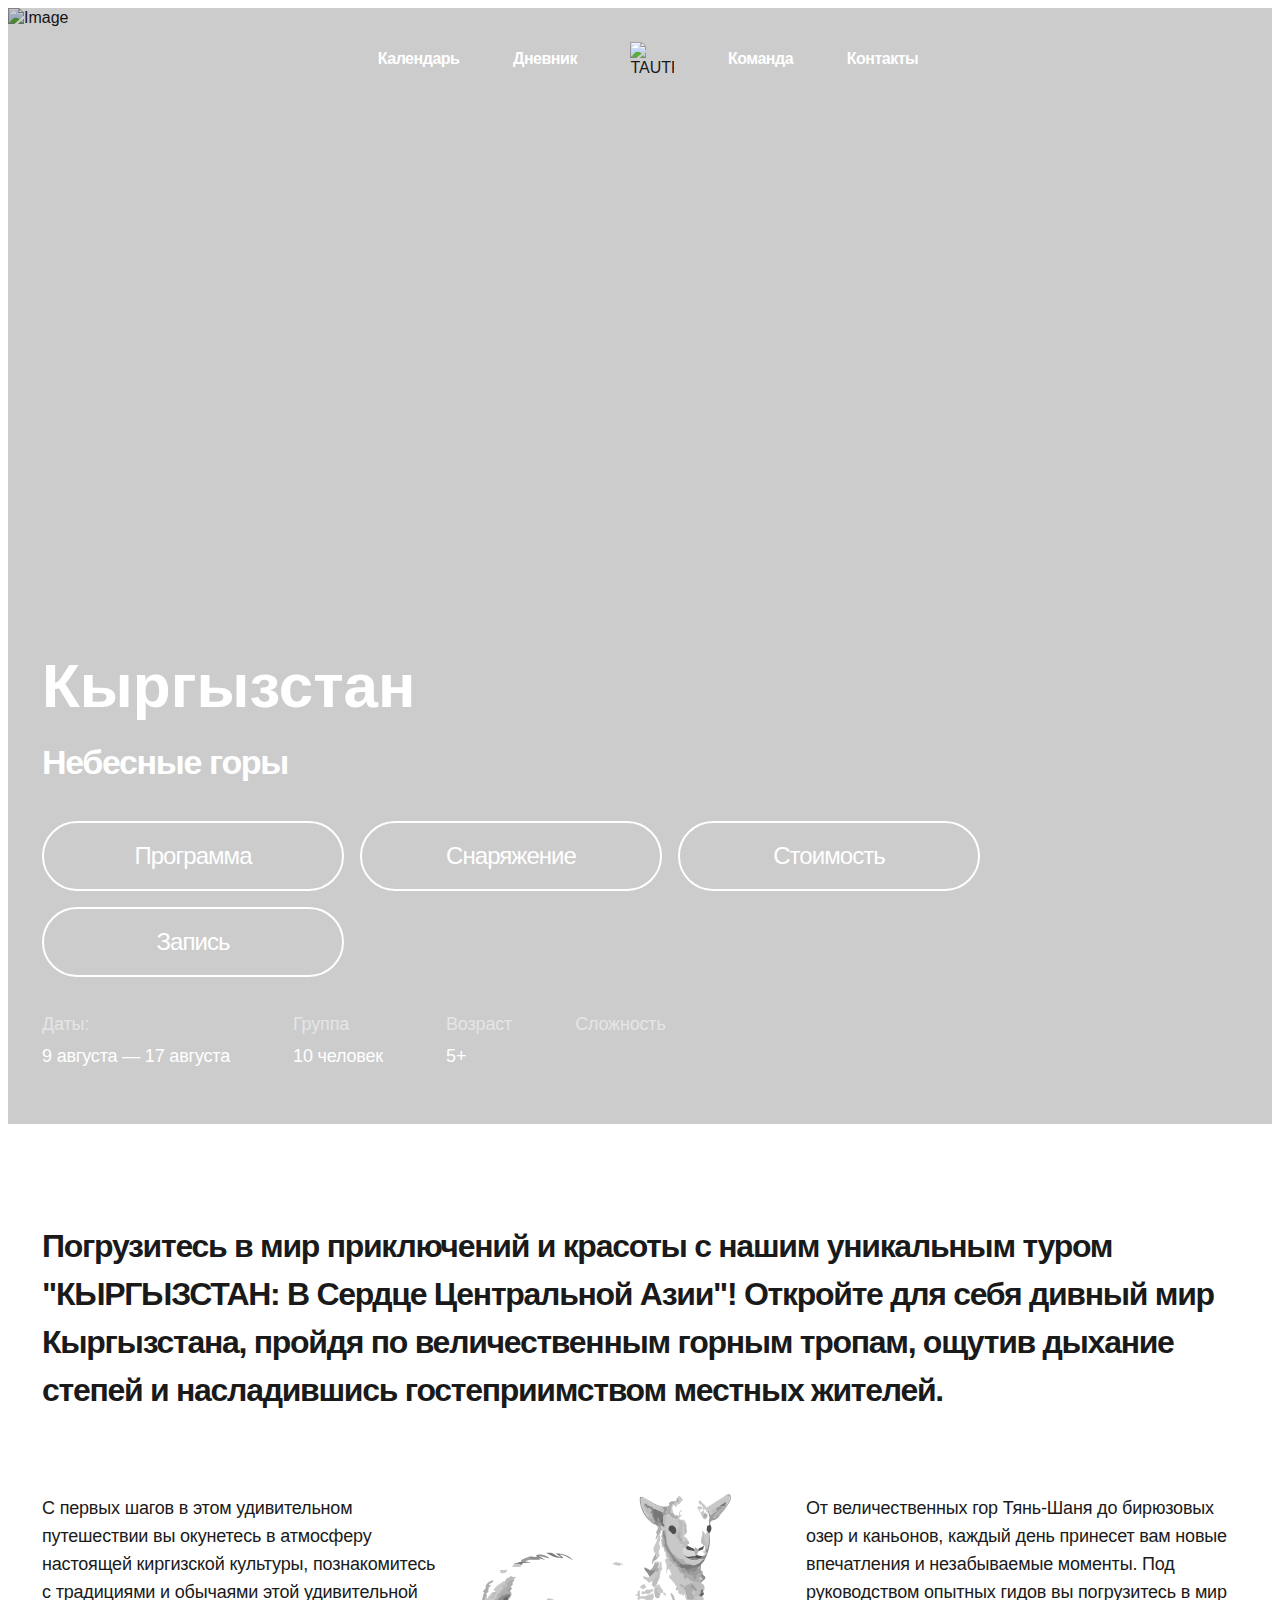
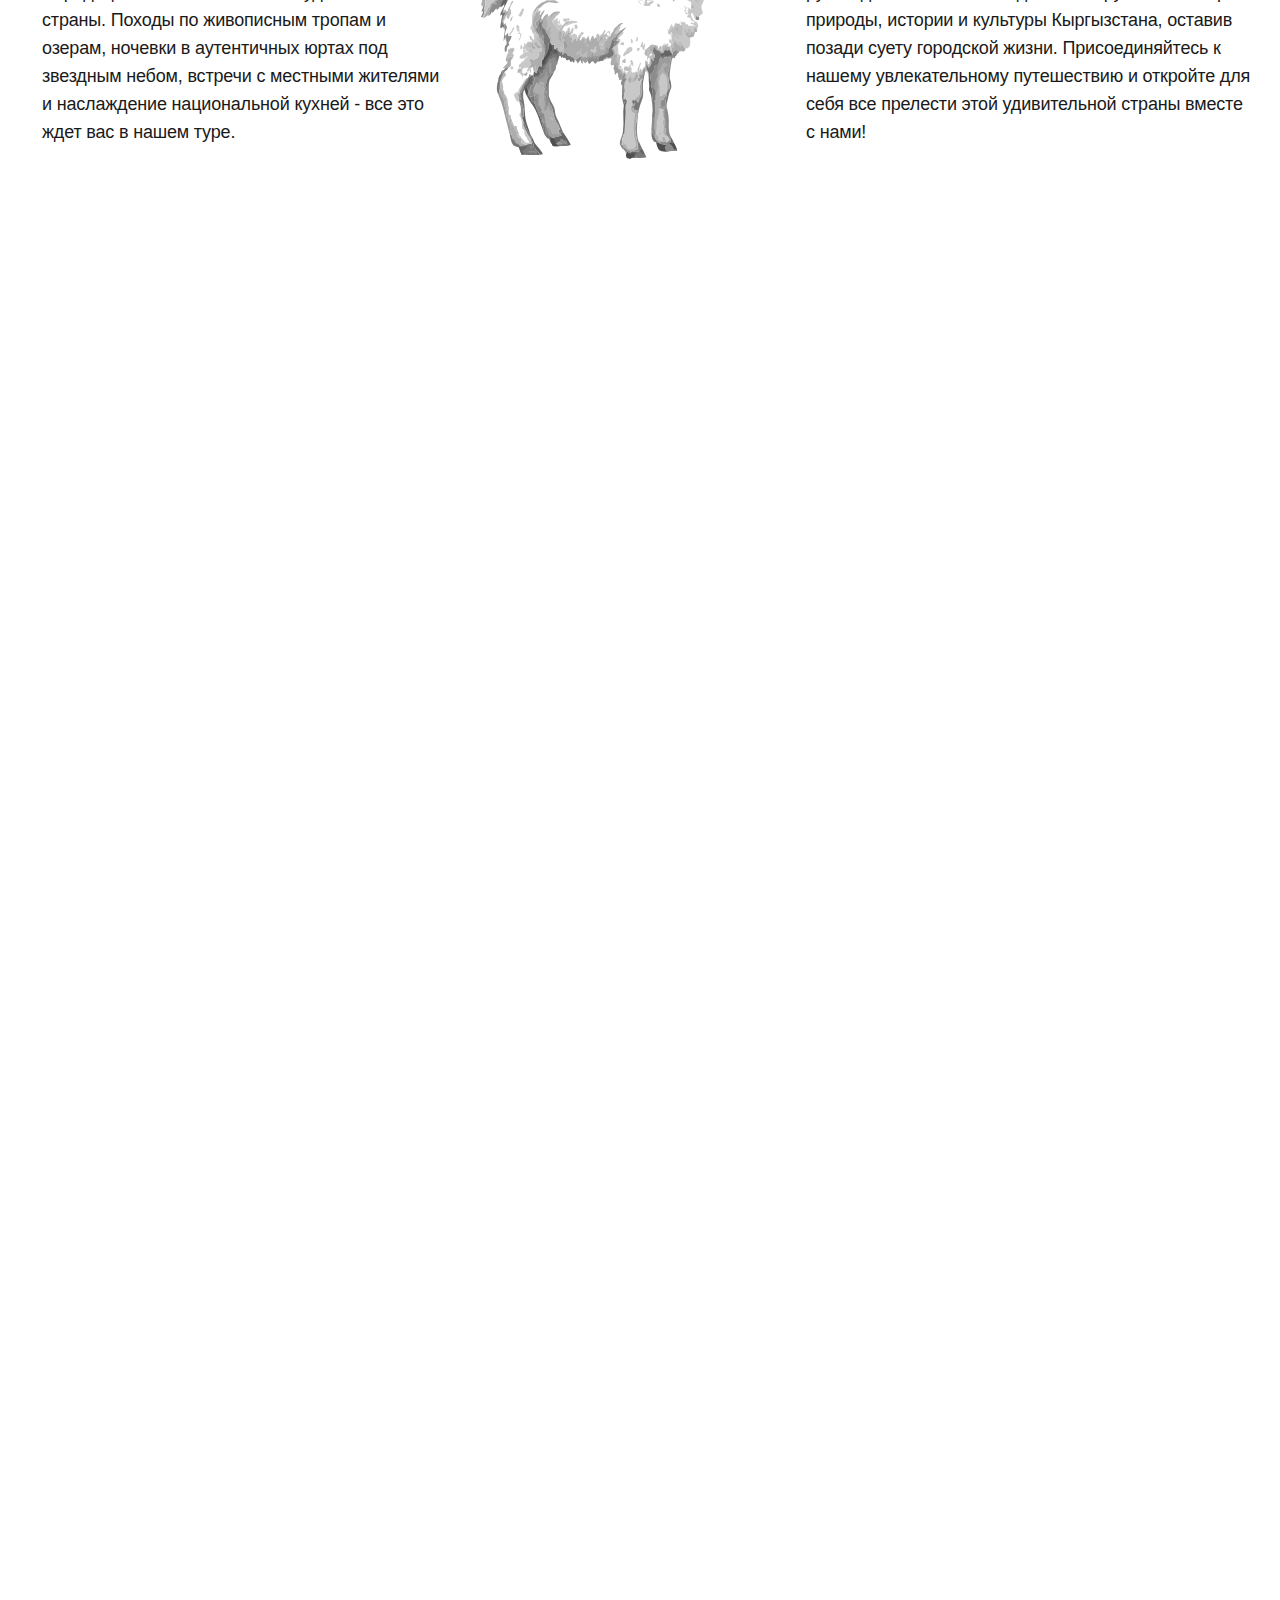
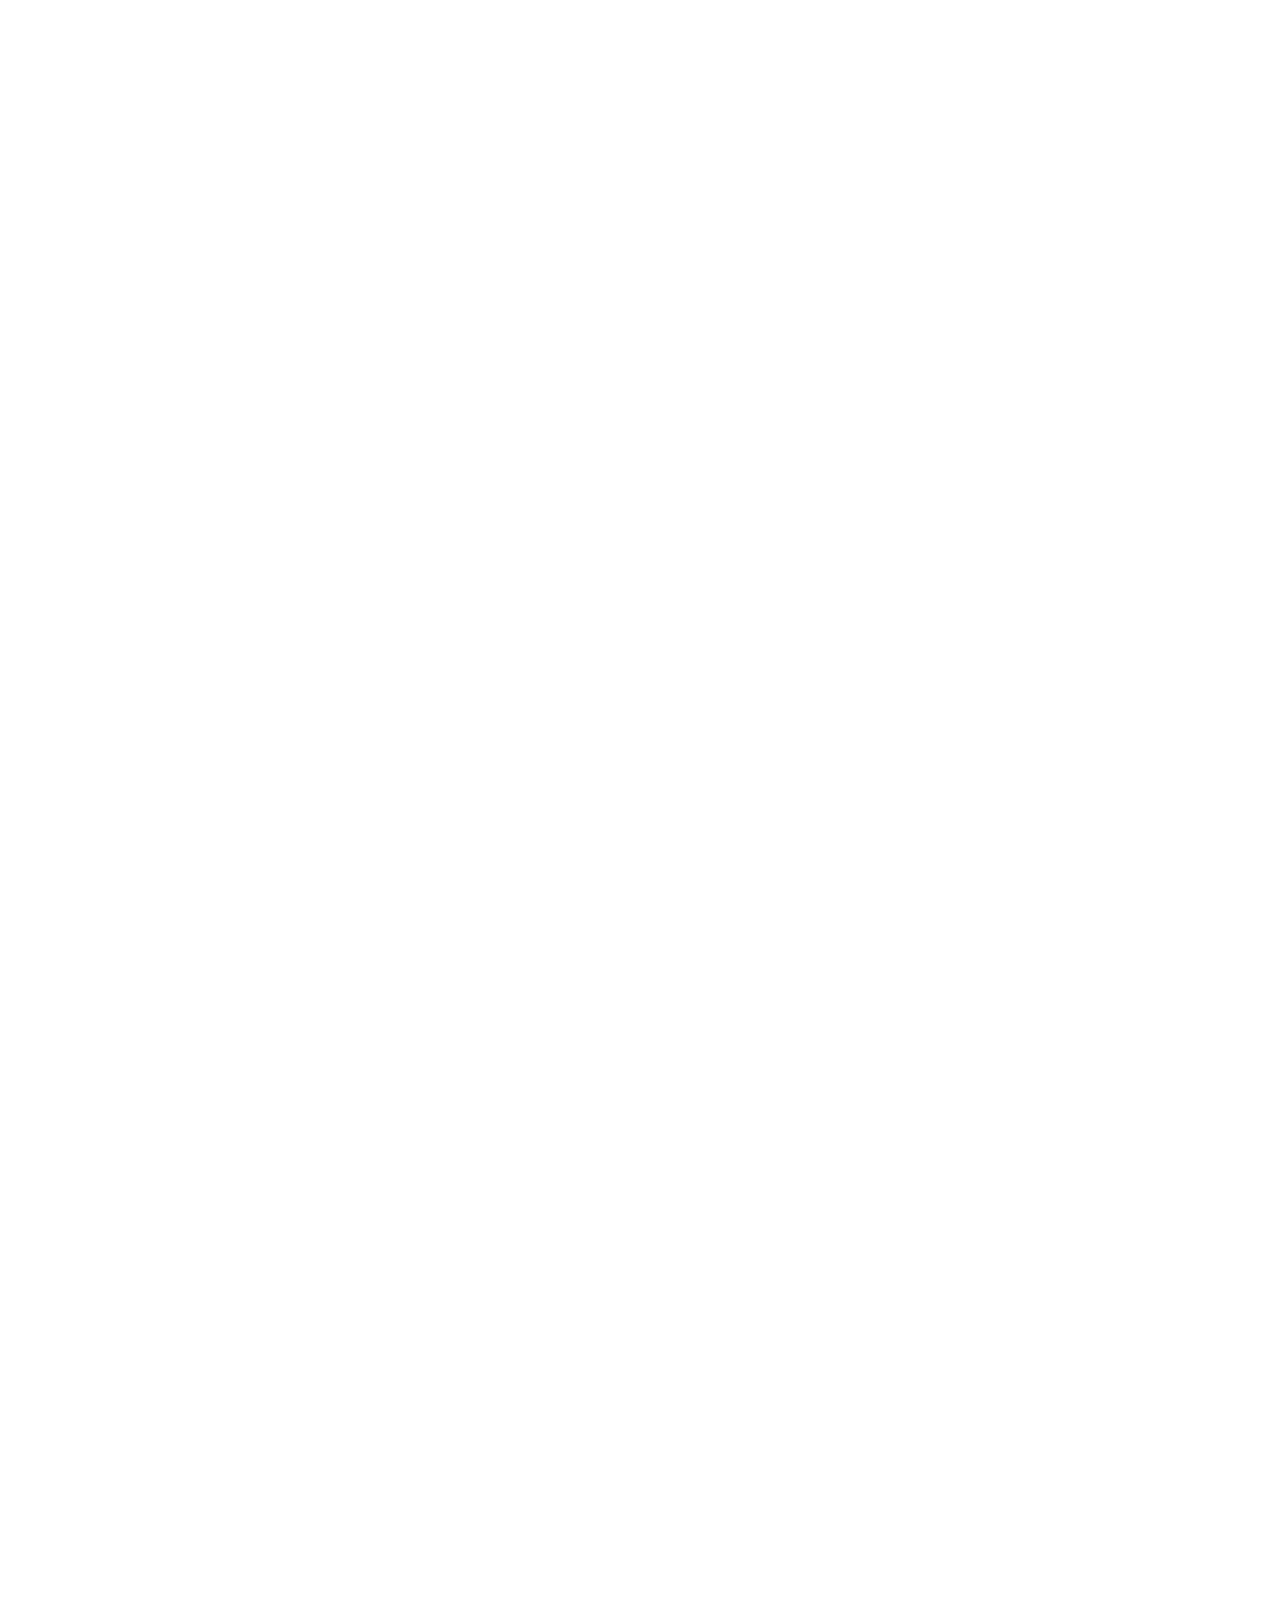
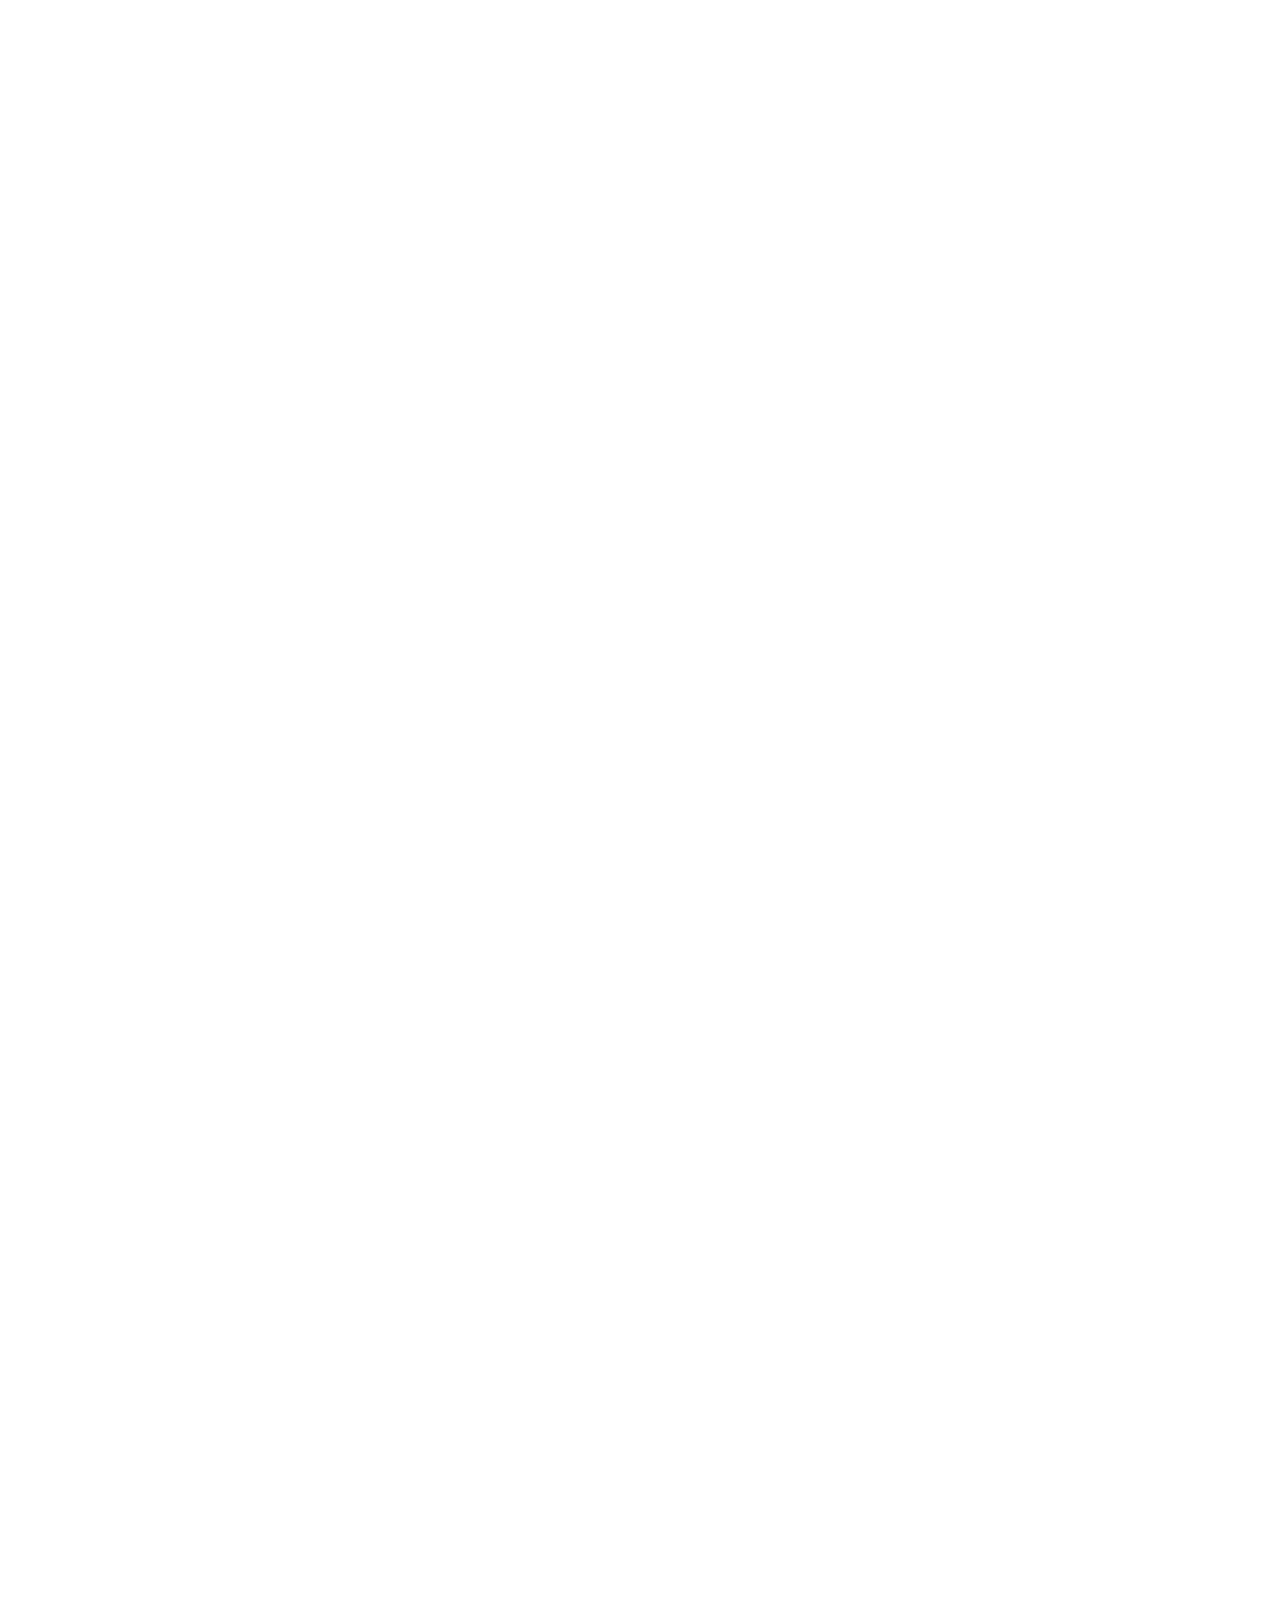
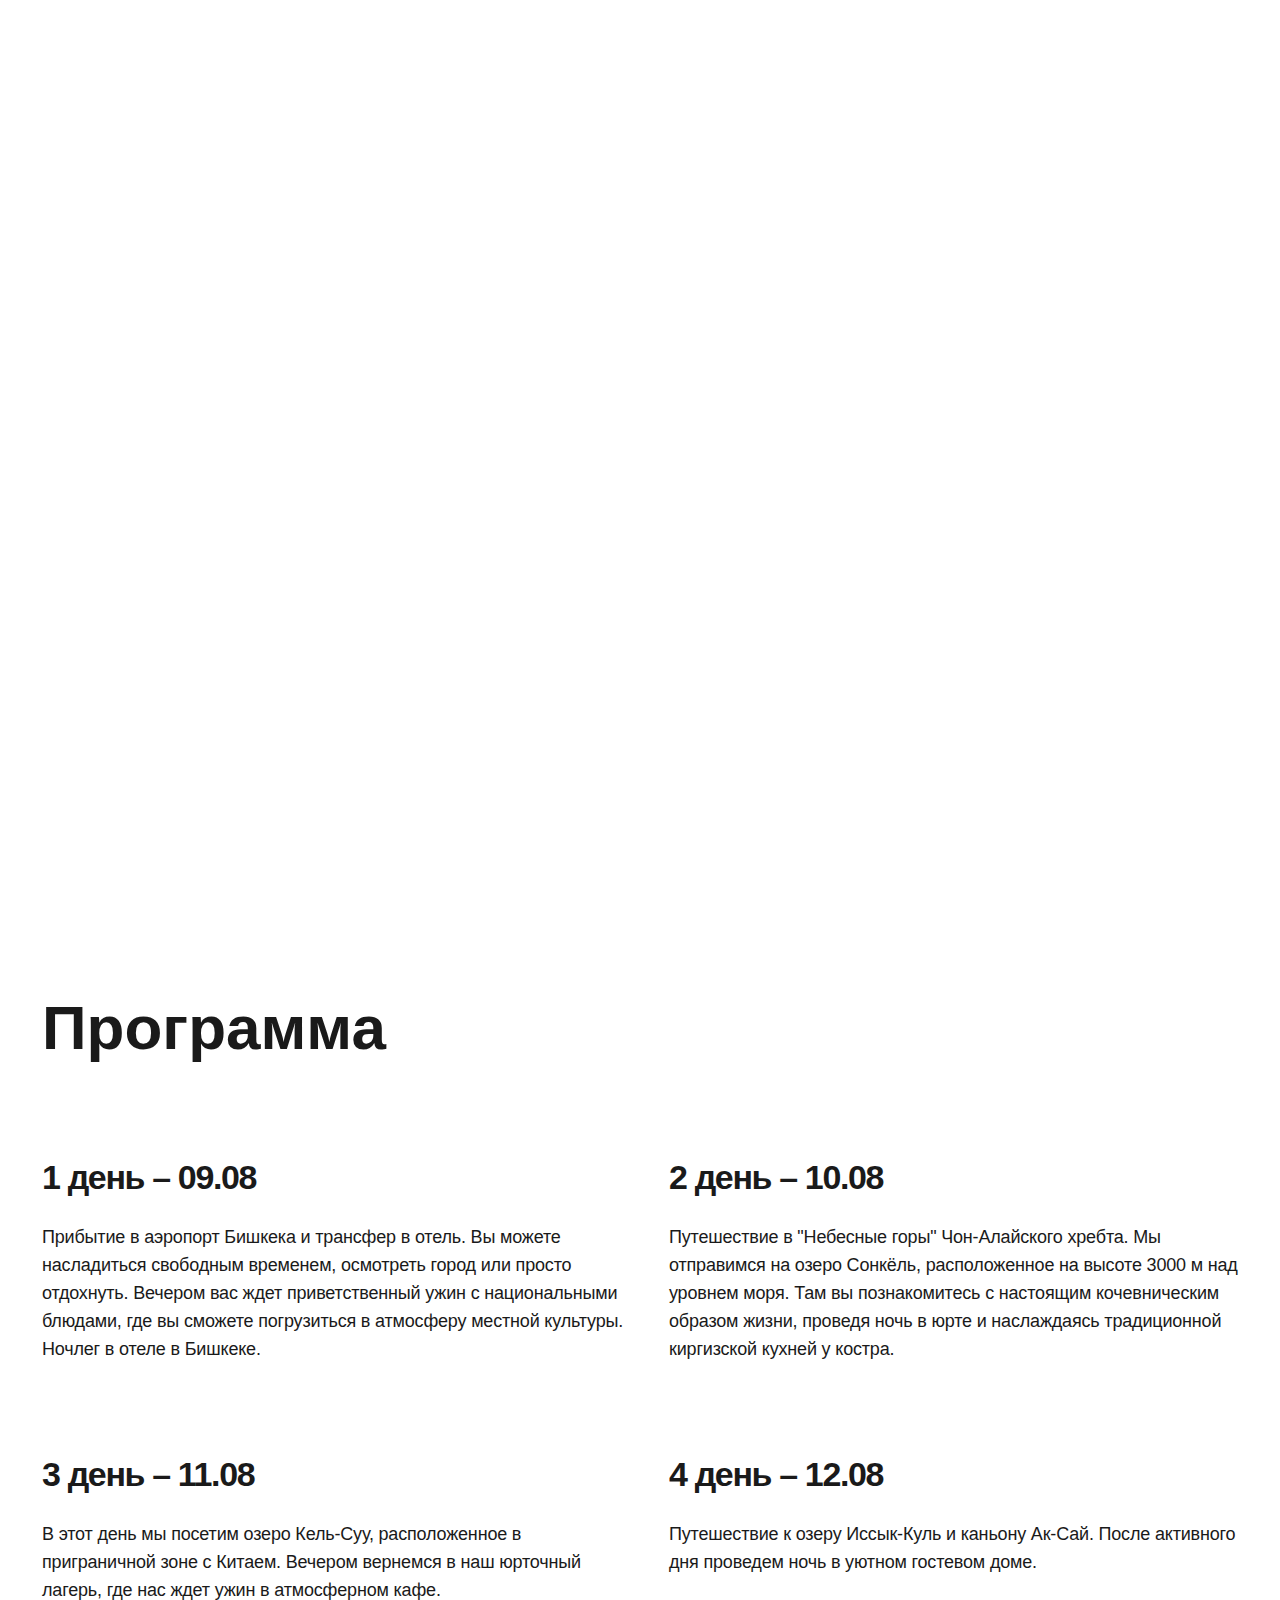
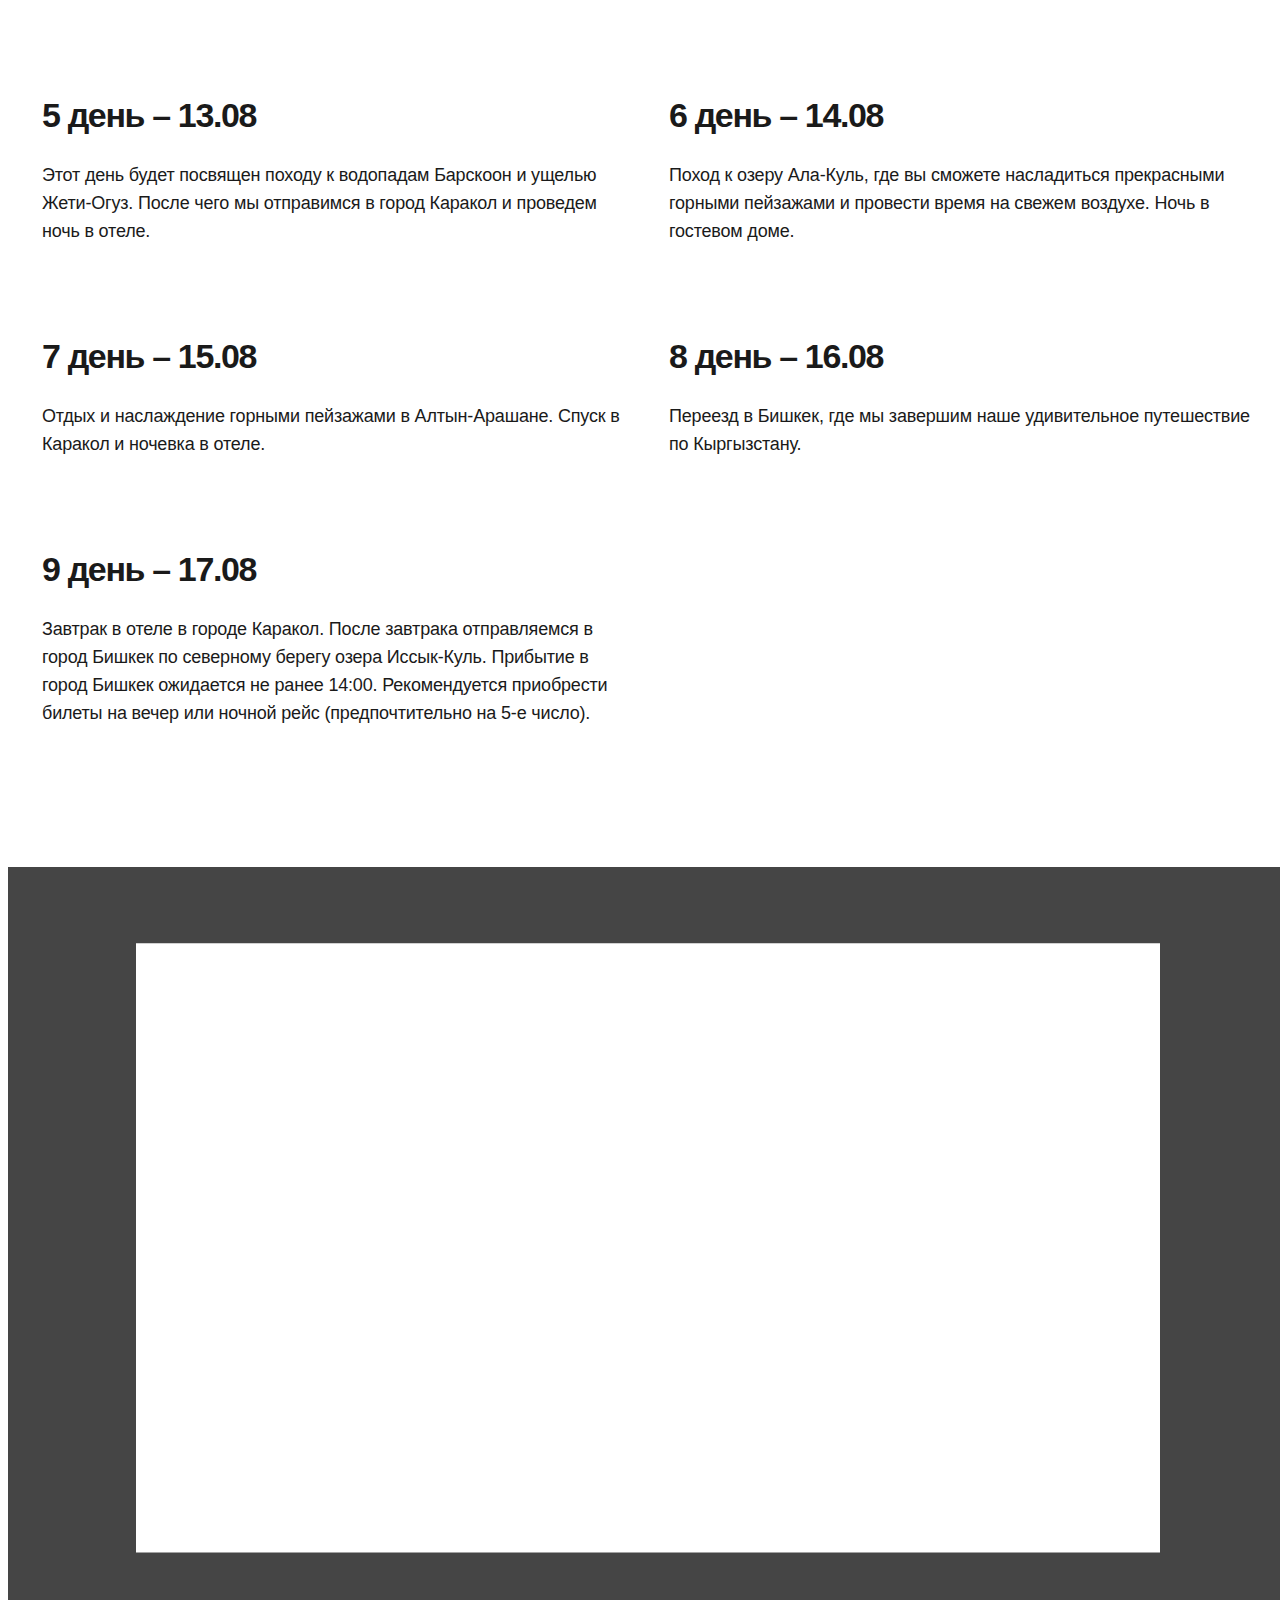
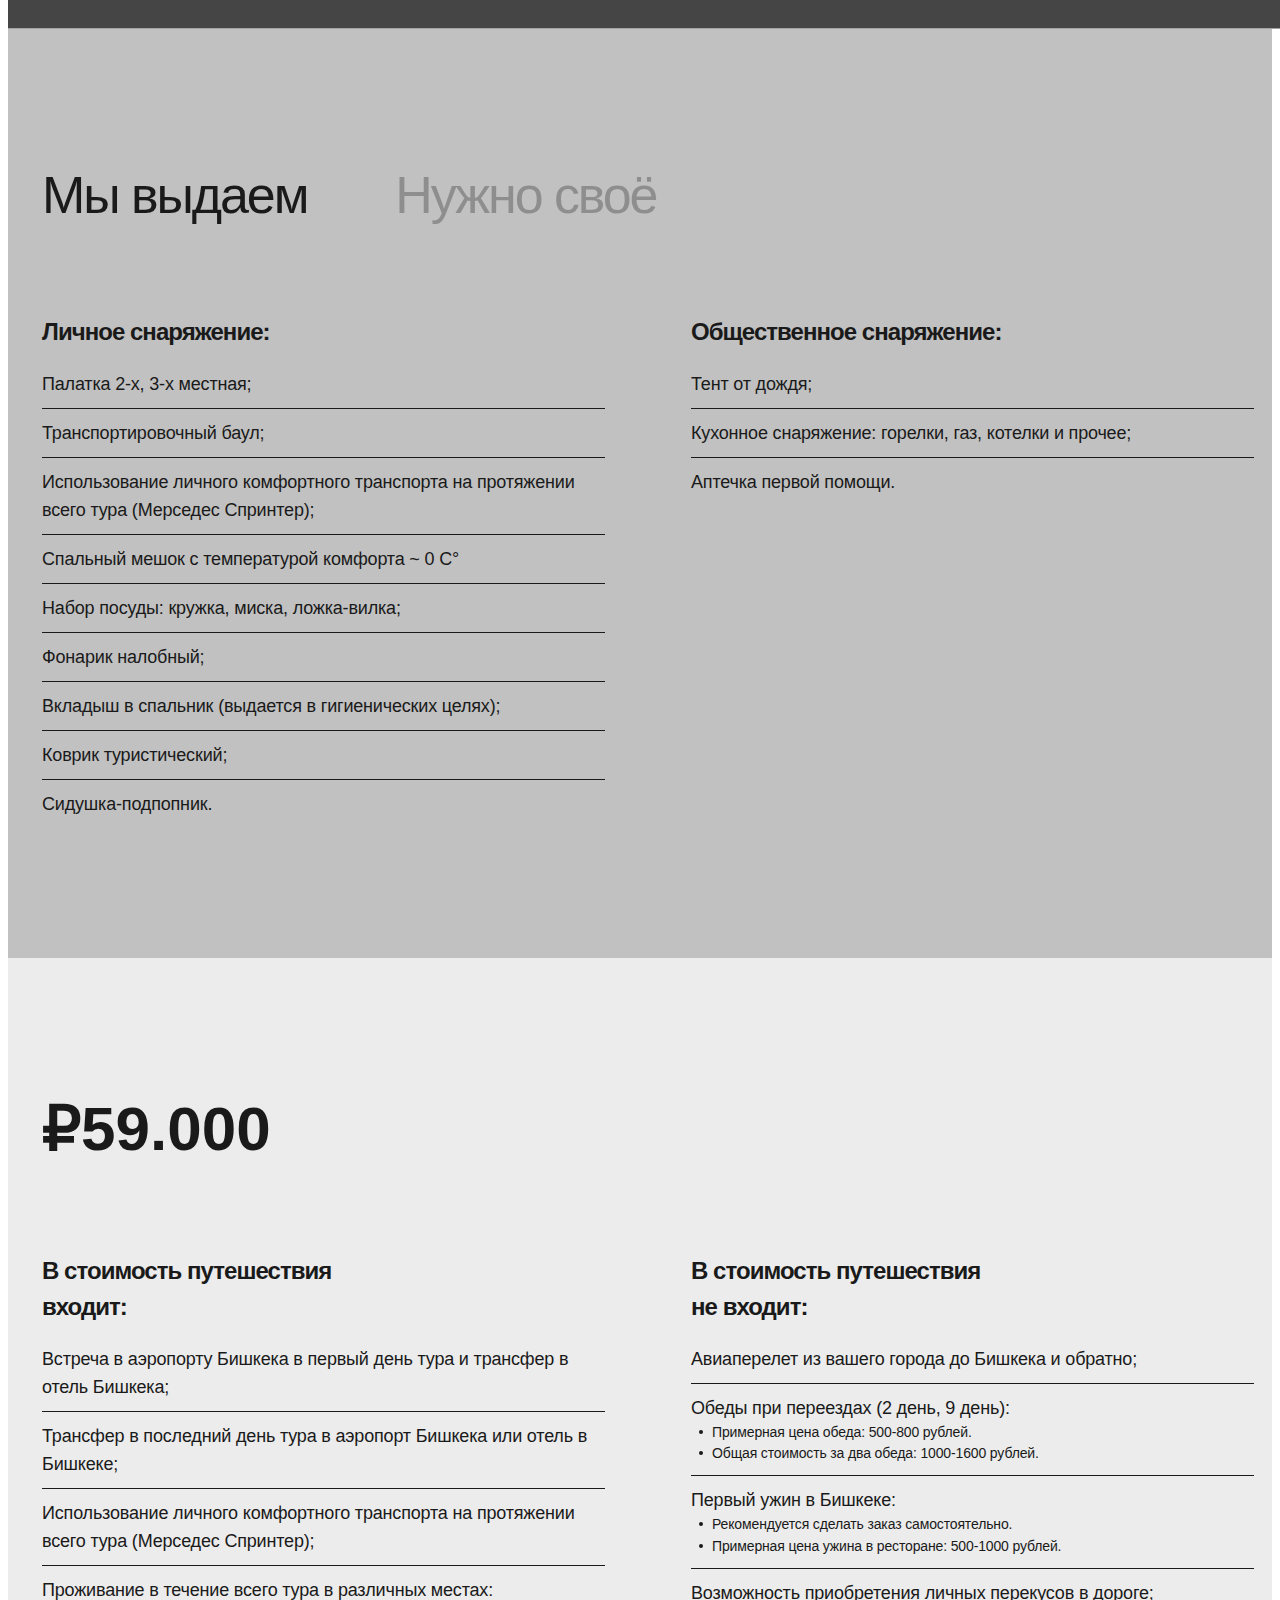
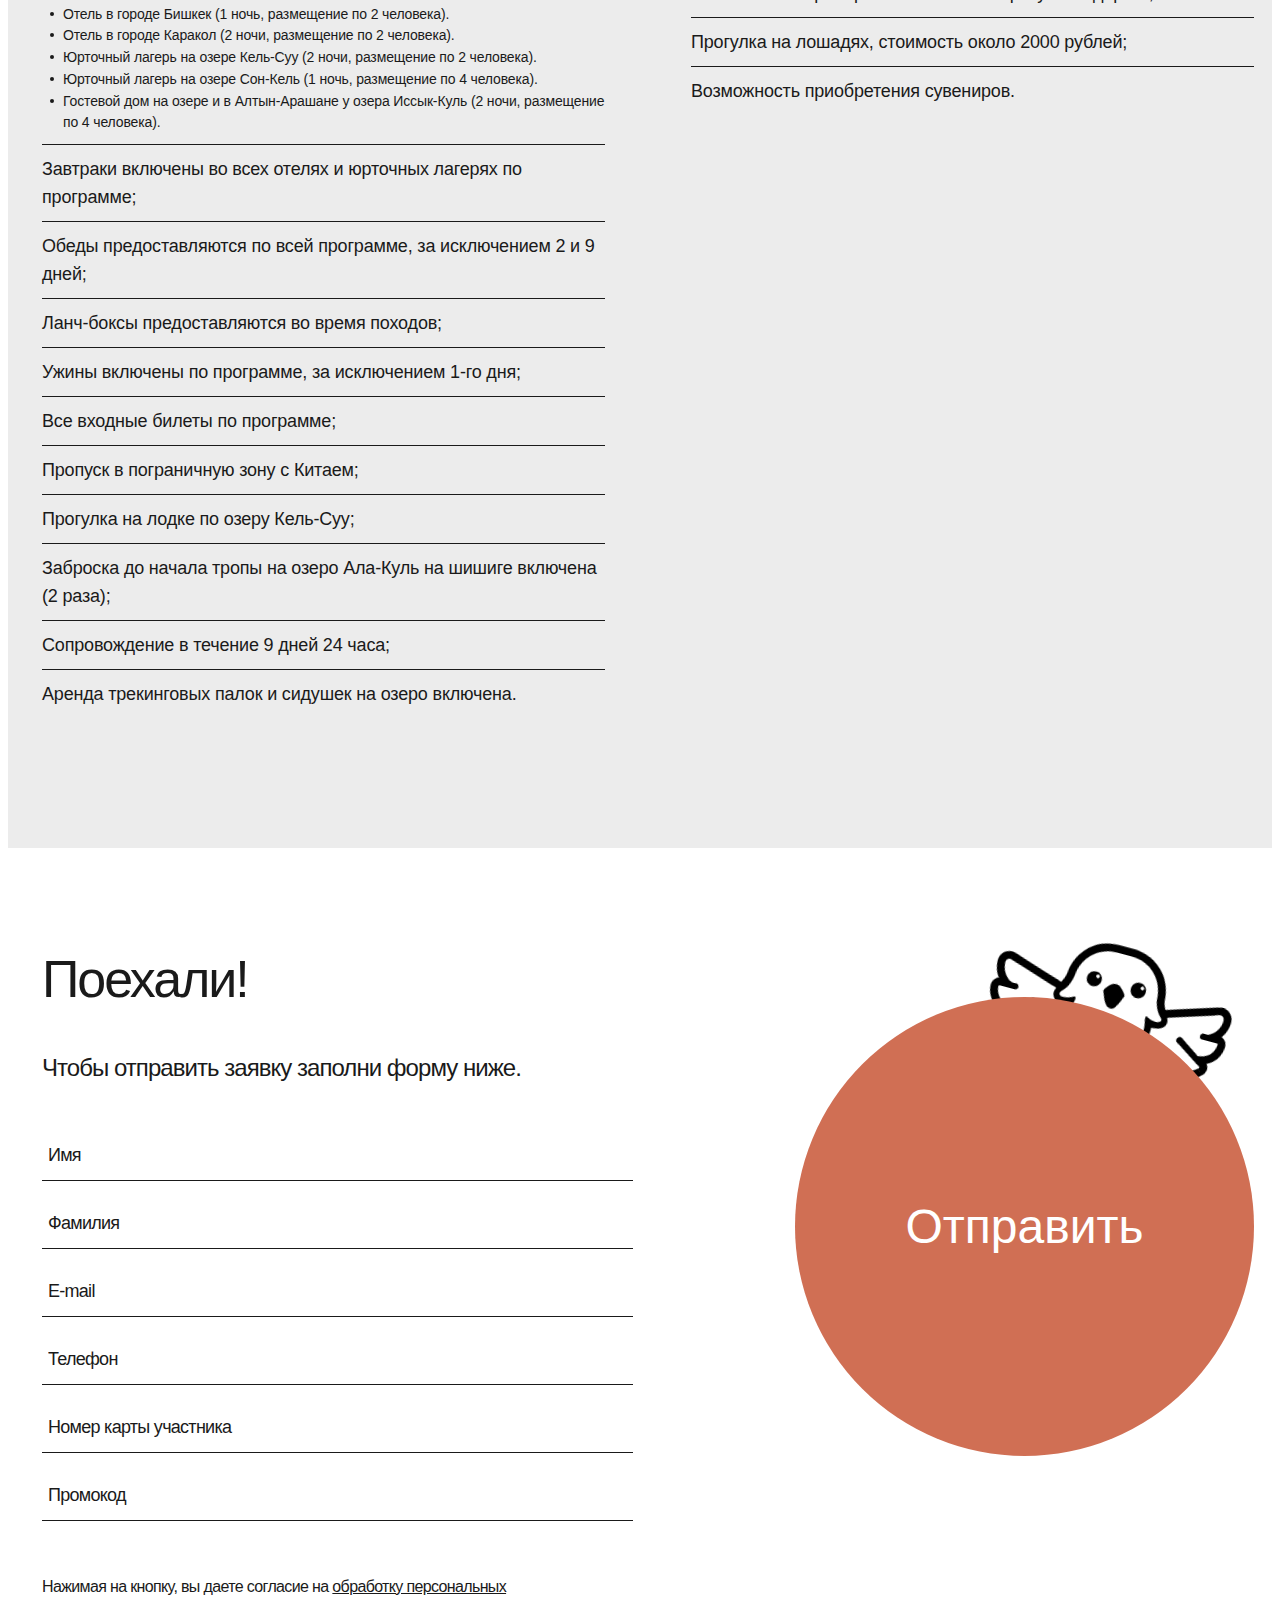
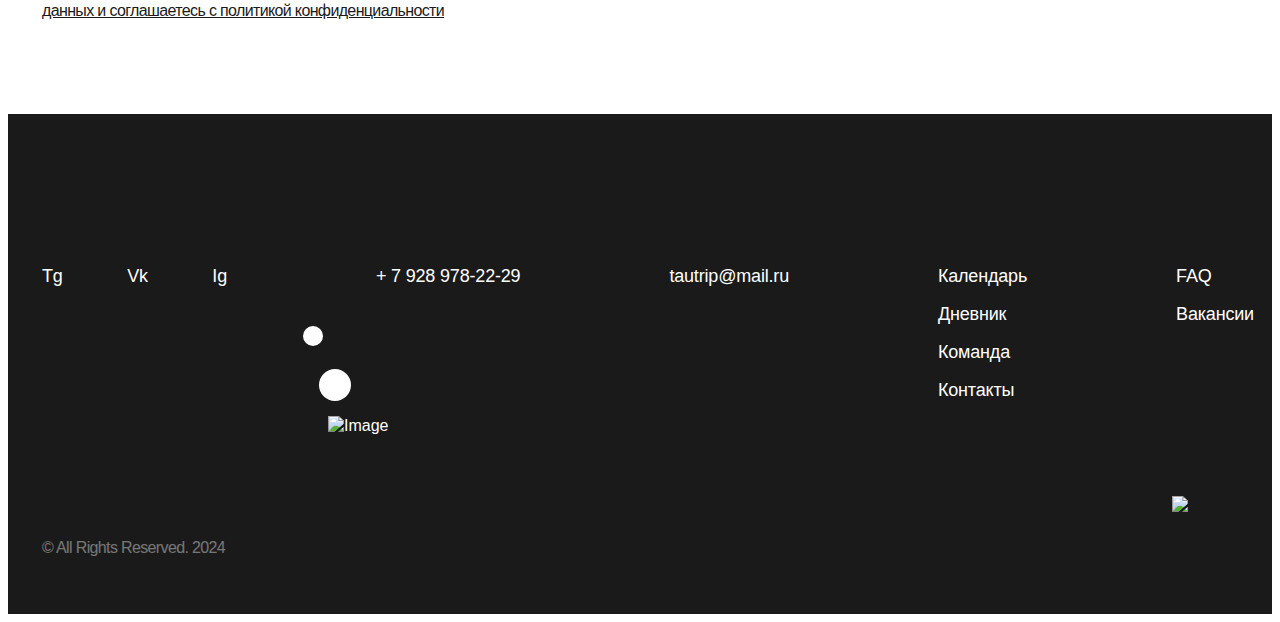
==== calendar-inner.html @ 5b8d2df4 "fix: Improvements" ====
<!DOCTYPE html>
<html lang="ru">

<head>
	<meta charset="UTF-8">
	<meta http-equiv="X-UA-Compatible" content="IE=edge">
	<meta name="viewport" content="width=device-width, initial-scale=1.0">
	<title>TAUTRIP - Календарь</title>
	<meta property="og:title" content="TAUTRIP - Календарь">
	<meta property="og:description" content="Описание">
	<meta property="og:url" content="/">
	<meta property="og:site_name" content="TAUTRIP - Календарь">
	<!-- favicon -->
	<link rel="apple-touch-icon" sizes="180x180" href="img/favicon/apple-touch-icon.png">
	<link rel="icon" type="image/png" sizes="32x32" href="img/favicon/favicon-32x32.png">
	<link rel="icon" type="image/png" sizes="16x16" href="img/favicon/favicon-16x16.png">
	<link rel="manifest" href="img/favicon/site.webmanifest">
	<link rel="mask-icon" href="img/favicon/safari-pinned-tab.svg" color="#5bbad5">
	<meta name="msapplication-TileColor" content="#ffffff">
	<meta name="theme-color" content="#ffffff">
	<!-- styles -->
	<link rel="stylesheet" href="css/vendor.min.css">
	<link rel="stylesheet" href="css/app.min.css">
</head>

<body>
	<!-- wrapper -->
	<div class="wrapper">
		<!-- header -->
		<header class="header header--white" id="header">
			<div class="container">
				<div class="header__wrapper">
					<nav class="nav header__nav">
						<ul class="nav__list">
							<li class="nav__item">
								<a href="calendar.html" class="nav__link">Календарь</a>
							</li>
							<li class="nav__item">
								<a href="diary.html" class="nav__link">Дневник</a>
							</li>
							<li class="nav__item nav__item--mobile">
								<a href="index.html" class="nav__logotype">
									<img src="img/logotype.svg" width="44" height="34" alt="TAUTRIP" class="default">
									<img src="img/logotype-white.svg" width="44" height="34" alt="TAUTRIP" class="white">
									<img src="img/logotype-gray.svg" width="44" height="34" alt="TAUTRIP" class="gray">
								</a>
							</li>
							<li class="nav__item">
								<a href="team.html" class="nav__link">Команда</a>
							</li>
							<li class="nav__item">
								<a href="contacts.html" class="nav__link">Контакты</a>
							</li>
						</ul>
					</nav>
					<button class="hamburger" id="hamburger-toggle" aria-label="Меню">
						<span class="hamburger__inner"></span>
						<span class="hamburger__inner"></span>
						<span class="hamburger__inner"></span>
					</button>
				</div>
			</div>
		</header>
		<!-- end of header -->
		<!-- content -->
		<div class="wrapper__content">
			<!-- calendar inner -->
			<section class="calendar-inner" id="calendar-inner">
				<div class="container">
					<div class="calendar-inner__wrap">
						<div class="calendar-inner__body">
							<h2 class="calendar-inner__heading">Кыргызстан</h2>
							<h3 class="calendar-inner__subtitle">Небесные горы</h3>
							<div class="calendar-inner__links">
								<a href="#programs" class="calendar-inner__link">Программа</a>
								<a href="#equipment" class="calendar-inner__link">Снаряжение</a>
								<a href="#cost" class="calendar-inner__link">Стоимость</a>
								<a href="#application" class="calendar-inner__link">Запись</a>
							</div>
							<div class="calendar-inner__info">
								<div class="calendar-inner__info-item">
									<span class="calendar-inner__label">Даты:</span>
									<span class="calendar-inner__value">9 августа — 17 августа</span>
								</div>
								<div class="calendar-inner__info-item">
									<span class="calendar-inner__label">Группа</span>
									<span class="calendar-inner__value">10 человек</span>
								</div>
								<div class="calendar-inner__info-item">
									<span class="calendar-inner__label">Возраст</span>
									<span class="calendar-inner__value">5+</span>
								</div>
								<div class="calendar-inner__info-item">
									<span class="calendar-inner__label">Сложность</span>
								</div>
							</div>
						</div>
					</div>
					<picture class="calendar-inner__bg">
						<img src="img/calendar-02.jpg" srcset="img/calendar-02@2x.jpg 2x" alt="Image">
					</picture>
				</div>
			</section>
			<!-- end of calendar inner -->
			<!-- about project -->
			<div class="about-project" id="about-project">
				<div class="container">
					<div class="about-project__wrap">
						<h3 class="about-project__title">
							Погрузитесь в мир приключений и красоты с нашим уникальным туром "КЫРГЫЗСТАН: В Сердце Центральной Азии"! Откройте для себя дивный мир Кыргызстана, пройдя по величественным горным тропам, ощутив дыхание степей и насладившись гостеприимством местных жителей.
						</h3>
						<div class="about-project__wrapper">
							<div class="about-project__item">
								<div class="about-project__content content">
									<p>С первых шагов в этом удивительном путешествии вы окунетесь в атмосферу настоящей киргизской культуры, познакомитесь с традициями и обычаями этой удивительной страны. Походы по живописным тропам и озерам, ночевки в аутентичных юртах под звездным небом, встречи с местными жителями и наслаждение национальной кухней - все это ждет вас в нашем туре.</p>
								</div>
							</div>
							<div class="about-project__item">
								<picture class="about-project__img">
									<img src="img/lamb.svg" alt="Image">
								</picture>
							</div>
							<div class="about-project__item">
								<div class="about-project__content content">
									<p>От величественных гор Тянь-Шаня до бирюзовых озер и каньонов, каждый день принесет вам новые впечатления и незабываемые моменты. Под руководством опытных гидов вы погрузитесь в мир природы, истории и культуры Кыргызстана, оставив позади суету городской жизни. Присоединяйтесь к нашему увлекательному путешествию и откройте для себя все прелести этой удивительной страны вместе с нами!</p>
								</div>
							</div>
						</div>
					</div>
				</div>
			</div>
			<!-- end of about project -->
			<!-- image slider -->
			<div class="image-slider" id="image-slider">
				<div class="image-slider__slider">
					<div class="swiper">
						<div class="swiper-wrapper">
							<div class="swiper-slide">
								<picture class="image-slider__slide" data-swiper-parallax-x="50%">
									<img src="img/reviews-bg.jpg" srcset="img/reviews-bg@2x.jpg 2x" alt="Image">
								</picture>
							</div>
							<div class="swiper-slide">
								<picture class="image-slider__slide" data-swiper-parallax-x="50%">
									<img src="img/image-slider-01.jpg" srcset="img/image-slider-02@2x.jpg 2x" alt="Image">
								</picture>
							</div>
							<div class="swiper-slide">
								<picture class="image-slider__slide" data-swiper-parallax-x="50%">
									<img src="img/image-slider-02.jpg" srcset="img/image-slider-01@2x.jpg 2x" alt="Image">
								</picture>
							</div>
							<div class="swiper-slide">
								<picture class="image-slider__slide" data-swiper-parallax-x="50%">
									<img src="img/image-slider-01.jpg" srcset="img/image-slider-02@2x.jpg 2x" alt="Image">
								</picture>
							</div>
							<div class="swiper-slide">
								<picture class="image-slider__slide" data-swiper-parallax-x="50%">
									<img src="img/image-slider-02.jpg" srcset="img/image-slider-01@2x.jpg 2x" alt="Image">
								</picture>
							</div>
							<div class="swiper-slide">
								<picture class="image-slider__slide" data-swiper-parallax-x="50%">
									<img src="img/image-slider-02.jpg" srcset="img/image-slider-02@2x.jpg 2x" alt="Image">
								</picture>
							</div>
						</div>
					</div>
					<div class="swiper-pagination"></div>
					<button class="swiper-button-prev" aria-label="Назад">
						<svg class="swiper-button-icon">
							<use xlink:href="img/sprite.svg#icon-arrow-prev"></use>
						</svg>
					</button>
					<button class="swiper-button-next" aria-label="Далее">
						<svg class="swiper-button-icon">
							<use xlink:href="img/sprite.svg#icon-arrow-next"></use>
						</svg>
					</button>
				</div>
			</div>
			<!-- end of image slider -->
			<!-- programs -->
			<section class="programs" id="programs">
				<div class="container">
					<h2 class="programs__heading">Программа</h2>
					<div class="programs__wrapper">
						<div class="programs__item">
							<h3 class="programs__title">1 день – 09.08</h3>
							<p class="programs__description">Прибытие в аэропорт Бишкека и трансфер в отель. Вы можете насладиться свободным временем, осмотреть город или просто отдохнуть. Вечером вас ждет приветственный ужин с национальными блюдами, где вы сможете погрузиться в атмосферу местной культуры. Ночлег в отеле в Бишкеке.</p>
						</div>
						<div class="programs__item">
							<h3 class="programs__title">2 день – 10.08</h3>
							<p class="programs__description">Путешествие в "Небесные горы" Чон-Алайского хребта. Мы отправимся на озеро Сонкёль, расположенное на высоте 3000 м над уровнем моря. Там вы познакомитесь с настоящим кочевническим образом жизни, проведя ночь в юрте и наслаждаясь традиционной киргизской кухней у костра.</p>
						</div>
						<div class="programs__item">
							<h3 class="programs__title">3 день – 11.08</h3>
							<p class="programs__description">В этот день мы посетим озеро Кель-Суу, расположенное в приграничной зоне с Китаем. Вечером вернемся в наш юрточный лагерь, где нас ждет ужин в атмосферном кафе.</p>
						</div>
						<div class="programs__item">
							<h3 class="programs__title">4 день – 12.08</h3>
							<p class="programs__description">Путешествие к озеру Иссык-Куль и каньону Ак-Сай. После активного дня проведем ночь в уютном гостевом доме.</p>
						</div>
						<div class="programs__item">
							<h3 class="programs__title">5 день – 13.08</h3>
							<p class="programs__description">Этот день будет посвящен походу к водопадам Барскоон и ущелью Жети-Огуз. После чего мы отправимся в город Каракол и проведем ночь в отеле.</p>
						</div>
						<div class="programs__item">
							<h3 class="programs__title">6 день – 14.08</h3>
							<p class="programs__description">Поход к озеру Ала-Куль, где вы сможете насладиться прекрасными горными пейзажами и провести время на свежем воздухе. Ночь в гостевом доме.</p>
						</div>
						<div class="programs__item">
							<h3 class="programs__title">7 день – 15.08</h3>
							<p class="programs__description">Отдых и наслаждение горными пейзажами в Алтын-Арашане. Спуск в Каракол и ночевка в отеле.</p>
						</div>
						<div class="programs__item">
							<h3 class="programs__title">8 день – 16.08</h3>
							<p class="programs__description">Переезд в Бишкек, где мы завершим наше удивительное путешествие по Кыргызстану.</p>
						</div>
						<div class="programs__item">
							<h3 class="programs__title">9 день – 17.08</h3>
							<p class="programs__description">Завтрак в отеле в городе Каракол. После завтрака отправляемся в город Бишкек по северному берегу озера Иссык-Куль. Прибытие в город Бишкек ожидается не ранее 14:00. Рекомендуется приобрести билеты на вечер или ночной рейс (предпочтительно на 5-е число).</p>
						</div>
					</div>
				</div>
			</section>
			<!-- end of programs -->
			<!-- content video -->
			<div class="content-video">
				<video playsinline poster="img/video-01.jpg" class="content-video__media">
					<source src="video/video-01.mp4" type="video/mp4">
				</video>
				<svg class="content-video__play">
					<use xlink:href="img/sprite.svg#icon-play"></use>
				</svg>
			</div>
			<!-- end of content video -->
			<!-- equipment -->
			<section class="equipment" id="equipment">
				<div class="container">
					<div class="equipment-tabs equipment__tabs">
						<ul class="equipment-tabs__list">
							<li class="equipment-tabs__item is--active">
								<button class="equipment-tabs__tab">Мы выдаем</button>
							</li>
							<li class="equipment-tabs__item">
								<button class="equipment-tabs__tab">Нужно своё</button>
							</li>
						</ul>
						<div class="equipment-tabs__wrapper is--active">
							<div class="equipment__wrapper">
								<div class="equipment__item">
									<button class="equipment__trigger">
										<span>Личное снаряжение:</span>
										<svg>
											<use xlink:href="img/sprite.svg#icon-caret"></use>
										</svg>
									</button>
									<div class="equipment__holder">
										<div class="equipment__content">
											<ul>
												<li>Палатка 2-х, 3-х местная;</li>
												<li>Транспортировочный баул;</li>
												<li>Использование личного комфортного транспорта на протяжении всего тура (Мерседес Спринтер);</li>
												<li>Спальный мешок с температурой комфорта ~ 0 C°</li>
												<li>Набор посуды: кружка, миска, ложка-вилка;</li>
												<li>Фонарик налобный;</li>
												<li>Вкладыш в спальник (выдается в гигиенических целях);</li>
												<li>Коврик туристический;</li>
												<li>Сидушка-подпопник.</li>
											</ul>
										</div>
									</div>
								</div>
								<div class="equipment__item">
									<button class="equipment__trigger">
										<span>Обществен&shy;ное снаряжение:</span>
										<svg>
											<use xlink:href="img/sprite.svg#icon-caret"></use>
										</svg>
									</button>
									<div class="equipment__holder">
										<div class="equipment__content">
											<ul>
												<li>Тент от дождя;</li>
												<li>Кухонное снаряжение: горелки, газ, котелки и прочее;</li>
												<li>Аптечка первой помощи.</li>
											</ul>
										</div>
									</div>
								</div>
							</div>
						</div>
						<div class="equipment-tabs__wrapper">
							<div class="equipment__wrapper">
								<div class="equipment__item">
									<button class="equipment__trigger">
										<span>Личное снаряжение:</span>
										<svg>
											<use xlink:href="img/sprite.svg#icon-caret"></use>
										</svg>
									</button>
									<div class="equipment__holder">
										<div class="equipment__content">
											<ul>
												<li>Палатка 2-х, 3-х местная;</li>
												<li>Транспортировочный баул;</li>
												<li>Использование личного комфортного транспорта на протяжении всего тура (Мерседес Спринтер);</li>
												<li>Спальный мешок с температурой комфорта ~ 0 C°</li>
												<li>Набор посуды: кружка, миска, ложка-вилка;</li>
												<li>Фонарик налобный;</li>
												<li>Вкладыш в спальник (выдается в гигиенических целях);</li>
												<li>Коврик туристический;</li>
												<li>Сидушка-подпопник.</li>
											</ul>
										</div>
									</div>
								</div>
								<div class="equipment__item">
									<button class="equipment__trigger">
										<span>Обществен&shy;ное снаряжение:</span>
										<svg>
											<use xlink:href="img/sprite.svg#icon-caret"></use>
										</svg>
									</button>
									<div class="equipment__holder">
										<div class="equipment__content">
											<ul>
												<li>Тент от дождя;</li>
												<li>Кухонное снаряжение: горелки, газ, котелки и прочее;</li>
												<li>Аптечка первой помощи.</li>
												<li>Сидушка-подпопник.</li>
											</ul>
										</div>
									</div>
								</div>
							</div>
						</div>
					</div>
				</div>
			</section>
			<!-- end of equipment -->
			<!-- cost -->
			<section class="cost" id="cost">
				<div class="container">
					<h2 class="cost__heading">₽59.000</h2>
					<div class="cost__wrapper">
						<div class="cost__item">
							<button class="cost__trigger">
								<span>В стоимость путешествия <br>входит:</span>
								<svg>
									<use xlink:href="img/sprite.svg#icon-caret"></use>
								</svg>
							</button>
							<div class="cost__holder">
								<div class="cost__content">
									<ul>
										<li>Встреча в аэропорту Бишкека в первый день тура и трансфер в отель Бишкека;</li>
										<li>Трансфер в последний день тура в аэропорт Бишкека или отель в Бишкеке;</li>
										<li>Использование личного комфортного транспорта на протяжении всего тура (Мерседес Спринтер);</li>
										<li>
											Проживание в течение всего тура в различных местах:
											<ul>
												<li>Отель в городе Бишкек (1 ночь, размещение по 2 человека).</li>
												<li>Отель в городе Каракол (2 ночи, размещение по 2 человека).</li>
												<li>Юрточный лагерь на озере Кель-Суу (2 ночи, размещение по 2 человека).</li>
												<li>Юрточный лагерь на озере Сон-Кель (1 ночь, размещение по 4 человека).</li>
												<li>Гостевой дом на озере и в Алтын-Арашане у озера Иссык-Куль (2 ночи, размещение по 4 человека).</li>
											</ul>
										</li>
										<li>Завтраки включены во всех отелях и юрточных лагерях по программе;</li>
										<li>Обеды предоставляются по всей программе, за исключением 2 и 9 дней;</li>
										<li>Ланч-боксы предоставляются во время походов;</li>
										<li>Ужины включены по программе, за исключением 1-го дня;</li>
										<li>Все входные билеты по программе;</li>
										<li>Пропуск в пограничную зону с Китаем;</li>
										<li>Прогулка на лодке по озеру Кель-Суу;</li>
										<li>Заброска до начала тропы на озеро Ала-Куль на шишиге включена (2 раза);</li>
										<li>Сопровождение в течение 9 дней 24 часа;</li>
										<li>Аренда трекинговых палок и сидушек на озеро включена.</li>
									</ul>
								</div>
							</div>
						</div>
						<div class="cost__item">
							<button class="cost__trigger">
								<span>В стоимость путешествия <br>не&nbsp;входит:</span>
								<svg>
									<use xlink:href="img/sprite.svg#icon-caret"></use>
								</svg>
							</button>
							<div class="cost__holder">
								<div class="cost__content">
									<ul>
										<li>Авиаперелет из вашего города до Бишкека и обратно;</li>
										<li>
											Обеды при переездах (2 день, 9 день):
											<ul>
												<li>Примерная цена обеда: 500-800 рублей.</li>
												<li>Общая стоимость за два обеда: 1000-1600 рублей.</li>
											</ul>
										</li>
										<li>
											Первый ужин в Бишкеке:
											<ul>
												<li>Рекомендуется сделать заказ самостоятельно.</li>
												<li>Примерная цена ужина в ресторане: 500-1000 рублей.</li>
											</ul>
										</li>
										<li>Возможность приобретения личных перекусов в дороге;</li>
										<li>Прогулка на лошадях, стоимость около 2000 рублей;</li>
										<li>Возможность приобретения сувениров.</li>
									</ul>
								</div>
							</div>
						</div>
					</div>
				</div>
			</section>
			<!-- end of cost -->
			<!-- application -->
			<section class="application application--white" id="application">
				<div class="container">
					<form action="#" class="application__wrapper">
						<div class="application__left">
							<h2 class="application__heading">Поехали!</h2>
							<p class="application__description">Чтобы отправить заявку заполни форму ниже.</p>
							<div class="application__inputs">
								<!-- add 'is--error' for visible error message -->
								<div class="input-field application__input">
									<div class="input-field__inner">
										<input type="text" class="input-field__input" placeholder="Имя">
										<span class="input-field__error">Введите имя пользователя</span>
									</div>
								</div>
								<!-- add 'is--error' for visible error message -->
								<div class="input-field application__input">
									<div class="input-field__inner">
										<input type="text" class="input-field__input" placeholder="Фамилия">
										<span class="input-field__error">Введите имя пользователя</span>
									</div>
								</div>
								<!-- add 'is--error' for visible error message -->
								<div class="input-field application__input">
									<div class="input-field__inner">
										<input type="email" class="input-field__input" placeholder="E-mail">
										<span class="input-field__error">Введите имя пользователя</span>
									</div>
								</div>
								<!-- add 'is--error' for visible error message -->
								<div class="input-field application__input">
									<div class="input-field__inner">
										<input type="text" class="input-field__input" placeholder="Телефон" data-inputmask="'mask': '+7 (999) 999-99-99'">
										<span class="input-field__error">Введите имя пользователя</span>
									</div>
								</div>
								<!-- add 'is--error' for visible error message -->
								<div class="input-field application__input">
									<div class="input-field__inner">
										<input type="text" class="input-field__input" placeholder="Номер карты участника">
										<span class="input-field__error">Введите имя пользователя</span>
									</div>
								</div>
								<!-- add 'is--error' for visible error message -->
								<div class="input-field application__input">
									<div class="input-field__inner">
										<input type="text" class="input-field__input" placeholder="Промокод">
										<span class="input-field__error">Введите имя пользователя</span>
									</div>
								</div>
							</div>
							<p class="application__help">Нажимая на кнопку, вы даете согласие на <a href="#">обработку персональных <br>данных и соглашаетесь с политикой конфиденциальности</a></p>
						</div>
						<div class="application__right">
							<div class="application__btn-wrap">
								<button class="application__btn">Отправить</button>
							</div>
						</div>
					</form>
				</div>
			</section>
			<!-- end of application -->
		</div>
		<!-- end of content -->
		<!-- footer -->
		<footer class="footer" id="footer">
			<div class="container">
				<div class="footer__wrapper">
					<div class="footer__block">
						<div class="c-socnav c-socnav--white footer__socnav">
							<ul class="c-socnav__list">
								<li class="c-socnav__item">
									<a href="#" class="c-socnav__link">Tg</a>
								</li>
								<li class="c-socnav__item">
									<a href="#" class="c-socnav__link">Vk</a>
								</li>
								<li class="c-socnav__item">
									<a href="#" class="c-socnav__link">Ig</a>
								</li>
							</ul>
						</div>
					</div>
					<div class="footer__block">
						<ul class="footer__list">
							<li class="footer__item">
								<a href="tel:79289782229" class="footer__link">+ 7 928 978-22-29</a>
							</li>
						</ul>
					</div>
					<div class="footer__block">
						<ul class="footer__list">
							<li class="footer__item">
								<a href="mailto:tautrip@mail.ru" class="footer__link">tautrip@mail.ru</a>
							</li>
						</ul>
					</div>
					<div class="footer__block">
						<ul class="footer__list">
							<li class="footer__item">
								<a href="#" class="footer__link">Календарь</a>
							</li>
							<li class="footer__item">
								<a href="#" class="footer__link">Дневник</a>
							</li>
							<li class="footer__item">
								<a href="#" class="footer__link">Команда</a>
							</li>
							<li class="footer__item">
								<a href="#" class="footer__link">Контакты</a>
							</li>
						</ul>
					</div>
					<div class="footer__block">
						<ul class="footer__list">
							<li class="footer__item">
								<a href="#" class="footer__link">FAQ</a>
							</li>
							<li class="footer__item">
								<a href="#" class="footer__link">Вакансии</a>
							</li>
						</ul>
					</div>
				</div>
				<div class="footer__wrapper footer__wrapper--bottom">
					<p class="footer__copyright">© All Rights Reserved. 2024</p>
					<a href="index.html" class="footer__logotype">
						<img src="img/logotype-white.svg" width="82" height="64" alt="TAUTRIP">
					</a>
				</div>
				<picture class="footer__img">
					<img src="img/sticker-lamb.svg" alt="Image">
				</picture>
			</div>
		</footer>
		<!-- end of footer -->
	</div>
	<!-- end of wrapper -->
	<!-- scripts -->
	<script src="js/vendor.min.js"></script>
	<script src="js/app.min.js"></script>
</body>

</html>
---- css/app.min.css ----
body {
  position: relative;
  overflow-x: hidden;
  font-family: "Inter", sans-serif;
  font-size: 16px;
  line-height: 1.25;
  color: #1A1A1A;
}

ul,
ol,
li {
  display: block;
  padding: 0;
  margin: 0;
  list-style: none;
}

h1, h2, h3, h4, h5, h6 {
  margin: 0;
  font-weight: normal;
  line-height: 1.25;
}

p {
  margin: 0;
}

a {
  display: inline-block;
  color: #1A1A1A;
  text-decoration: none;
  -webkit-transition: all 0.25s ease-in-out;
  transition: all 0.25s ease-in-out;
}
a:hover {
  text-decoration: none;
  color: #1A1A1A;
}
a:active {
  color: #1A1A1A;
}

input[type=number] {
  -moz-appearance: textfield;
}
input[type=number]::-webkit-outer-spin-button, input[type=number]::-webkit-inner-spin-button {
  display: none;
  -webkit-appearance: none;
          appearance: none;
  margin: 0;
}

picture {
  display: block;
}

img {
  max-width: 100%;
}

svg {
  -webkit-transition: all 0.25s ease-in-out;
  transition: all 0.25s ease-in-out;
}

.container {
  margin: 0 auto;
  padding: 0 34px;
  max-width: 1212px;
  width: 100%;
}
@media screen and (min-width: 430px) and (max-width: 743px) {
  .container {
    padding: 0 20px;
  }
}
@media screen and (max-width: 429px) {
  .container {
    padding: 0 16px;
  }
}

.c-socnav--white .c-socnav__link {
  color: #FFFFFF;
}
.c-socnav--white .c-socnav__link:hover {
  color: #FFFFFF;
}
@media screen and (hover: hover) {
  .c-socnav--white .c-socnav__link:hover {
    color: #D06F54;
  }
}
.c-socnav__list {
  display: -webkit-box;
  display: -ms-flexbox;
  display: flex;
  -webkit-box-align: center;
      -ms-flex-align: center;
          align-items: center;
  width: -webkit-fit-content;
  width: -moz-fit-content;
  width: fit-content;
}
.c-socnav__item + .c-socnav__item {
  margin-left: 64.5px;
}
@media screen and (max-width: 429px) {
  .c-socnav__item + .c-socnav__item {
    margin-left: 30px;
  }
}
.c-socnav__link {
  display: block;
  width: -webkit-fit-content;
  width: -moz-fit-content;
  width: fit-content;
  font-size: 18px;
  font-weight: 500;
  line-height: 1.5555555556;
  letter-spacing: -0.01em;
}
@media screen and (hover: hover) {
  .c-socnav__link:hover {
    color: #D06F54;
  }
}
@media screen and (min-width: 744px) and (max-width: 1023px) {
  .c-socnav__link {
    font-size: 52px;
    line-height: 1;
    letter-spacing: -0.04em;
  }
}
@media screen and (min-width: 430px) and (max-width: 743px) {
  .c-socnav__link {
    font-size: 33px;
    line-height: 1;
    letter-spacing: -0.04em;
  }
}
@media screen and (max-width: 429px) {
  .c-socnav__link {
    font-size: 25px;
    line-height: 1;
    letter-spacing: -0.04em;
  }
}

.c-rating.--1 .c-rating__icon:first-child {
  color: #1A1A1A;
}
.c-rating.--2 .c-rating__icon:first-child, .c-rating.--2 .c-rating__icon:nth-child(2) {
  color: #1A1A1A;
}
.c-rating.--3 .c-rating__icon:first-child, .c-rating.--3 .c-rating__icon:nth-child(2), .c-rating.--3 .c-rating__icon:nth-child(3) {
  color: #1A1A1A;
}
.c-rating.--4 .c-rating__icon:first-child, .c-rating.--4 .c-rating__icon:nth-child(2), .c-rating.--4 .c-rating__icon:nth-child(3), .c-rating.--4 .c-rating__icon:nth-child(4) {
  color: #1A1A1A;
}
.c-rating.--5 .c-rating__icon {
  color: #1A1A1A;
}
.c-rating__inner {
  display: -webkit-box;
  display: -ms-flexbox;
  display: flex;
  -webkit-box-align: center;
      -ms-flex-align: center;
          align-items: center;
  width: -webkit-fit-content;
  width: -moz-fit-content;
  width: fit-content;
}
.c-rating__icon {
  min-width: 28px;
  width: 28px;
  height: 28px;
  color: rgba(26, 26, 26, 0.3);
}
.c-rating__icon + .c-rating__icon {
  margin-left: 3px;
}

.input-field.is--error .input-field__input {
  padding-right: 256px;
}
.input-field.is--error .input-field__error {
  display: block;
}
.input-field__inner {
  position: relative;
  z-index: 1;
}
.input-field__input {
  -webkit-appearance: none;
     -moz-appearance: none;
          appearance: none;
  display: block;
  padding: 11px 6px;
  width: 100%;
  font-size: 18px;
  font-weight: normal;
  line-height: 1.5;
  letter-spacing: -0.04em;
  color: #1A1A1A;
  background: transparent;
  border: none;
  border-bottom: 1px solid #1A1A1A;
  border-radius: 0;
}
.input-field__input::-webkit-input-placeholder {
  opacity: 1;
  color: #1A1A1A;
}
.input-field__input::-moz-placeholder {
  opacity: 1;
  color: #1A1A1A;
}
.input-field__input:-ms-input-placeholder {
  opacity: 1;
  color: #1A1A1A;
}
.input-field__input::-ms-input-placeholder {
  opacity: 1;
  color: #1A1A1A;
}
.input-field__input::placeholder {
  opacity: 1;
  color: #1A1A1A;
}
.input-field__input:focus {
  outline: none;
}
.input-field__error {
  position: absolute;
  top: 50%;
  right: 6px;
  z-index: 1;
  -webkit-transform: translate(0, -50%);
      -ms-transform: translate(0, -50%);
          transform: translate(0, -50%);
  display: none;
  overflow: hidden;
  width: -webkit-fit-content;
  width: -moz-fit-content;
  width: fit-content;
  font-size: 18px;
  font-weight: normal;
  line-height: 1.5;
  letter-spacing: -0.04em;
  text-overflow: ellipsis;
  white-space: nowrap;
  color: #D06F54;
}

.header {
  position: relative;
  z-index: 500;
  padding: 34px 0;
}
.header--white .nav__link {
  color: #FFFFFF;
}
.header--white .nav__logotype .default {
  opacity: 0;
  pointer-events: none;
}
.header--white .nav__logotype .white {
  opacity: 1;
  pointer-events: auto;
}
.header--white .hamburger__inner {
  background: #FFFFFF;
}
.header--gray .nav__link {
  color: #444749;
}
.header--gray .nav__logotype .default {
  opacity: 0;
  pointer-events: none;
}
.header--gray .nav__logotype .gray {
  opacity: 1;
  pointer-events: auto;
}
.header--gray .hamburger__inner {
  background: #444749;
}
@media screen and (min-width: 744px) and (max-width: 1023px) {
  .header {
    padding: 18px 0;
  }
}
@media screen and (min-width: 430px) and (max-width: 743px) {
  .header {
    padding: 20px 0;
  }
}
@media screen and (max-width: 429px) {
  .header {
    padding: 15px 0;
  }
}
.header__wrapper {
  position: relative;
  z-index: 1;
  display: -webkit-box;
  display: -ms-flexbox;
  display: flex;
  -webkit-box-align: center;
      -ms-flex-align: center;
          align-items: center;
  -webkit-box-pack: center;
      -ms-flex-pack: center;
          justify-content: center;
  width: 100%;
}
@media screen and (min-width: 744px) and (max-width: 1023px) {
  .header__nav {
    width: 100%;
  }
}

.nav__list {
  display: -webkit-box;
  display: -ms-flexbox;
  display: flex;
  -webkit-box-align: center;
      -ms-flex-align: center;
          align-items: center;
  width: -webkit-fit-content;
  width: -moz-fit-content;
  width: fit-content;
}
@media screen and (min-width: 744px) and (max-width: 1023px) {
  .nav__list {
    -webkit-box-pack: justify;
        -ms-flex-pack: justify;
            justify-content: space-between;
    width: 100%;
  }
}
@media screen and (max-width: 743px) {
  .nav__item:not(.nav__item--mobile) {
    display: none;
  }
}
.nav__item + .nav__item {
  margin-left: 53.5px;
}
@media screen and (max-width: 743px) {
  .nav__item + .nav__item {
    margin-left: 0;
  }
}
.nav__link {
  display: block;
  width: -webkit-fit-content;
  width: -moz-fit-content;
  width: fit-content;
  font-size: 16px;
  font-weight: 600;
  line-height: 1.35;
  letter-spacing: -0.03em;
}
@media screen and (hover: hover) {
  .nav__link:hover {
    color: #D06F54;
  }
}
.nav__logotype {
  position: relative;
  z-index: 1;
  display: block;
  overflow: hidden;
  min-width: 44px;
  width: 44px;
  height: 34px;
}
.nav__logotype img {
  position: absolute;
  top: 0;
  left: 0;
  z-index: 1;
  display: block;
  width: 100%;
  height: 100%;
  -o-object-fit: contain;
     object-fit: contain;
}
.nav__logotype .white,
.nav__logotype .gray {
  opacity: 0;
  pointer-events: none;
}
@media screen and (min-width: 430px) and (max-width: 743px) {
  .nav__logotype {
    min-width: 61px;
    width: 61px;
    height: 47px;
  }
}

.hamburger {
  position: absolute;
  top: 0;
  right: 0;
  z-index: 1;
  display: block;
  overflow: hidden;
  margin-left: 20px;
  padding: 0;
  min-width: 36px;
  width: 36px;
  height: 36px;
  font-size: 0;
  background: transparent;
  border: none;
  border-radius: 0;
  -webkit-transition: all 0.25s ease-in-out;
  transition: all 0.25s ease-in-out;
}
.hamburger.is--active .hamburger__inner:first-child {
  top: 17px;
  -webkit-transform: rotate(-45deg);
      -ms-transform: rotate(-45deg);
          transform: rotate(-45deg);
  width: 26px;
}
.hamburger.is--active .hamburger__inner:nth-child(2) {
  opacity: 0;
}
.hamburger.is--active .hamburger__inner:last-child {
  top: 17px;
  -webkit-transform: rotate(45deg);
      -ms-transform: rotate(45deg);
          transform: rotate(45deg);
  width: 26px;
}
@media screen and (min-width: 744px) {
  .hamburger {
    display: none;
  }
}
@media screen and (max-width: 429px) {
  .hamburger {
    min-width: 34px;
    width: 34px;
    height: 34px;
  }
}
.hamburger__inner {
  position: absolute;
  right: 5px;
  z-index: 1;
  display: block;
  height: 2px;
  background: #1A1A1A;
  -webkit-transition: all 0.25s ease-in-out;
  transition: all 0.25s ease-in-out;
}
.hamburger__inner:first-child {
  top: 7px;
  width: 26px;
}
.hamburger__inner:nth-child(2) {
  top: 17px;
  width: 19px;
}
.hamburger__inner:last-child {
  top: 27px;
  width: 12px;
}
@media screen and (max-width: 429px) {
  .hamburger__inner {
    right: 4px;
  }
  .hamburger__inner:first-child {
    top: 5px;
    width: 19px;
  }
  .hamburger__inner:nth-child(2) {
    top: 12px;
    width: 14px;
  }
  .hamburger__inner:last-child {
    top: 19px;
    width: 9px;
  }
}

.menu {
  position: fixed;
  top: 0;
  right: 0;
  left: 0;
  z-index: 490;
  -webkit-transform: translate(0, -104%);
      -ms-transform: translate(0, -104%);
          transform: translate(0, -104%);
  display: block;
  overflow: hidden;
  width: 100%;
  visibility: hidden;
  pointer-events: none;
  -webkit-transition: all 0.5s ease-in-out;
  transition: all 0.5s ease-in-out;
}
.menu::before {
  content: "";
  position: absolute;
  top: 0;
  right: 0;
  left: 0;
  z-index: -1;
  display: block;
  width: 100%;
  height: calc(100dvh - 34px);
  background: #D9D9D9;
}
.menu.is--active {
  -webkit-transform: translate(0, 0);
      -ms-transform: translate(0, 0);
          transform: translate(0, 0);
  visibility: visible;
  pointer-events: auto;
}
.menu.is--active .menu__nav {
  -webkit-transform: translate(0, 0);
      -ms-transform: translate(0, 0);
          transform: translate(0, 0);
  opacity: 1;
  -webkit-transition: all 0.25s ease-in-out 0.45s;
  transition: all 0.25s ease-in-out 0.45s;
}
.menu.is--active .menu__img {
  -webkit-transform: rotate(165deg) translate(0, 0);
      -ms-transform: rotate(165deg) translate(0, 0);
          transform: rotate(165deg) translate(0, 0);
  opacity: 1;
  -webkit-transition: all 0.25s ease-in-out 0.45s;
  transition: all 0.25s ease-in-out 0.45s;
}
.menu__wrap {
  min-height: 100dvh;
  padding: 130px 20px 0;
}
@media screen and (max-width: 429px) {
  .menu__wrap {
    padding: 96px 16px 0;
  }
}
.menu__nav {
  -webkit-transform: translate(0, -20px);
      -ms-transform: translate(0, -20px);
          transform: translate(0, -20px);
  opacity: 0;
  -webkit-transition: all 0.25s ease-in-out;
  transition: all 0.25s ease-in-out;
}
.menu__item + .menu__item {
  margin-top: 36px;
}
@media screen and (max-width: 429px) {
  .menu__item + .menu__item {
    margin-top: 26px;
  }
}
.menu__link {
  display: block;
  width: -webkit-fit-content;
  width: -moz-fit-content;
  width: fit-content;
  font-size: 52px;
  font-weight: bold;
  line-height: 1;
  color: #444749;
}
.menu__link:hover {
  color: #444749;
}
@media screen and (max-width: 429px) {
  .menu__link {
    font-size: 36px;
  }
}
.menu__img {
  position: absolute;
  right: -151px;
  bottom: 87px;
  z-index: -1;
  -webkit-transform: rotate(165deg) translate(0, 20px);
      -ms-transform: rotate(165deg) translate(0, 20px);
          transform: rotate(165deg) translate(0, 20px);
  display: block;
  overflow: hidden;
  width: 548px;
  height: 445px;
  opacity: 0;
  -webkit-transition: all 0.25s ease-in-out;
  transition: all 0.25s ease-in-out;
}
.menu__img img {
  display: block;
  width: 100%;
  height: 100%;
  -o-object-fit: contain;
     object-fit: contain;
}
@media screen and (max-width: 429px) {
  .menu__img {
    right: -112px;
    bottom: 60px;
    width: 356px;
    height: 247px;
  }
}
.menu__tautrip {
  position: absolute;
  right: 0;
  bottom: 0;
  left: 0;
  z-index: 1;
  width: 100%;
  height: 34px;
}
.menu__tautrip > svg {
  width: 100%;
  height: 34px;
  color: #D9D9D9;
  -o-object-fit: cover;
     object-fit: cover;
}

@-webkit-keyframes changeBackgroundColor {
  0% {
    background-color: #BEBEBE;
  }
  33% {
    background-color: #BEBEBE;
  }
  66% {
    background-color: #312F2F;
  }
  100% {
    background-color: #1A1A1A;
  }
}

@keyframes changeBackgroundColor {
  0% {
    background-color: #BEBEBE;
  }
  33% {
    background-color: #BEBEBE;
  }
  66% {
    background-color: #312F2F;
  }
  100% {
    background-color: #1A1A1A;
  }
}
.footer {
  position: relative;
  z-index: 1;
  overflow: hidden;
  padding: 148px 0 54px;
  color: #FFFFFF;
  background: #1A1A1A;
}
.footer::before {
  content: "";
  position: absolute;
  bottom: 213px;
  left: calc(50% - 305px);
  z-index: -1;
  -webkit-transform: translate(-50%, 0);
      -ms-transform: translate(-50%, 0);
          transform: translate(-50%, 0);
  display: block;
  width: 32px;
  height: 32px;
  background: #FFFFFF;
  border-radius: 50%;
}
.footer::after {
  content: "";
  position: absolute;
  bottom: 268px;
  left: calc(50% - 327px);
  z-index: -1;
  -webkit-transform: translate(-50%, 0);
      -ms-transform: translate(-50%, 0);
          transform: translate(-50%, 0);
  display: block;
  width: 20px;
  height: 20px;
  background: #FFFFFF;
  border-radius: 50%;
}
@media screen and (min-width: 744px) and (max-width: 1023px) {
  .footer {
    padding: 90px 0 50px;
  }
  .footer::before {
    right: 83px;
    bottom: 324px;
    left: auto;
    -webkit-transform: none;
        -ms-transform: none;
            transform: none;
    width: 50px;
    height: 50px;
  }
  .footer::after {
    right: 67px;
    bottom: 410px;
    left: auto;
    -webkit-transform: none;
        -ms-transform: none;
            transform: none;
    width: 32px;
    height: 32px;
  }
}
@media screen and (min-width: 430px) and (max-width: 743px) {
  .footer {
    padding: 90px 0 325px;
  }
  .footer::before {
    right: 58px;
    bottom: 314px;
    left: auto;
    -webkit-transform: none;
        -ms-transform: none;
            transform: none;
    width: 50px;
    height: 50px;
  }
  .footer::after {
    right: 43px;
    bottom: 401px;
    left: auto;
    -webkit-transform: none;
        -ms-transform: none;
            transform: none;
    width: 32px;
    height: 32px;
  }
}
@media screen and (max-width: 429px) {
  .footer {
    padding: 67px 0 243px;
  }
  .footer::before {
    right: 44px;
    bottom: 234px;
    left: auto;
    -webkit-transform: none;
        -ms-transform: none;
            transform: none;
    width: 38px;
    height: 38px;
  }
  .footer::after {
    right: 32px;
    bottom: 298px;
    left: auto;
    -webkit-transform: none;
        -ms-transform: none;
            transform: none;
    width: 23.5px;
    height: 23.5px;
  }
}
.footer__wrapper {
  display: -webkit-box;
  display: -ms-flexbox;
  display: flex;
}
@media screen and (min-width: 1024px) {
  .footer__wrapper {
    -webkit-box-pack: justify;
        -ms-flex-pack: justify;
            justify-content: space-between;
  }
  .footer__wrapper--bottom {
    -webkit-box-align: end;
        -ms-flex-align: end;
            align-items: flex-end;
  }
}
@media screen and (max-width: 1023px) {
  .footer__wrapper {
    -ms-flex-wrap: wrap;
        flex-wrap: wrap;
  }
}
.footer__wrapper + .footer__wrapper {
  margin-top: 92px;
}
@media screen and (min-width: 744px) and (max-width: 1023px) {
  .footer__wrapper + .footer__wrapper {
    margin-top: 226px;
  }
}
@media screen and (min-width: 430px) and (max-width: 743px) {
  .footer__wrapper + .footer__wrapper {
    margin-top: 93px;
  }
}
@media screen and (max-width: 429px) {
  .footer__wrapper + .footer__wrapper {
    margin-top: 68px;
  }
}
@media screen and (max-width: 1023px) {
  .footer__block {
    width: 100%;
  }
  .footer__block:last-child, .footer__block:nth-last-child(2) {
    width: -webkit-fit-content;
    width: -moz-fit-content;
    width: fit-content;
  }
}
@media screen and (min-width: 744px) and (max-width: 1023px) {
  .footer__block:nth-child(n+2) {
    margin-top: 96px;
  }
}
@media screen and (min-width: 430px) and (max-width: 1023px) {
  .footer__block:last-child {
    margin-left: 51px;
  }
}
@media screen and (min-width: 430px) and (max-width: 743px) {
  .footer__block:nth-child(n+2) {
    margin-top: 93px;
  }
}
@media screen and (max-width: 429px) {
  .footer__block:nth-child(n+2) {
    margin-top: 68px;
  }
  .footer__block:last-child {
    margin-left: 38px;
  }
}
.footer__item + .footer__item {
  margin-top: 10px;
}
@media screen and (min-width: 430px) and (max-width: 1023px) {
  .footer__item + .footer__item {
    margin-top: 30px;
  }
}
@media screen and (max-width: 429px) {
  .footer__item + .footer__item {
    margin-top: 23px;
  }
}
.footer__link {
  display: block;
  width: -webkit-fit-content;
  width: -moz-fit-content;
  width: fit-content;
  font-size: 18px;
  font-weight: 500;
  line-height: 1.5555555556;
  letter-spacing: -0.01em;
  color: #FFFFFF;
}
.footer__link:hover {
  color: #FFFFFF;
}
@media screen and (hover: hover) {
  .footer__link:hover {
    color: #D06F54;
  }
}
@media screen and (min-width: 744px) and (max-width: 1023px) {
  .footer__link {
    font-size: 52px;
    line-height: 1;
    letter-spacing: -0.04em;
  }
}
@media screen and (min-width: 430px) and (max-width: 743px) {
  .footer__link {
    font-size: 33px;
    line-height: 1;
    letter-spacing: -0.04em;
  }
}
@media screen and (max-width: 429px) {
  .footer__link {
    font-size: 25px;
    line-height: 1;
    letter-spacing: -0.04em;
  }
}
@media screen and (max-width: 1023px) {
  .footer__socnav .c-socnav__list {
    -webkit-box-pack: justify;
        -ms-flex-pack: justify;
            justify-content: space-between;
    width: 100%;
  }
}
.footer__copyright {
  display: block;
  width: -webkit-fit-content;
  width: -moz-fit-content;
  width: fit-content;
  font-size: 16px;
  font-weight: 500;
  line-height: 1.5;
  letter-spacing: -0.04em;
  opacity: 0.4;
}
@media screen and (max-width: 429px) {
  .footer__copyright {
    font-size: 12px;
  }
}
.footer__logotype {
  display: block;
  overflow: hidden;
  min-width: 82px;
  width: 82px;
  height: 64px;
}
.footer__logotype img {
  display: block;
  width: 100%;
  height: 100%;
  -o-object-fit: contain;
     object-fit: contain;
}
@media screen and (max-width: 1023px) {
  .footer__logotype {
    display: none;
  }
}
.footer__img {
  position: absolute;
  bottom: -20px;
  left: calc(50% - 167px);
  z-index: -1;
  -webkit-transform: translate(-50%, 0);
      -ms-transform: translate(-50%, 0);
          transform: translate(-50%, 0);
  display: block;
  overflow: hidden;
  min-width: 290px;
  width: 290px;
  height: 218px;
}
.footer__img img {
  display: block;
  width: 100%;
  height: 100%;
  -o-object-fit: contain;
     object-fit: contain;
}
@media screen and (min-width: 744px) and (max-width: 1023px) {
  .footer__img {
    right: 29px;
    bottom: -44px;
    left: auto;
    -webkit-transform: none;
        -ms-transform: none;
            transform: none;
    min-width: 458px;
    width: 458px;
    height: 345px;
  }
}
@media screen and (min-width: 430px) and (max-width: 743px) {
  .footer__img {
    bottom: -27px;
    left: 50%;
    width: 394px;
    height: 300px;
  }
}
@media screen and (max-width: 429px) {
  .footer__img {
    bottom: -20px;
    left: 50%;
    width: 296px;
    height: 223px;
  }
}

.scroll-disabled {
  overflow: hidden;
}

.wrapper {
  display: -webkit-box;
  display: -ms-flexbox;
  display: flex;
  -webkit-box-orient: vertical;
  -webkit-box-direction: normal;
      -ms-flex-direction: column;
          flex-direction: column;
  min-height: 100vh;
}
.wrapper__content {
  -webkit-box-flex: 1;
      -ms-flex: 1 1 100%;
          flex: 1 1 100%;
}

.swiper {
  -webkit-transition: opacity 0.15s ease;
  transition: opacity 0.15s ease;
}
@media screen and (min-width: 744px) {
  .swiper:not(.swiper-only-mobile):not(.swiper-initialized) {
    opacity: 0;
  }
  .swiper:not(.swiper-only-mobile).swiper-initialized {
    opacity: 1;
  }
}
@media screen and (max-width: 743px) {
  .swiper:not(.swiper-only-desktop):not(.swiper-initialized) {
    opacity: 0;
  }
  .swiper:not(.swiper-only-desktop).swiper-initialized {
    opacity: 1;
  }
}

.content {
  font-size: 18px;
  font-weight: 500;
  line-height: 1.5555555556;
  letter-spacing: -0.01em;
}
.content > * {
  margin-bottom: 20px;
}
.content > *:last-child {
  margin-bottom: 0;
}
.content > * > *[class], .content > * > *[class] > * {
  margin-bottom: 0;
}
.content h1 {
  font-size: 62px;
  font-weight: bold;
  line-height: 1;
}
@media screen and (max-width: 743px) {
  .content h1 {
    font-size: 52px;
  }
}
.content h2 {
  font-size: 34px;
  font-weight: 600;
  line-height: 1.5;
  letter-spacing: -0.04em;
}
@media screen and (max-width: 429px) {
  .content h2 {
    font-size: 24px;
  }
}
.content h3 {
  font-size: 24px;
  font-weight: 600;
  line-height: 1.5;
  letter-spacing: -0.04em;
}
.content h4 {
  font-size: 20px;
  font-weight: 600;
  line-height: 1.5;
  letter-spacing: -0.04em;
}
.content h5 {
  font-size: 18px;
  font-weight: 600;
  line-height: 1.5;
  letter-spacing: -0.04em;
}
.content h6 {
  font-size: 16px;
  font-weight: 600;
  line-height: 1.5;
  letter-spacing: -0.04em;
}
.content ul:not([class]) {
  display: block;
}
.content ul:not([class]) li {
  position: relative;
  z-index: 1;
  margin: 0;
  padding-left: 27px;
  font-size: 18px;
  font-weight: 500;
  line-height: 1.5;
}
.content ul:not([class]) li::before {
  content: "";
  position: absolute;
  top: 13px;
  left: 11px;
  z-index: 1;
  display: block;
  min-width: 5px;
  width: 5px;
  height: 5px;
  background: #1A1A1A;
  border-radius: 50%;
}
.content ul:not([class]) li a {
  display: inline;
  text-decoration: underline;
}
.content ul:not([class]) ol, .content ul:not([class]) ul {
  margin-left: 27px;
}

.content-video {
  position: relative;
  z-index: 1;
  display: block;
  overflow: hidden;
  width: 100vw;
  height: auto;
}
.content-video::before {
  content: "";
  display: block;
  padding-top: 59.5%;
}
.content-video::after {
  content: "";
  position: absolute;
  top: 0;
  right: 0;
  bottom: 0;
  left: 0;
  z-index: 1;
  display: block;
  width: 100%;
  height: 100%;
  background: rgba(0, 0, 0, 0.73);
  -webkit-clip-path: polygon(0% 0%, 0% 100%, 10% 100%, 10% 10%, 90% 10%, 90% 90%, 10% 90%, 10% 100%, 100% 100%, 100% 0%);
          clip-path: polygon(0% 0%, 0% 100%, 10% 100%, 10% 10%, 90% 10%, 90% 90%, 10% 90%, 10% 100%, 100% 100%, 100% 0%);
  -webkit-backdrop-filter: blur(8px);
          backdrop-filter: blur(8px);
  pointer-events: none;
}
.content-video__play {
  position: absolute;
  top: 50%;
  left: 50%;
  z-index: 10;
  -webkit-transform: translate(-50%, -50%);
      -ms-transform: translate(-50%, -50%);
          transform: translate(-50%, -50%);
  min-width: 94px;
  width: 94px;
  height: 94px;
  color: #FFFFFF;
}
@media screen and (min-width: 744px) and (max-width: 1023px) {
  .content-video__play {
    min-width: 50px;
    width: 50px;
    height: 50px;
  }
}
@media screen and (min-width: 430px) and (max-width: 743px) {
  .content-video__play {
    min-width: 30px;
    width: 30px;
    height: 30px;
  }
}
@media screen and (max-width: 429px) {
  .content-video__play {
    min-width: 24px;
    width: 24px;
    height: 24px;
  }
}
.content-video__media {
  position: absolute;
  top: 0;
  right: 0;
  bottom: 0;
  left: 0;
  z-index: 1;
  display: block;
  width: 100%;
  height: 100%;
  -o-object-fit: cover;
     object-fit: cover;
}

.section-first {
  padding-top: 38px;
}
@media screen and (min-width: 744px) and (max-width: 1023px) {
  .section-first {
    padding-top: 70px;
  }
}
@media screen and (min-width: 430px) and (max-width: 743px) {
  .section-first {
    padding-top: 53px;
  }
}
@media screen and (max-width: 429px) {
  .section-first {
    padding-top: 33px;
  }
}

.main {
  position: relative;
  z-index: 1;
  overflow: hidden;
  margin-top: -102px;
  padding-top: 102px;
}
@media screen and (min-width: 744px) and (max-width: 1023px) {
  .main {
    margin-top: -70px;
    padding-top: 70px;
  }
}
@media screen and (min-width: 430px) and (max-width: 743px) {
  .main {
    margin-top: -87px;
    padding-top: 87px;
  }
}
@media screen and (max-width: 429px) {
  .main {
    margin-top: -64px;
    padding-top: 64px;
  }
}
.main__top {
  position: absolute;
  top: 0;
  right: 0;
  left: 0;
  z-index: 1;
  display: block;
  overflow: hidden;
  width: 100%;
  height: 252px;
}
.main__top img {
  position: absolute;
  top: 0;
  right: 0;
  bottom: 0;
  left: 0;
  z-index: 1;
  display: block;
  width: 100%;
  height: 100%;
  -o-object-fit: cover;
     object-fit: cover;
  -o-object-position: bottom center;
     object-position: bottom center;
}
@media screen and (min-width: 1024px) and (max-width: 1199px) {
  .main__top {
    height: 222px;
  }
}
@media screen and (min-width: 744px) and (max-width: 1023px) {
  .main__top {
    height: 162px;
  }
}
@media screen and (min-width: 430px) and (max-width: 743px) {
  .main__top {
    height: 158px;
  }
}
@media screen and (max-width: 429px) {
  .main__top {
    height: 118px;
  }
}
.main__wrap {
  display: -webkit-box;
  display: -ms-flexbox;
  display: flex;
  -webkit-box-orient: vertical;
  -webkit-box-direction: normal;
      -ms-flex-direction: column;
          flex-direction: column;
  padding-top: 210px;
  padding-bottom: 60px;
  min-height: calc(100dvh - 102px);
  color: #FFFFFF;
}
@media screen and (min-width: 744px) and (max-width: 1023px) {
  .main__wrap {
    padding-top: 146px;
    min-height: calc(100dvh - 70px);
  }
}
@media screen and (min-width: 430px) and (max-width: 743px) {
  .main__wrap {
    padding-top: 144px;
    min-height: calc(100dvh - 87px);
  }
}
@media screen and (max-width: 429px) {
  .main__wrap {
    padding-top: 106px;
    padding-bottom: 38px;
    min-height: 568px;
  }
}
.main__icon {
  display: block;
  margin: 0 auto;
  overflow: hidden;
  min-width: 46px;
  width: 46px;
  height: 46px;
}
.main__icon img {
  display: block;
  width: 100%;
  height: 100%;
  -o-object-fit: contain;
     object-fit: contain;
}
.main__icon + .main__title, .main__title + .main__icon {
  margin-top: 7px;
}
.main__title {
  display: block;
  margin: 0 auto;
  font-size: 20px;
  font-weight: normal;
  font-style: italic;
  line-height: 1.2;
  letter-spacing: -0.04em;
  text-align: center;
}
@media screen and (max-width: 429px) {
  .main__title {
    font-size: 24px;
  }
}
.main__inner {
  display: -webkit-box;
  display: -ms-flexbox;
  display: flex;
  -webkit-box-align: center;
      -ms-flex-align: center;
          align-items: center;
  -webkit-box-pack: center;
      -ms-flex-pack: center;
          justify-content: center;
  margin-top: 50px;
}
@media screen and (min-width: 744px) and (max-width: 1023px) {
  .main__inner {
    margin-top: 201px;
  }
}
@media screen and (max-width: 743px) {
  .main__inner {
    -webkit-box-orient: vertical;
    -webkit-box-direction: reverse;
        -ms-flex-direction: column-reverse;
            flex-direction: column-reverse;
    margin-top: auto;
    padding-top: 134px;
  }
}
.main__btn {
  display: -webkit-box;
  display: -ms-flexbox;
  display: flex;
  -webkit-box-align: center;
      -ms-flex-align: center;
          align-items: center;
  -webkit-box-pack: center;
      -ms-flex-pack: center;
          justify-content: center;
  padding: 10px 30px;
  min-height: 70px;
  font-size: 24px;
  font-weight: normal;
  line-height: 1.5;
  letter-spacing: -0.04em;
  color: #FFFFFF;
  background: transparent;
  border: 2px solid #FFFFFF;
  border-radius: 131px;
  -webkit-transition: all 0.25s ease-in-out;
  transition: all 0.25s ease-in-out;
}
.main__btn > img {
  display: block;
  min-width: 46px;
  width: 46px;
  height: 46px;
  -o-object-fit: contain;
     object-fit: contain;
}
.main__btn:focus {
  outline: none;
}
.main__btn:hover {
  color: #FFFFFF;
}
.main__btn--white {
  color: #1A1A1A;
  background: #FFFFFF;
}
.main__btn--wide {
  min-width: 321px;
}
@media screen and (hover: hover) {
  .main__btn:hover {
    color: #1A1A1A;
    background: #FFFFFF;
  }
}
@media screen and (max-width: 743px) {
  .main__btn--wide {
    min-width: auto;
    width: 100%;
  }
}
@media screen and (min-width: 430px) and (max-width: 743px) {
  .main__btn {
    min-height: 85px;
    font-size: 29px;
  }
  .main__btn > img {
    min-width: 56px;
    width: 56px;
    height: 56px;
  }
}
@media screen and (max-width: 429px) {
  .main__btn {
    padding: 9px 30px;
    min-height: 64px;
    font-size: 22px;
  }
  .main__btn > img {
    min-width: 42px;
    width: 42px;
    height: 42px;
  }
}
@media screen and (max-width: 743px) {
  .main__btn + .main__btn {
    margin-left: auto;
  }
}
.main__bg {
  position: absolute;
  right: 0;
  bottom: 0;
  left: 0;
  z-index: -1;
  display: block;
  width: 100%;
  height: calc(100% - 102px);
}
.main__bg::before {
  content: "";
  position: absolute;
  top: 0;
  right: 0;
  bottom: 0;
  left: 0;
  z-index: 1;
  display: block;
  width: 100%;
  height: 100%;
  background: rgba(0, 0, 0, 0.1);
}
.main__bg img {
  display: block;
  width: 100%;
  height: 100%;
  -o-object-fit: cover;
     object-fit: cover;
}
@media screen and (min-width: 744px) and (max-width: 1023px) {
  .main__bg {
    height: calc(100% - 70px);
  }
}
@media screen and (min-width: 430px) and (max-width: 743px) {
  .main__bg {
    height: calc(100% - 87px);
  }
}
@media screen and (max-width: 429px) {
  .main__bg {
    height: calc(100% - 64px);
  }
}

.about-project__wrap {
  padding: 98px 0;
}
@media screen and (min-width: 744px) and (max-width: 1023px) {
  .about-project__wrap {
    padding: 105px 0;
  }
}
@media screen and (max-width: 743px) {
  .about-project__wrap {
    padding: 46px 0;
  }
}
.about-project__title {
  font-size: 32px;
  font-weight: 600;
  line-height: 1.5;
  letter-spacing: -0.04em;
}
@media screen and (min-width: 430px) and (max-width: 743px) {
  .about-project__title {
    font-size: 24px;
  }
  .about-project__title br {
    display: none;
  }
}
@media screen and (max-width: 429px) {
  .about-project__title {
    font-size: 20px;
  }
  .about-project__title br {
    display: none;
  }
}
.about-project__title + .about-project__wrapper, .about-project__wrapper + .about-project__title {
  margin-top: 80px;
}
@media screen and (min-width: 744px) and (max-width: 1023px) {
  .about-project__title + .about-project__wrapper, .about-project__wrapper + .about-project__title {
    margin-top: 8px;
  }
}
@media screen and (max-width: 743px) {
  .about-project__title + .about-project__wrapper, .about-project__wrapper + .about-project__title {
    margin-top: 58px;
  }
}
.about-project__wrapper {
  display: -webkit-box;
  display: -ms-flexbox;
  display: flex;
  -webkit-box-pack: justify;
      -ms-flex-pack: justify;
          justify-content: space-between;
}
@media screen and (max-width: 1023px) {
  .about-project__wrapper {
    -ms-flex-wrap: wrap;
        flex-wrap: wrap;
  }
}
@media screen and (min-width: 1024px) {
  .about-project__item:first-child {
    max-width: 406px;
    width: 100%;
  }
  .about-project__item:nth-child(2) {
    margin: 0 60px 0 17px;
  }
  .about-project__item:last-child {
    max-width: 448px;
    width: 100%;
  }
}
@media screen and (min-width: 744px) and (max-width: 1023px) {
  .about-project__item:first-child {
    padding-top: 50px;
    max-width: calc(100% - 250px - 17px);
    width: 100%;
  }
  .about-project__item:nth-child(2) {
    margin-left: 17px;
  }
  .about-project__item:last-child {
    margin-top: 58px;
    width: 100%;
  }
}
@media screen and (max-width: 743px) {
  .about-project__item {
    width: 100%;
  }
  .about-project__item:nth-child(n+2) {
    margin-top: 58px;
  }
}
.about-project__img {
  position: relative;
  z-index: 1;
  display: block;
  overflow: hidden;
  min-width: 250px;
  width: 250px;
  height: 265px;
}
.about-project__img img {
  display: block;
  width: 100%;
  height: 100%;
  -o-object-fit: contain;
     object-fit: contain;
}
@media screen and (max-width: 743px) {
  .about-project__img {
    min-width: auto;
    width: 100%;
    height: auto;
  }
  .about-project__img::before {
    content: "";
    display: block;
    padding-top: 106%;
  }
  .about-project__img img {
    position: absolute;
    top: 0;
    right: 0;
    bottom: 0;
    left: 0;
    z-index: 1;
  }
}

.statistics {
  position: relative;
  z-index: 1;
  overflow: hidden;
  background: #ECECEC;
}
.statistics__wrap {
  display: -webkit-box;
  display: -ms-flexbox;
  display: flex;
}
@media screen and (max-width: 1023px) {
  .statistics__wrap {
    -webkit-box-orient: vertical;
    -webkit-box-direction: normal;
        -ms-flex-direction: column;
            flex-direction: column;
  }
}
.statistics__left {
  display: -webkit-box;
  display: -ms-flexbox;
  display: flex;
  -webkit-box-orient: vertical;
  -webkit-box-direction: normal;
      -ms-flex-direction: column;
          flex-direction: column;
  -webkit-box-pack: center;
      -ms-flex-pack: center;
          justify-content: center;
  padding: 105px 0;
  min-width: 316px;
  width: 316px;
}
@media screen and (max-width: 1023px) {
  .statistics__left {
    min-width: auto;
    width: 100%;
  }
}
@media screen and (min-width: 744px) and (max-width: 1023px) {
  .statistics__left {
    -webkit-box-orient: horizontal;
    -webkit-box-direction: normal;
        -ms-flex-direction: row;
            flex-direction: row;
    -webkit-box-pack: justify;
        -ms-flex-pack: justify;
            justify-content: space-between;
    padding: 105px 54px;
  }
}
@media screen and (min-width: 430px) and (max-width: 743px) {
  .statistics__left {
    padding: 79px 29px 79px 59px;
  }
}
@media screen and (max-width: 429px) {
  .statistics__left {
    padding: 43px 6px;
  }
}
.statistics__right {
  margin-left: 20px;
  max-width: calc(100% - 316px - 24px);
  width: 100%;
}
@media screen and (max-width: 1023px) {
  .statistics__right {
    margin-left: 0;
    max-width: none;
  }
}
.statistics__info + .statistics__info {
  margin-top: 69px;
}
@media screen and (min-width: 744px) and (max-width: 1023px) {
  .statistics__info + .statistics__info {
    margin-top: 0;
    margin-left: 30px;
  }
}
@media screen and (max-width: 743px) {
  .statistics__info + .statistics__info {
    margin-top: 55px;
  }
}
.statistics__value {
  display: block;
  width: -webkit-fit-content;
  width: -moz-fit-content;
  width: fit-content;
  font-size: 90px;
  font-weight: bold;
  line-height: 1;
}
.statistics__description {
  display: block;
  margin-top: 24px;
  width: -webkit-fit-content;
  width: -moz-fit-content;
  width: fit-content;
  font-size: 18px;
  font-weight: normal;
  line-height: 1.5;
  letter-spacing: -0.04em;
}
.statistics__btn {
  display: block;
  margin-top: 24px;
  padding: 17px 25px;
  width: -webkit-fit-content;
  width: -moz-fit-content;
  width: fit-content;
  font-size: 20px;
  font-weight: normal;
  letter-spacing: -0.04em;
  text-align: center;
  color: #1A1A1A;
  background: transparent;
  border: 2px solid #1A1A1A;
  border-radius: 98px;
  -webkit-transition: all 0.25s ease-in-out;
  transition: all 0.25s ease-in-out;
}
.statistics__btn:focus {
  outline: none;
}
@media screen and (hover: hover) {
  .statistics__btn:hover {
    color: #FFFFFF;
    background: #1A1A1A;
  }
}
.statistics__img {
  position: relative;
  z-index: 1;
  display: block;
  overflow: hidden;
  margin-right: calc(50% - 50vw);
  height: 100%;
}
.statistics__img img {
  display: block;
  width: 100%;
  height: 100%;
  -o-object-fit: cover;
     object-fit: cover;
}
@media screen and (min-width: 744px) and (max-width: 1023px) {
  .statistics__img {
    margin: 0 -34px;
    height: 700px;
  }
}
@media screen and (min-width: 430px) and (max-width: 743px) {
  .statistics__img {
    margin: 0 -20px;
    height: 932px;
  }
}
@media screen and (max-width: 429px) {
  .statistics__img {
    margin: 0 -16px;
    height: 568px;
  }
}

.what-is {
  position: relative;
  z-index: 1;
  overflow: hidden;
  padding: 140px 0 420px;
}
@media screen and (min-width: 744px) and (max-width: 1023px) {
  .what-is {
    padding: 140px 0 440px;
  }
}
@media screen and (min-width: 430px) and (max-width: 743px) {
  .what-is {
    padding: 60px 0 460px;
  }
}
@media screen and (max-width: 429px) {
  .what-is {
    padding: 60px 0 436px;
  }
}
.what-is__top {
  display: -webkit-box;
  display: -ms-flexbox;
  display: flex;
  -webkit-box-align: start;
      -ms-flex-align: start;
          align-items: flex-start;
  -webkit-box-pack: justify;
      -ms-flex-pack: justify;
          justify-content: space-between;
}
@media screen and (max-width: 1199px) {
  .what-is__top {
    -webkit-box-orient: vertical;
    -webkit-box-direction: normal;
        -ms-flex-direction: column;
            flex-direction: column;
  }
}
.what-is__heading {
  display: block;
  width: -webkit-fit-content;
  width: -moz-fit-content;
  width: fit-content;
  font-size: 62px;
  font-weight: bold;
  line-height: 1;
}
@media screen and (min-width: 430px) and (max-width: 743px) {
  .what-is__heading {
    font-size: 52px;
  }
}
@media screen and (max-width: 429px) {
  .what-is__heading {
    font-size: 36px;
  }
}
.what-is__description {
  display: block;
  margin-left: 60px;
  max-width: 708px;
  width: 100%;
  font-size: 18px;
  font-weight: 500;
  line-height: 1.5555555556;
  letter-spacing: -0.01em;
}
@media screen and (max-width: 1199px) {
  .what-is__description {
    margin-left: 0;
  }
}
@media screen and (min-width: 430px) and (max-width: 1199px) {
  .what-is__description {
    margin-top: 56px;
  }
}
@media screen and (max-width: 429px) {
  .what-is__description {
    margin-top: 25px;
  }
}
.what-is__img {
  position: absolute;
  bottom: -114px;
  left: 50%;
  z-index: -1;
  -webkit-transform: translate(-50%, 0);
      -ms-transform: translate(-50%, 0);
          transform: translate(-50%, 0);
  display: block;
  overflow: hidden;
  width: 1121px;
  height: 437px;
}
.what-is__img img {
  display: block;
  width: 100%;
  height: 100%;
  -o-object-fit: contain;
     object-fit: contain;
}
@media screen and (min-width: 744px) and (max-width: 1023px) {
  .what-is__img {
    bottom: -6px;
    left: calc(50% - 42px);
    width: 1032px;
    height: 403px;
  }
}
@media screen and (min-width: 430px) and (max-width: 743px) {
  .what-is__img {
    bottom: 22px;
    left: calc(50% - 147px);
    width: 1032px;
    height: 403px;
  }
}
@media screen and (max-width: 429px) {
  .what-is__img {
    bottom: 36px;
    left: calc(50% - 113.5px);
    width: 870px;
    height: 339px;
  }
}

.search-adventure {
  overflow: hidden;
  padding: 140px 0;
}
@media screen and (min-width: 430px) and (max-width: 743px) {
  .search-adventure {
    padding: 60px 0 38px;
  }
}
@media screen and (max-width: 429px) {
  .search-adventure {
    padding: 60px 0 46px;
  }
}
.search-adventure__wrapper {
  display: -webkit-box;
  display: -ms-flexbox;
  display: flex;
  -webkit-box-pack: justify;
      -ms-flex-pack: justify;
          justify-content: space-between;
}
@media screen and (max-width: 1023px) {
  .search-adventure__wrapper {
    -webkit-box-orient: vertical;
    -webkit-box-direction: normal;
        -ms-flex-direction: column;
            flex-direction: column;
  }
  .search-adventure__wrapper--reverse {
    -webkit-box-orient: vertical;
    -webkit-box-direction: reverse;
        -ms-flex-direction: column-reverse;
            flex-direction: column-reverse;
  }
  .search-adventure__wrapper--reverse .search-adventure__right {
    margin-top: 0;
  }
}
@media screen and (min-width: 430px) and (max-width: 743px) {
  .search-adventure__wrapper--reverse .search-adventure__right {
    margin-bottom: 39px;
  }
}
@media screen and (max-width: 429px) {
  .search-adventure__wrapper--reverse .search-adventure__right {
    margin-bottom: 22px;
  }
}
.search-adventure__wrapper + .search-adventure__wrapper {
  margin-top: 15px;
}
@media screen and (min-width: 1024px) and (max-width: 1199px) {
  .search-adventure__wrapper + .search-adventure__wrapper {
    margin-top: 65px;
  }
}
@media screen and (min-width: 744px) and (max-width: 1023px) {
  .search-adventure__wrapper + .search-adventure__wrapper {
    margin-top: 46px;
  }
}
@media screen and (min-width: 430px) and (max-width: 743px) {
  .search-adventure__wrapper + .search-adventure__wrapper {
    margin-top: 73px;
  }
}
@media screen and (max-width: 429px) {
  .search-adventure__wrapper + .search-adventure__wrapper {
    margin-top: 55px;
  }
}
.search-adventure__left {
  position: relative;
  z-index: 1;
  max-width: calc(100% - 481px - 76px);
  width: 100%;
}
@media screen and (min-width: 1024px) and (max-width: 1199px) {
  .search-adventure__left {
    max-width: calc(100% - 391px - 36px);
  }
}
@media screen and (max-width: 1023px) {
  .search-adventure__left {
    max-width: none;
  }
}
.search-adventure__right {
  margin-left: 76px;
  min-width: 481px;
  width: 481px;
}
@media screen and (min-width: 1024px) and (max-width: 1199px) {
  .search-adventure__right {
    margin-left: 36px;
    min-width: 391px;
    width: 391px;
  }
}
@media screen and (max-width: 1023px) {
  .search-adventure__right {
    margin-top: 48px;
    margin-left: 0;
    min-width: auto;
    width: 100%;
  }
}
@media screen and (max-width: 429px) {
  .search-adventure__right {
    margin-top: 25px;
  }
}
.search-adventure__heading {
  display: block;
  width: -webkit-fit-content;
  width: -moz-fit-content;
  width: fit-content;
  font-size: 62px;
  font-weight: bold;
  line-height: 1;
}
@media screen and (min-width: 430px) and (max-width: 743px) {
  .search-adventure__heading {
    font-size: 52px;
  }
}
@media screen and (max-width: 429px) {
  .search-adventure__heading {
    font-size: 36px;
  }
}
.search-adventure__img-wrap {
  position: relative;
  z-index: 1;
  margin-top: 53px;
  height: 508px;
}
@media screen and (min-width: 1024px) {
  .search-adventure__img-wrap--mobile {
    display: none;
  }
}
@media screen and (max-width: 1023px) {
  .search-adventure__img-wrap {
    height: 385px;
  }
  .search-adventure__img-wrap--desktop {
    display: none;
  }
}
@media screen and (min-width: 430px) and (max-width: 743px) {
  .search-adventure__img-wrap {
    height: 347px;
  }
}
@media screen and (max-width: 429px) {
  .search-adventure__img-wrap {
    height: 280px;
  }
}
.search-adventure__img {
  display: block;
  overflow: hidden;
  margin-right: 0;
  min-width: 1024px;
  width: 1024px;
  height: 508px;
}
.search-adventure__img img {
  display: block;
  width: 100%;
  height: 100%;
  -o-object-fit: contain;
     object-fit: contain;
}
@media screen and (min-width: 1024px) {
  .search-adventure__img {
    position: absolute;
    top: 0;
    right: 0;
    z-index: 1;
  }
}
@media screen and (min-width: 744px) and (max-width: 1023px) {
  .search-adventure__img {
    position: absolute;
    top: 0;
    left: 50%;
    z-index: 1;
    -webkit-transform: translate(-50%, 0);
        -ms-transform: translate(-50%, 0);
            transform: translate(-50%, 0);
    min-width: 776px;
    width: 776px;
    height: 385px;
  }
}
@media screen and (min-width: 430px) and (max-width: 743px) {
  .search-adventure__img {
    position: absolute;
    top: 0;
    left: calc(50% - 94.5px);
    z-index: 1;
    -webkit-transform: translate(-50%, 0);
        -ms-transform: translate(-50%, 0);
            transform: translate(-50%, 0);
    min-width: 700px;
    width: 700px;
    height: 347px;
  }
}
@media screen and (max-width: 429px) {
  .search-adventure__img {
    position: absolute;
    top: 0;
    left: calc(50% - 39.5px);
    z-index: 1;
    -webkit-transform: translate(-50%, 0);
        -ms-transform: translate(-50%, 0);
            transform: translate(-50%, 0);
    min-width: 565px;
    width: 565px;
    height: 280px;
  }
}
.search-adventure__decor {
  display: block;
  overflow: hidden;
  margin-left: auto;
  min-width: 207px;
  width: 207px;
  height: 191px;
}
.search-adventure__decor img {
  display: block;
  width: 100%;
  height: 100%;
  -o-object-fit: contain;
     object-fit: contain;
}
@media screen and (max-width: 429px) {
  .search-adventure__decor {
    min-width: 128px;
    width: 128px;
    height: 118px;
  }
}

.moments {
  position: relative;
  z-index: 1;
  overflow: hidden;
  padding: 140px 0 592px;
}
@media screen and (min-width: 744px) and (max-width: 1023px) {
  .moments {
    padding: 140px 0 645px;
  }
}
@media screen and (min-width: 430px) and (max-width: 743px) {
  .moments {
    padding: 60px 0 436px;
  }
}
@media screen and (max-width: 429px) {
  .moments {
    padding: 60px 0 280px;
  }
}
.moments__wrapper {
  display: -webkit-box;
  display: -ms-flexbox;
  display: flex;
  -webkit-box-pack: justify;
      -ms-flex-pack: justify;
          justify-content: space-between;
}
@media screen and (max-width: 1023px) {
  .moments__wrapper {
    -webkit-box-orient: vertical;
    -webkit-box-direction: normal;
        -ms-flex-direction: column;
            flex-direction: column;
  }
}
.moments__left, .moments__right {
  max-width: 462px;
  width: 100%;
}
.moments__right {
  margin-left: 80px;
}
@media screen and (max-width: 1023px) {
  .moments__right {
    margin-left: 0;
  }
}
@media screen and (min-width: 430px) and (max-width: 1023px) {
  .moments__right {
    margin-top: 55px;
  }
}
@media screen and (max-width: 429px) {
  .moments__right {
    margin-top: 25px;
  }
}
.moments__heading {
  display: block;
  width: -webkit-fit-content;
  width: -moz-fit-content;
  width: fit-content;
  font-size: 62px;
  font-weight: bold;
  line-height: 1;
  -webkit-hyphens: none;
      -ms-hyphens: none;
          hyphens: none;
}
@media screen and (max-width: 743px) {
  .moments__heading {
    -webkit-hyphens: manual;
        -ms-hyphens: manual;
            hyphens: manual;
  }
}
@media screen and (min-width: 430px) and (max-width: 743px) {
  .moments__heading {
    font-size: 52px;
  }
}
@media screen and (max-width: 429px) {
  .moments__heading {
    font-size: 36px;
  }
}
.moments__bg {
  position: absolute;
  left: calc(50% + 171px);
  bottom: -4px;
  z-index: -1;
  -webkit-transform: translate(-50%, 0);
      -ms-transform: translate(-50%, 0);
          transform: translate(-50%, 0);
  display: block;
  width: 1681px;
  height: 564px;
}
.moments__bg img {
  display: block;
  width: 100%;
  height: 100%;
  -o-object-fit: contain;
     object-fit: contain;
}
@media screen and (min-width: 744px) and (max-width: 1023px) {
  .moments__bg {
    left: calc(50% + 199px);
    -webkit-transform: translate(-50%, 0);
        -ms-transform: translate(-50%, 0);
            transform: translate(-50%, 0);
    width: 1931px;
    height: 648px;
  }
}
@media screen and (min-width: 430px) and (max-width: 743px) {
  .moments__bg {
    left: calc(50% + 116px);
    -webkit-transform: translate(-50%, 0);
        -ms-transform: translate(-50%, 0);
            transform: translate(-50%, 0);
    width: 1146px;
    height: 384px;
  }
}
@media screen and (max-width: 429px) {
  .moments__bg {
    left: calc(50% + 82px);
    -webkit-transform: translate(-50%, 0);
        -ms-transform: translate(-50%, 0);
            transform: translate(-50%, 0);
    width: 816px;
    height: 274px;
  }
}

.application {
  position: relative;
  z-index: 1;
  overflow: hidden;
  padding: 105px 0 91px;
}
.application:not(.application--white) {
  color: #FFFFFF;
  background: #1A1A1A;
}
.application:not(.application--white) .application__help a {
  color: #FFFFFF;
}
.application:not(.application--white) .application__help a:hover {
  color: #FFFFFF;
}
.application:not(.application--white) .input-field__input {
  color: #FFFFFF;
  border-color: #FFFFFF;
}
.application:not(.application--white) .input-field__input::-webkit-input-placeholder {
  color: #FFFFFF;
}
.application:not(.application--white) .input-field__input::-moz-placeholder {
  color: #FFFFFF;
}
.application:not(.application--white) .input-field__input:-ms-input-placeholder {
  color: #FFFFFF;
}
.application:not(.application--white) .input-field__input::-ms-input-placeholder {
  color: #FFFFFF;
}
.application:not(.application--white) .input-field__input::placeholder {
  color: #FFFFFF;
}
@media screen and (min-width: 744px) and (max-width: 1023px) {
  .application {
    padding: 105px 0 0;
  }
}
@media screen and (max-width: 743px) {
  .application {
    padding: 60px 0 0;
  }
}
.application__wrapper {
  display: -webkit-box;
  display: -ms-flexbox;
  display: flex;
  -webkit-box-pack: justify;
      -ms-flex-pack: justify;
          justify-content: space-between;
}
@media screen and (max-width: 1023px) {
  .application__wrapper {
    -webkit-box-orient: vertical;
    -webkit-box-direction: normal;
        -ms-flex-direction: column;
            flex-direction: column;
  }
}
.application__left {
  max-width: 579px;
  width: 100%;
}
@media screen and (max-width: 1023px) {
  .application__left {
    max-width: none;
  }
}
.application__right {
  margin-left: 20px;
  padding-top: 44px;
  min-width: 459px;
  width: 459px;
}
@media screen and (min-width: 1024px) and (max-width: 1199px) {
  .application__right {
    min-width: 429px;
    width: 429px;
  }
}
@media screen and (max-width: 1023px) {
  .application__right {
    margin-left: 0;
    padding-top: 0;
    min-width: auto;
    width: 100%;
  }
}
@media screen and (min-width: 744px) and (max-width: 1023px) {
  .application__right {
    margin-top: 162px;
  }
}
@media screen and (min-width: 430px) and (max-width: 743px) {
  .application__right {
    margin-top: 90px;
  }
}
@media screen and (max-width: 429px) {
  .application__right {
    margin-top: 58px;
  }
}
.application__heading {
  display: block;
  width: -webkit-fit-content;
  width: -moz-fit-content;
  width: fit-content;
  font-size: 52px;
  font-weight: 500;
  line-height: 1;
  letter-spacing: -0.04em;
}
@media screen and (max-width: 429px) {
  .application__heading {
    font-size: 36px;
  }
}
.application__description {
  display: block;
  margin-top: 46px;
  width: -webkit-fit-content;
  width: -moz-fit-content;
  width: fit-content;
  font-size: 24px;
  font-weight: normal;
  line-height: 1.4;
  letter-spacing: -0.04em;
}
@media screen and (max-width: 429px) {
  .application__description {
    margin-top: 25px;
    font-size: 18px;
  }
  .application__description br {
    display: none;
  }
}
.application__inputs {
  margin-top: 46px;
  width: 100%;
}
@media screen and (max-width: 429px) {
  .application__inputs {
    margin-top: 25px;
  }
}
.application__input + .application__input {
  margin-top: 18px;
}
.application__help {
  display: block;
  margin-top: 54px;
  width: -webkit-fit-content;
  width: -moz-fit-content;
  width: fit-content;
  font-size: 16px;
  font-weight: normal;
  line-height: 1.5;
  letter-spacing: -0.04em;
}
.application__help a {
  display: inline;
  text-decoration: underline;
  color: #1A1A1A;
}
.application__help a:hover {
  text-decoration: none;
  color: #1A1A1A;
}
@media screen and (max-width: 429px) {
  .application__help {
    margin-top: 27px;
  }
}
.application__btn-wrap {
  position: relative;
  z-index: 1;
  width: 100%;
}
.application__btn-wrap::before {
  content: "";
  position: absolute;
  top: -65px;
  right: 15px;
  z-index: -1;
  -webkit-transform: rotate(-165deg);
      -ms-transform: rotate(-165deg);
          transform: rotate(-165deg);
  display: block;
  width: 267px;
  height: 185px;
  background-image: url(../img/sticker-eaglet.svg);
  background-repeat: no-repeat;
  background-size: contain;
  background-position: center center;
  -webkit-transition: -webkit-transform 0.25s ease-in-out;
  transition: -webkit-transform 0.25s ease-in-out;
  transition: transform 0.25s ease-in-out;
  transition: transform 0.25s ease-in-out, -webkit-transform 0.25s ease-in-out;
  will-change: transform;
}
@media screen and (hover: hover) {
  .application__btn-wrap:hover::before {
    -webkit-transform: translate(20px, -20px) rotate(-165deg);
        -ms-transform: translate(20px, -20px) rotate(-165deg);
            transform: translate(20px, -20px) rotate(-165deg);
  }
}
@media screen and (max-width: 1023px) {
  .application__btn-wrap {
    width: -webkit-fit-content;
    width: -moz-fit-content;
    width: fit-content;
  }
}
@media screen and (min-width: 744px) and (max-width: 1023px) {
  .application__btn-wrap {
    margin: 0 auto -99px;
  }
  .application__btn-wrap::before {
    top: -70px;
    width: 290px;
    height: 201px;
  }
}
@media screen and (min-width: 430px) and (max-width: 743px) {
  .application__btn-wrap {
    margin: 0 auto -58px;
  }
  .application__btn-wrap::before {
    top: -42px;
    right: 10px;
    width: 174px;
    height: 121px;
  }
}
@media screen and (max-width: 429px) {
  .application__btn-wrap {
    margin: 0 auto -62px;
  }
  .application__btn-wrap::before {
    top: -33px;
    right: 7px;
    width: 137px;
    height: 95px;
  }
}
.application__btn {
  position: relative;
  z-index: 1;
  display: -webkit-box;
  display: -ms-flexbox;
  display: flex;
  -webkit-box-align: center;
      -ms-flex-align: center;
          align-items: center;
  -webkit-box-pack: center;
      -ms-flex-pack: center;
          justify-content: center;
  padding: 0;
  width: 100%;
  font-size: 48px;
  font-weight: 500;
  text-align: center;
  color: #FFFFFF;
  background: #D06F54;
  border: none;
  border-radius: 50%;
  -webkit-transition: all 0.25s ease-in-out;
  transition: all 0.25s ease-in-out;
}
.application__btn::before {
  content: "";
  display: block;
  padding-top: 100%;
}
.application__btn:focus {
  outline: none;
}
.application__btn:hover {
  color: #FFFFFF;
}
@media screen and (min-width: 744px) and (max-width: 1023px) {
  .application__btn {
    min-width: 499px;
    width: 499px;
    font-size: 52px;
  }
}
@media screen and (min-width: 430px) and (max-width: 743px) {
  .application__btn {
    min-width: 299px;
    width: 299px;
    font-size: 32px;
  }
}
@media screen and (max-width: 429px) {
  .application__btn {
    min-width: 236px;
    width: 236px;
    font-size: 24px;
  }
}

.about-us {
  position: relative;
  z-index: 1;
  overflow: hidden;
  padding: 95px 0 0;
}
@media screen and (max-width: 429px) {
  .about-us {
    padding: 48px 0 0;
  }
}
.about-us__heading {
  display: block;
  width: -webkit-fit-content;
  width: -moz-fit-content;
  width: fit-content;
  font-family: "Pacifico", sans-serif;
  font-size: 62px;
  font-weight: normal;
  line-height: 1;
  color: #C9C9C9;
}
@media screen and (min-width: 430px) and (max-width: 743px) {
  .about-us__heading {
    font-size: 52px;
  }
}
@media screen and (max-width: 429px) {
  .about-us__heading {
    font-size: 42px;
  }
}
.about-us__wrapper {
  display: -webkit-box;
  display: -ms-flexbox;
  display: flex;
  -ms-flex-wrap: wrap;
      flex-wrap: wrap;
  margin-top: 71px;
  max-width: 633px;
  width: 100%;
}
@media screen and (max-width: 1023px) {
  .about-us__wrapper {
    position: static;
    padding: 0;
    max-width: none;
    background: transparent;
  }
}
@media screen and (min-width: 744px) and (max-width: 1023px) {
  .about-us__wrapper {
    margin-top: 101px;
  }
}
@media screen and (min-width: 430px) and (max-width: 743px) {
  .about-us__wrapper {
    margin-top: 66px;
  }
}
@media screen and (max-width: 429px) {
  .about-us__wrapper {
    margin-top: 51px;
  }
}
@media screen and (min-width: 744px) {
  .about-us__item {
    width: 25%;
  }
  .about-us__item:nth-child(4n) .about-us__img {
    margin-right: auto;
    margin-left: auto;
  }
  .about-us__item:nth-child(n+5) {
    margin-top: 24px;
  }
}
@media screen and (max-width: 743px) {
  .about-us__item {
    -webkit-box-flex: 1;
        -ms-flex: 1 1 auto;
            flex: 1 1 auto;
    width: 33.333333333%;
  }
  .about-us__item:nth-child(n+4) {
    margin-top: 30px;
  }
  .about-us__item:last-child .about-us__img {
    margin-right: auto;
    margin-left: auto;
  }
}
.about-us__img {
  display: block;
  overflow: hidden;
  width: -webkit-fit-content;
  width: -moz-fit-content;
  width: fit-content;
  height: auto;
}
.about-us__img img {
  display: block;
  -o-object-fit: contain;
     object-fit: contain;
}
.about-us__bg {
  position: relative;
  z-index: -1;
  display: block;
  margin: -34px calc(50% - 50vw) 0;
  width: 100vw;
}
.about-us__bg::before {
  content: "";
  display: block;
  padding-top: 40%;
}
.about-us__bg img {
  position: absolute;
  top: 0;
  right: 0;
  bottom: 0;
  left: 0;
  z-index: 1;
  display: block;
  width: 100%;
  height: 100%;
  -o-object-fit: cover;
     object-fit: cover;
}
@media screen and (min-width: 744px) and (max-width: 1023px) {
  .about-us__bg {
    margin: 0 0 0 -547px;
    width: 1839px;
  }
}
@media screen and (min-width: 430px) and (max-width: 743px) {
  .about-us__bg {
    margin: -54px 0 0 -447px;
    width: 1324px;
  }
}
@media screen and (max-width: 429px) {
  .about-us__bg {
    margin: -20px 0 0 -151px;
    width: 622px;
  }
}

.contacts {
  position: relative;
  z-index: 1;
  overflow: hidden;
  min-height: 798px;
}
@media screen and (min-width: 744px) and (max-width: 1023px) {
  .contacts {
    min-height: 1063px;
  }
}
@media screen and (min-width: 430px) and (max-width: 743px) {
  .contacts {
    min-height: calc(100dvh - 87px);
  }
}
@media screen and (max-width: 429px) {
  .contacts {
    min-height: calc(100dvh - 64px);
  }
}
.contacts__heading {
  margin-bottom: 32px;
  font-size: 62px;
  font-weight: bold;
  line-height: 1;
}
@media screen and (min-width: 744px) and (max-width: 1023px) {
  .contacts__heading {
    margin-bottom: 62px;
  }
}
@media screen and (min-width: 430px) and (max-width: 743px) {
  .contacts__heading {
    margin-bottom: 81px;
  }
}
@media screen and (max-width: 743px) {
  .contacts__heading {
    font-size: 36px;
  }
}
@media screen and (max-width: 429px) and (max-height: 699px) {
  .contacts__heading {
    display: none;
  }
}
.contacts__list {
  width: 100%;
}
.contacts__item {
  width: -webkit-fit-content;
  width: -moz-fit-content;
  width: fit-content;
}
@media screen and (min-width: 1024px) {
  .contacts__item:first-child {
    margin-left: calc(50% + 63.5px);
  }
  .contacts__item:nth-child(2) {
    margin-top: -7px;
    margin-left: auto;
  }
  .contacts__item:nth-child(3) {
    margin-top: -7px;
    margin-left: calc(50% - 219.5px);
  }
  .contacts__item:nth-child(4) {
    margin-top: 2px;
    margin-left: calc(50% + 263.5px);
  }
  .contacts__item:nth-child(5) {
    margin-top: -18px;
  }
}
@media screen and (min-width: 744px) and (max-width: 1023px) {
  .contacts__item:first-child {
    margin-left: calc(50% + 56.5px);
  }
  .contacts__item:nth-child(2) {
    margin-top: 20px;
    margin-left: auto;
  }
  .contacts__item:nth-child(3) {
    margin-top: -8px;
    margin-left: calc(50% - 112.5px);
  }
  .contacts__item:nth-child(4) {
    margin-top: 36px;
    margin-left: calc(50% + 151.5px);
  }
  .contacts__item:nth-child(5) {
    margin-top: -1px;
  }
}
@media screen and (min-width: 430px) and (max-width: 743px) {
  .contacts__item:first-child {
    margin-left: calc(50% - 20.5px);
  }
  .contacts__item:nth-child(2) {
    margin-top: 47px;
    margin-left: auto;
  }
  .contacts__item:nth-child(3) {
    margin-top: 17px;
    margin-left: 42px;
  }
  .contacts__item:nth-child(4) {
    margin-top: 49px;
    margin-right: 46px;
    margin-left: auto;
  }
  .contacts__item:nth-child(5) {
    margin-top: 14px;
  }
}
@media screen and (max-width: 429px) {
  .contacts__item:first-child {
    margin-left: 36px;
  }
  .contacts__item:nth-child(2) {
    margin-top: 31px;
    margin-left: auto;
  }
  .contacts__item:nth-child(3) {
    margin-top: 14px;
    margin-left: 10px;
  }
  .contacts__item:nth-child(4) {
    margin-top: 38px;
    margin-right: 3px;
    margin-left: auto;
  }
  .contacts__item:nth-child(5) {
    margin-top: 7px;
  }
}
.contacts__link {
  position: relative;
  z-index: 1;
  display: block;
  padding: 20px 0 0 28px;
  width: -webkit-fit-content;
  width: -moz-fit-content;
  width: fit-content;
  font-size: 18px;
  font-weight: 500;
  line-height: 1.5555555556;
  letter-spacing: -0.01em;
}
.contacts__link > svg {
  position: absolute;
  top: 0;
  left: 0;
  z-index: 1;
  -webkit-transform-origin: center center;
      -ms-transform-origin: center center;
          transform-origin: center center;
  min-width: 28px;
  width: 28px;
  height: 28px;
  color: #1A1A1A;
}
@media screen and (hover: hover) {
  .contacts__link:hover {
    color: #D06F54;
  }
  .contacts__link:hover > svg {
    -webkit-transform: scale(1.25);
        -ms-transform: scale(1.25);
            transform: scale(1.25);
    color: #D06F54;
  }
}
.contacts__bg {
  position: absolute;
  bottom: -45px;
  left: 50%;
  z-index: -1;
  -webkit-transform: translate(-50%, 0);
      -ms-transform: translate(-50%, 0);
          transform: translate(-50%, 0);
  display: block;
  min-width: 1298px;
  width: 1298px;
  height: 469px;
}
.contacts__bg img {
  display: block;
  width: 100%;
  height: 100%;
  -o-object-fit: contain;
     object-fit: contain;
}
@media screen and (min-width: 744px) and (max-width: 1023px) {
  .contacts__bg {
    bottom: 39px;
  }
}
@media screen and (min-width: 430px) and (max-width: 743px) {
  .contacts__bg {
    bottom: 0;
    min-width: 686px;
    width: 686px;
    height: 248px;
  }
}
@media screen and (max-width: 429px) {
  .contacts__bg {
    bottom: -36px;
    left: calc(50% + 19.5px);
    min-width: 451px;
    width: 451px;
    height: 163px;
  }
}

.diary {
  padding-bottom: 160px;
}
@media screen and (max-width: 743px) {
  .diary {
    padding-bottom: 105px;
  }
}
.diary__heading {
  display: block;
  margin: 0 auto;
  width: -webkit-fit-content;
  width: -moz-fit-content;
  width: fit-content;
  font-size: 62px;
  font-weight: bold;
  line-height: 1;
  text-align: center;
}
@media screen and (max-width: 743px) {
  .diary__heading {
    font-size: 36px;
  }
}
.diary__content {
  margin-top: 72px;
}
@media screen and (max-width: 743px) {
  .diary__content {
    margin-top: 30px;
  }
}
.diary__wrapper {
  display: -webkit-box;
  display: -ms-flexbox;
  display: flex;
  -webkit-box-align: start;
      -ms-flex-align: start;
          align-items: flex-start;
  -ms-flex-wrap: wrap;
      flex-wrap: wrap;
  margin-top: 72px;
}
@media screen and (max-width: 743px) {
  .diary__wrapper {
    margin-top: 30px;
  }
}
@media screen and (min-width: 1024px) {
  .diary__item {
    width: 33.333333333%;
  }
}
@media screen and (min-width: 744px) {
  .diary__item:nth-child(3n) {
    -webkit-box-orient: vertical;
    -webkit-box-direction: reverse;
        -ms-flex-direction: column-reverse;
            flex-direction: column-reverse;
  }
}
@media screen and (min-width: 744px) and (max-width: 1023px) {
  .diary__item {
    width: 50%;
  }
}
@media screen and (min-width: 430px) and (max-width: 743px) {
  .diary__item {
    margin: 0 -20px;
    width: calc(100% + 40px);
  }
}
@media screen and (max-width: 429px) {
  .diary__item {
    margin: 0 -16px;
    width: calc(100% + 32px);
  }
}

.diary-content__wrap {
  position: relative;
  z-index: 1;
}
@media screen and (min-width: 1024px) {
  .diary-content__wrap {
    padding: 80px;
  }
}
@media screen and (min-width: 744px) {
  .diary-content__wrap {
    overflow: hidden;
    display: -webkit-box;
    display: -ms-flexbox;
    display: flex;
    -webkit-box-orient: vertical;
    -webkit-box-direction: normal;
        -ms-flex-direction: column;
            flex-direction: column;
    -webkit-box-pack: center;
        -ms-flex-pack: center;
            justify-content: center;
    height: 655px;
  }
}
@media screen and (min-width: 744px) and (max-width: 1023px) {
  .diary-content__wrap {
    margin: 0 -34px;
    padding: 32px 34px;
  }
}
.diary-content__img {
  position: absolute;
  top: 0;
  right: 0;
  bottom: 0;
  left: 0;
  z-index: -1;
  display: block;
  overflow: hidden;
  width: 100%;
  height: 655px;
}
.diary-content__img img {
  display: block;
  width: 100%;
  height: 100%;
  -o-object-fit: cover;
     object-fit: cover;
}
@media screen and (max-width: 743px) {
  .diary-content__img {
    position: static;
  }
}
@media screen and (min-width: 430px) and (max-width: 743px) {
  .diary-content__img {
    margin: 0 -20px;
    width: calc(100% + 40px);
    height: 280px;
  }
}
@media screen and (max-width: 429px) {
  .diary-content__img {
    margin: 0 -16px;
    width: calc(100% + 32px);
    height: 280px;
  }
}
.diary-content__body {
  max-width: 553px;
  width: 100%;
}
@media screen and (max-width: 743px) {
  .diary-content__body {
    padding: 25px 0 17px;
    max-width: none;
  }
}
.diary-content__title {
  display: block;
  width: -webkit-fit-content;
  width: -moz-fit-content;
  width: fit-content;
  font-size: 34px;
  font-weight: 600;
  line-height: 1.1;
  letter-spacing: -0.04em;
}
.diary-content__description {
  display: block;
  margin-top: 10px;
  max-width: 367px;
  width: -webkit-fit-content;
  width: -moz-fit-content;
  width: fit-content;
  font-size: 18px;
  font-weight: 500;
  line-height: 1.5555555556;
  letter-spacing: -0.01em;
}

.diary-card {
  display: -webkit-box;
  display: -ms-flexbox;
  display: flex;
  -webkit-box-orient: vertical;
  -webkit-box-direction: normal;
      -ms-flex-direction: column;
          flex-direction: column;
}
@media screen and (max-width: 743px) {
  .diary-card {
    -webkit-box-orient: vertical;
    -webkit-box-direction: reverse;
        -ms-flex-direction: column-reverse;
            flex-direction: column-reverse;
  }
}
.diary-card__body {
  padding: 20px 25px;
}
.diary-card__title {
  display: block;
  width: -webkit-fit-content;
  width: -moz-fit-content;
  width: fit-content;
  font-size: 24px;
  font-weight: 600;
  line-height: 1.5;
  letter-spacing: -0.04em;
}
@media screen and (hover: hover) {
  .diary-card__title:hover {
    color: #D06F54;
  }
}
@media screen and (max-width: 743px) {
  .diary-card__title br {
    display: none;
  }
}
.diary-card__description {
  display: -webkit-box;
  overflow: hidden;
  margin-top: 10px;
  width: -webkit-fit-content;
  width: -moz-fit-content;
  width: fit-content;
  font-size: 18px;
  font-weight: 500;
  line-height: 1.5555555556;
  letter-spacing: -0.01em;
  text-overflow: ellipsis;
  -webkit-box-orient: vertical;
  -webkit-line-clamp: 5;
}
.diary-card__img {
  display: block;
  overflow: hidden;
  width: 100%;
  height: auto;
}
.diary-card__img img {
  display: block;
  width: 100%;
  height: auto;
  -o-object-fit: cover;
     object-fit: cover;
  -webkit-transform: translateZ(0);
          transform: translateZ(0);
  will-change: transform;
  -webkit-transition: all 0.25s ease-in-out;
  transition: all 0.25s ease-in-out;
}
@media screen and (hover: hover) {
  .diary-card__img:hover img {
    -webkit-transform: scale(1.1) translateZ(0);
            transform: scale(1.1) translateZ(0);
    -webkit-transition: all 0.45s ease;
    transition: all 0.45s ease;
  }
}

.diary-inner {
  padding-bottom: 98px;
}
@media screen and (max-width: 1023px) {
  .diary-inner {
    padding-bottom: 105px;
  }
}
.diary-inner__heading {
  display: block;
  margin: 0 auto 72px;
  width: -webkit-fit-content;
  width: -moz-fit-content;
  width: fit-content;
  font-size: 62px;
  font-weight: bold;
  line-height: 1;
  text-align: center;
}
@media screen and (min-width: 430px) and (max-width: 743px) {
  .diary-inner__heading {
    margin-bottom: 55px;
    font-size: 52px;
  }
}
@media screen and (max-width: 429px) {
  .diary-inner__heading {
    margin-bottom: 70px;
    font-size: 26px;
  }
}
.diary-inner__img {
  position: relative;
  z-index: 1;
  display: block;
  overflow: hidden;
  margin: 0 calc(50% - 50vw);
  width: 100vw;
}
.diary-inner__img::before {
  content: "";
  display: block;
  padding-top: 59.5%;
}
.diary-inner__img img {
  position: absolute;
  top: 0;
  right: 0;
  bottom: 0;
  left: 0;
  z-index: 1;
  display: block;
  width: 100%;
  height: 100%;
  -o-object-fit: cover;
     object-fit: cover;
}
@media screen and (min-width: 430px) and (max-width: 743px) {
  .diary-inner__img {
    margin: 0 -20px;
  }
}
@media screen and (max-width: 429px) {
  .diary-inner__img {
    margin: 0 -16px;
  }
}
.diary-inner__content {
  margin: 98px auto 0;
  max-width: 916px;
  width: 100%;
}
@media screen and (max-width: 1023px) {
  .diary-inner__content {
    margin-top: 105px;
  }
}
.diary-inner__video {
  margin: 126px calc(50% - 50vw) 0;
}
@media screen and (min-width: 744px) and (max-width: 1023px) {
  .diary-inner__video {
    margin-top: 105px;
  }
}
@media screen and (min-width: 430px) and (max-width: 743px) {
  .diary-inner__video {
    margin: 105px -20px 0;
  }
}
@media screen and (max-width: 429px) {
  .diary-inner__video {
    margin: 105px -16px 0;
  }
}

.read-also {
  padding: 140px 0;
}
@media screen and (max-width: 429px) {
  .read-also {
    padding: 105px 0;
  }
}
.read-also__heading {
  display: block;
  margin: 0 auto 60px;
  width: -webkit-fit-content;
  width: -moz-fit-content;
  width: fit-content;
  font-size: 62px;
  font-weight: bold;
  line-height: 1;
  text-align: center;
}
@media screen and (min-width: 430px) and (max-width: 743px) {
  .read-also__heading {
    margin-bottom: 70px;
    font-size: 52px;
  }
}
@media screen and (max-width: 429px) {
  .read-also__heading {
    margin-bottom: 48px;
    font-size: 36px;
  }
}
@media screen and (min-width: 430px) and (max-width: 743px) {
  .read-also__slider .swiper {
    margin: 0 -20px;
    padding: 0 20px;
  }
}
@media screen and (max-width: 429px) {
  .read-also__slider .swiper {
    margin: 0 -16px;
    padding: 0 16px;
  }
}
@media screen and (max-width: 1023px) {
  .read-also__slider .swiper-slide {
    width: -webkit-fit-content;
    width: -moz-fit-content;
    width: fit-content;
  }
}
.read-also__slide {
  width: 100%;
}
@media screen and (max-width: 1023px) {
  .read-also__slide {
    min-width: 381px;
    width: 381px;
  }
}
@media screen and (min-width: 430px) and (max-width: 743px) {
  .read-also__slide {
    min-width: 381px;
    width: 381px;
  }
}
@media screen and (max-width: 429px) {
  .read-also__slide {
    min-width: 284px;
    width: 284px;
  }
}

@media screen and (hover: hover) {
  .read-also-card:hover .read-also-card__img img {
    -webkit-transform: scale(1.1) translateZ(0);
            transform: scale(1.1) translateZ(0);
    -webkit-transition: all 0.45s ease;
    transition: all 0.45s ease;
  }
  .read-also-card:hover .read-also-card__title {
    color: #D06F54;
  }
}
.read-also-card__img {
  position: relative;
  z-index: 1;
  display: block;
  overflow: hidden;
  margin: 0 auto;
  width: calc(100% - 46px);
}
.read-also-card__img::before {
  content: "";
  display: block;
  padding-top: 64%;
}
.read-also-card__img img {
  position: absolute;
  top: 0;
  right: 0;
  bottom: 0;
  left: 0;
  z-index: 1;
  display: block;
  width: 100%;
  height: 100%;
  -o-object-fit: cover;
     object-fit: cover;
  -webkit-transform: translateZ(0);
          transform: translateZ(0);
  will-change: transform;
  -webkit-transition: all 0.25s ease-in-out;
  transition: all 0.25s ease-in-out;
}
@media screen and (max-width: 1023px) {
  .read-also-card__img {
    width: 100%;
  }
}
.read-also-card__img + .read-also-card__body {
  margin-top: 20px;
}
.read-also-card__body {
  padding: 0 25px;
}
.read-also-card__title {
  display: block;
  width: -webkit-fit-content;
  width: -moz-fit-content;
  width: fit-content;
  font-size: 24px;
  font-weight: 600;
  line-height: 1.5;
  letter-spacing: -0.04em;
  -webkit-transition: all 0.25s ease-in-out;
  transition: all 0.25s ease-in-out;
}
.read-also-card__description {
  display: -webkit-box;
  margin-top: 10px;
  width: -webkit-fit-content;
  width: -moz-fit-content;
  width: fit-content;
  font-size: 18px;
  font-weight: 500;
  line-height: 1.5555555556;
  letter-spacing: -0.01em;
  text-overflow: ellipsis;
  -webkit-box-orient: vertical;
  -webkit-line-clamp: 3;
}

.image-slider__slider {
  position: relative;
  z-index: 1;
  overflow: hidden;
}
.image-slider__slider .swiper-slide {
  overflow: hidden;
}
.image-slider__slider .swiper-pagination {
  position: absolute;
  bottom: 20px;
  left: 50%;
  z-index: 10;
  -webkit-transform: translate(-50%, 0);
      -ms-transform: translate(-50%, 0);
          transform: translate(-50%, 0);
  display: -webkit-box;
  display: -ms-flexbox;
  display: flex;
  -webkit-box-align: center;
      -ms-flex-align: center;
          align-items: center;
  -webkit-box-pack: center;
      -ms-flex-pack: center;
          justify-content: center;
  margin: 0;
}
@media screen and (min-width: 430px) and (max-width: 1023px) {
  .image-slider__slider .swiper-pagination {
    bottom: 40px;
  }
}
.image-slider__slider .swiper-pagination-bullet {
  display: block;
  overflow: hidden;
  min-width: 11px;
  width: 11px;
  height: 11px;
  opacity: 1;
  background: transparent;
  border: 1px solid #FFFFFF;
  border-radius: 50%;
  -webkit-transition: all 0.25s ease-in-out;
  transition: all 0.25s ease-in-out;
}
.image-slider__slider .swiper-pagination-bullet + .swiper-pagination-bullet {
  margin-left: 22px;
}
.image-slider__slider .swiper-pagination-bullet-active {
  background: #FFFFFF;
}
.image-slider__slider .swiper-button-prev,
.image-slider__slider .swiper-button-next {
  position: absolute;
  top: auto;
  bottom: 196px;
  z-index: 10;
  -webkit-transform: none;
      -ms-transform: none;
          transform: none;
  display: -webkit-box;
  display: -ms-flexbox;
  display: flex;
  -webkit-box-align: center;
      -ms-flex-align: center;
          align-items: center;
  -webkit-box-pack: center;
      -ms-flex-pack: center;
          justify-content: center;
  padding: 0;
  min-width: 51px;
  width: 51px;
  height: 51px;
  font-size: 0;
  opacity: 1;
  background: transparent;
  border: none;
  border-radius: 0;
  -webkit-transition: all 0.25s ease-in-out;
  transition: all 0.25s ease-in-out;
}
.image-slider__slider .swiper-button-prev::before, .image-slider__slider .swiper-button-prev::after,
.image-slider__slider .swiper-button-next::before,
.image-slider__slider .swiper-button-next::after {
  display: none;
}
.image-slider__slider .swiper-button-prev:focus,
.image-slider__slider .swiper-button-next:focus {
  outline: none;
}
@media screen and (max-width: 743px) {
  .image-slider__slider .swiper-button-prev,
  .image-slider__slider .swiper-button-next {
    display: none;
  }
}
.image-slider__slider .swiper-button-prev {
  left: 82px;
}
@media screen and (min-width: 744px) and (max-width: 1023px) {
  .image-slider__slider .swiper-button-prev {
    left: 39px;
  }
}
.image-slider__slider .swiper-button-next {
  right: 82px;
}
@media screen and (min-width: 744px) and (max-width: 1023px) {
  .image-slider__slider .swiper-button-next {
    right: 39px;
  }
}
.image-slider__slider .swiper-button-disabled,
.image-slider__slider .swiper-button-lock {
  opacity: 0;
  visibility: hidden;
  pointer-events: none;
}
.image-slider__slider .swiper-button-icon {
  min-width: 51px;
  width: 51px;
  height: 51px;
  color: #FFFFFF;
}
.image-slider__slide {
  position: relative;
  z-index: 1;
  display: block;
  overflow: hidden;
  width: 100%;
  height: 100dvh;
}
.image-slider__slide::after {
  content: "";
  position: absolute;
  top: 0;
  right: 0;
  bottom: 0;
  left: 0;
  z-index: 1;
  display: block;
  width: 100%;
  height: 100%;
  background: rgba(0, 0, 0, 0.1);
}
.image-slider__slide img {
  display: block;
  width: 100%;
  height: 100%;
  -o-object-fit: cover;
     object-fit: cover;
}
@media screen and (max-width: 429px) {
  .image-slider__slide {
    max-height: 568px;
  }
}

.team {
  margin-top: -102px;
}
@media screen and (min-width: 744px) and (max-width: 1023px) {
  .team {
    margin-top: -70px;
  }
}
@media screen and (min-width: 430px) and (max-width: 743px) {
  .team {
    margin-top: -87px;
  }
}
@media screen and (max-width: 429px) {
  .team {
    margin-top: -64px;
  }
}
.team__slider {
  position: relative;
  z-index: 1;
  overflow: hidden;
}
.team__slider .swiper-slide {
  overflow: hidden;
}
.team__slider .swiper-pagination {
  position: absolute;
  bottom: 20px;
  left: 50%;
  z-index: 11;
  -webkit-transform: translate(-50%, 0);
      -ms-transform: translate(-50%, 0);
          transform: translate(-50%, 0);
  display: -webkit-box;
  display: -ms-flexbox;
  display: flex;
  -webkit-box-align: center;
      -ms-flex-align: center;
          align-items: center;
  -webkit-box-pack: center;
      -ms-flex-pack: center;
          justify-content: center;
  margin: 0;
}
@media screen and (min-width: 430px) and (max-width: 1023px) {
  .team__slider .swiper-pagination {
    bottom: 40px;
  }
}
.team__slider .swiper-pagination-bullet {
  display: block;
  overflow: hidden;
  min-width: 11px;
  width: 11px;
  height: 11px;
  opacity: 1;
  background: transparent;
  border: 1px solid #FFFFFF;
  border-radius: 50%;
  -webkit-transition: all 0.25s ease-in-out;
  transition: all 0.25s ease-in-out;
}
.team__slider .swiper-pagination-bullet + .swiper-pagination-bullet {
  margin-left: 22px;
}
.team__slider .swiper-pagination-bullet-active {
  background: #FFFFFF;
}
.team__slider .swiper-button-prev,
.team__slider .swiper-button-next {
  position: absolute;
  top: auto;
  bottom: 196px;
  z-index: 11;
  -webkit-transform: none;
      -ms-transform: none;
          transform: none;
  display: -webkit-box;
  display: -ms-flexbox;
  display: flex;
  -webkit-box-align: center;
      -ms-flex-align: center;
          align-items: center;
  -webkit-box-pack: center;
      -ms-flex-pack: center;
          justify-content: center;
  padding: 0;
  min-width: 51px;
  width: 51px;
  height: 51px;
  font-size: 0;
  opacity: 1;
  background: transparent;
  border: none;
  border-radius: 0;
  -webkit-transition: all 0.25s ease-in-out;
  transition: all 0.25s ease-in-out;
}
.team__slider .swiper-button-prev::before, .team__slider .swiper-button-prev::after,
.team__slider .swiper-button-next::before,
.team__slider .swiper-button-next::after {
  display: none;
}
.team__slider .swiper-button-prev:focus,
.team__slider .swiper-button-next:focus {
  outline: none;
}
@media screen and (min-width: 1024px) and (max-width: 1399px) {
  .team__slider .swiper-button-prev,
  .team__slider .swiper-button-next {
    bottom: 56px;
  }
}
@media screen and (max-width: 1023px) {
  .team__slider .swiper-button-prev,
  .team__slider .swiper-button-next {
    display: none;
  }
}
.team__slider .swiper-button-prev {
  left: 82px;
}
@media screen and (min-width: 1024px) and (max-width: 1399px) {
  .team__slider .swiper-button-prev {
    left: 40px;
  }
}
.team__slider .swiper-button-next {
  right: 82px;
}
@media screen and (min-width: 1024px) and (max-width: 1399px) {
  .team__slider .swiper-button-next {
    right: 40px;
  }
}
.team__slider .swiper-button-disabled,
.team__slider .swiper-button-lock {
  opacity: 0;
  visibility: hidden;
  pointer-events: none;
}
.team__slider .swiper-button-icon {
  min-width: 51px;
  width: 51px;
  height: 51px;
  color: #FFFFFF;
}
.team__content {
  position: absolute;
  bottom: 168px;
  left: 0;
  z-index: 10;
  width: 100%;
  color: #FFFFFF;
}
@media screen and (min-width: 744px) and (max-width: 1023px) {
  .team__content {
    bottom: 270px;
  }
}
@media screen and (min-width: 430px) and (max-width: 743px) {
  .team__content {
    bottom: 180px;
  }
}
@media screen and (max-width: 429px) {
  .team__content {
    bottom: 67px;
  }
}
.team__title {
  display: block;
  width: -webkit-fit-content;
  width: -moz-fit-content;
  width: fit-content;
  font-size: 62px;
  font-weight: bold;
  line-height: 1;
}
@media screen and (min-width: 430px) and (max-width: 743px) {
  .team__title {
    font-size: 52px;
  }
}
@media screen and (max-width: 429px) {
  .team__title {
    font-size: 36px;
  }
}
.team__tags {
  display: block;
  margin-top: 20px;
  width: -webkit-fit-content;
  width: -moz-fit-content;
  width: fit-content;
  font-size: 20px;
  font-weight: 500;
  line-height: 1.5;
  letter-spacing: -0.04em;
}
.team__controls {
  display: -webkit-box;
  display: -ms-flexbox;
  display: flex;
  -webkit-box-align: center;
      -ms-flex-align: center;
          align-items: center;
  margin-top: 33px;
}
.team__control {
  display: -webkit-box;
  display: -ms-flexbox;
  display: flex;
  -webkit-box-align: center;
      -ms-flex-align: center;
          align-items: center;
  -webkit-box-pack: center;
      -ms-flex-pack: center;
          justify-content: center;
  padding: 15px;
  min-width: 159px;
  width: 159px;
  font-size: 24px;
  font-weight: normal;
  line-height: 1.5;
  letter-spacing: -0.04em;
  text-align: center;
  color: #FFFFFF;
  background: transparent;
  border: 2px solid #FFFFFF;
  border-radius: 98px;
  -webkit-transition: all 0.25s ease-in-out;
  transition: all 0.25s ease-in-out;
}
.team__control:focus {
  outline: none;
}
.team__control:hover {
  color: #FFFFFF;
}
@media screen and (hover: hover) {
  .team__control:hover {
    color: #1A1A1A;
    background: #FFFFFF;
  }
}
@media screen and (min-width: 430px) and (max-width: 743px) {
  .team__control {
    min-width: 119px;
    width: 119px;
  }
}
@media screen and (max-width: 429px) {
  .team__control {
    min-width: 86px;
    width: 86px;
  }
}
.team__control + .team__control {
  margin-left: 16px;
}
.team__bg {
  position: relative;
  z-index: -1;
  display: block;
  overflow: hidden;
  width: 100%;
  height: 100dvh;
}
.team__bg::after {
  content: "";
  position: absolute;
  top: 0;
  right: 0;
  bottom: 0;
  left: 0;
  z-index: 1;
  display: block;
  width: 100%;
  height: 100%;
  background: rgba(0, 0, 0, 0.2);
}
.team__bg img {
  display: block;
  width: 100%;
  height: 100%;
  -o-object-fit: cover;
     object-fit: cover;
}

.checklist__slider {
  position: relative;
  z-index: 1;
  overflow: hidden;
}
.checklist__slider .swiper-slide {
  overflow: hidden;
}
.checklist__slider .swiper-pagination {
  position: absolute;
  bottom: 20px;
  left: 50%;
  z-index: 10;
  -webkit-transform: translate(-50%, 0);
      -ms-transform: translate(-50%, 0);
          transform: translate(-50%, 0);
  display: -webkit-box;
  display: -ms-flexbox;
  display: flex;
  -webkit-box-align: center;
      -ms-flex-align: center;
          align-items: center;
  -webkit-box-pack: center;
      -ms-flex-pack: center;
          justify-content: center;
  margin: 0;
}
@media screen and (min-width: 430px) and (max-width: 1023px) {
  .checklist__slider .swiper-pagination {
    bottom: 40px;
  }
}
.checklist__slider .swiper-pagination-bullet {
  display: block;
  overflow: hidden;
  min-width: 11px;
  width: 11px;
  height: 11px;
  opacity: 1;
  background: transparent;
  border: 1px solid #FFFFFF;
  border-radius: 50%;
  -webkit-transition: all 0.25s ease-in-out;
  transition: all 0.25s ease-in-out;
}
.checklist__slider .swiper-pagination-bullet + .swiper-pagination-bullet {
  margin-left: 22px;
}
.checklist__slider .swiper-pagination-bullet-active {
  background: #FFFFFF;
}
.checklist__slider .swiper-button-prev,
.checklist__slider .swiper-button-next {
  position: absolute;
  top: auto;
  bottom: 196px;
  z-index: 10;
  -webkit-transform: none;
      -ms-transform: none;
          transform: none;
  display: -webkit-box;
  display: -ms-flexbox;
  display: flex;
  -webkit-box-align: center;
      -ms-flex-align: center;
          align-items: center;
  -webkit-box-pack: center;
      -ms-flex-pack: center;
          justify-content: center;
  padding: 0;
  min-width: 51px;
  width: 51px;
  height: 51px;
  font-size: 0;
  opacity: 1;
  background: transparent;
  border: none;
  border-radius: 0;
  -webkit-transition: all 0.25s ease-in-out;
  transition: all 0.25s ease-in-out;
}
.checklist__slider .swiper-button-prev::before, .checklist__slider .swiper-button-prev::after,
.checklist__slider .swiper-button-next::before,
.checklist__slider .swiper-button-next::after {
  display: none;
}
.checklist__slider .swiper-button-prev:focus,
.checklist__slider .swiper-button-next:focus {
  outline: none;
}
@media screen and (min-width: 1024px) and (max-width: 1399px) {
  .checklist__slider .swiper-button-prev,
  .checklist__slider .swiper-button-next {
    bottom: 56px;
  }
}
@media screen and (max-width: 1023px) {
  .checklist__slider .swiper-button-prev,
  .checklist__slider .swiper-button-next {
    display: none;
  }
}
.checklist__slider .swiper-button-prev {
  left: 82px;
}
@media screen and (min-width: 1024px) and (max-width: 1399px) {
  .checklist__slider .swiper-button-prev {
    left: 40px;
  }
}
.checklist__slider .swiper-button-next {
  right: 82px;
}
@media screen and (min-width: 1024px) and (max-width: 1399px) {
  .checklist__slider .swiper-button-next {
    right: 40px;
  }
}
.checklist__slider .swiper-button-disabled,
.checklist__slider .swiper-button-lock {
  opacity: 0;
  visibility: hidden;
  pointer-events: none;
}
.checklist__slider .swiper-button-icon {
  min-width: 51px;
  width: 51px;
  height: 51px;
  color: #FFFFFF;
}
.checklist__buttons {
  position: absolute;
  top: 50%;
  left: 50%;
  z-index: 10;
  -webkit-transform: translate(-50%, -50%);
      -ms-transform: translate(-50%, -50%);
          transform: translate(-50%, -50%);
  display: -webkit-box;
  display: -ms-flexbox;
  display: flex;
  -webkit-box-align: center;
      -ms-flex-align: center;
          align-items: center;
  -webkit-box-pack: center;
      -ms-flex-pack: center;
          justify-content: center;
}
@media screen and (max-width: 1023px) {
  .checklist__buttons {
    -webkit-box-orient: vertical;
    -webkit-box-direction: reverse;
        -ms-flex-direction: column-reverse;
            flex-direction: column-reverse;
    -webkit-box-align: end;
        -ms-flex-align: end;
            align-items: flex-end;
  }
}
.checklist__btn {
  display: -webkit-box;
  display: -ms-flexbox;
  display: flex;
  -webkit-box-align: center;
      -ms-flex-align: center;
          align-items: center;
  -webkit-box-pack: center;
      -ms-flex-pack: center;
          justify-content: center;
  min-width: 168px;
  min-height: 132px;
}
.checklist__btn > img {
  display: block;
  min-width: 666px;
  width: 666px;
  height: 132px;
  -o-object-fit: contain;
     object-fit: contain;
}
.checklist__btn > svg {
  min-width: 51px;
  width: 51px;
  height: 39px;
  color: #FFFFFF;
}
.checklist__btn--border {
  border: 5px solid #FFFFFF;
  border-radius: 98px;
}
@media screen and (min-width: 430px) and (max-width: 743px) {
  .checklist__btn {
    min-width: 98px;
    min-height: 77px;
  }
  .checklist__btn > img {
    min-width: 390px;
    width: 390px;
    height: 77px;
  }
  .checklist__btn > svg {
    min-width: 23px;
    width: 23px;
    height: 17px;
  }
  .checklist__btn--border {
    border: 3px solid #FFFFFF;
    border-radius: 57px;
  }
}
@media screen and (max-width: 429px) {
  .checklist__btn {
    min-width: 73px;
    min-height: 57px;
  }
  .checklist__btn > img {
    min-width: 290px;
    width: 290px;
    height: 57px;
  }
  .checklist__btn > svg {
    min-width: 17px;
    width: 17px;
    height: 12px;
  }
  .checklist__btn--border {
    border: 2px solid #FFFFFF;
    border-radius: 42px;
  }
}
.checklist__bg {
  position: relative;
  z-index: -1;
  display: block;
  overflow: hidden;
  width: 100%;
  height: 100dvh;
}
.checklist__bg::after {
  content: "";
  position: absolute;
  top: 0;
  right: 0;
  bottom: 0;
  left: 0;
  z-index: 1;
  display: block;
  width: 100%;
  height: 100%;
  background: rgba(0, 0, 0, 0.2);
}
.checklist__bg img {
  display: block;
  width: 100%;
  height: 100%;
  -o-object-fit: cover;
     object-fit: cover;
}

.reviews {
  position: relative;
  z-index: 1;
}
.reviews__wrap {
  display: -webkit-box;
  display: -ms-flexbox;
  display: flex;
  -webkit-box-orient: vertical;
  -webkit-box-direction: normal;
      -ms-flex-direction: column;
          flex-direction: column;
  -webkit-box-pack: justify;
      -ms-flex-pack: justify;
          justify-content: space-between;
  padding: 140px 0 66px;
  min-height: 100dvh;
  color: #FFFFFF;
}
@media screen and (min-width: 1024px) and (max-width: 1399px) {
  .reviews__wrap {
    padding: 140px 0 140px;
  }
}
@media screen and (min-width: 744px) and (max-width: 1023px) {
  .reviews__wrap {
    padding: 72px 0 240px;
  }
}
@media screen and (min-width: 430px) and (max-width: 743px) {
  .reviews__wrap {
    padding: 60px 0 86px;
  }
}
@media screen and (max-width: 429px) {
  .reviews__wrap {
    padding: 60px 0 89px;
  }
}
.reviews__top {
  display: -webkit-box;
  display: -ms-flexbox;
  display: flex;
  -webkit-box-align: center;
      -ms-flex-align: center;
          align-items: center;
  -webkit-box-pack: justify;
      -ms-flex-pack: justify;
          justify-content: space-between;
  padding-bottom: 60px;
}
@media screen and (max-width: 743px) {
  .reviews__top {
    -webkit-box-orient: vertical;
    -webkit-box-direction: normal;
        -ms-flex-direction: column;
            flex-direction: column;
    -webkit-box-align: start;
        -ms-flex-align: start;
            align-items: flex-start;
  }
}
@media screen and (min-width: 430px) and (max-width: 743px) {
  .reviews__top {
    padding-bottom: 36px;
  }
}
@media screen and (max-width: 429px) {
  .reviews__top {
    padding-bottom: 0;
  }
}
.reviews__heading {
  display: block;
  width: -webkit-fit-content;
  width: -moz-fit-content;
  width: fit-content;
  font-size: 62px;
  font-weight: bold;
  line-height: 1;
}
@media screen and (min-width: 430px) and (max-width: 743px) {
  .reviews__heading {
    font-size: 52px;
  }
}
@media screen and (max-width: 429px) {
  .reviews__heading {
    font-size: 36px;
  }
}
.reviews__link {
  display: block;
  margin-left: 60px;
  font-size: 30px;
  font-weight: normal;
  font-style: italic;
  line-height: 1.2;
  letter-spacing: -0.04em;
  color: #FFFFFF;
}
.reviews__link:hover {
  color: #FFFFFF;
}
@media screen and (hover: hover) {
  .reviews__link:hover {
    color: #D06F54;
  }
}
@media screen and (max-width: 743px) {
  .reviews__link {
    margin-left: 0;
  }
}
@media screen and (min-width: 430px) and (max-width: 743px) {
  .reviews__link {
    margin-top: 30px;
  }
}
@media screen and (max-width: 429px) {
  .reviews__link {
    margin-top: 23px;
    font-size: 20px;
  }
}
@media screen and (max-width: 429px) {
  .reviews__slider {
    margin-top: -10px;
  }
}
@media screen and (min-width: 430px) and (max-width: 743px) {
  .reviews__slider .swiper {
    margin: 0 -20px;
    padding: 0 20px;
  }
}
@media screen and (max-width: 429px) {
  .reviews__slider .swiper {
    margin: 0 -16px;
    padding: 0 20px;
  }
}
.reviews__slider .swiper-pagination {
  position: absolute;
  bottom: 20px;
  left: 50%;
  z-index: 10;
  -webkit-transform: translate(-50%, 0);
      -ms-transform: translate(-50%, 0);
          transform: translate(-50%, 0);
  display: -webkit-box;
  display: -ms-flexbox;
  display: flex;
  -webkit-box-align: center;
      -ms-flex-align: center;
          align-items: center;
  -webkit-box-pack: center;
      -ms-flex-pack: center;
          justify-content: center;
  margin: 0;
}
@media screen and (min-width: 430px) and (max-width: 1023px) {
  .reviews__slider .swiper-pagination {
    bottom: 40px;
  }
}
.reviews__slider .swiper-pagination-bullet {
  display: block;
  overflow: hidden;
  min-width: 11px;
  width: 11px;
  height: 11px;
  opacity: 1;
  background: transparent;
  border: 1px solid #FFFFFF;
  border-radius: 50%;
  -webkit-transition: all 0.25s ease-in-out;
  transition: all 0.25s ease-in-out;
}
.reviews__slider .swiper-pagination-bullet + .swiper-pagination-bullet {
  margin-left: 22px;
}
.reviews__slider .swiper-pagination-bullet-active {
  background: #FFFFFF;
}
.reviews__slider .swiper-button-prev,
.reviews__slider .swiper-button-next {
  position: absolute;
  top: auto;
  bottom: 196px;
  z-index: 10;
  -webkit-transform: none;
      -ms-transform: none;
          transform: none;
  display: -webkit-box;
  display: -ms-flexbox;
  display: flex;
  -webkit-box-align: center;
      -ms-flex-align: center;
          align-items: center;
  -webkit-box-pack: center;
      -ms-flex-pack: center;
          justify-content: center;
  padding: 0;
  min-width: 51px;
  width: 51px;
  height: 51px;
  font-size: 0;
  opacity: 1;
  background: transparent;
  border: none;
  border-radius: 0;
  -webkit-transition: all 0.25s ease-in-out;
  transition: all 0.25s ease-in-out;
}
.reviews__slider .swiper-button-prev::before, .reviews__slider .swiper-button-prev::after,
.reviews__slider .swiper-button-next::before,
.reviews__slider .swiper-button-next::after {
  display: none;
}
.reviews__slider .swiper-button-prev:focus,
.reviews__slider .swiper-button-next:focus {
  outline: none;
}
@media screen and (min-width: 1024px) and (max-width: 1399px) {
  .reviews__slider .swiper-button-prev,
  .reviews__slider .swiper-button-next {
    bottom: 56px;
  }
}
@media screen and (min-width: 744px) and (max-width: 1023px) {
  .reviews__slider .swiper-button-prev,
  .reviews__slider .swiper-button-next {
    bottom: 135px;
  }
}
@media screen and (max-width: 743px) {
  .reviews__slider .swiper-button-prev,
  .reviews__slider .swiper-button-next {
    display: none;
  }
}
.reviews__slider .swiper-button-prev {
  left: 82px;
}
@media screen and (min-width: 744px) and (max-width: 1399px) {
  .reviews__slider .swiper-button-prev {
    left: 40px;
  }
}
.reviews__slider .swiper-button-next {
  right: 82px;
}
@media screen and (min-width: 744px) and (max-width: 1399px) {
  .reviews__slider .swiper-button-next {
    right: 40px;
  }
}
.reviews__slider .swiper-button-disabled,
.reviews__slider .swiper-button-lock {
  opacity: 0;
  visibility: hidden;
  pointer-events: none;
}
.reviews__slider .swiper-button-icon {
  min-width: 51px;
  width: 51px;
  height: 51px;
  color: #FFFFFF;
}
@media screen and (max-width: 429px) {
  .reviews__item:nth-child(n+2) {
    display: none;
  }
}
.reviews__item + .reviews__item {
  margin-top: 10px;
}
.reviews__bg {
  position: absolute;
  top: 0;
  right: 0;
  bottom: 0;
  left: 0;
  z-index: -1;
  display: block;
  overflow: hidden;
  width: 100%;
  height: 100%;
  pointer-events: none;
}
.reviews__bg::before {
  content: "";
  position: absolute;
  top: 0;
  right: 0;
  bottom: 0;
  left: 0;
  z-index: 1;
  display: block;
  width: 100%;
  height: 100%;
  background: rgba(224, 233, 248, 0.03);
  -webkit-backdrop-filter: blur(5px);
          backdrop-filter: blur(5px);
}
.reviews__bg::after {
  content: "";
  position: absolute;
  top: 0;
  right: 0;
  bottom: 0;
  left: 0;
  z-index: 1;
  display: block;
  width: 100%;
  height: 100%;
  background: rgba(0, 0, 0, 0.1);
}
.reviews__bg img {
  display: block;
  width: 100%;
  height: 100%;
  -o-object-fit: cover;
     object-fit: cover;
}

.reviews-card {
  display: -webkit-box;
  display: -ms-flexbox;
  display: flex;
  -webkit-box-align: end;
      -ms-flex-align: end;
          align-items: flex-end;
}
.reviews-card--reverse {
  -webkit-box-orient: horizontal;
  -webkit-box-direction: reverse;
      -ms-flex-direction: row-reverse;
          flex-direction: row-reverse;
}
.reviews-card--reverse .reviews-card__img {
  margin-right: 0;
  margin-left: 20px;
}
.reviews-card--reverse .reviews-card__body {
  border-radius: 34px 34px 0 34px;
}
.reviews-card--reverse .reviews-card__body::before {
  right: 0;
  left: auto;
  -webkit-transform: translate(100%, 0);
      -ms-transform: translate(100%, 0);
          transform: translate(100%, 0);
  border-bottom: 20px solid #1A1A1A;
  border-right: 20px solid transparent;
  border-left: none;
}
@media screen and (max-width: 743px) {
  .reviews-card {
    -webkit-box-orient: vertical;
    -webkit-box-direction: normal;
        -ms-flex-direction: column;
            flex-direction: column;
    -webkit-box-align: start;
        -ms-flex-align: start;
            align-items: flex-start;
  }
  .reviews-card--reverse {
    -webkit-box-orient: vertical;
    -webkit-box-direction: reverse;
        -ms-flex-direction: column-reverse;
            flex-direction: column-reverse;
  }
  .reviews-card--reverse .reviews-card__img {
    margin-top: 10px;
    margin-bottom: 0;
    margin-left: auto;
  }
}
.reviews-card__img {
  position: relative;
  z-index: 1;
  display: block;
  overflow: hidden;
  margin-right: 20px;
  min-width: 90px;
  width: 90px;
  height: 90px;
  background: #1A1A1A;
  border-radius: 50%;
}
.reviews-card__img::before {
  content: "";
  position: absolute;
  top: 50%;
  left: 50%;
  z-index: -1;
  -webkit-transform: translate(-50%, -50%);
      -ms-transform: translate(-50%, -50%);
          transform: translate(-50%, -50%);
  display: block;
  min-width: 54px;
  width: 54px;
  height: 42px;
  background-image: url(../img/logotype-white.svg);
  background-repeat: no-repeat;
  background-size: contain;
  background-position: center center;
}
.reviews-card__img img {
  display: block;
  width: 100%;
  height: 100%;
  -o-object-fit: cover;
     object-fit: cover;
}
@media screen and (max-width: 743px) {
  .reviews-card__img {
    margin-right: 0;
    margin-bottom: 10px;
    min-width: 58px;
    width: 58px;
    height: 58px;
  }
  .reviews-card__img::before {
    min-width: 35x;
    width: 35px;
    height: 27px;
  }
}
@media screen and (max-width: 429px) {
  .reviews-card__img {
    margin-left: auto;
  }
}
.reviews-card__body {
  position: relative;
  z-index: 1;
  padding: 33px 55px;
  max-width: 843px;
  width: -webkit-fit-content;
  width: -moz-fit-content;
  width: fit-content;
  color: #FFFFFF;
  background: #1A1A1A;
  border-radius: 34px 34px 34px 0;
}
.reviews-card__body::before {
  content: "";
  position: absolute;
  left: 0;
  bottom: 0;
  z-index: 1;
  -webkit-transform: translate(-100%, 0);
      -ms-transform: translate(-100%, 0);
          transform: translate(-100%, 0);
  display: block;
  width: 0;
  height: 0;
  border-bottom: 20px solid #1A1A1A;
  border-left: 20px solid transparent;
}
@media screen and (min-width: 744px) and (max-width: 1399px) {
  .reviews-card__body {
    max-width: calc(100% - 180px - 40px);
  }
}
@media screen and (min-width: 744px) and (max-width: 1023px) {
  .reviews-card__body {
    padding: 33px 36px;
  }
}
@media screen and (max-width: 743px) {
  .reviews-card__body {
    max-width: none;
    width: 100%;
  }
}
@media screen and (min-width: 430px) and (max-width: 743px) {
  .reviews-card__body {
    padding: 33px 20px;
  }
}
@media screen and (max-width: 429px) {
  .reviews-card__body {
    padding: 24px 20px;
  }
}
.reviews-card__description {
  display: block;
  width: -webkit-fit-content;
  width: -moz-fit-content;
  width: fit-content;
  font-size: 20px;
  font-weight: 500;
  line-height: 1.5;
  letter-spacing: -0.04em;
}
.reviews-card__description a {
  color: #D06F54;
}
.reviews-card__description a:hover {
  color: #D06F54;
}
@media screen and (min-width: 430px) and (max-width: 743px) {
  .reviews-card__description {
    font-size: 18px;
  }
}
@media screen and (max-width: 429px) {
  .reviews-card__description {
    font-size: 14px;
    letter-spacing: -0.01em;
  }
}

.calendar__filter {
  margin-top: -102px;
  padding-top: 102px;
  color: #FFFFFF;
  background: #000000;
}
@media screen and (min-width: 744px) and (max-width: 1023px) {
  .calendar__filter {
    margin-top: -70px;
    padding-top: 70px;
  }
}
@media screen and (min-width: 430px) and (max-width: 743px) {
  .calendar__filter {
    margin-top: -87px;
    padding-top: 158px;
  }
}
@media screen and (max-width: 429px) {
  .calendar__filter {
    margin-top: -64px;
    padding-top: 117px;
  }
}
.calendar__header {
  position: relative;
  z-index: 1;
  display: -webkit-box;
  display: -ms-flexbox;
  display: flex;
  -webkit-box-orient: vertical;
  -webkit-box-direction: normal;
      -ms-flex-direction: column;
          flex-direction: column;
  -webkit-box-pack: end;
      -ms-flex-pack: end;
          justify-content: flex-end;
  padding: 60px 0;
  min-height: 500px;
  color: #FFFFFF;
}
@media screen and (max-width: 1023px) {
  .calendar__header {
    padding: 45px 0;
    min-height: 258px;
  }
}
.calendar__heading {
  display: block;
  width: -webkit-fit-content;
  width: -moz-fit-content;
  width: fit-content;
  font-size: 62px;
  font-weight: bold;
  line-height: 1;
}
@media screen and (min-width: 430px) and (max-width: 743px) {
  .calendar__heading {
    font-size: 52px;
  }
}
@media screen and (max-width: 429px) {
  .calendar__heading {
    font-size: 36px;
  }
}
.calendar__bg {
  position: absolute;
  top: 0;
  bottom: 0;
  left: calc(50% - 50vw);
  z-index: -1;
  display: block;
  overflow: hidden;
  width: 100vw;
  height: 100%;
}
.calendar__bg::after {
  content: "";
  position: absolute;
  top: 0;
  right: 0;
  bottom: 0;
  left: 0;
  z-index: 1;
  display: block;
  width: 100%;
  height: 100%;
  background: rgba(0, 0, 0, 0.2);
}
.calendar__bg img {
  display: block;
  width: 100%;
  height: 100%;
  -o-object-fit: cover;
     object-fit: cover;
}
.calendar__main {
  display: -webkit-box;
  display: -ms-flexbox;
  display: flex;
  -webkit-box-pack: justify;
      -ms-flex-pack: justify;
          justify-content: space-between;
  padding: 65px 0 115px;
}
@media screen and (max-width: 1023px) {
  .calendar__main {
    -webkit-box-orient: vertical;
    -webkit-box-direction: normal;
        -ms-flex-direction: column;
            flex-direction: column;
    padding: 35px 0 45px;
  }
}
.calendar__left {
  max-width: 343px;
  width: 100%;
}
@media screen and (max-width: 1023px) {
  .calendar__left {
    max-width: none;
  }
}
.calendar__right {
  margin-left: 50px;
  max-width: 686px;
  min-width: 686px;
  width: 100%;
}
@media screen and (min-width: 1024px) and (max-width: 1199px) {
  .calendar__right {
    max-width: 626px;
    min-width: 626px;
  }
}
@media screen and (max-width: 1023px) {
  .calendar__right {
    margin-left: 0;
    max-width: none;
    min-width: auto;
  }
}
@media screen and (min-width: 744px) and (max-width: 1023px) {
  .calendar__right {
    margin-top: 60px;
  }
}
@media screen and (max-width: 743px) {
  .calendar__right {
    margin-top: 45px;
  }
}

.calendar-filter__wrapper {
  display: -webkit-box;
  display: -ms-flexbox;
  display: flex;
  -webkit-box-pack: center;
      -ms-flex-pack: center;
          justify-content: center;
  padding-top: 8px;
  padding-bottom: 110px;
}
@media screen and (min-width: 744px) and (max-width: 1023px) {
  .calendar-filter__wrapper {
    padding-top: 11px;
    padding-bottom: 46px;
  }
}
@media screen and (max-width: 743px) {
  .calendar-filter__wrapper {
    position: fixed;
    top: 0;
    right: 0;
    bottom: 0;
    left: 0;
    z-index: 90;
    display: none;
    -webkit-box-orient: vertical;
    -webkit-box-direction: normal;
        -ms-flex-direction: column;
            flex-direction: column;
    background: #1A1A1A;
  }
}
@media screen and (min-width: 430px) and (max-width: 743px) {
  .calendar-filter__wrapper {
    padding: 127px 20px 60px;
  }
}
@media screen and (max-width: 429px) {
  .calendar-filter__wrapper {
    padding: 95px 16px 60px;
  }
}
@media screen and (min-width: 744px) {
  .calendar-filter__item {
    width: calc(20% - 9.6px);
  }
  .calendar-filter__item:nth-child(5n), .calendar-filter__item:nth-child(5n-1), .calendar-filter__item:nth-child(5n-2), .calendar-filter__item:nth-child(5n-3) {
    margin-left: 12px;
  }
}
@media screen and (min-width: 430px) and (max-width: 743px) {
  .calendar-filter__item + .calendar-filter__item {
    margin-top: 18px;
  }
}
@media screen and (max-width: 429px) {
  .calendar-filter__item + .calendar-filter__item {
    margin-top: 14px;
  }
}
.calendar-filter__btn {
  display: -webkit-box;
  display: -ms-flexbox;
  display: flex;
  -webkit-box-align: center;
      -ms-flex-align: center;
          align-items: center;
  -webkit-box-pack: center;
      -ms-flex-pack: center;
          justify-content: center;
  padding: 11px 20px;
  font-size: 18px;
  font-weight: normal;
  line-height: 1.5;
  letter-spacing: -0.04em;
  text-align: center;
  color: #FFFFFF;
  background: transparent;
  border: 2px solid #FFFFFF;
  border-radius: 98px;
  -webkit-transition: all 0.25s ease-in-out;
  transition: all 0.25s ease-in-out;
}
.calendar-filter__btn:focus {
  outline: none;
}
.calendar-filter__btn:hover {
  color: #FFFFFF;
}
@media screen and (hover: hover) {
  .calendar-filter__btn:hover {
    color: #1A1A1A;
    background: #FFFFFF;
  }
}
@media screen and (min-width: 744px) and (max-width: 1023px) {
  .calendar-filter__btn {
    padding: 2px 10px;
  }
}

@media screen and (max-width: 743px) {
  .calendar-list__wrapper {
    overflow: hidden;
    max-height: var(--height);
    -webkit-transition: all 0.25s ease-in-out;
    transition: all 0.25s ease-in-out;
  }
  .calendar-list__wrapper.is--open {
    max-height: var(--maxHeight);
  }
}
.calendar-list__item {
  display: -webkit-box;
  display: -ms-flexbox;
  display: flex;
  -webkit-box-align: center;
      -ms-flex-align: center;
          align-items: center;
  -webkit-box-pack: justify;
      -ms-flex-pack: justify;
          justify-content: space-between;
  width: 100%;
}
@media screen and (max-width: 743px) {
  .calendar-list__item {
    -webkit-box-orient: vertical;
    -webkit-box-direction: normal;
        -ms-flex-direction: column;
            flex-direction: column;
  }
}
.calendar-list__item + .calendar-list__item {
  margin-top: 17px;
  padding-top: 17px;
  border-top: 1px solid #1A1A1A;
}
@media screen and (min-width: 744px) {
  .calendar-list__block:first-child {
    max-width: 152px;
    width: 100%;
  }
  .calendar-list__block:nth-child(2) {
    max-width: 114px;
    width: 100%;
    text-align: right;
  }
  .calendar-list__block:nth-child(3) {
    max-width: 320px;
    width: 100%;
  }
}
@media screen and (max-width: 743px) {
  .calendar-list__block {
    width: 100%;
    text-align: center;
  }
  .calendar-list__block:nth-child(2) {
    -webkit-box-ordinal-group: 0;
        -ms-flex-order: -1;
            order: -1;
  }
  .calendar-list__block:nth-child(n+3), .calendar-list__block:first-child {
    margin-top: 20px;
  }
}
.calendar-list__block + .calendar-list__block {
  margin-left: 40px;
}
@media screen and (max-width: 743px) {
  .calendar-list__block + .calendar-list__block {
    margin-left: 0;
  }
}
.calendar-list__rating {
  display: block;
  overflow: hidden;
  min-width: 152px;
  width: 152px;
  height: 28px;
}
.calendar-list__rating img {
  display: block;
  width: 100%;
  height: 100%;
  -o-object-fit: contain;
     object-fit: contain;
}
@media screen and (max-width: 743px) {
  .calendar-list__rating {
    margin-right: auto;
    margin-left: auto;
  }
}
.calendar-list__date {
  display: block;
  margin-left: auto;
  width: -webkit-fit-content;
  width: -moz-fit-content;
  width: fit-content;
  font-size: 34px;
  font-weight: bold;
  line-height: 1;
  letter-spacing: -0.04em;
}
@media screen and (max-width: 743px) {
  .calendar-list__date {
    margin-right: auto;
  }
}
.calendar-list__help {
  display: block;
  margin-left: auto;
  width: -webkit-fit-content;
  width: -moz-fit-content;
  width: fit-content;
  font-size: 16px;
  font-weight: 500;
  line-height: 1;
  letter-spacing: -0.04em;
  color: rgba(26, 26, 26, 0.5);
}
@media screen and (max-width: 743px) {
  .calendar-list__help {
    margin-right: auto;
  }
}
.calendar-list__description {
  display: block;
  width: -webkit-fit-content;
  width: -moz-fit-content;
  width: fit-content;
  font-size: 18px;
  font-weight: 500;
  line-height: 1.5555555556;
  letter-spacing: -0.04em;
}
@media screen and (max-width: 743px) {
  .calendar-list__description {
    margin-right: auto;
    margin-left: auto;
  }
}
.calendar-list__more {
  display: block;
  margin: 17px auto 0;
  width: -webkit-fit-content;
  width: -moz-fit-content;
  width: fit-content;
  font-size: 34px;
  font-weight: 600;
  line-height: 1.5;
  letter-spacing: -0.04em;
}
@media screen and (min-width: 744px) {
  .calendar-list__more {
    display: none;
  }
}

.calendar-inner {
  position: relative;
  z-index: 1;
  overflow: hidden;
  margin-top: -102px;
}
@media screen and (min-width: 744px) and (max-width: 1023px) {
  .calendar-inner {
    margin-top: -70px;
  }
}
@media screen and (min-width: 430px) and (max-width: 743px) {
  .calendar-inner {
    margin-top: -87px;
  }
}
@media screen and (max-width: 429px) {
  .calendar-inner {
    margin-top: -64px;
  }
}
.calendar-inner__wrap {
  display: -webkit-box;
  display: -ms-flexbox;
  display: flex;
  -webkit-box-orient: vertical;
  -webkit-box-direction: normal;
      -ms-flex-direction: column;
          flex-direction: column;
  -webkit-box-pack: end;
      -ms-flex-pack: end;
          justify-content: flex-end;
  padding: 162px 0 54px;
  min-height: 100dvh;
  color: #FFFFFF;
}
@media screen and (max-width: 429px) {
  .calendar-inner__wrap {
    padding: 60px 0 30px;
    min-height: 568px;
  }
}
.calendar-inner__heading {
  display: block;
  width: -webkit-fit-content;
  width: -moz-fit-content;
  width: fit-content;
  font-size: 62px;
  font-weight: bold;
  line-height: 1;
}
@media screen and (min-width: 430px) and (max-width: 743px) {
  .calendar-inner__heading {
    font-size: 52px;
  }
}
@media screen and (max-width: 429px) {
  .calendar-inner__heading {
    font-size: 36px;
  }
}
.calendar-inner__subtitle {
  display: block;
  margin-top: 20px;
  width: -webkit-fit-content;
  width: -moz-fit-content;
  width: fit-content;
  font-size: 34px;
  font-weight: 600;
  line-height: 1.5;
  letter-spacing: -0.04em;
}
@media screen and (min-width: 430px) and (max-width: 743px) {
  .calendar-inner__subtitle {
    font-size: 24px;
  }
}
@media screen and (max-width: 429px) {
  .calendar-inner__subtitle {
    font-size: 20px;
  }
}
.calendar-inner__links {
  display: -webkit-box;
  display: -ms-flexbox;
  display: flex;
  -webkit-box-align: start;
      -ms-flex-align: start;
          align-items: flex-start;
  -ms-flex-wrap: wrap;
      flex-wrap: wrap;
  margin-top: 33px;
}
@media screen and (min-width: 744px) {
  .calendar-inner__links {
    margin-right: -16px;
    margin-bottom: -16px;
  }
}
@media screen and (max-width: 743px) {
  .calendar-inner__links {
    -ms-flex-wrap: nowrap;
        flex-wrap: nowrap;
    overflow-x: auto;
    overflow-y: hidden;
    -webkit-clip-path: inset(0 0 30px 0);
            clip-path: inset(0 0 30px 0);
  }
}
@media screen and (min-width: 430px) and (max-width: 743px) {
  .calendar-inner__links {
    margin-right: -20px;
    margin-left: -20px;
    margin-bottom: -30px;
    padding-right: 20px;
    padding-left: 20px;
    padding-bottom: 30px;
    max-width: calc(100% + 40px);
  }
}
@media screen and (max-width: 429px) {
  .calendar-inner__links {
    margin-top: 24px;
    margin-right: -16px;
    margin-left: -16px;
    margin-bottom: -30px;
    padding-right: 16px;
    padding-left: 16px;
    padding-bottom: 30px;
    max-width: calc(100% + 32px);
  }
}
.calendar-inner__link {
  display: block;
  padding: 15px 20px;
  min-width: 258px;
  width: -webkit-fit-content;
  width: -moz-fit-content;
  width: fit-content;
  font-size: 24px;
  font-weight: normal;
  line-height: 1.5;
  text-align: center;
  letter-spacing: -0.04em;
  color: #FFFFFF;
  border: 2px solid #FFFFFF;
  border-radius: 98px;
}
.calendar-inner__link:hover {
  color: #FFFFFF;
}
@media screen and (hover: hover) {
  .calendar-inner__link:hover {
    color: #1A1A1A;
    background: #FFFFFF;
  }
}
@media screen and (min-width: 744px) {
  .calendar-inner__link {
    margin-right: 16px;
    margin-bottom: 16px;
  }
}
@media screen and (max-width: 743px) {
  .calendar-inner__link + .calendar-inner__link {
    margin-left: 16px;
  }
}
.calendar-inner__info {
  display: -webkit-box;
  display: -ms-flexbox;
  display: flex;
  margin-top: 33px;
}
@media screen and (max-width: 743px) {
  .calendar-inner__info {
    -ms-flex-wrap: wrap;
        flex-wrap: wrap;
  }
}
@media screen and (min-width: 430px) and (max-width: 743px) {
  .calendar-inner__info {
    margin-right: -73px;
    margin-bottom: -23px;
  }
}
@media screen and (max-width: 429px) {
  .calendar-inner__info {
    margin-right: -73px;
    margin-bottom: -11px;
  }
}
@media screen and (min-width: 430px) and (max-width: 743px) {
  .calendar-inner__info-item {
    margin-right: 73px;
    margin-bottom: 23px;
  }
}
@media screen and (max-width: 429px) {
  .calendar-inner__info-item {
    margin-right: 73px;
    margin-bottom: 11px;
  }
}
@media screen and (min-width: 744px) {
  .calendar-inner__info-item + .calendar-inner__info-item {
    margin-left: 63px;
  }
}
.calendar-inner__label {
  display: block;
  width: -webkit-fit-content;
  width: -moz-fit-content;
  width: fit-content;
  font-size: 18px;
  font-weight: 500;
  line-height: 1.5555555556;
  letter-spacing: -0.01em;
  opacity: 0.5;
}
.calendar-inner__label + .calendar-inner__value, .calendar-inner__value + .calendar-inner__label {
  margin-top: 5px;
}
.calendar-inner__value {
  display: block;
  width: -webkit-fit-content;
  width: -moz-fit-content;
  width: fit-content;
  font-size: 18px;
  font-weight: normal;
  line-height: 1.5;
  letter-spacing: -0.01em;
}
.calendar-inner__bg {
  position: absolute;
  top: 0;
  right: 0;
  bottom: 0;
  left: 0;
  z-index: -1;
  display: block;
  overflow: hidden;
  width: 100%;
  height: 100%;
}
.calendar-inner__bg::after {
  content: "";
  position: absolute;
  top: 0;
  right: 0;
  bottom: 0;
  left: 0;
  z-index: 1;
  display: block;
  width: 100%;
  height: 100%;
  background: rgba(0, 0, 0, 0.2);
}
.calendar-inner__bg img {
  display: block;
  width: 100%;
  height: 100%;
  -o-object-fit: cover;
     object-fit: cover;
}

.programs {
  padding: 140px 0;
}
@media screen and (max-width: 1023px) {
  .programs {
    padding: 105px 0;
  }
}
.programs__heading {
  display: block;
  margin-bottom: 93px;
  width: -webkit-fit-content;
  width: -moz-fit-content;
  width: fit-content;
  font-size: 62px;
  font-weight: bold;
  line-height: 1;
}
@media screen and (max-width: 1023px) {
  .programs__heading {
    margin-bottom: 55px;
  }
}
@media screen and (min-width: 430px) and (max-width: 743px) {
  .programs__heading {
    font-size: 52px;
  }
}
@media screen and (max-width: 429px) {
  .programs__heading {
    font-size: 36px;
  }
}
.programs__wrapper {
  display: -webkit-box;
  display: -ms-flexbox;
  display: flex;
  -ms-flex-wrap: wrap;
      flex-wrap: wrap;
}
@media screen and (min-width: 1024px) {
  .programs__item {
    width: calc(50% - 21px);
  }
  .programs__item:nth-child(2n) {
    margin-left: 42px;
  }
  .programs__item:nth-child(n+3) {
    margin-top: 86px;
  }
}
@media screen and (max-width: 1023px) {
  .programs__item {
    width: 100%;
  }
  .programs__item:nth-child(n+2) {
    margin-top: 86px;
  }
}
.programs__title {
  display: block;
  width: -webkit-fit-content;
  width: -moz-fit-content;
  width: fit-content;
  font-size: 34px;
  font-weight: 600;
  line-height: 1.5;
  letter-spacing: -0.04em;
}
.programs__description {
  display: block;
  margin-top: 20px;
  width: -webkit-fit-content;
  width: -moz-fit-content;
  width: fit-content;
  font-size: 18px;
  font-weight: 500;
  line-height: 1.5555555556;
  letter-spacing: -0.01em;
}

.equipment {
  padding: 140px 0;
  background: #C1C1C1;
}
@media screen and (max-width: 1023px) {
  .equipment {
    padding: 105px 0;
  }
}
.equipment__heading {
  display: block;
  margin-bottom: 93px;
  width: -webkit-fit-content;
  width: -moz-fit-content;
  width: fit-content;
  font-size: 62px;
  font-weight: bold;
  line-height: 1;
}
@media screen and (max-width: 429px) {
  .equipment__heading {
    font-size: 52px;
  }
}
.equipment__wrapper {
  display: -webkit-box;
  display: -ms-flexbox;
  display: flex;
  -ms-flex-wrap: wrap;
      flex-wrap: wrap;
}
@media screen and (min-width: 1024px) {
  .equipment__item {
    width: calc(50% - 43px);
  }
  .equipment__item:nth-child(2n) {
    margin-left: 86px;
  }
  .equipment__item:nth-child(n+3) {
    margin-top: 41px;
  }
}
@media screen and (max-width: 1023px) {
  .equipment__item {
    width: 100%;
  }
  .equipment__item:nth-child(n+2) {
    margin-top: 20px;
    padding-top: 20px;
    border-top: 1px solid #1A1A1A;
  }
  .equipment__item.is--open .equipment__trigger > svg {
    -webkit-transform: rotate(180deg) translate(0, -19px);
        -ms-transform: rotate(180deg) translate(0, -19px);
            transform: rotate(180deg) translate(0, -19px);
  }
}
.equipment__trigger {
  display: -webkit-box;
  display: -ms-flexbox;
  display: flex;
  -webkit-box-align: start;
      -ms-flex-align: start;
          align-items: flex-start;
  padding: 0;
  width: -webkit-fit-content;
  width: -moz-fit-content;
  width: fit-content;
  font-size: 24px;
  font-weight: 600;
  line-height: 1.5;
  letter-spacing: -0.04em;
  text-align: left;
  color: #1A1A1A;
  background: transparent;
  border: none;
  border-radius: 0;
  -webkit-transition: all 0.25s ease-in-out;
  transition: all 0.25s ease-in-out;
}
.equipment__trigger > svg {
  min-width: 41px;
  width: 41px;
  height: 41px;
  color: #1A1A1A;
}
.equipment__trigger > * + * {
  margin-left: 24px;
}
.equipment__trigger:focus {
  outline: none;
}
@media screen and (min-width: 1024px) {
  .equipment__trigger > svg {
    display: none;
  }
}
@media screen and (max-width: 1023px) {
  .equipment__trigger {
    -webkit-box-pack: justify;
        -ms-flex-pack: justify;
            justify-content: space-between;
    width: 100%;
    font-size: 34px;
  }
  .equipment__trigger br {
    display: none;
  }
}
@media screen and (max-width: 429px) {
  .equipment__trigger {
    -webkit-hyphens: manual;
        -ms-hyphens: manual;
            hyphens: manual;
  }
}
.equipment__holder {
  margin-top: 20px;
}
@media screen and (max-width: 1023px) {
  .equipment__holder {
    display: none;
  }
}
.equipment__content {
  width: 100%;
}
.equipment__content ul > li {
  display: block;
  width: 100%;
  font-size: 18px;
  font-weight: 500;
  line-height: 1.5555555556;
  letter-spacing: -0.01em;
}
.equipment__content ul > li ul li {
  position: relative;
  z-index: 1;
  display: block;
  padding-left: 21px;
  width: -webkit-fit-content;
  width: -moz-fit-content;
  width: fit-content;
  font-size: 14px;
  font-weight: 500;
  line-height: 1.5555555556;
  letter-spacing: -0.01em;
}
.equipment__content ul > li ul li::before {
  content: "";
  position: absolute;
  top: 8px;
  left: 8px;
  z-index: 1;
  display: block;
  min-width: 4px;
  width: 4px;
  height: 4px;
  background: #1A1A1A;
  border-radius: 50%;
}
.equipment__content ul > li ul li + li {
  margin-top: 0;
  padding-top: 0;
  border-top: none;
}
.equipment__content ul > li + li {
  margin-top: 10px;
  padding-top: 10px;
  border-top: 1px solid #1A1A1A;
}

.equipment-tabs__list {
  display: -webkit-box;
  display: -ms-flexbox;
  display: flex;
  -webkit-box-align: center;
      -ms-flex-align: center;
          align-items: center;
}
@media screen and (max-width: 743px) {
  .equipment-tabs__list {
    -webkit-box-orient: vertical;
    -webkit-box-direction: normal;
        -ms-flex-direction: column;
            flex-direction: column;
    -webkit-box-align: start;
        -ms-flex-align: start;
            align-items: flex-start;
  }
}
.equipment-tabs__item.is--active .equipment-tabs__tab {
  color: #1A1A1A;
}
.equipment-tabs__item + .equipment-tabs__item {
  margin-left: 88px;
}
@media screen and (max-width: 743px) {
  .equipment-tabs__item + .equipment-tabs__item {
    margin-top: 48px;
    margin-left: 0;
  }
}
.equipment-tabs__tab {
  display: block;
  padding: 0;
  width: -webkit-fit-content;
  width: -moz-fit-content;
  width: fit-content;
  font-size: 52px;
  font-weight: 500;
  line-height: 1;
  letter-spacing: -0.04em;
  color: rgba(26, 26, 26, 0.3);
  background: transparent;
  border: none;
  border-radius: 0;
  -webkit-transition: all 0.25s ease-in-out;
  transition: all 0.25s ease-in-out;
}
.equipment-tabs__tab:focus {
  outline: none;
}
@media screen and (max-width: 429px) {
  .equipment-tabs__tab {
    font-size: 36px;
  }
}
.equipment-tabs__wrapper {
  display: none;
  margin-top: 93px;
}
.equipment-tabs__wrapper.is--active {
  display: block;
}
@media screen and (max-width: 743px) {
  .equipment-tabs__wrapper {
    margin-top: 60px;
  }
}

.cost {
  padding: 140px 0;
  background: #ECECEC;
}
@media screen and (max-width: 1023px) {
  .cost {
    padding: 105px 0;
  }
}
.cost__heading {
  display: block;
  margin-bottom: 93px;
  width: -webkit-fit-content;
  width: -moz-fit-content;
  width: fit-content;
  font-size: 62px;
  font-weight: bold;
  line-height: 1;
}
@media screen and (max-width: 429px) {
  .cost__heading {
    font-size: 52px;
  }
}
.cost__wrapper {
  display: -webkit-box;
  display: -ms-flexbox;
  display: flex;
  -ms-flex-wrap: wrap;
      flex-wrap: wrap;
}
@media screen and (min-width: 1024px) {
  .cost__item {
    width: calc(50% - 43px);
  }
  .cost__item:nth-child(2n) {
    margin-left: 86px;
  }
  .cost__item:nth-child(n+3) {
    margin-top: 41px;
  }
}
@media screen and (max-width: 1023px) {
  .cost__item {
    width: 100%;
  }
  .cost__item:nth-child(n+2) {
    margin-top: 20px;
    padding-top: 20px;
    border-top: 1px solid #1A1A1A;
  }
  .cost__item.is--open .cost__trigger > svg {
    -webkit-transform: rotate(180deg) translate(0, -19px);
        -ms-transform: rotate(180deg) translate(0, -19px);
            transform: rotate(180deg) translate(0, -19px);
  }
}
.cost__trigger {
  display: -webkit-box;
  display: -ms-flexbox;
  display: flex;
  -webkit-box-align: start;
      -ms-flex-align: start;
          align-items: flex-start;
  padding: 0;
  width: -webkit-fit-content;
  width: -moz-fit-content;
  width: fit-content;
  font-size: 24px;
  font-weight: 600;
  line-height: 1.5;
  letter-spacing: -0.04em;
  text-align: left;
  color: #1A1A1A;
  background: transparent;
  border: none;
  border-radius: 0;
  -webkit-transition: all 0.25s ease-in-out;
  transition: all 0.25s ease-in-out;
}
.cost__trigger > svg {
  min-width: 41px;
  width: 41px;
  height: 41px;
  color: #1A1A1A;
}
.cost__trigger > * + * {
  margin-left: 24px;
}
.cost__trigger:focus {
  outline: none;
}
@media screen and (min-width: 1024px) {
  .cost__trigger > svg {
    display: none;
  }
}
@media screen and (max-width: 1023px) {
  .cost__trigger {
    -webkit-box-pack: justify;
        -ms-flex-pack: justify;
            justify-content: space-between;
    width: 100%;
    font-size: 34px;
  }
  .cost__trigger br {
    display: none;
  }
}
.cost__holder {
  margin-top: 20px;
}
@media screen and (max-width: 1023px) {
  .cost__holder {
    display: none;
  }
}
.cost__content {
  width: 100%;
}
.cost__content ul > li {
  display: block;
  width: 100%;
  font-size: 18px;
  font-weight: 500;
  line-height: 1.5555555556;
  letter-spacing: -0.01em;
}
.cost__content ul > li ul li {
  position: relative;
  z-index: 1;
  display: block;
  padding-left: 21px;
  width: -webkit-fit-content;
  width: -moz-fit-content;
  width: fit-content;
  font-size: 14px;
  font-weight: 500;
  line-height: 1.5555555556;
  letter-spacing: -0.01em;
}
.cost__content ul > li ul li::before {
  content: "";
  position: absolute;
  top: 8px;
  left: 8px;
  z-index: 1;
  display: block;
  min-width: 4px;
  width: 4px;
  height: 4px;
  background: #1A1A1A;
  border-radius: 50%;
}
.cost__content ul > li ul li + li {
  margin-top: 0;
  padding-top: 0;
  border-top: none;
}
.cost__content ul > li + li {
  margin-top: 10px;
  padding-top: 10px;
  border-top: 1px solid #1A1A1A;
}
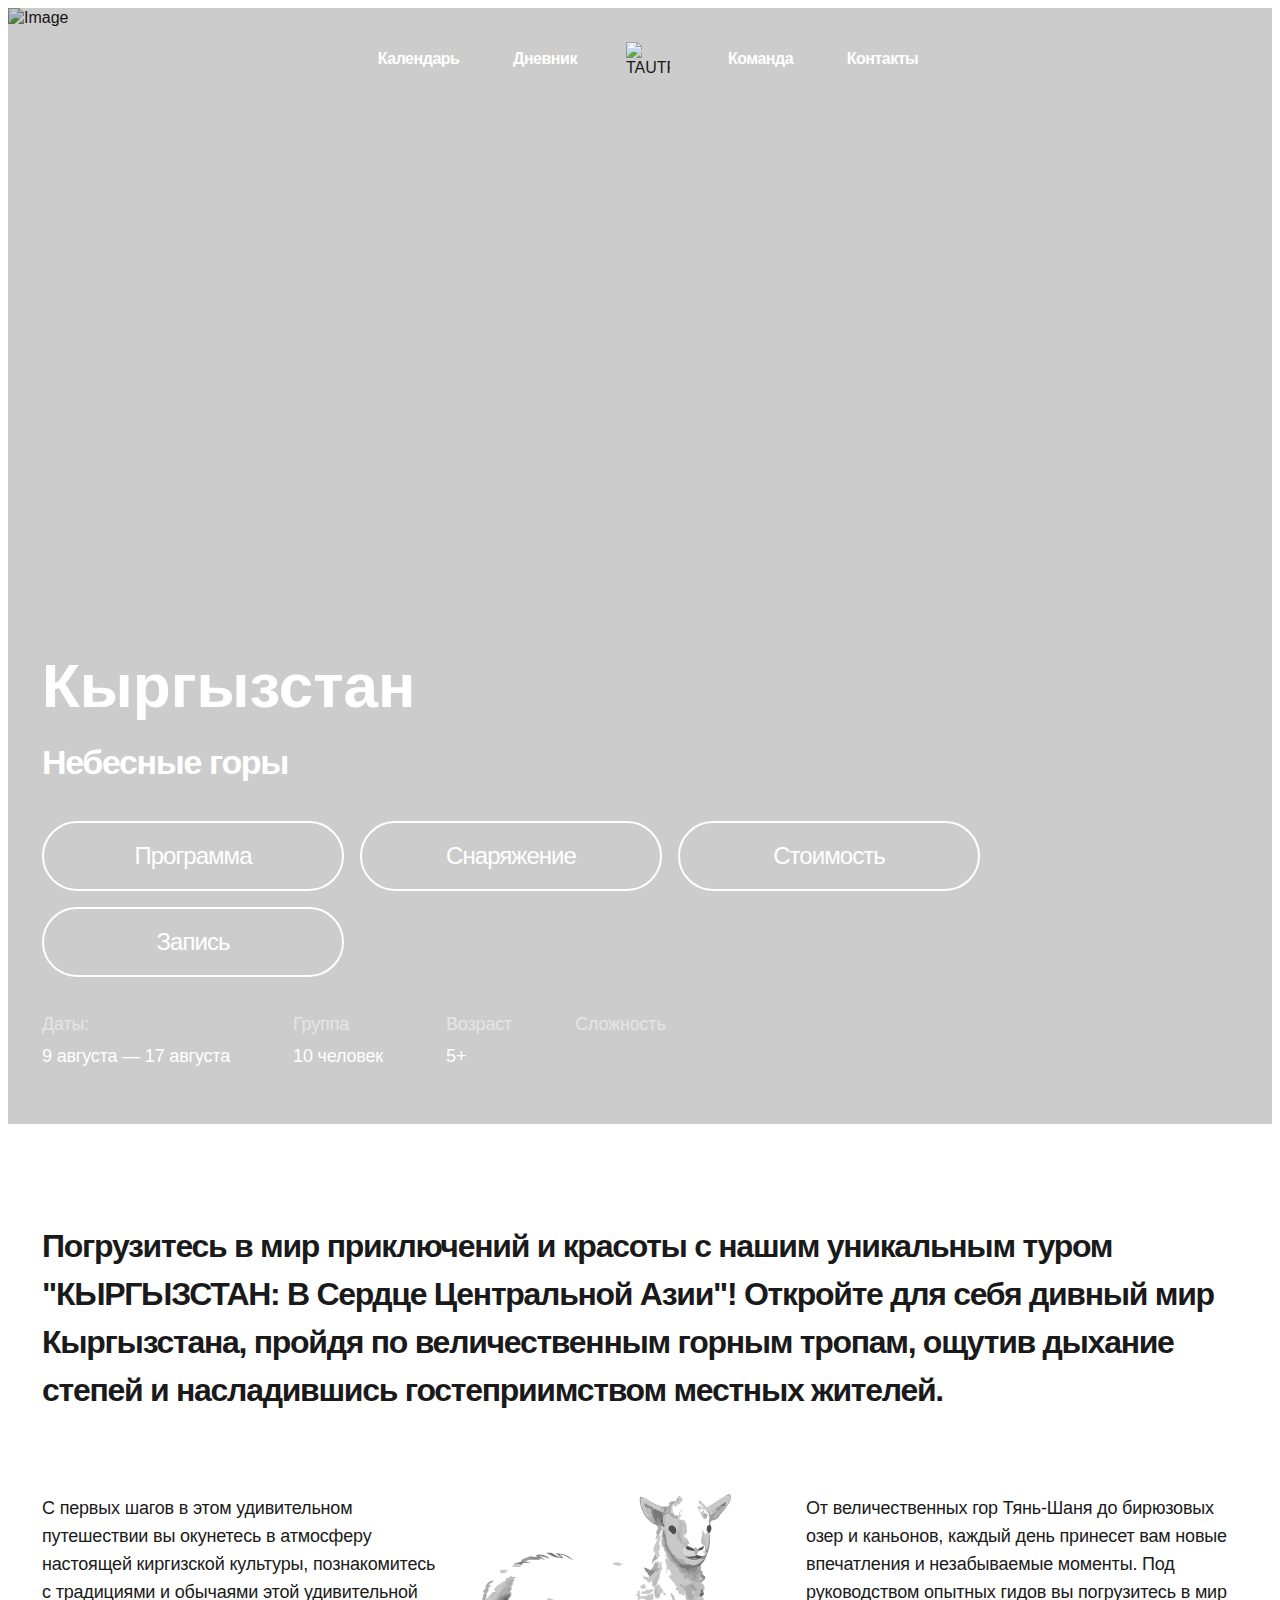
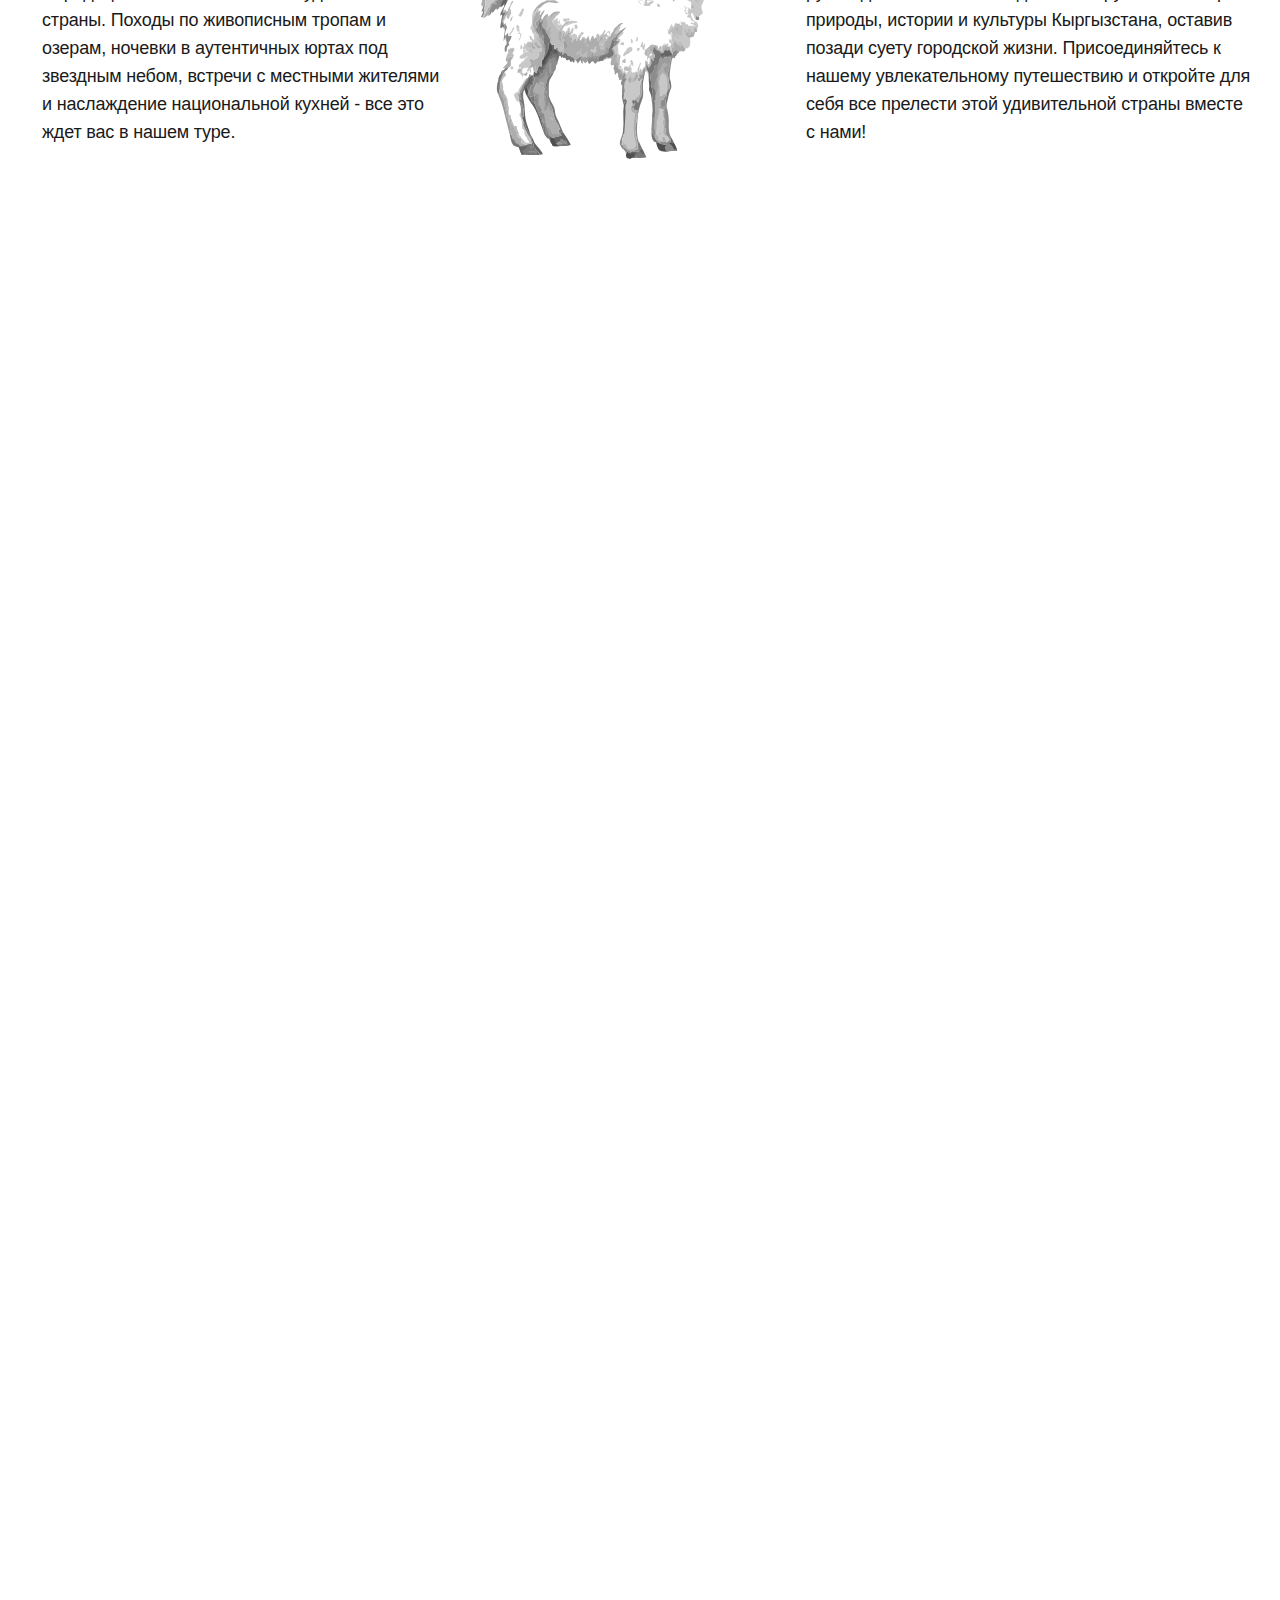
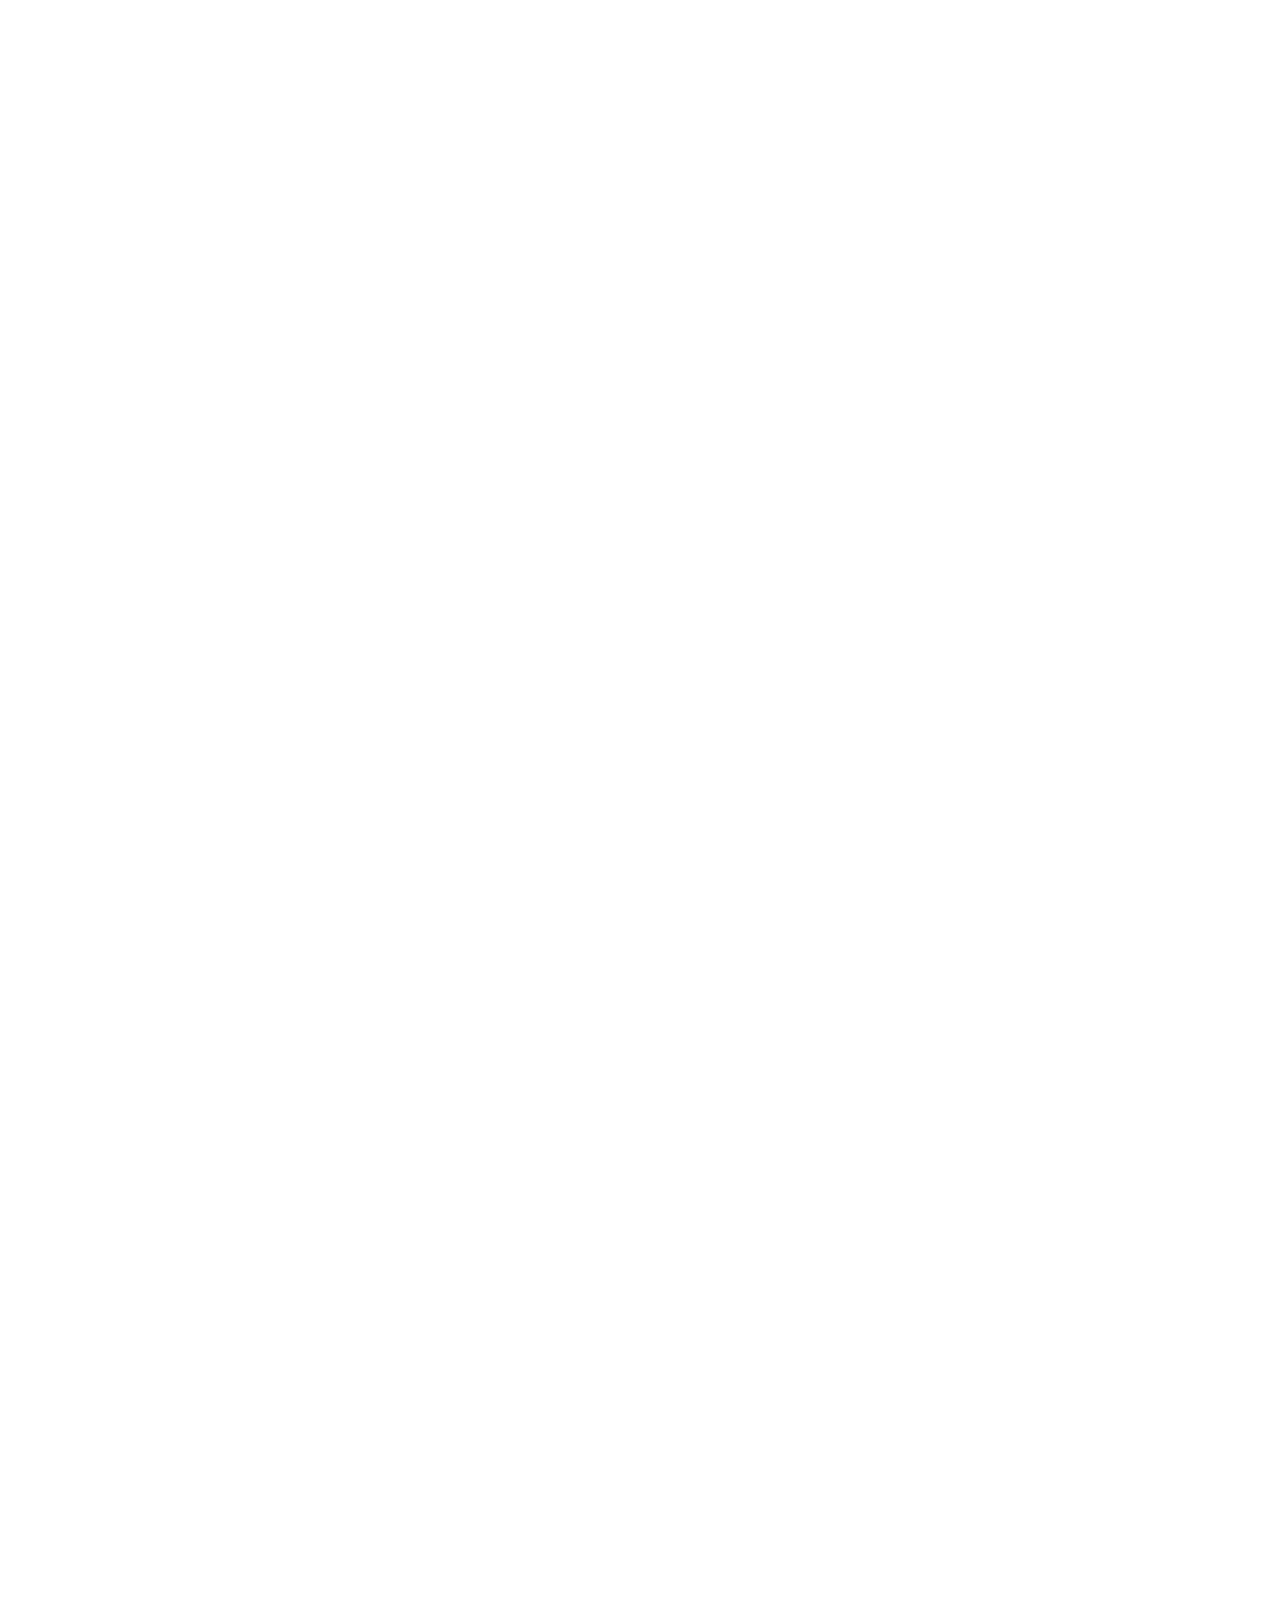
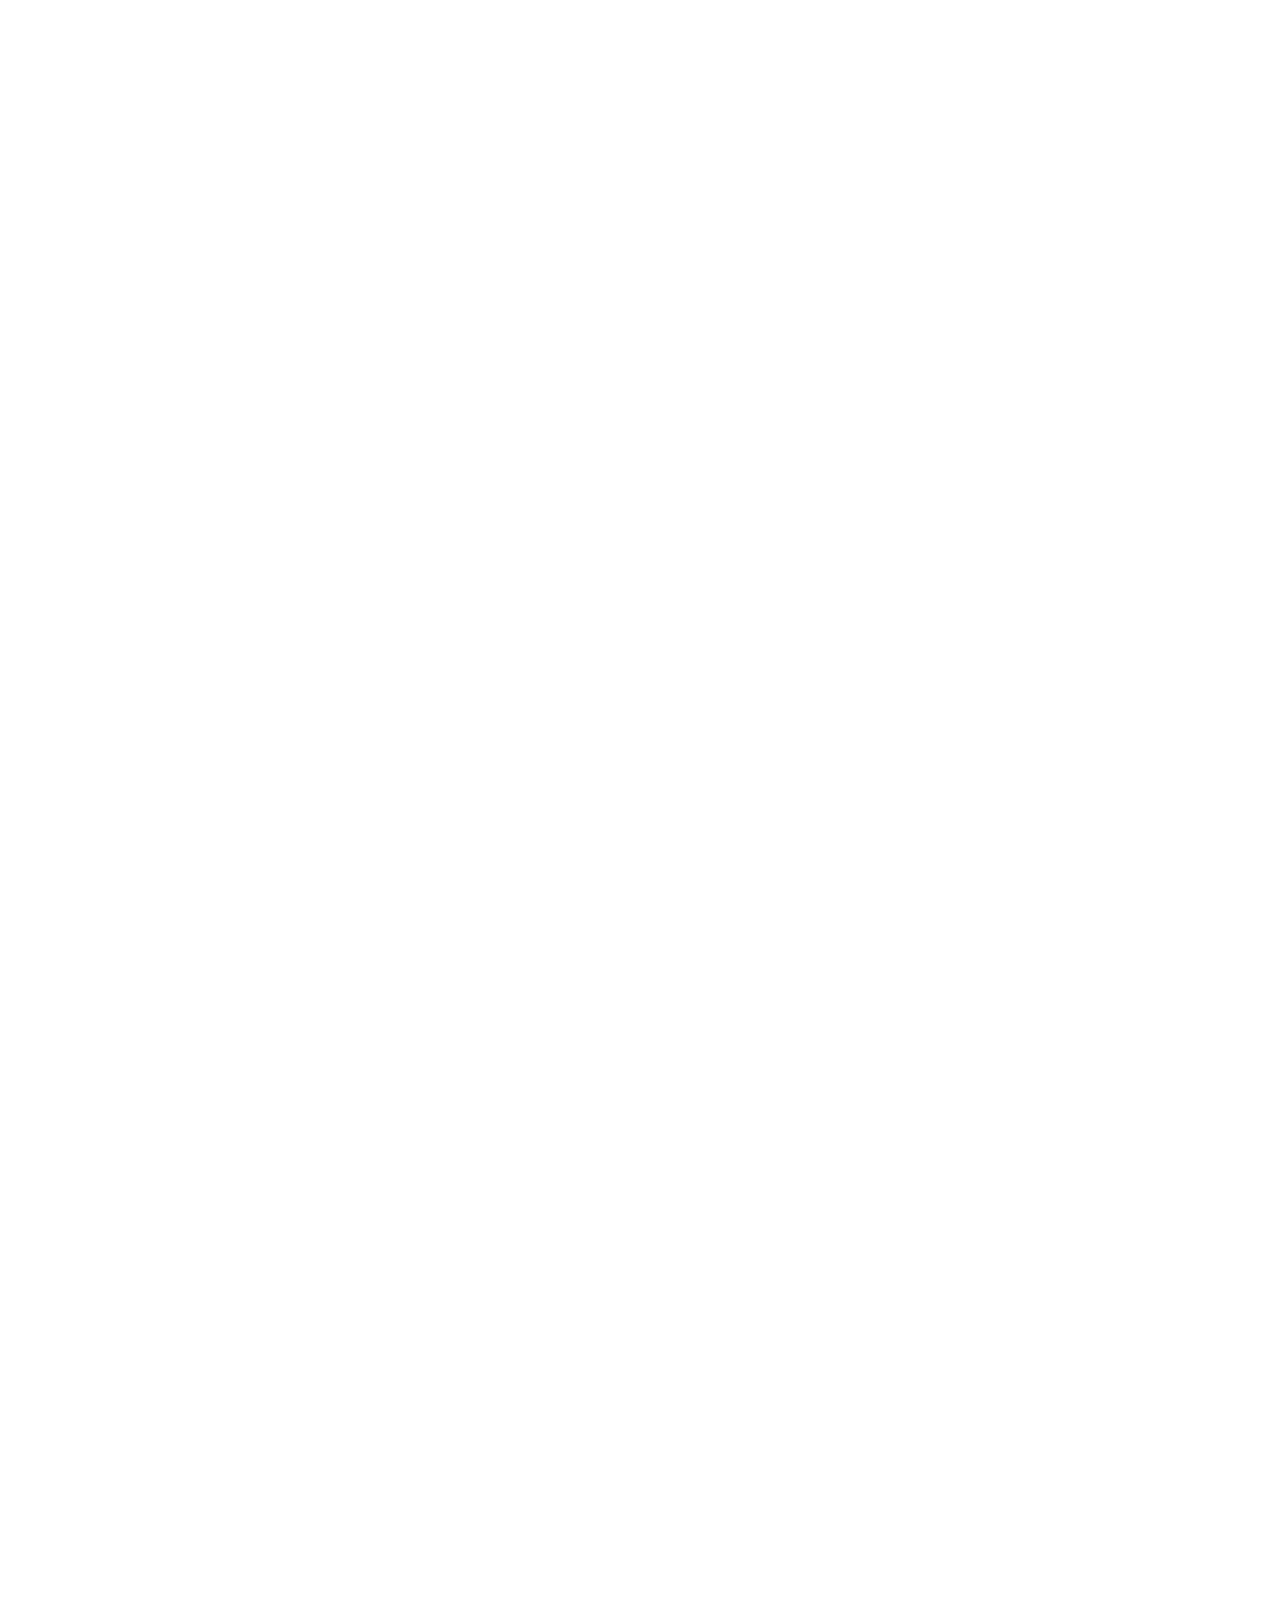
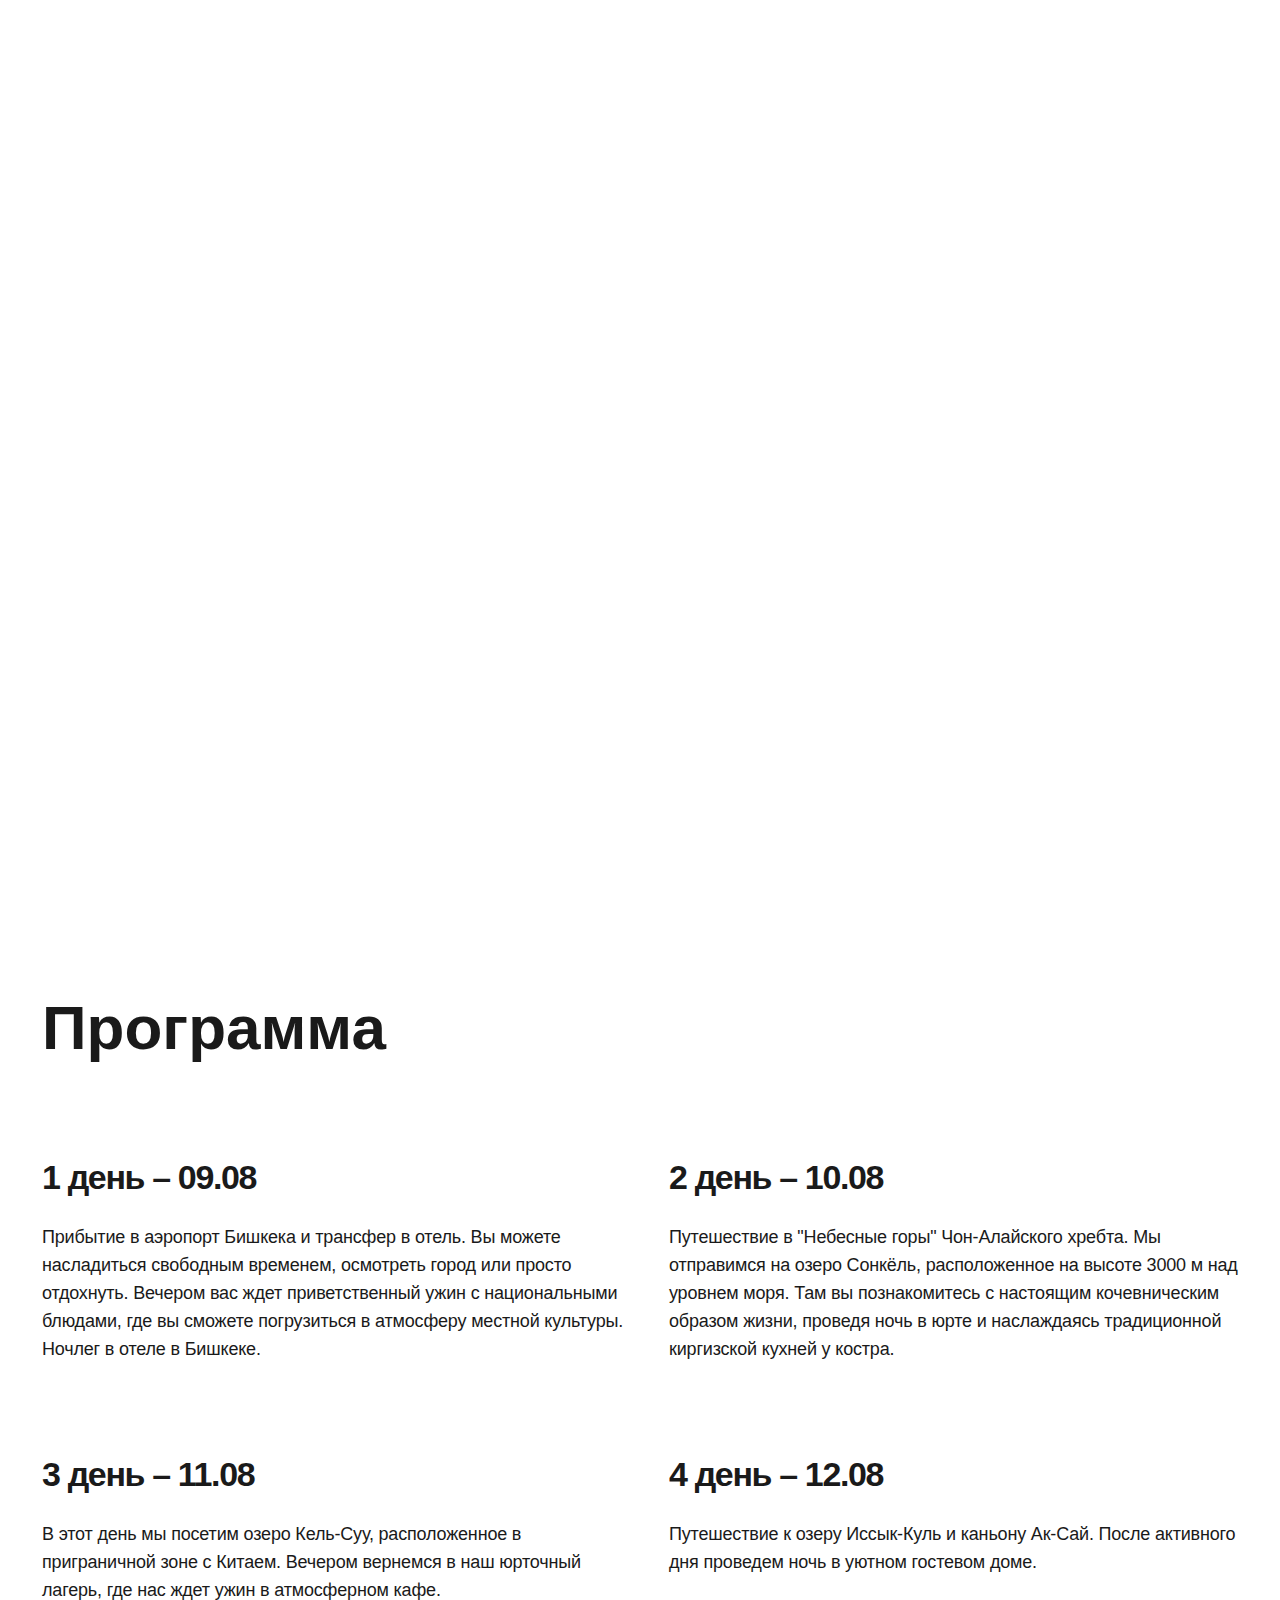
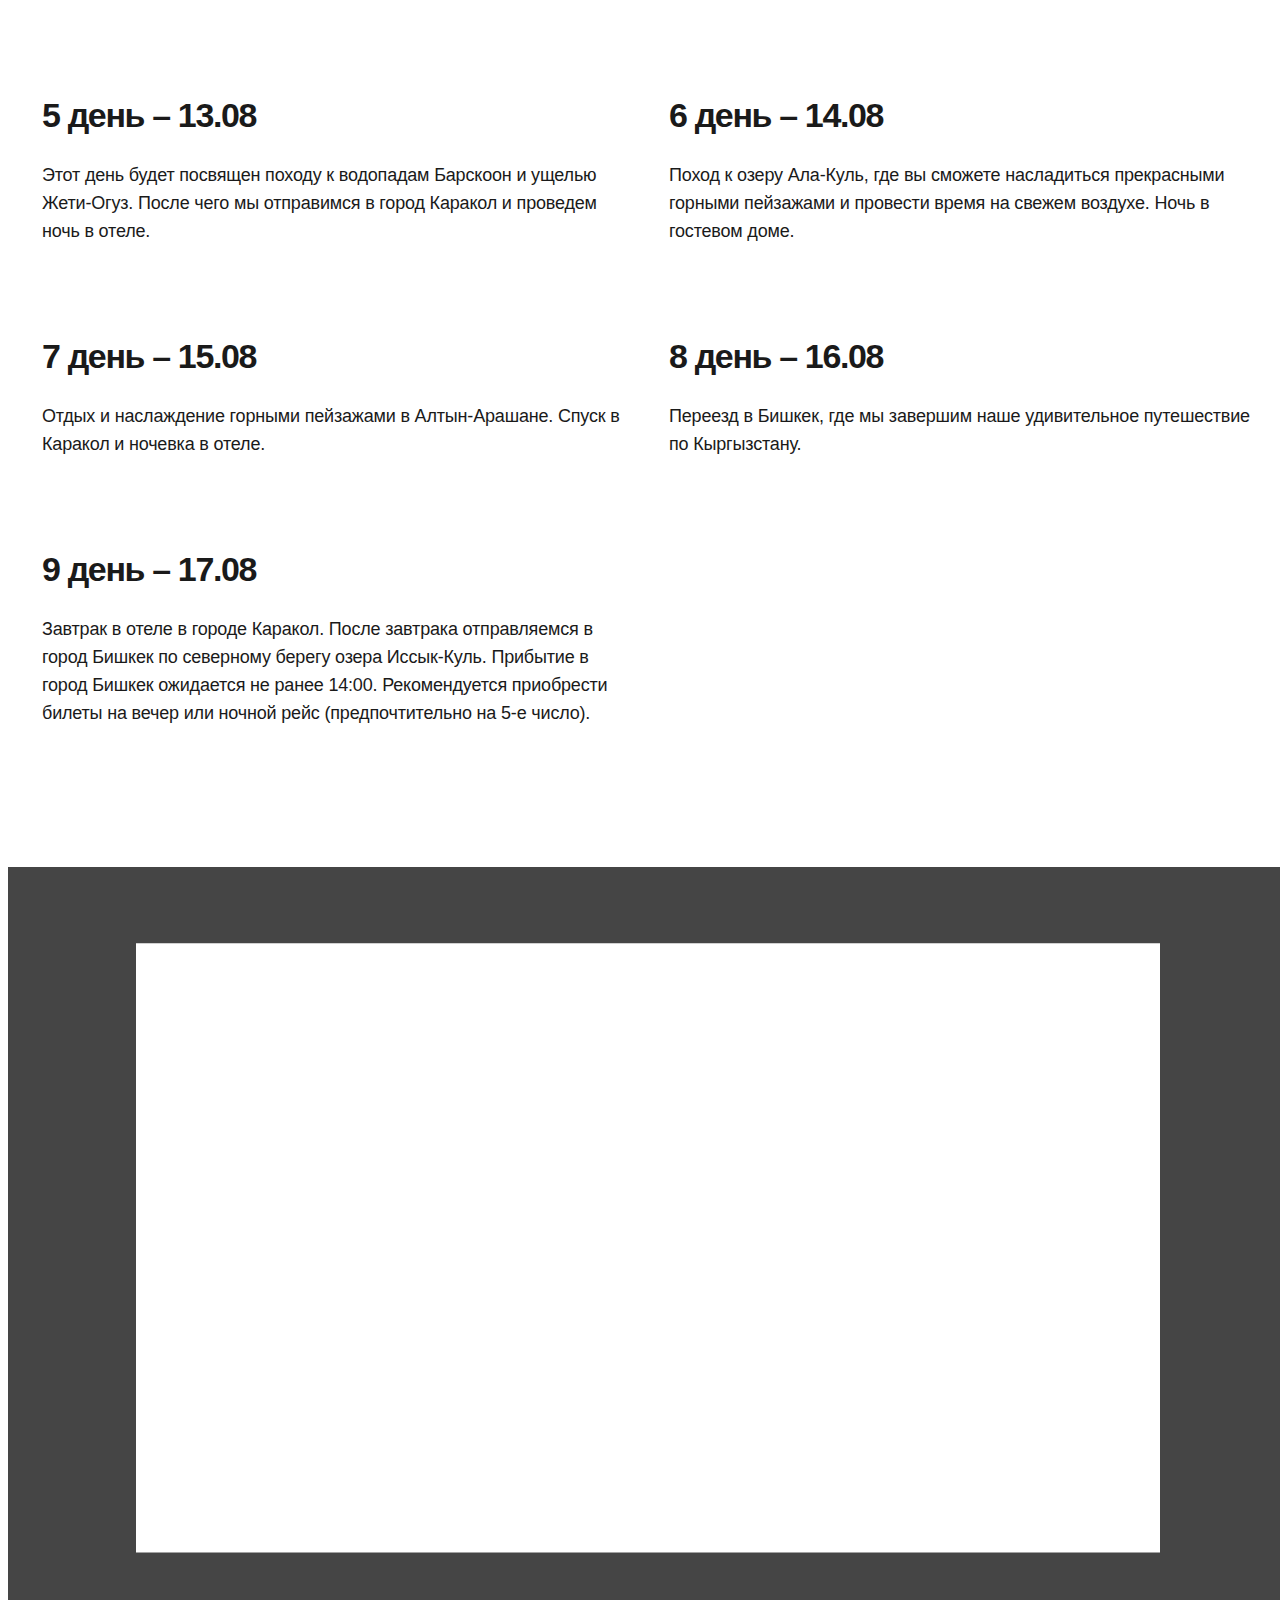
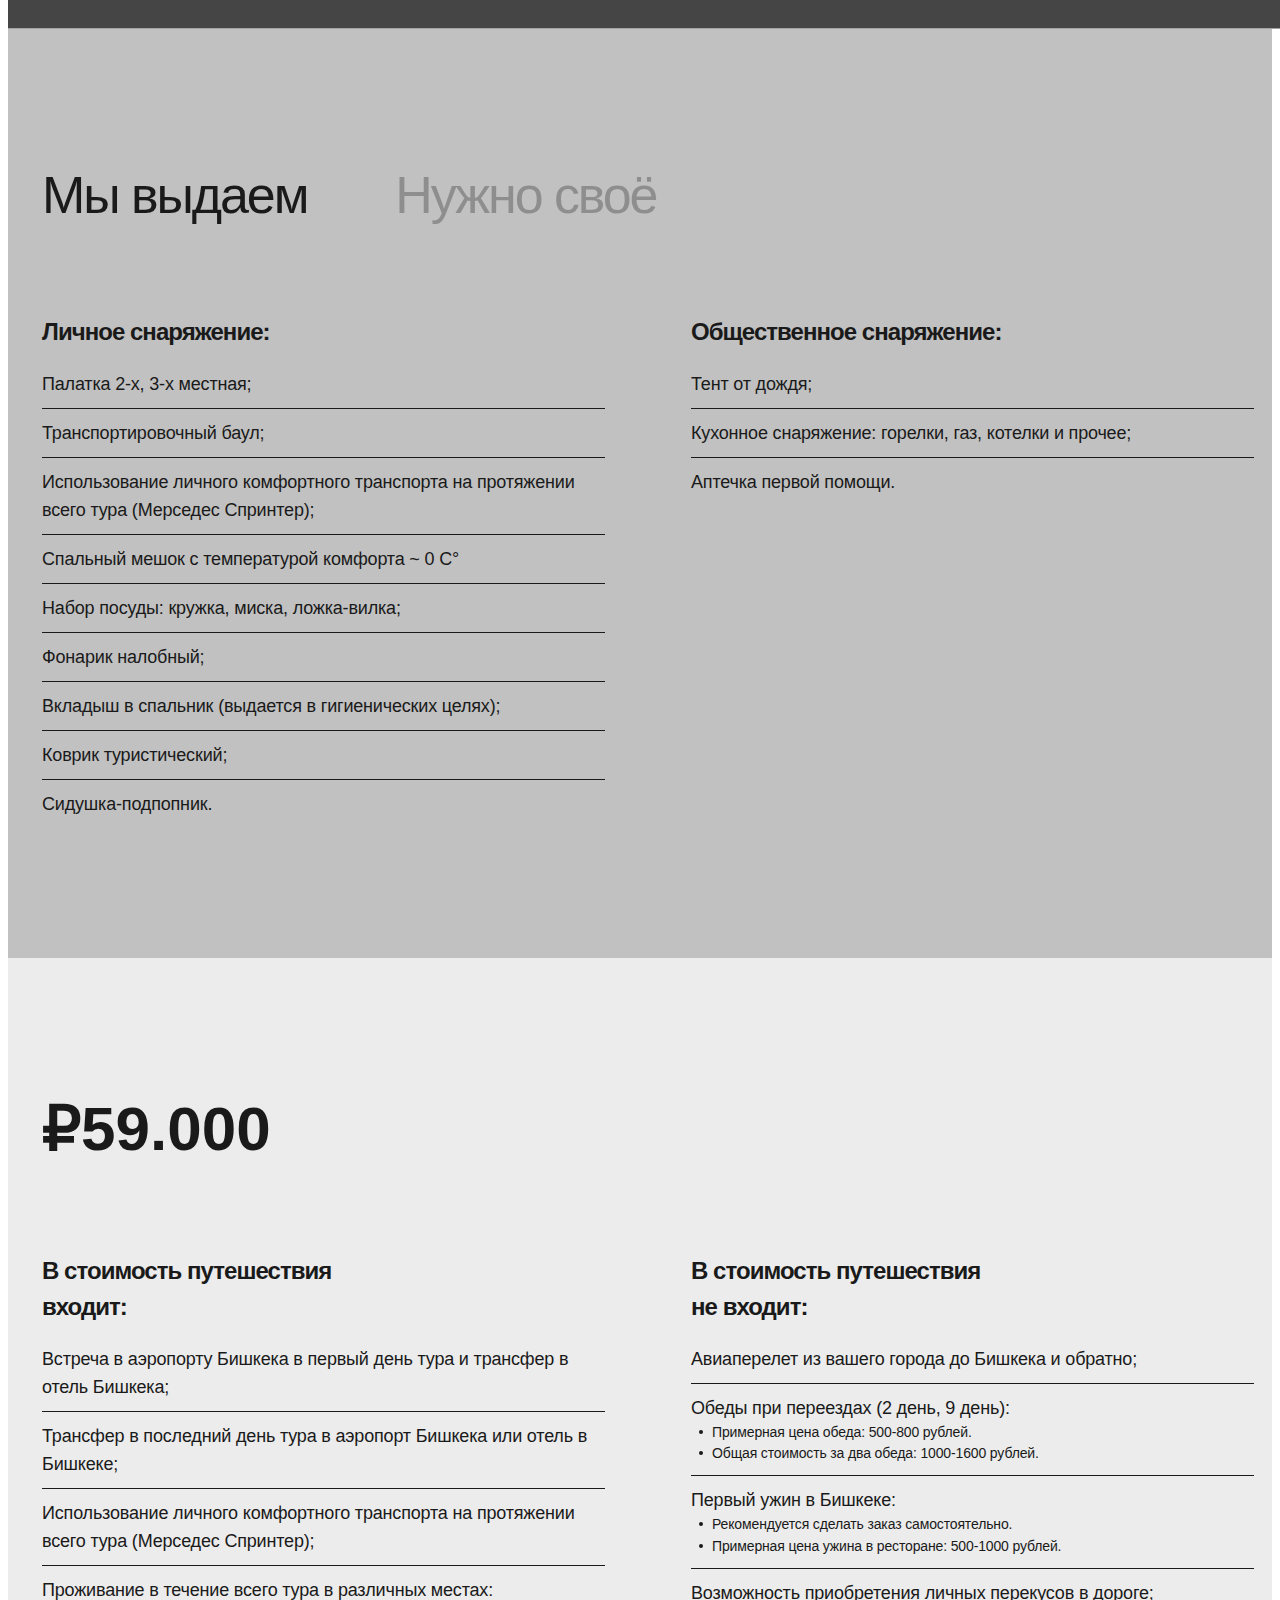
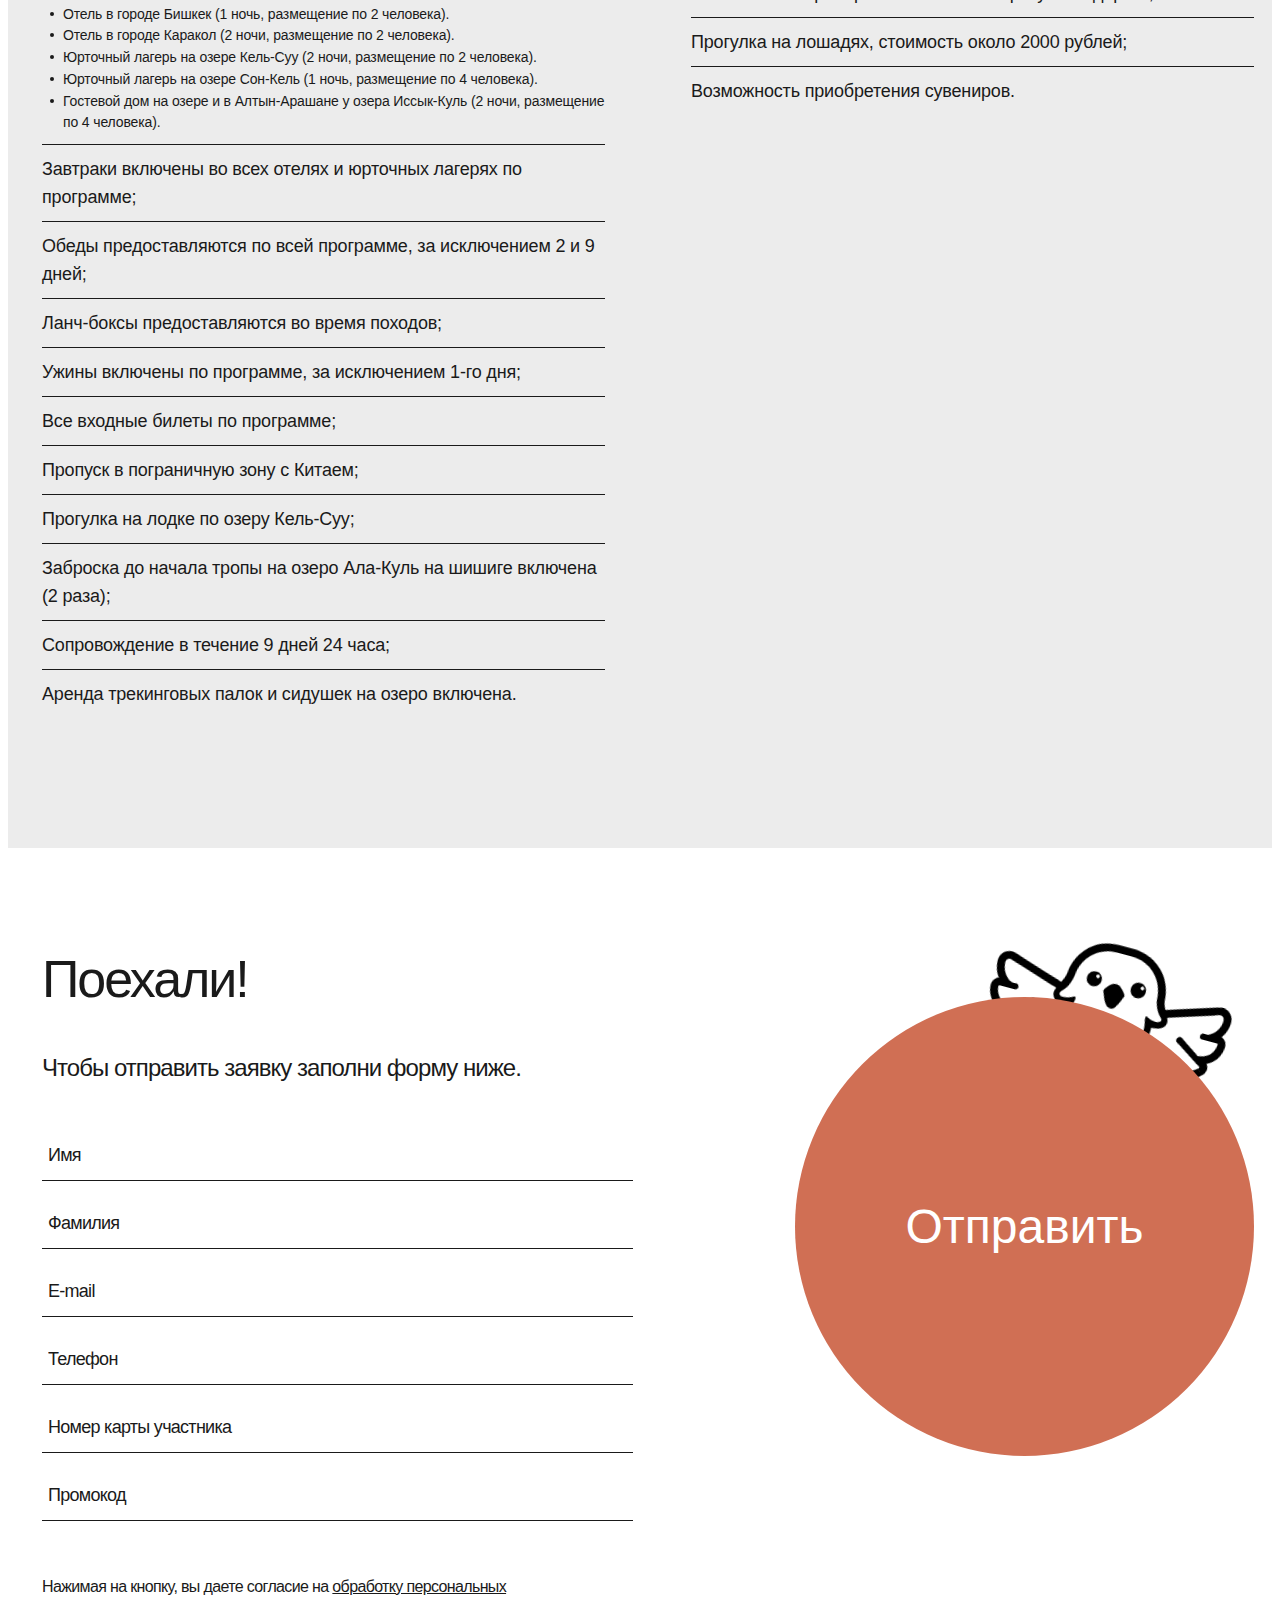
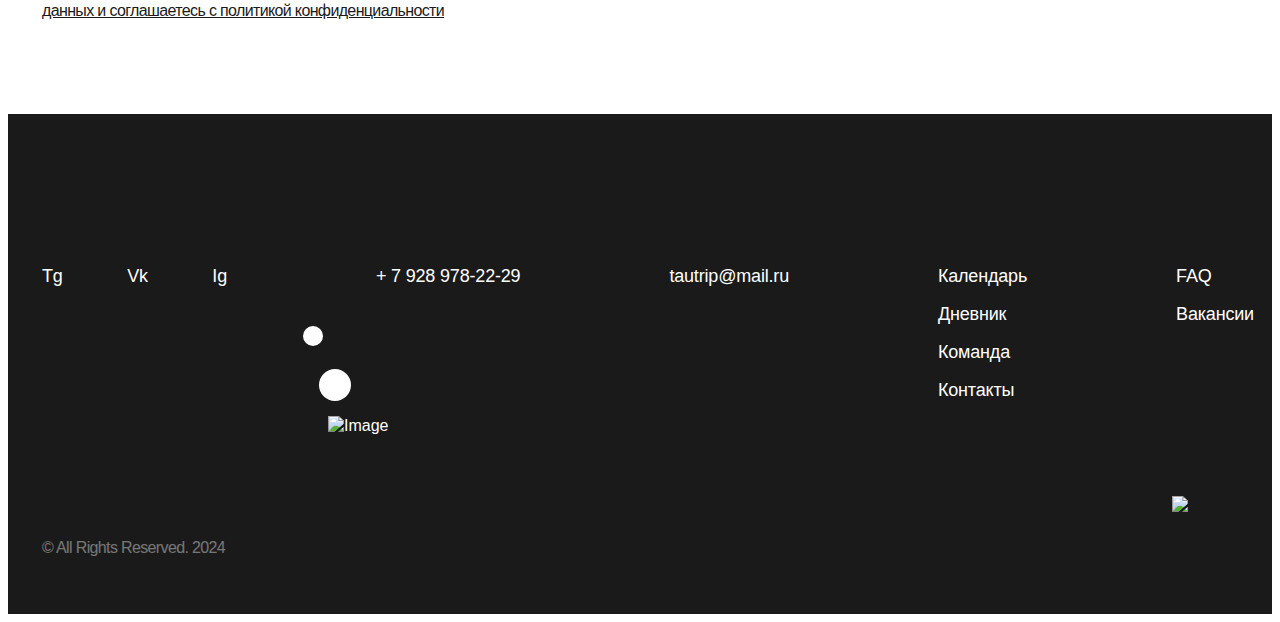
==== commit f7644ece: "fix: Improvements" ====
--- a/calendar-inner.html
+++ b/calendar-inner.html
@@ -38,13 +38,6 @@
 							<li class="nav__item">
 								<a href="diary.html" class="nav__link">Дневник</a>
 							</li>
-							<li class="nav__item nav__item--mobile">
-								<a href="index.html" class="nav__logotype">
-									<img src="img/logotype.svg" width="44" height="34" alt="TAUTRIP" class="default">
-									<img src="img/logotype-white.svg" width="44" height="34" alt="TAUTRIP" class="white">
-									<img src="img/logotype-gray.svg" width="44" height="34" alt="TAUTRIP" class="gray">
-								</a>
-							</li>
 							<li class="nav__item">
 								<a href="team.html" class="nav__link">Команда</a>
 							</li>
@@ -53,6 +46,11 @@
 							</li>
 						</ul>
 					</nav>
+					<a href="index.html" class="header__logotype">
+						<img src="img/logotype.svg" width="44" height="34" alt="TAUTRIP" class="default">
+						<img src="img/logotype-white.svg" width="44" height="34" alt="TAUTRIP" class="white">
+						<img src="img/logotype-gray.svg" width="44" height="34" alt="TAUTRIP" class="gray">
+					</a>
 					<button class="hamburger" id="hamburger-toggle" aria-label="Меню">
 						<span class="hamburger__inner"></span>
 						<span class="hamburger__inner"></span>
@@ -557,6 +555,35 @@
 		<!-- end of footer -->
 	</div>
 	<!-- end of wrapper -->
+	<!-- menu -->
+	<div class="menu" id="menu">
+		<div class="menu__wrap">
+			<nav class="menu__nav">
+				<ul class="menu__list">
+					<li class="menu__item">
+						<a href="calendar.html" class="menu__link">Календарь</a>
+					</li>
+					<li class="menu__item">
+						<a href="diary.html" class="menu__link">Дневник</a>
+					</li>
+					<li class="menu__item">
+						<a href="team.html" class="menu__link">Команда</a>
+					</li>
+					<li class="menu__item">
+						<a href="contacts.html" class="menu__link">Контакты</a>
+					</li>
+				</ul>
+			</nav>
+			<picture class="menu__img">
+				<img src="img/sticker-eaglet.svg" alt="Image">
+			</picture>
+			<div class="menu__decor">
+				<img src="img/tautrip-transparent.svg" alt="Image" class="default">
+				<img src="img/tautrip-white.svg" alt="Image" class="white">
+			</div>
+		</div>
+	</div>
+	<!-- end of menu -->
 	<!-- scripts -->
 	<script src="js/vendor.min.js"></script>
 	<script src="js/app.min.js"></script>
--- a/css/app.min.css
+++ b/css/app.min.css
@@ -261,33 +261,42 @@
   z-index: 500;
   padding: 34px 0;
 }
+.header--white .header__logotype .default {
+  opacity: 0;
+  pointer-events: none;
+}
+.header--white .header__logotype .white {
+  opacity: 1;
+  pointer-events: auto;
+}
 .header--white .nav__link {
   color: #FFFFFF;
 }
-.header--white .nav__logotype .default {
+.header--white .hamburger__inner {
+  background: #FFFFFF;
+}
+.header--gray .header__logotype .default {
   opacity: 0;
   pointer-events: none;
 }
-.header--white .nav__logotype .white {
+.header--gray .header__logotype .gray {
   opacity: 1;
   pointer-events: auto;
 }
-.header--white .hamburger__inner {
-  background: #FFFFFF;
-}
 .header--gray .nav__link {
   color: #444749;
 }
-.header--gray .nav__logotype .default {
+.header--gray .hamburger__inner {
+  background: #444749;
+}
+.header.is--menu .header__logotype .default,
+.header.is--menu .header__logotype .gray {
   opacity: 0;
   pointer-events: none;
 }
-.header--gray .nav__logotype .gray {
+.header.is--menu .header__logotype .white {
   opacity: 1;
   pointer-events: auto;
-}
-.header--gray .hamburger__inner {
-  background: #444749;
 }
 @media screen and (min-width: 744px) and (max-width: 1023px) {
   .header {
@@ -316,11 +325,60 @@
   -webkit-box-pack: center;
       -ms-flex-pack: center;
           justify-content: center;
-  width: 100%;
+  min-height: 34px;
+  width: 100%;
+}
+@media screen and (min-width: 430px) and (max-width: 743px) {
+  .header__wrapper {
+    min-height: 47px;
+  }
 }
 @media screen and (min-width: 744px) and (max-width: 1023px) {
   .header__nav {
     width: 100%;
+  }
+}
+@media screen and (max-width: 743px) {
+  .header__nav {
+    display: none;
+  }
+}
+.header__logotype {
+  position: absolute;
+  left: 50%;
+  z-index: 1;
+  -webkit-transform: translate(-50%, 0);
+      -ms-transform: translate(-50%, 0);
+          transform: translate(-50%, 0);
+  display: block;
+  overflow: hidden;
+  min-width: 44px;
+  width: 44px;
+  height: 34px;
+}
+.header__logotype img {
+  position: absolute;
+  top: 0;
+  left: 0;
+  z-index: 1;
+  display: block;
+  width: 100%;
+  height: 100%;
+  -o-object-fit: contain;
+     object-fit: contain;
+  -webkit-transition: all 0.25s ease-in-out;
+  transition: all 0.25s ease-in-out;
+}
+.header__logotype .white,
+.header__logotype .gray {
+  opacity: 0;
+  pointer-events: none;
+}
+@media screen and (min-width: 430px) and (max-width: 743px) {
+  .header__logotype {
+    min-width: 61px;
+    width: 61px;
+    height: 47px;
   }
 }
 
@@ -343,13 +401,16 @@
     width: 100%;
   }
 }
-@media screen and (max-width: 743px) {
-  .nav__item:not(.nav__item--mobile) {
-    display: none;
-  }
-}
 .nav__item + .nav__item {
   margin-left: 53.5px;
+}
+.nav__item + .nav__item:nth-child(3) {
+  margin-left: 151px;
+}
+@media screen and (min-width: 744px) and (max-width: 1023px) {
+  .nav__item + .nav__item:nth-child(3) {
+    margin-left: 200px;
+  }
 }
 @media screen and (max-width: 743px) {
   .nav__item + .nav__item {
@@ -369,38 +430,6 @@
 @media screen and (hover: hover) {
   .nav__link:hover {
     color: #D06F54;
-  }
-}
-.nav__logotype {
-  position: relative;
-  z-index: 1;
-  display: block;
-  overflow: hidden;
-  min-width: 44px;
-  width: 44px;
-  height: 34px;
-}
-.nav__logotype img {
-  position: absolute;
-  top: 0;
-  left: 0;
-  z-index: 1;
-  display: block;
-  width: 100%;
-  height: 100%;
-  -o-object-fit: contain;
-     object-fit: contain;
-}
-.nav__logotype .white,
-.nav__logotype .gray {
-  opacity: 0;
-  pointer-events: none;
-}
-@media screen and (min-width: 430px) and (max-width: 743px) {
-  .nav__logotype {
-    min-width: 61px;
-    width: 61px;
-    height: 47px;
   }
 }
 
@@ -423,6 +452,9 @@
   -webkit-transition: all 0.25s ease-in-out;
   transition: all 0.25s ease-in-out;
 }
+.hamburger.is--active .hamburger__inner {
+  background: #FFFFFF;
+}
 .hamburger.is--active .hamburger__inner:first-child {
   top: 17px;
   -webkit-transform: rotate(-45deg);
@@ -506,8 +538,8 @@
   width: 100%;
   visibility: hidden;
   pointer-events: none;
-  -webkit-transition: all 0.5s ease-in-out;
-  transition: all 0.5s ease-in-out;
+  -webkit-transition: all 0.45s ease-in-out;
+  transition: all 0.45s ease-in-out;
 }
 .menu::before {
   content: "";
@@ -518,8 +550,8 @@
   z-index: -1;
   display: block;
   width: 100%;
-  height: calc(100dvh - 34px);
-  background: #D9D9D9;
+  height: calc(100dvh - 158px);
+  background: #1A1A1A;
 }
 .menu.is--active {
   -webkit-transform: translate(0, 0);
@@ -533,16 +565,32 @@
       -ms-transform: translate(0, 0);
           transform: translate(0, 0);
   opacity: 1;
-  -webkit-transition: all 0.25s ease-in-out 0.45s;
-  transition: all 0.25s ease-in-out 0.45s;
+  -webkit-transition: all 0.25s ease-in-out 0.4s;
+  transition: all 0.25s ease-in-out 0.4s;
 }
 .menu.is--active .menu__img {
   -webkit-transform: rotate(165deg) translate(0, 0);
       -ms-transform: rotate(165deg) translate(0, 0);
           transform: rotate(165deg) translate(0, 0);
   opacity: 1;
-  -webkit-transition: all 0.25s ease-in-out 0.45s;
-  transition: all 0.25s ease-in-out 0.45s;
+  -webkit-transition: all 0.25s ease-in-out 0.4s;
+  transition: all 0.25s ease-in-out 0.4s;
+}
+.menu.is--active .menu__decor .white {
+  opacity: 1;
+  pointer-events: auto;
+  -webkit-transition: all 0.25s ease-in-out 0.4s;
+  transition: all 0.25s ease-in-out 0.4s;
+}
+@media screen and (min-width: 768px) {
+  .menu {
+    display: none;
+  }
+}
+@media screen and (max-width: 429px) {
+  .menu::before {
+    height: calc(100dvh - 118px);
+  }
 }
 .menu__wrap {
   min-height: 100dvh;
@@ -618,52 +666,42 @@
     height: 247px;
   }
 }
-.menu__tautrip {
+.menu__decor {
+  position: absolute;
+  right: 0;
+  bottom: 0;
+  left: 0;
+  z-index: -1;
+  width: 100%;
+  height: 158px;
+}
+.menu__decor img {
   position: absolute;
   right: 0;
   bottom: 0;
   left: 0;
   z-index: 1;
-  width: 100%;
-  height: 34px;
-}
-.menu__tautrip > svg {
-  width: 100%;
-  height: 34px;
-  color: #D9D9D9;
+  display: block;
+  width: 100%;
+  height: 100%;
   -o-object-fit: cover;
      object-fit: cover;
+  -o-object-position: bottom center;
+     object-position: bottom center;
+  -webkit-transition: all 0.25s ease-in-out;
+  transition: all 0.25s ease-in-out;
+}
+.menu__decor .white {
+  z-index: 5;
+  opacity: 0;
+  pointer-events: none;
+}
+@media screen and (max-width: 429px) {
+  .menu__decor {
+    height: 118px;
+  }
 }
 
-@-webkit-keyframes changeBackgroundColor {
-  0% {
-    background-color: #BEBEBE;
-  }
-  33% {
-    background-color: #BEBEBE;
-  }
-  66% {
-    background-color: #312F2F;
-  }
-  100% {
-    background-color: #1A1A1A;
-  }
-}
-
-@keyframes changeBackgroundColor {
-  0% {
-    background-color: #BEBEBE;
-  }
-  33% {
-    background-color: #BEBEBE;
-  }
-  66% {
-    background-color: #312F2F;
-  }
-  100% {
-    background-color: #1A1A1A;
-  }
-}
 .footer {
   position: relative;
   z-index: 1;
@@ -1264,7 +1302,7 @@
   display: block;
   overflow: hidden;
   width: 100%;
-  height: 252px;
+  height: 292px;
 }
 .main__top img {
   position: absolute;
@@ -1280,6 +1318,11 @@
      object-fit: cover;
   -o-object-position: bottom center;
      object-position: bottom center;
+}
+@media screen and (min-width: 1200px) and (max-width: 1919px) {
+  .main__top {
+    height: 252px;
+  }
 }
 @media screen and (min-width: 1024px) and (max-width: 1199px) {
   .main__top {
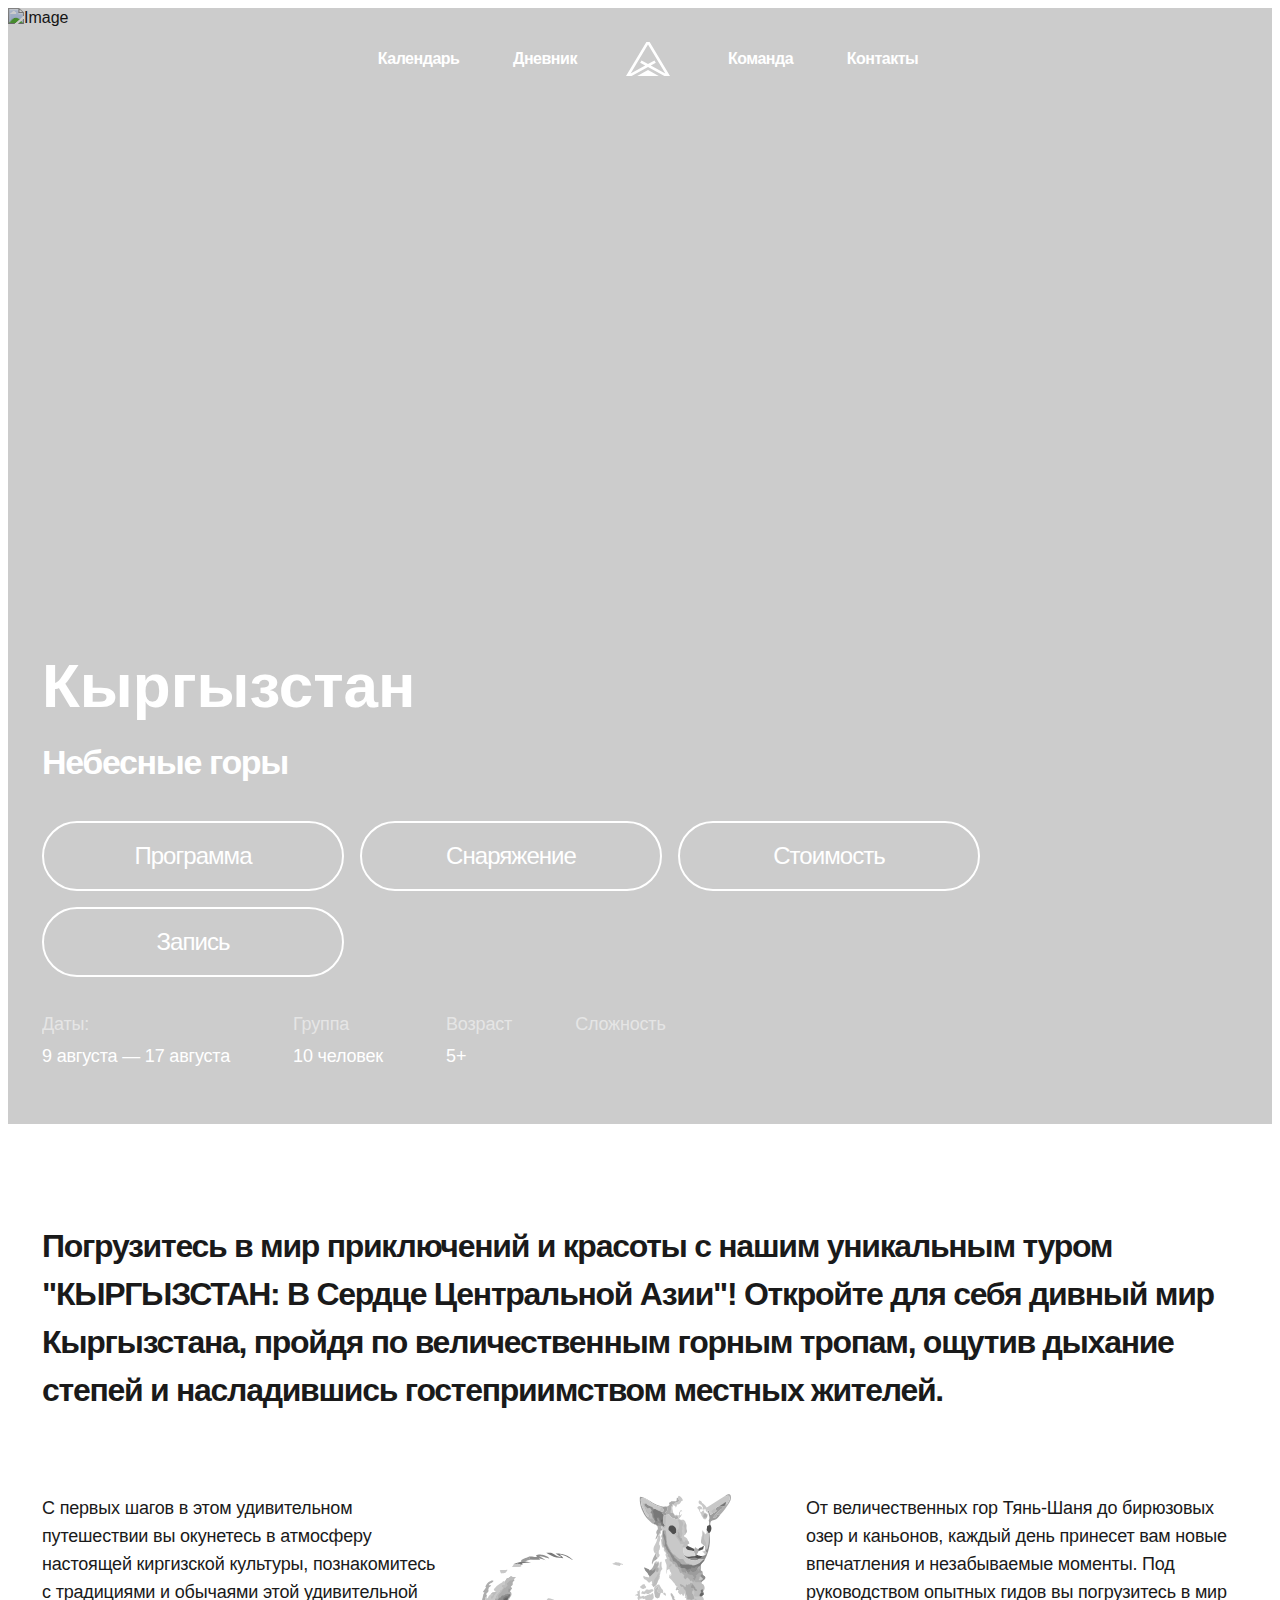
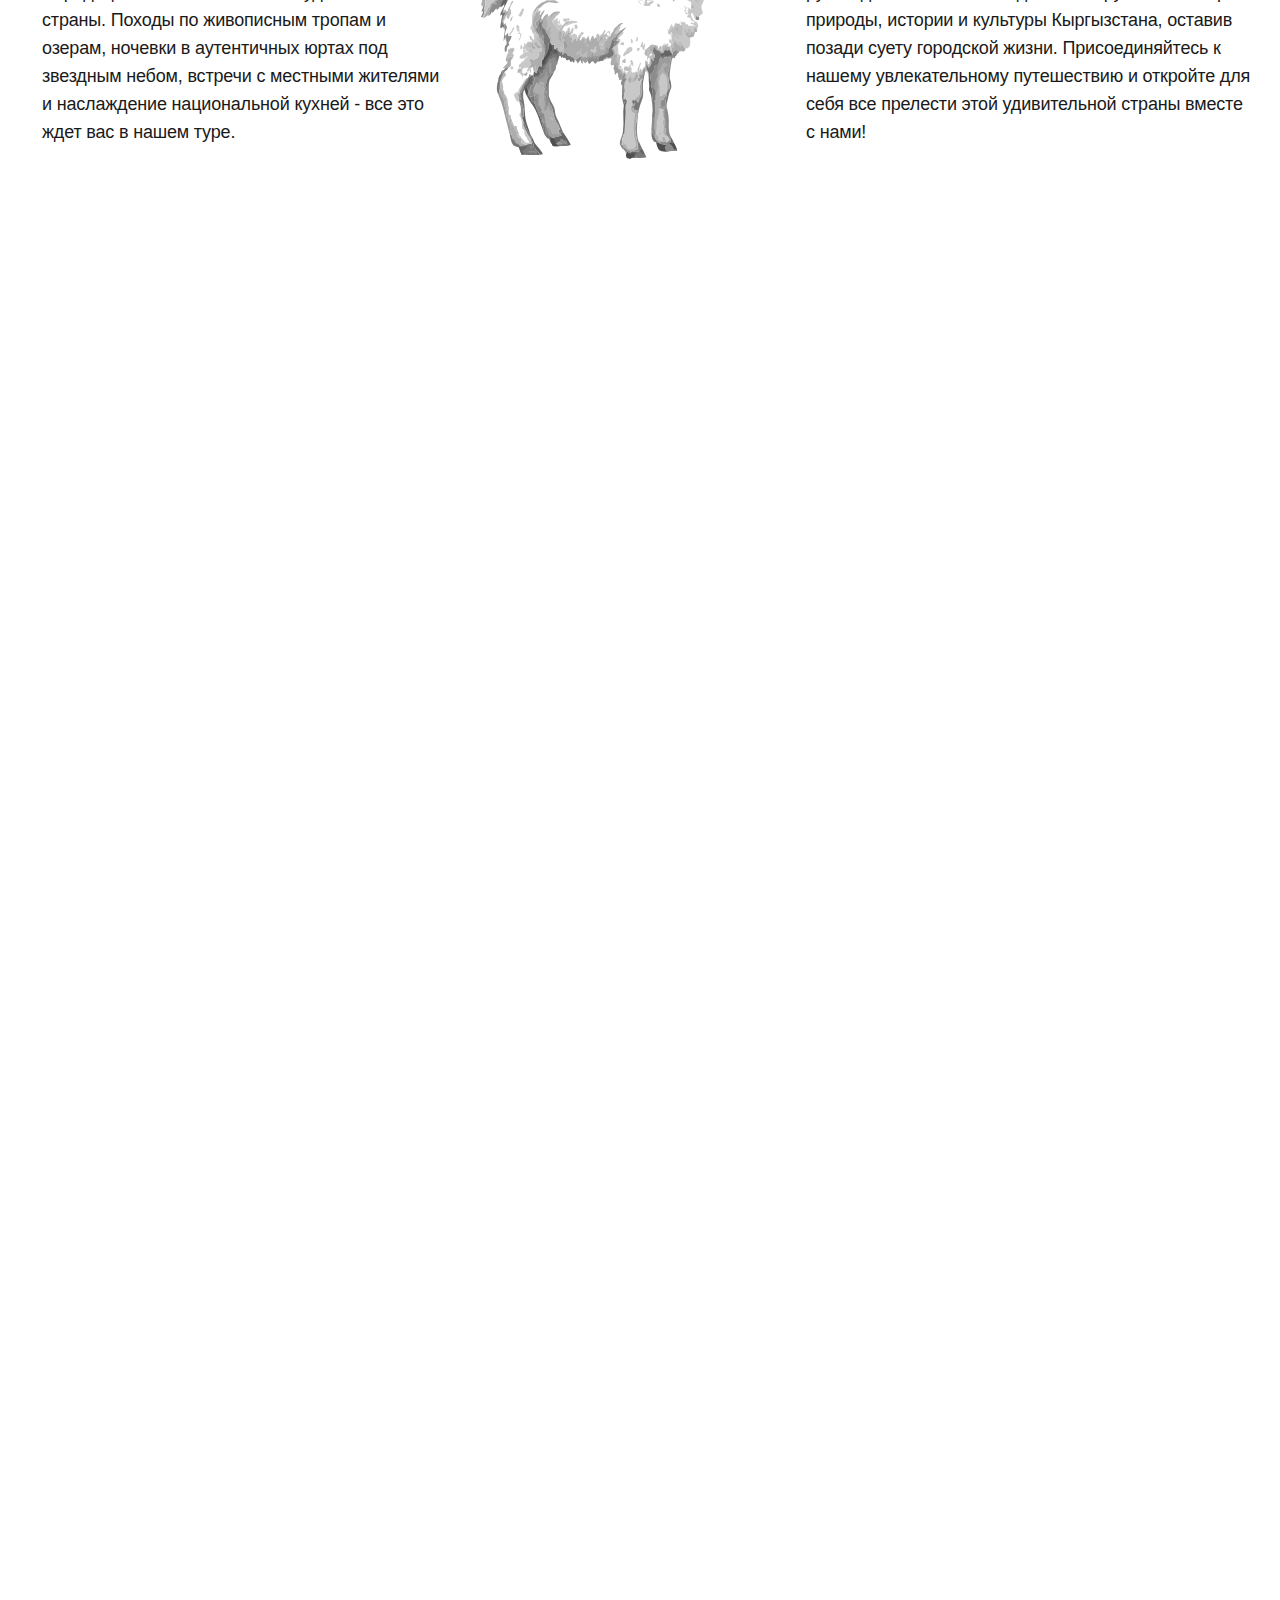
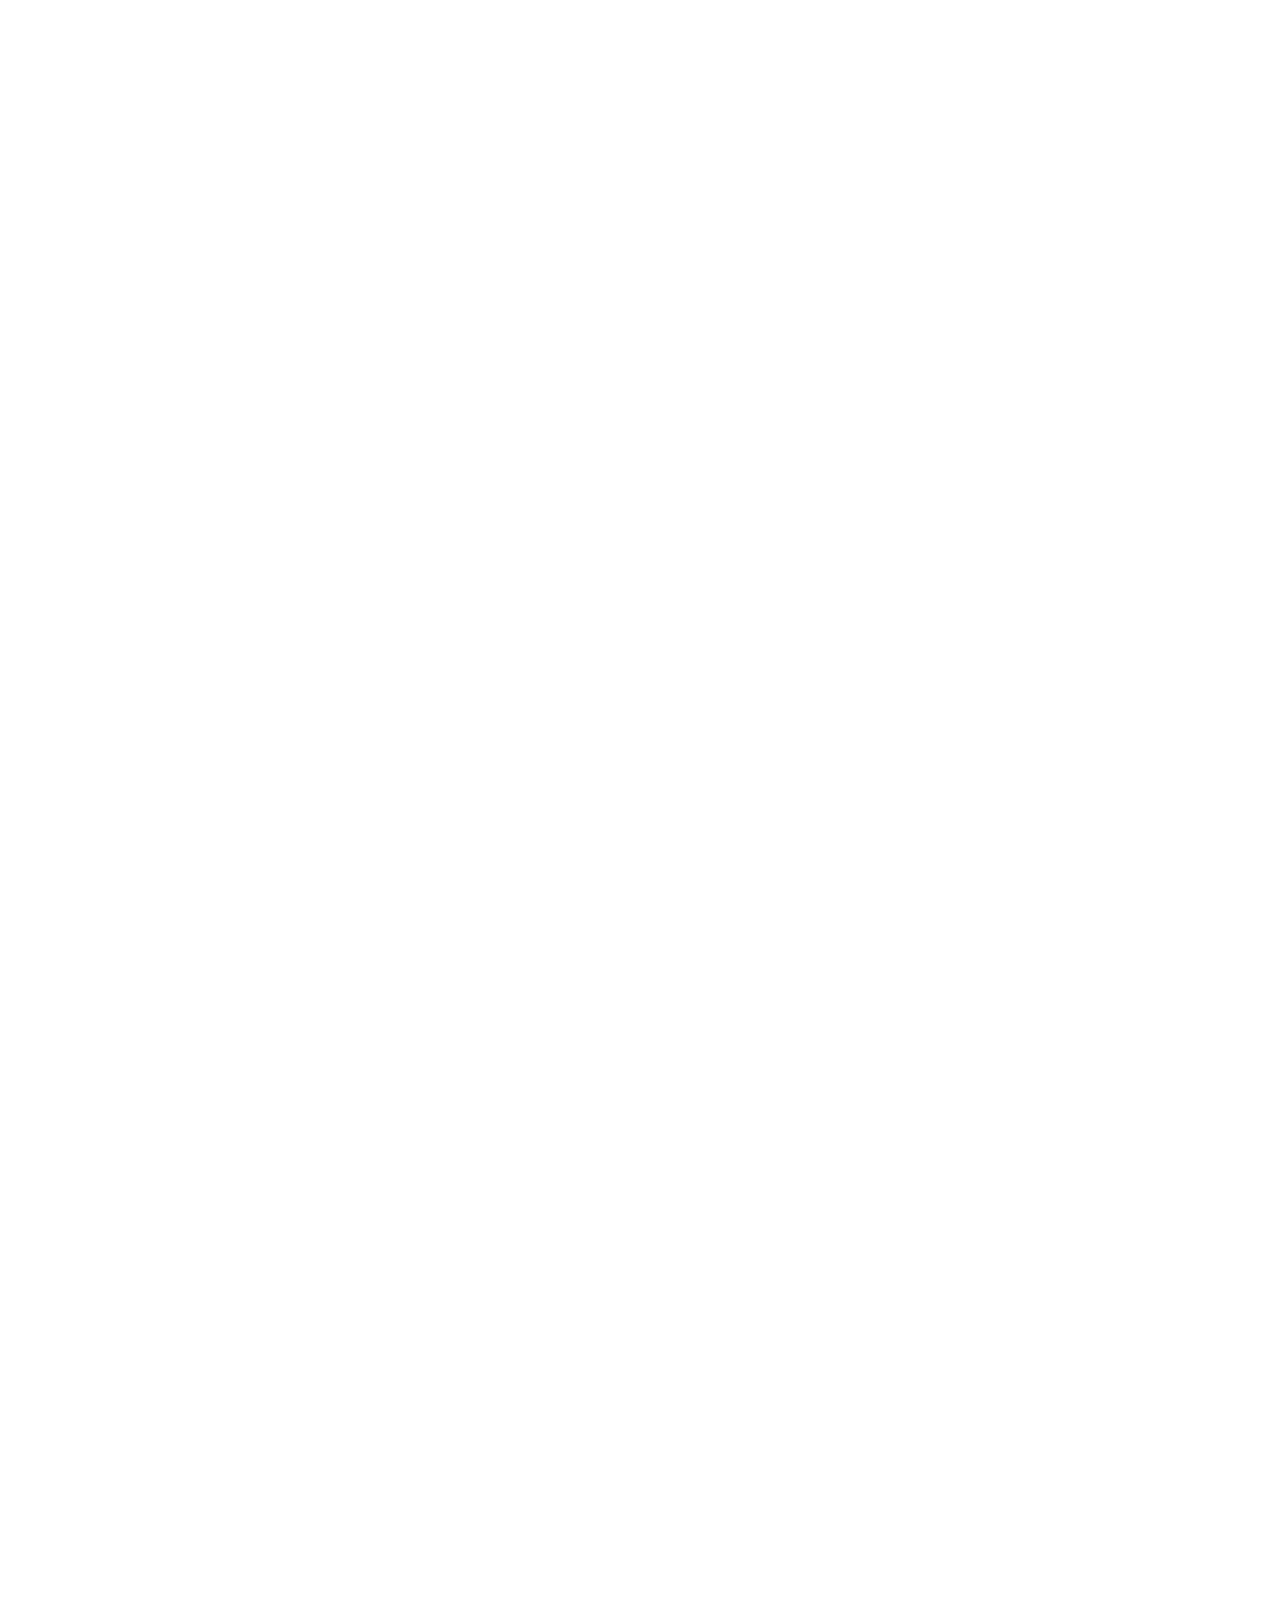
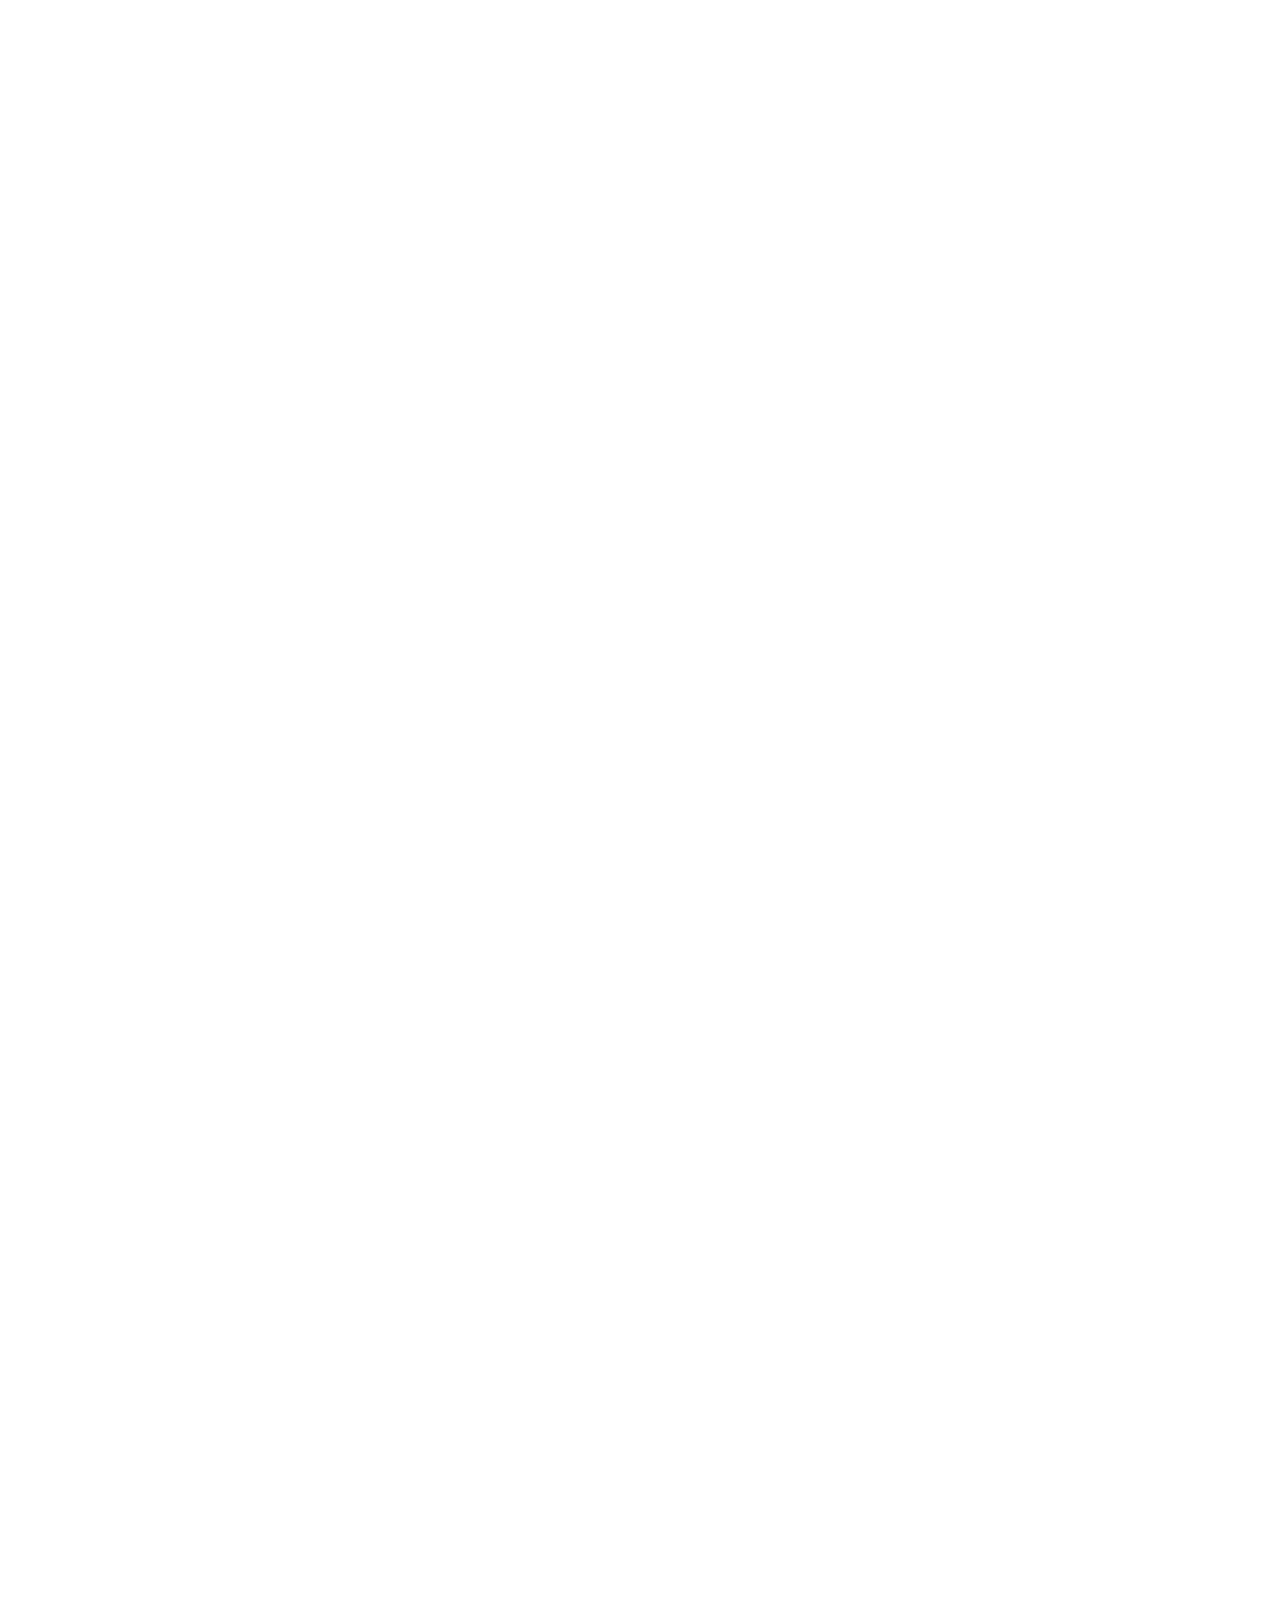
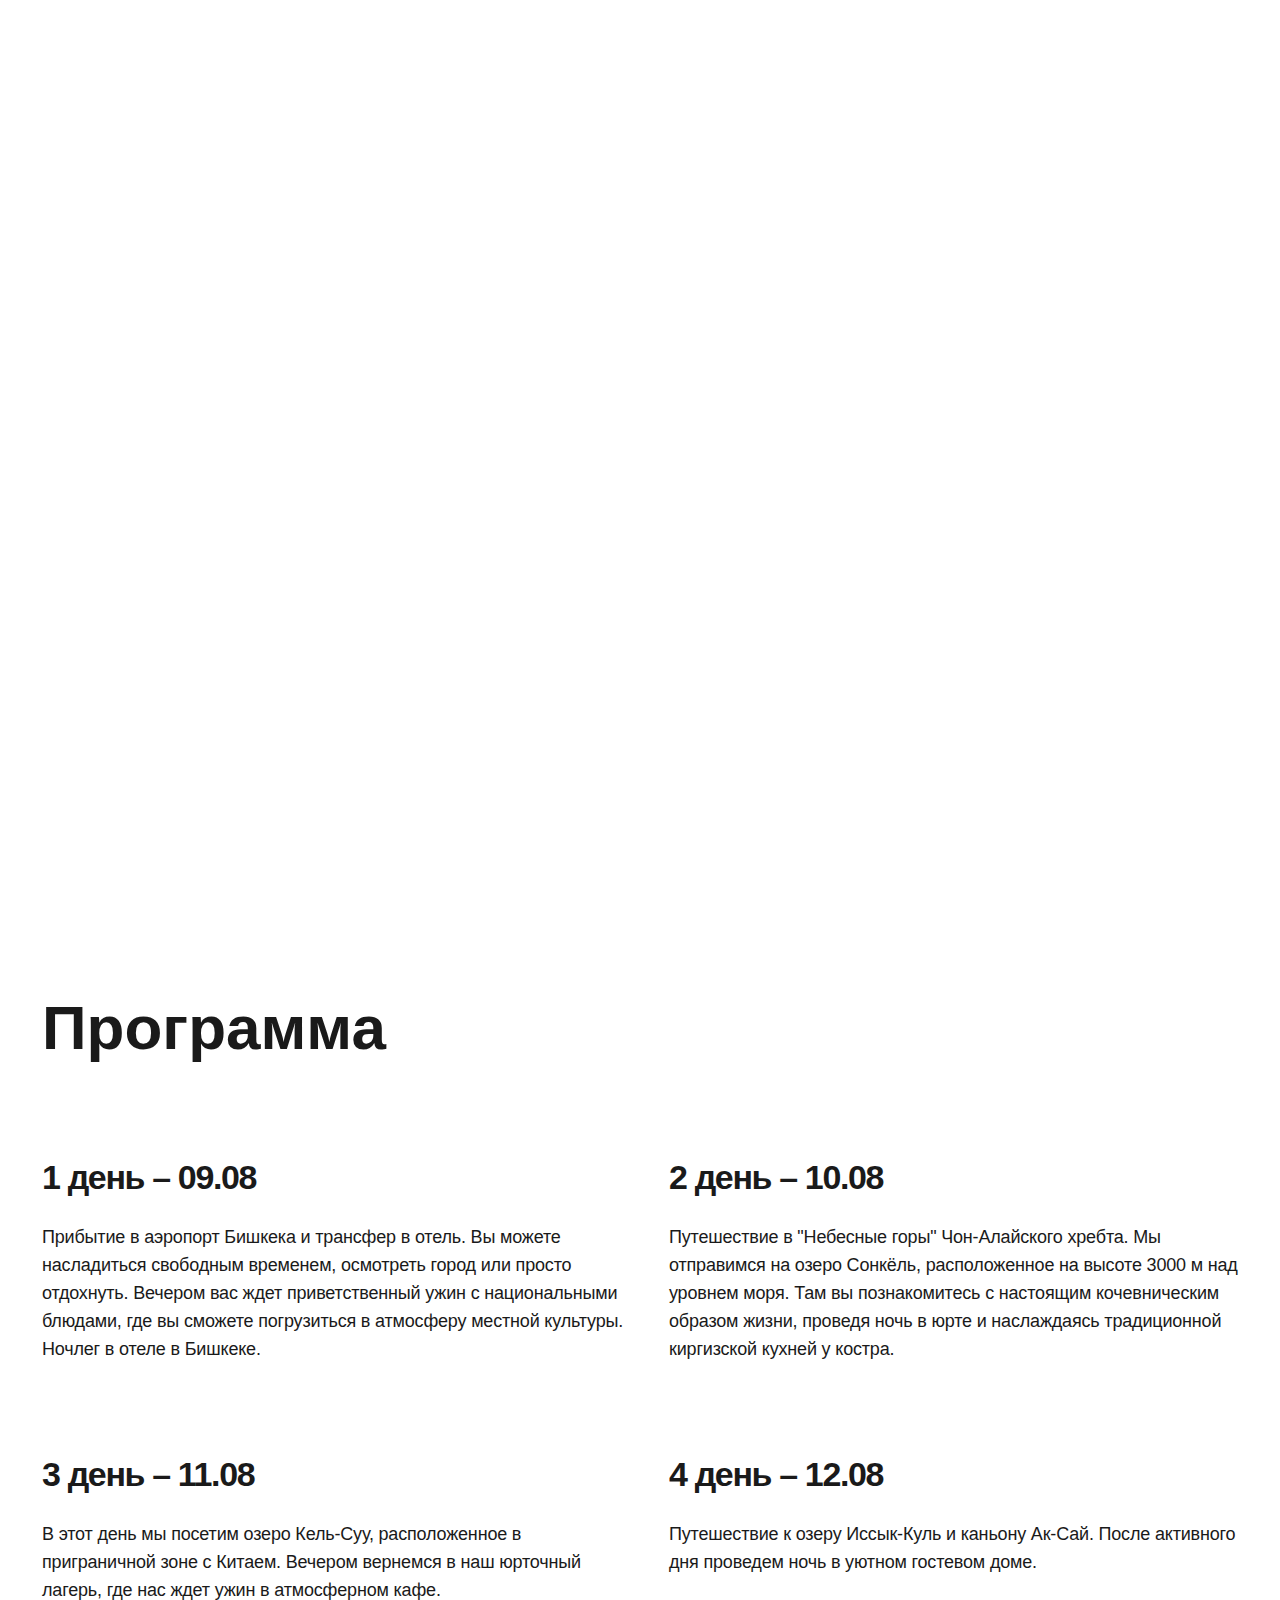
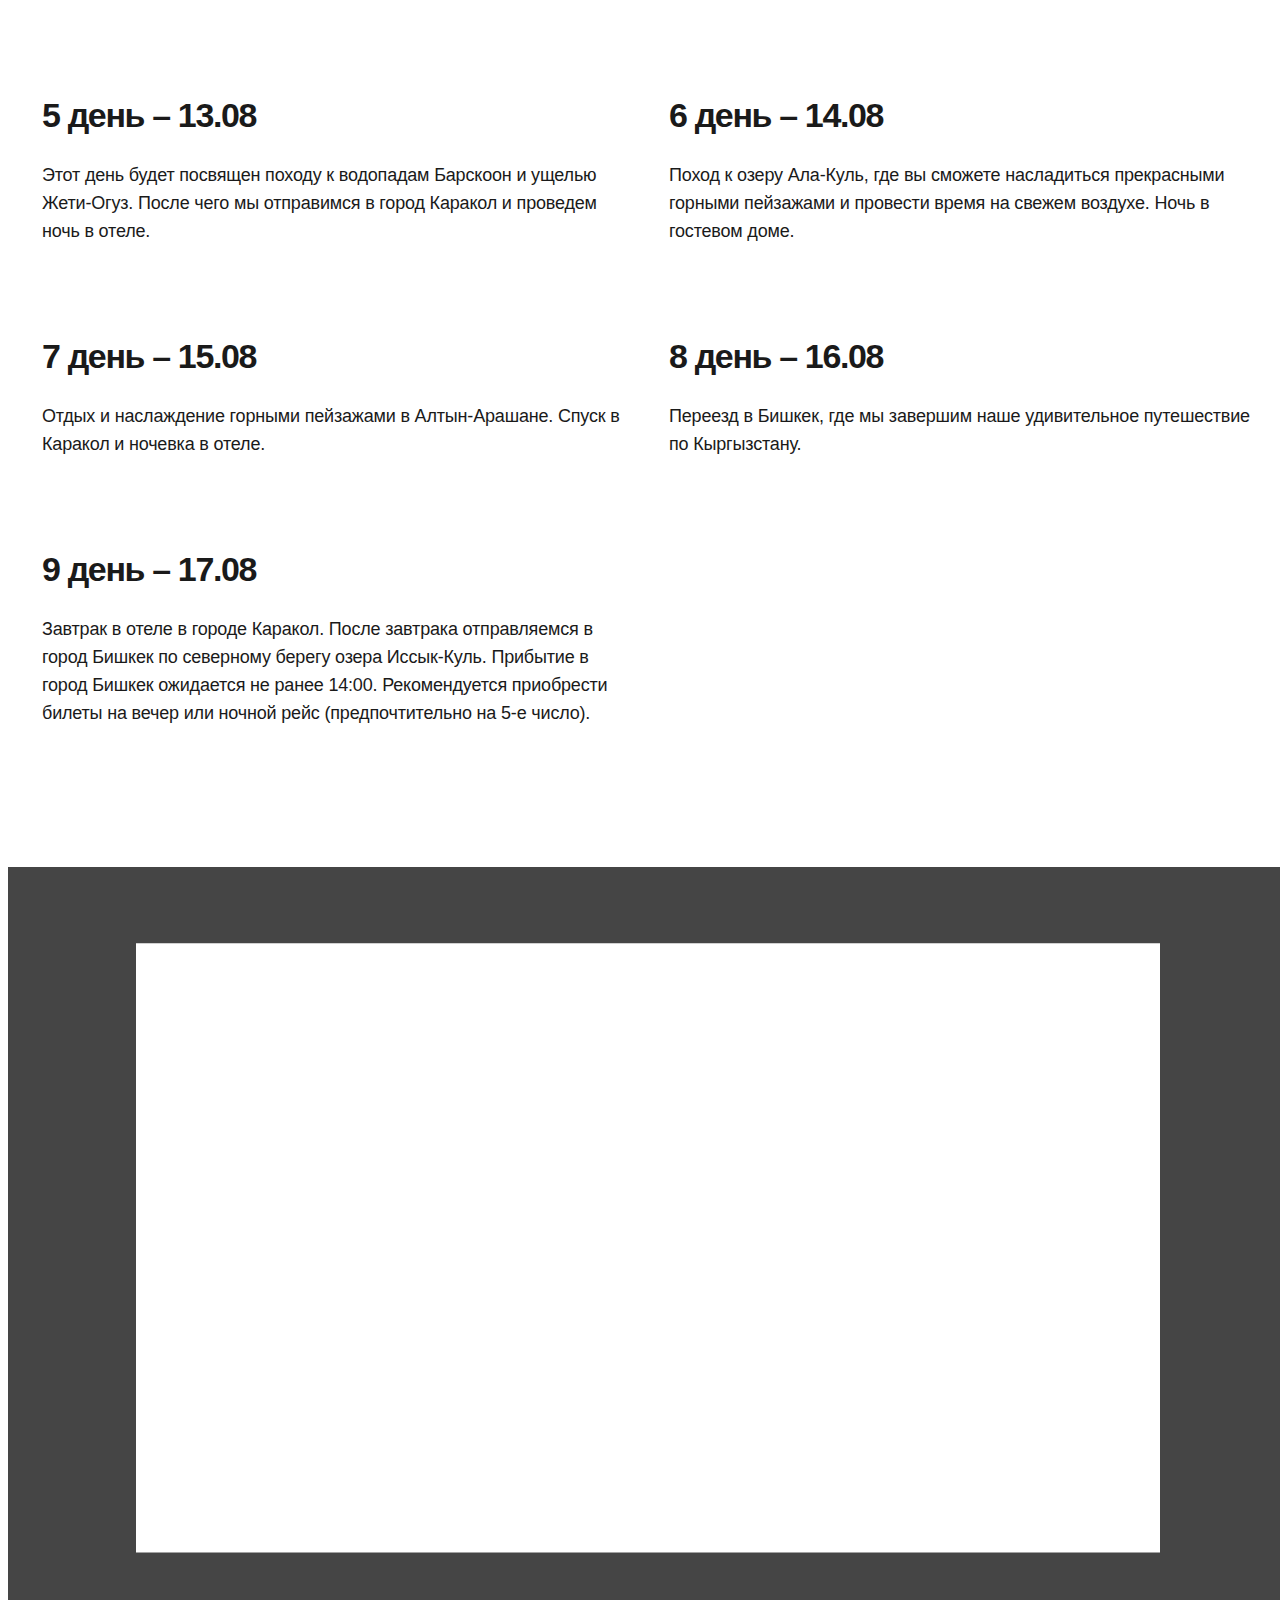
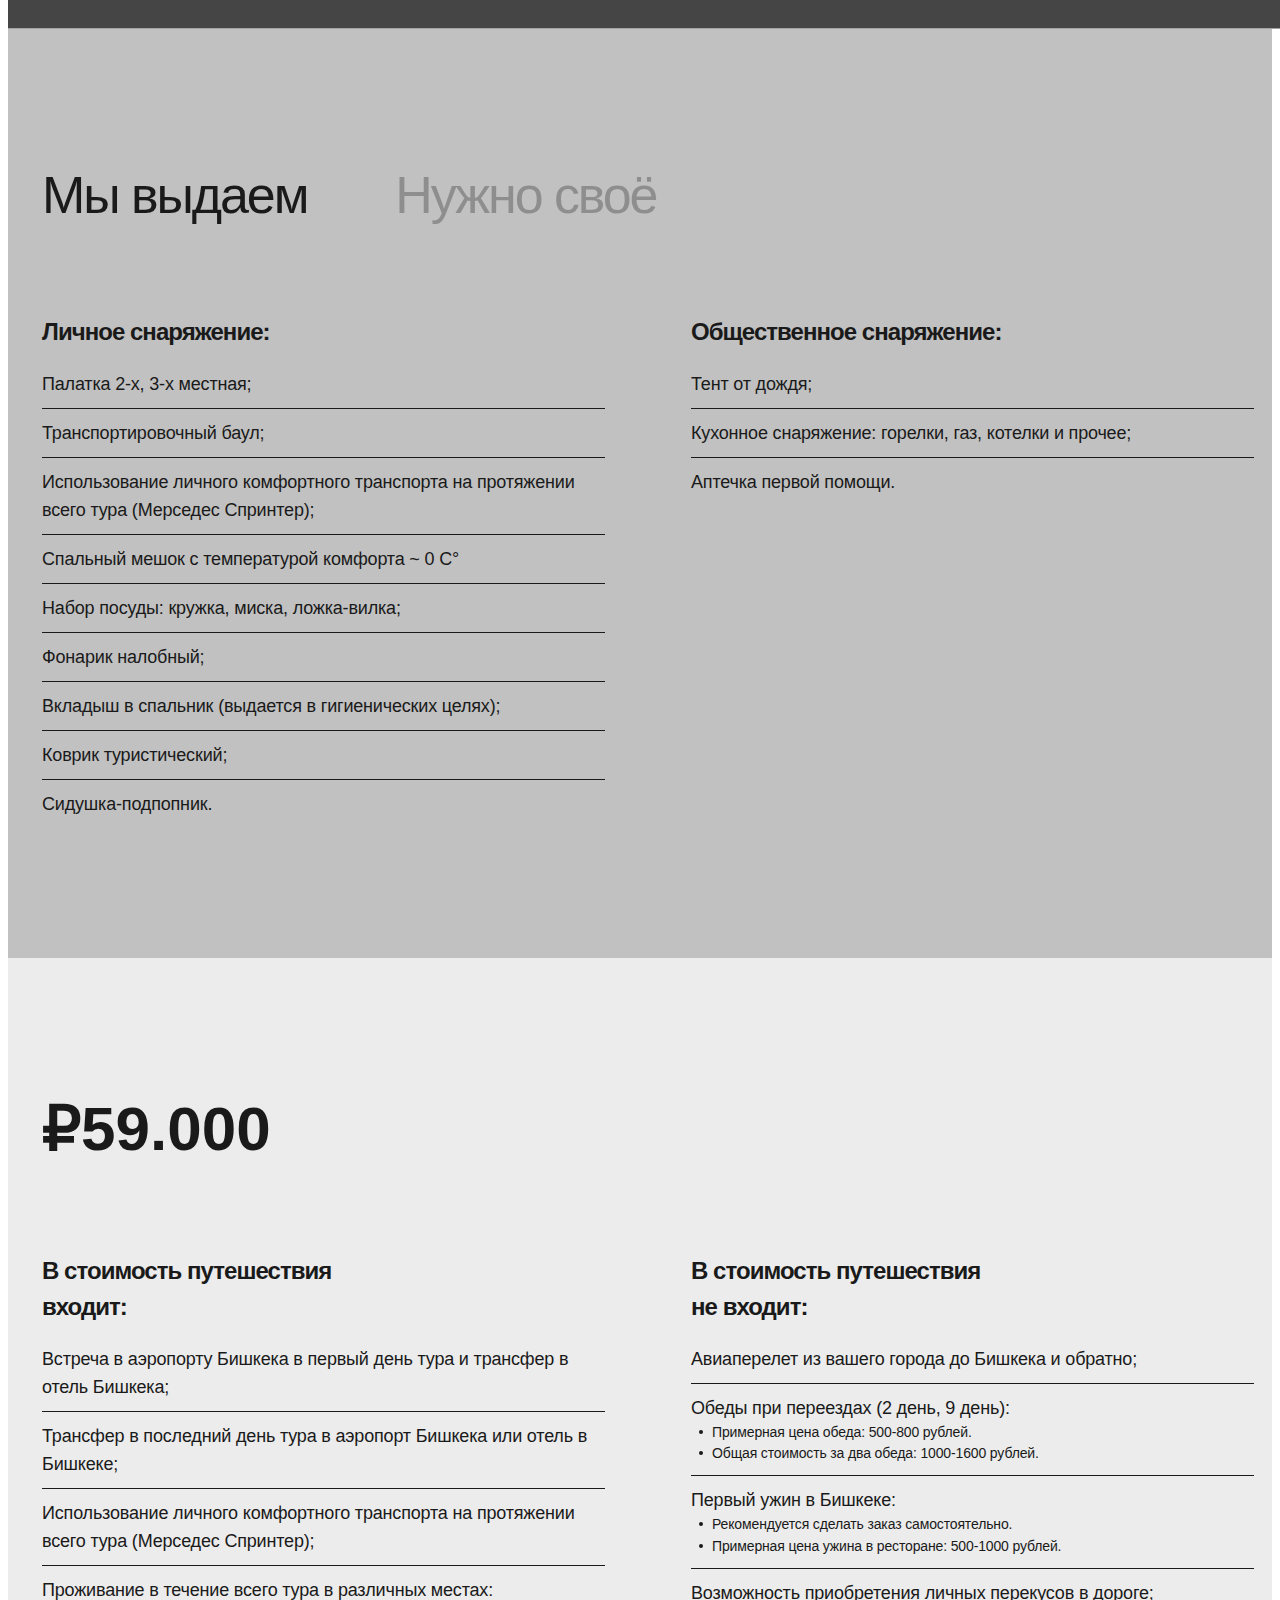
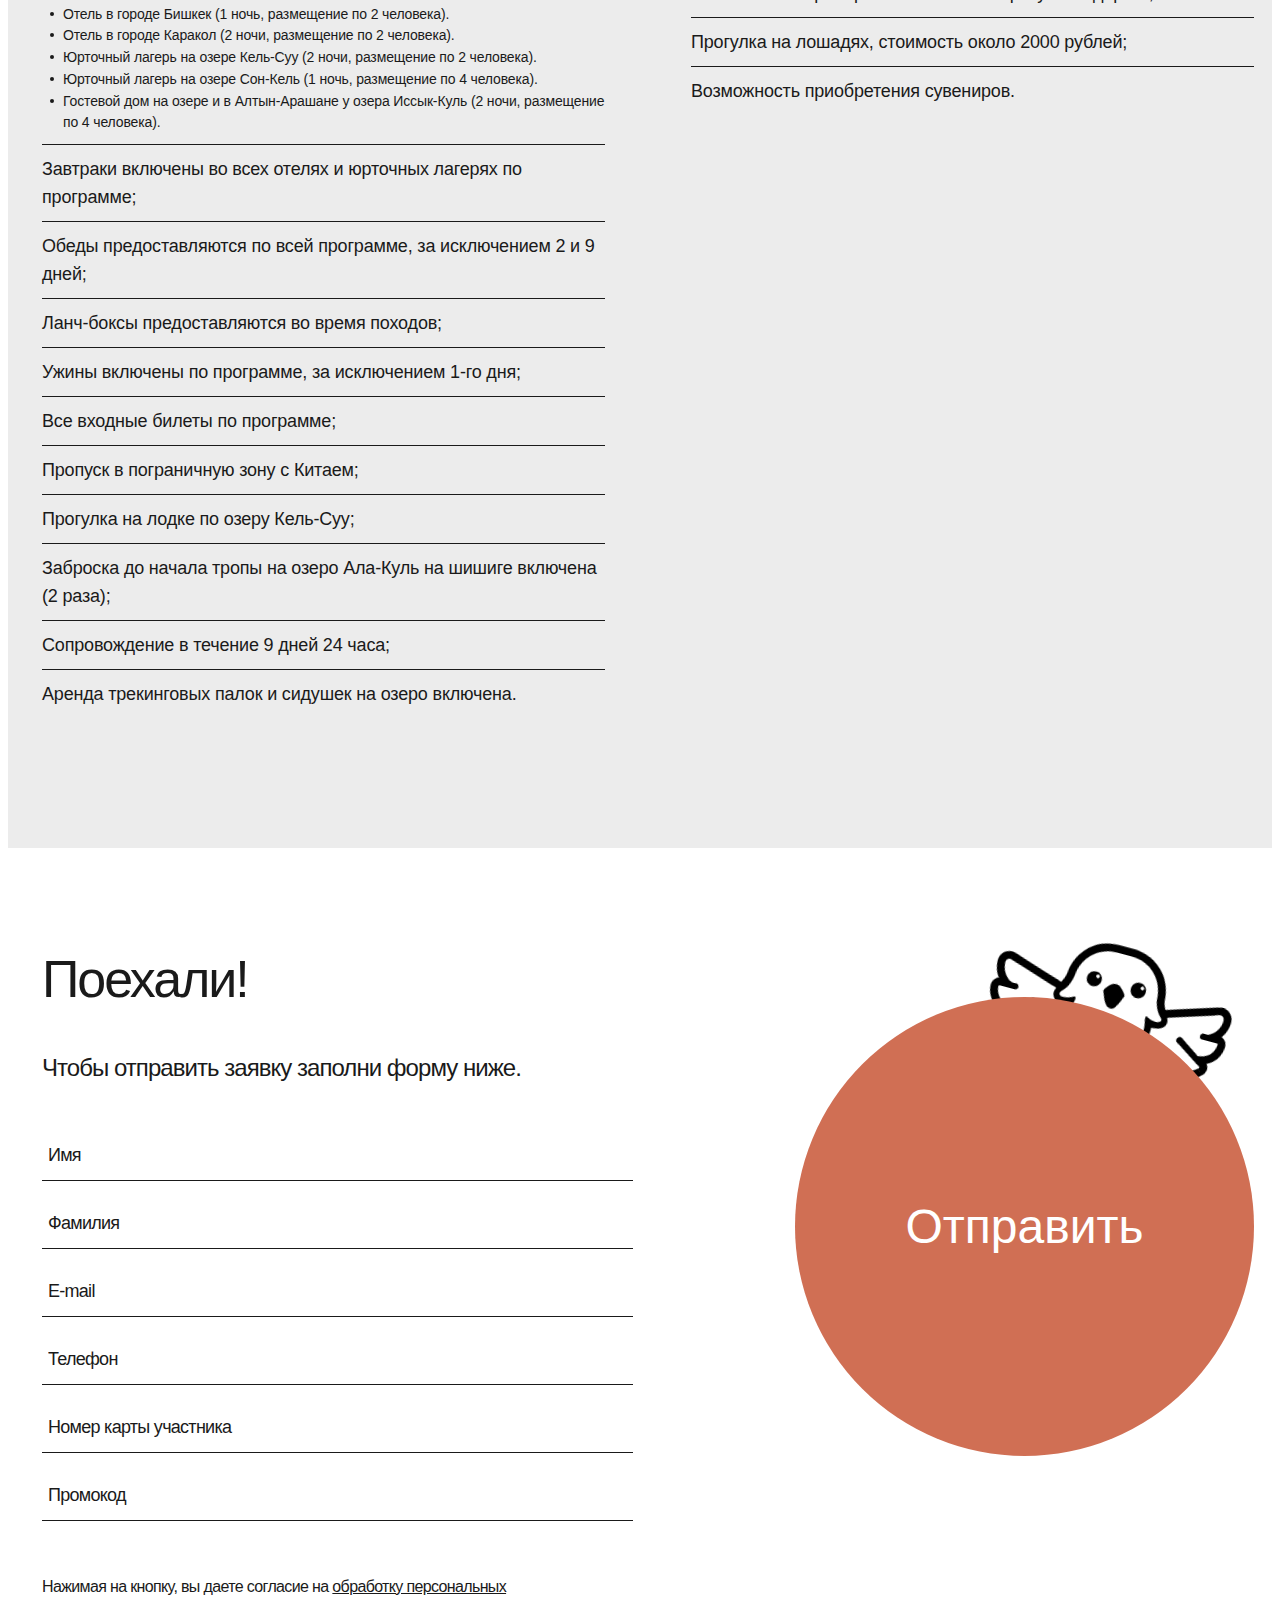
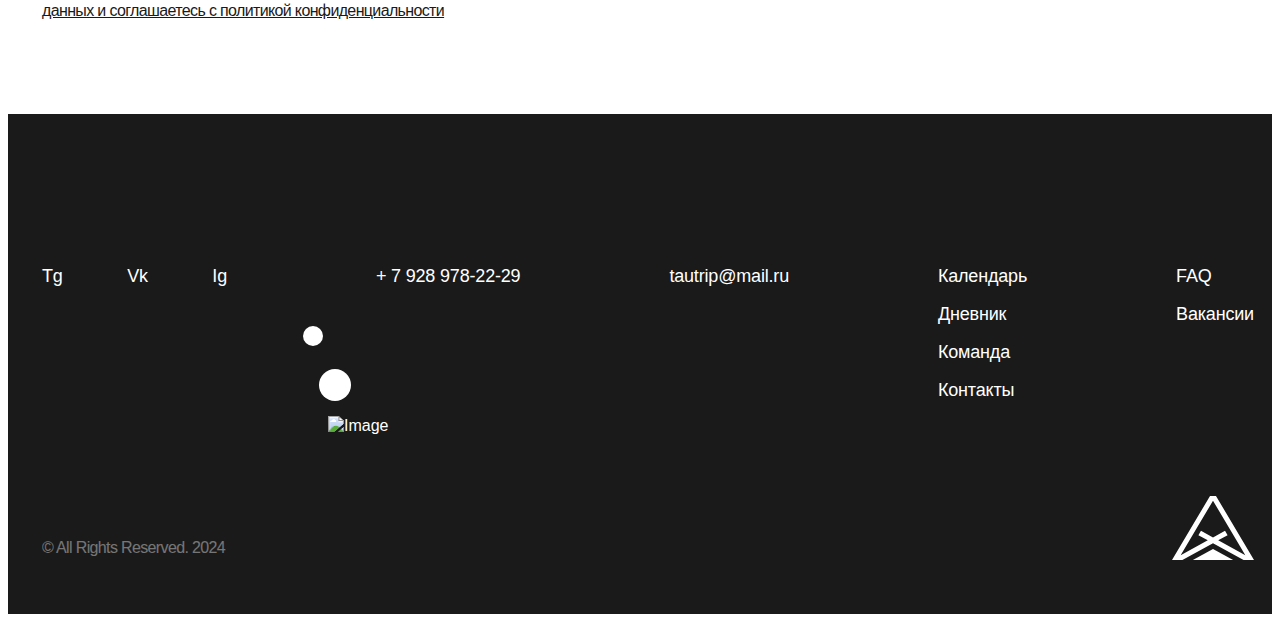
==== commit e1c43218: "fix: Improvements" ====
--- a/calendar-inner.html
+++ b/calendar-inner.html
@@ -50,6 +50,7 @@
 						<img src="img/logotype.svg" width="44" height="34" alt="TAUTRIP" class="default">
 						<img src="img/logotype-white.svg" width="44" height="34" alt="TAUTRIP" class="white">
 						<img src="img/logotype-gray.svg" width="44" height="34" alt="TAUTRIP" class="gray">
+						<img src="img/logotype-red.svg" width="44" height="34" alt="TAUTRIP" class="red">
 					</a>
 					<button class="hamburger" id="hamburger-toggle" aria-label="Меню">
 						<span class="hamburger__inner"></span>
@@ -225,7 +226,7 @@
 			</section>
 			<!-- end of programs -->
 			<!-- content video -->
-			<div class="content-video">
+			<div class="content-video" id="content-video">
 				<video playsinline poster="img/video-01.jpg" class="content-video__media">
 					<source src="video/video-01.mp4" type="video/mp4">
 				</video>
--- a/css/app.min.css
+++ b/css/app.min.css
@@ -283,6 +283,11 @@
   opacity: 1;
   pointer-events: auto;
 }
+@media screen and (hover: hover) {
+  .header--gray .header__logotype:hover::before, .header--gray .header__logotype:hover::after {
+    opacity: 1;
+  }
+}
 .header--gray .nav__link {
   color: #444749;
 }
@@ -351,10 +356,51 @@
       -ms-transform: translate(-50%, 0);
           transform: translate(-50%, 0);
   display: block;
-  overflow: hidden;
   min-width: 44px;
   width: 44px;
   height: 34px;
+}
+.header__logotype::before {
+  content: "";
+  position: absolute;
+  top: 50%;
+  left: 50%;
+  z-index: 1;
+  -webkit-transform: translate3d(-50%, -50%, 0);
+          transform: translate3d(-50%, -50%, 0);
+  display: block;
+  width: 39px;
+  height: 33px;
+  opacity: 0;
+  background-image: url(../img/logotype-triangle.svg);
+  background-repeat: no-repeat;
+  background-size: contain;
+  background-position: center center;
+  -webkit-filter: blur(8px);
+          filter: blur(8px);
+  -webkit-transition: all 0.25s ease-in-out;
+  transition: all 0.25s ease-in-out;
+}
+.header__logotype::after {
+  content: "";
+  position: absolute;
+  top: 50%;
+  left: 50%;
+  z-index: 1;
+  -webkit-transform: translate3d(-50%, -50%, 0);
+          transform: translate3d(-50%, -50%, 0);
+  display: block;
+  width: 39px;
+  height: 33px;
+  opacity: 0;
+  background-image: url(../img/logotype-triangle.svg);
+  background-repeat: no-repeat;
+  background-size: contain;
+  background-position: center center;
+  -webkit-filter: blur(14px);
+          filter: blur(14px);
+  -webkit-transition: all 0.25s ease-in-out;
+  transition: all 0.25s ease-in-out;
 }
 .header__logotype img {
   position: absolute;
@@ -370,9 +416,22 @@
   transition: all 0.25s ease-in-out;
 }
 .header__logotype .white,
-.header__logotype .gray {
+.header__logotype .gray,
+.header__logotype .red {
   opacity: 0;
   pointer-events: none;
+}
+@media screen and (hover: hover) {
+  .header__logotype:hover .default,
+  .header__logotype:hover .white,
+  .header__logotype:hover .gray {
+    opacity: 0;
+    pointer-events: none;
+  }
+  .header__logotype:hover .red {
+    opacity: 1;
+    pointer-events: auto;
+  }
 }
 @media screen and (min-width: 430px) and (max-width: 743px) {
   .header__logotype {
@@ -3313,8 +3372,8 @@
 }
 @media screen and (hover: hover) {
   .diary-card__img:hover img {
-    -webkit-transform: scale(1.1) translateZ(0);
-            transform: scale(1.1) translateZ(0);
+    -webkit-transform: scale(1.05) translateZ(0);
+            transform: scale(1.05) translateZ(0);
     -webkit-transition: all 0.45s ease;
     transition: all 0.45s ease;
   }
@@ -3490,8 +3549,8 @@
 
 @media screen and (hover: hover) {
   .read-also-card:hover .read-also-card__img img {
-    -webkit-transform: scale(1.1) translateZ(0);
-            transform: scale(1.1) translateZ(0);
+    -webkit-transform: scale(1.05) translateZ(0);
+            transform: scale(1.05) translateZ(0);
     -webkit-transition: all 0.45s ease;
     transition: all 0.45s ease;
   }
@@ -5047,6 +5106,11 @@
     padding: 2px 10px;
   }
 }
+.calendar-filter__rating {
+  padding: 10.5px 8px;
+  border: 2px solid #FFFFFF;
+  border-radius: 98px;
+}
 
 @media screen and (max-width: 743px) {
   .calendar-list__wrapper {
@@ -5958,4 +6022,43 @@
   margin-top: 10px;
   padding-top: 10px;
   border-top: 1px solid #1A1A1A;
+}
+
+.rating-select {
+  display: -webkit-box;
+  display: -ms-flexbox;
+  display: flex;
+  -webkit-box-align: center;
+      -ms-flex-align: center;
+          align-items: center;
+  -webkit-box-pack: center;
+      -ms-flex-pack: center;
+          justify-content: center;
+  -webkit-box-orient: horizontal;
+  -webkit-box-direction: reverse;
+      -ms-flex-direction: row-reverse;
+          flex-direction: row-reverse;
+}
+.rating-select__input {
+  display: none;
+}
+.rating-select__input:hover ~ .rating-select__label .rating-select__icon {
+  color: #C1C1C1;
+}
+.rating-select__input:checked ~ .rating-select__label .rating-select__icon {
+  color: #FFFFFF;
+}
+.rating-select__label {
+  display: block;
+  margin: 0;
+  cursor: pointer;
+}
+.rating-select__label ~ .rating-select__label {
+  margin-left: 3px;
+}
+.rating-select__icon {
+  min-width: 28px;
+  width: 28px;
+  height: 28px;
+  color: #444749;
 }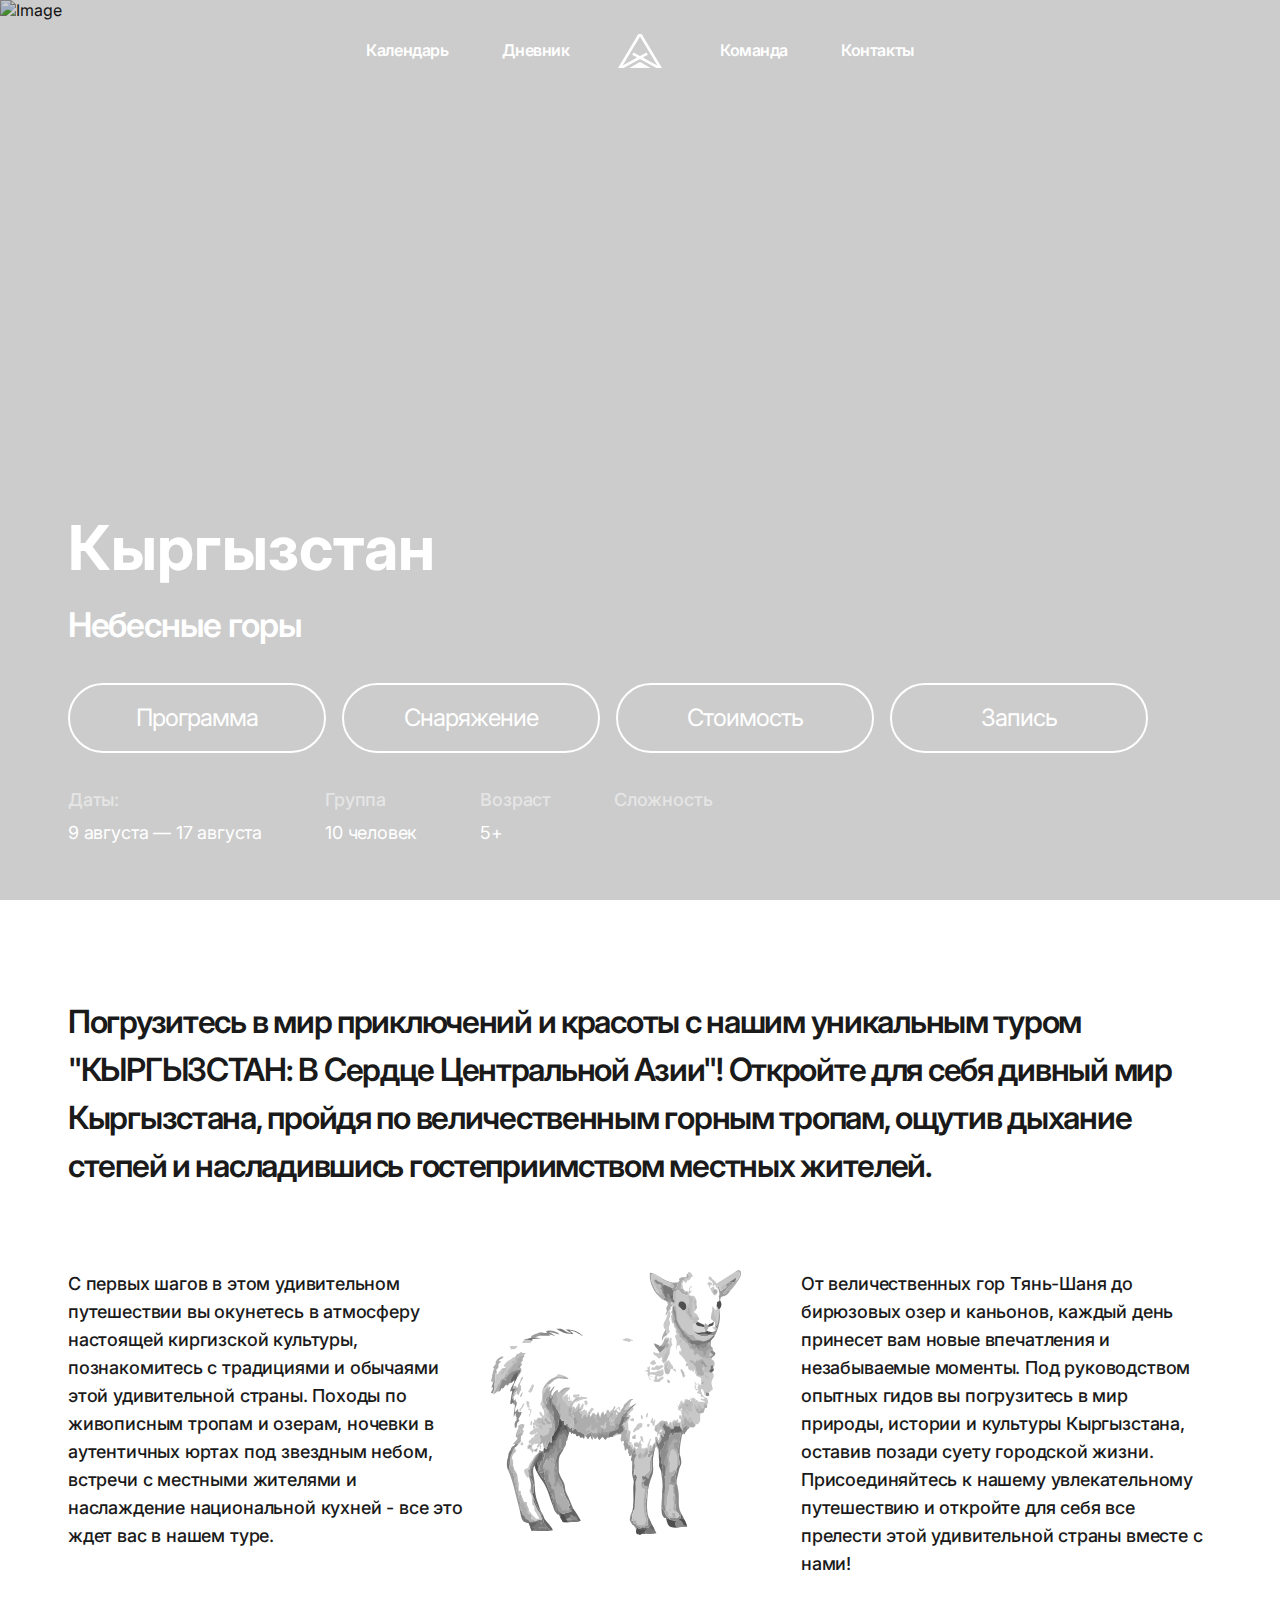
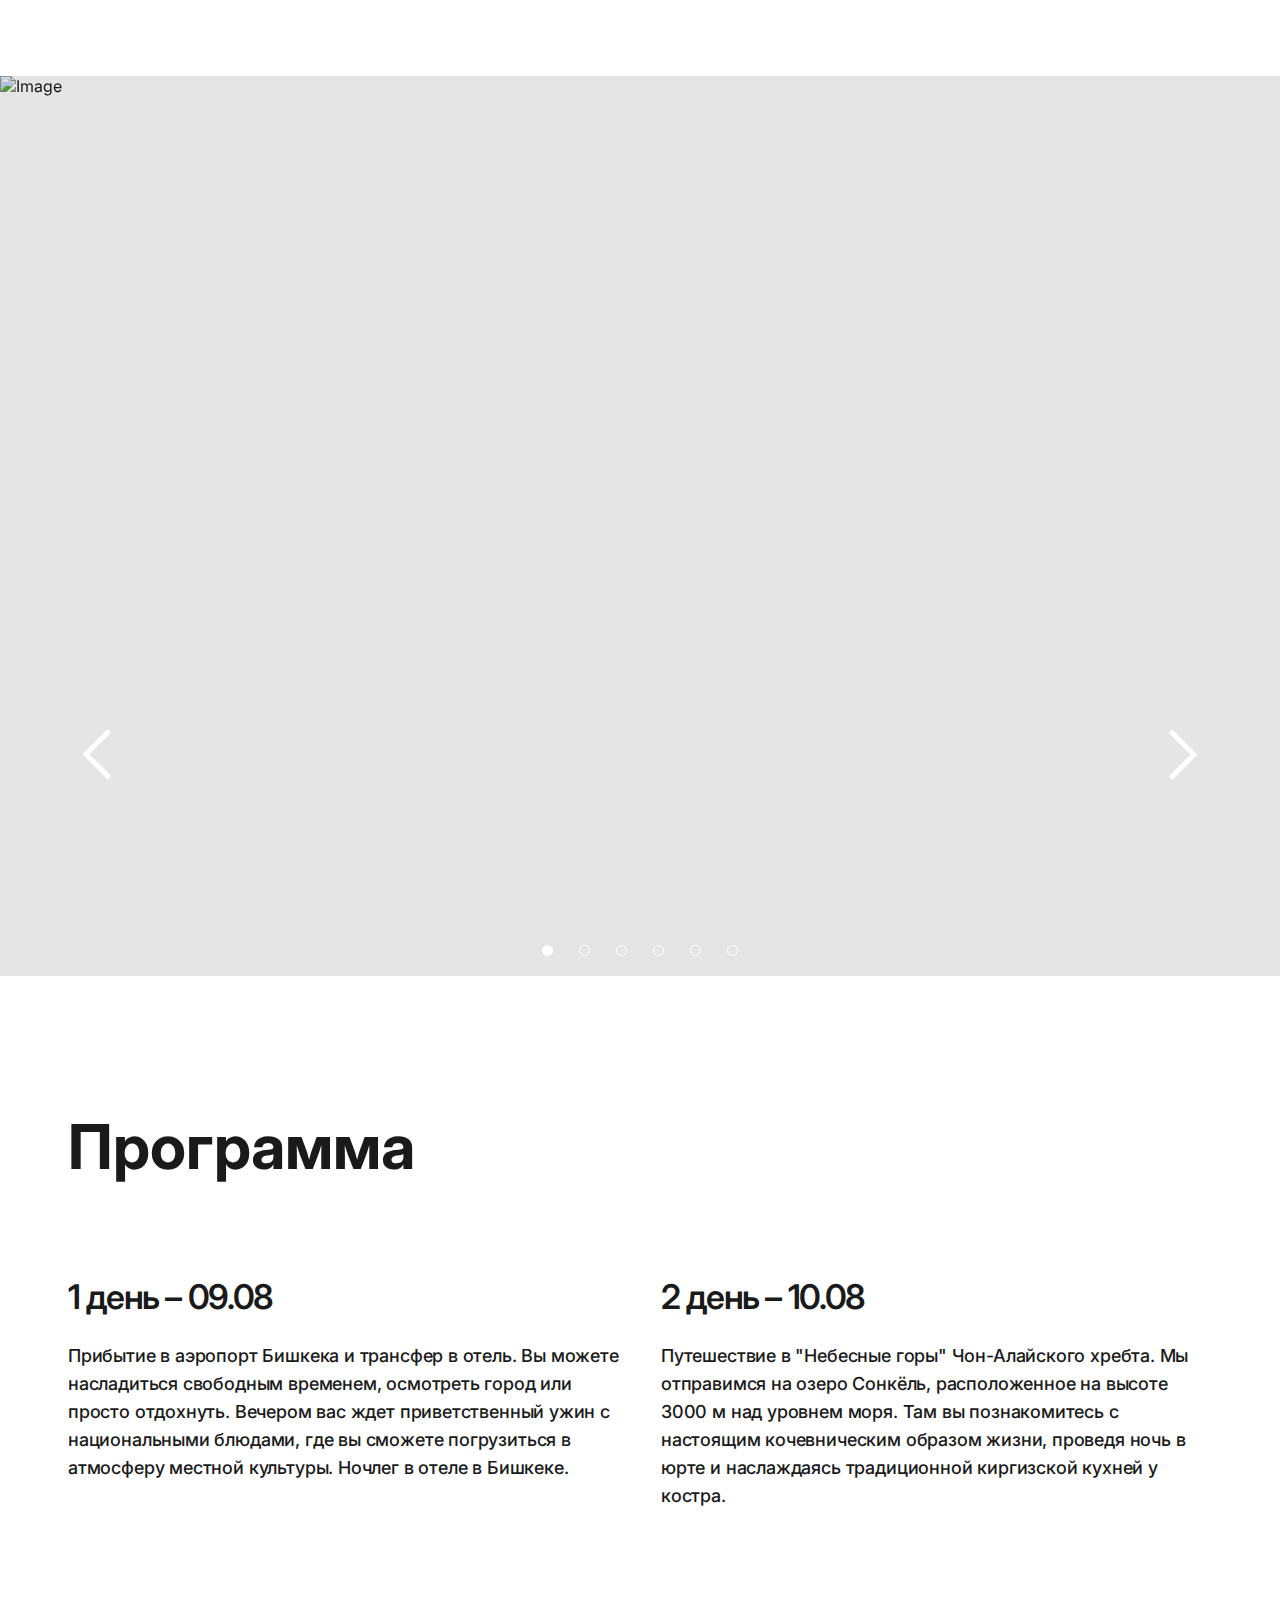
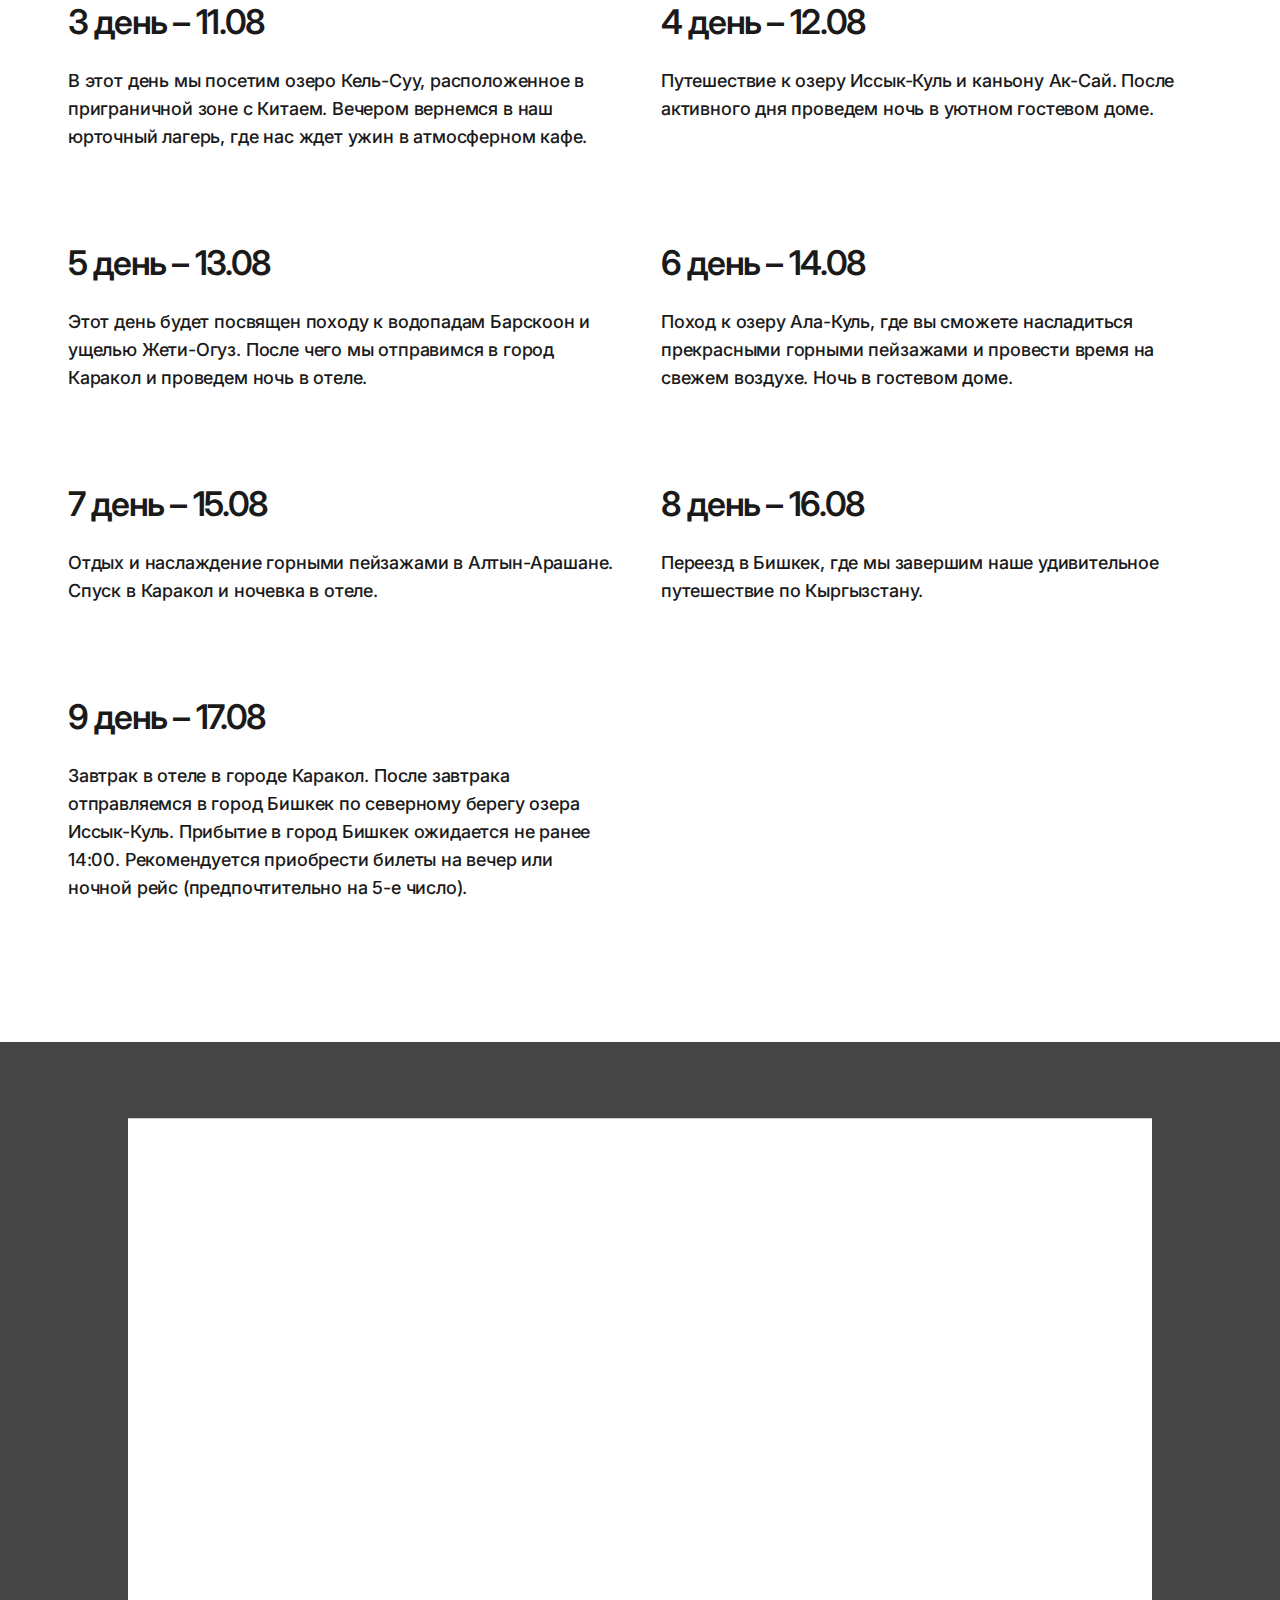
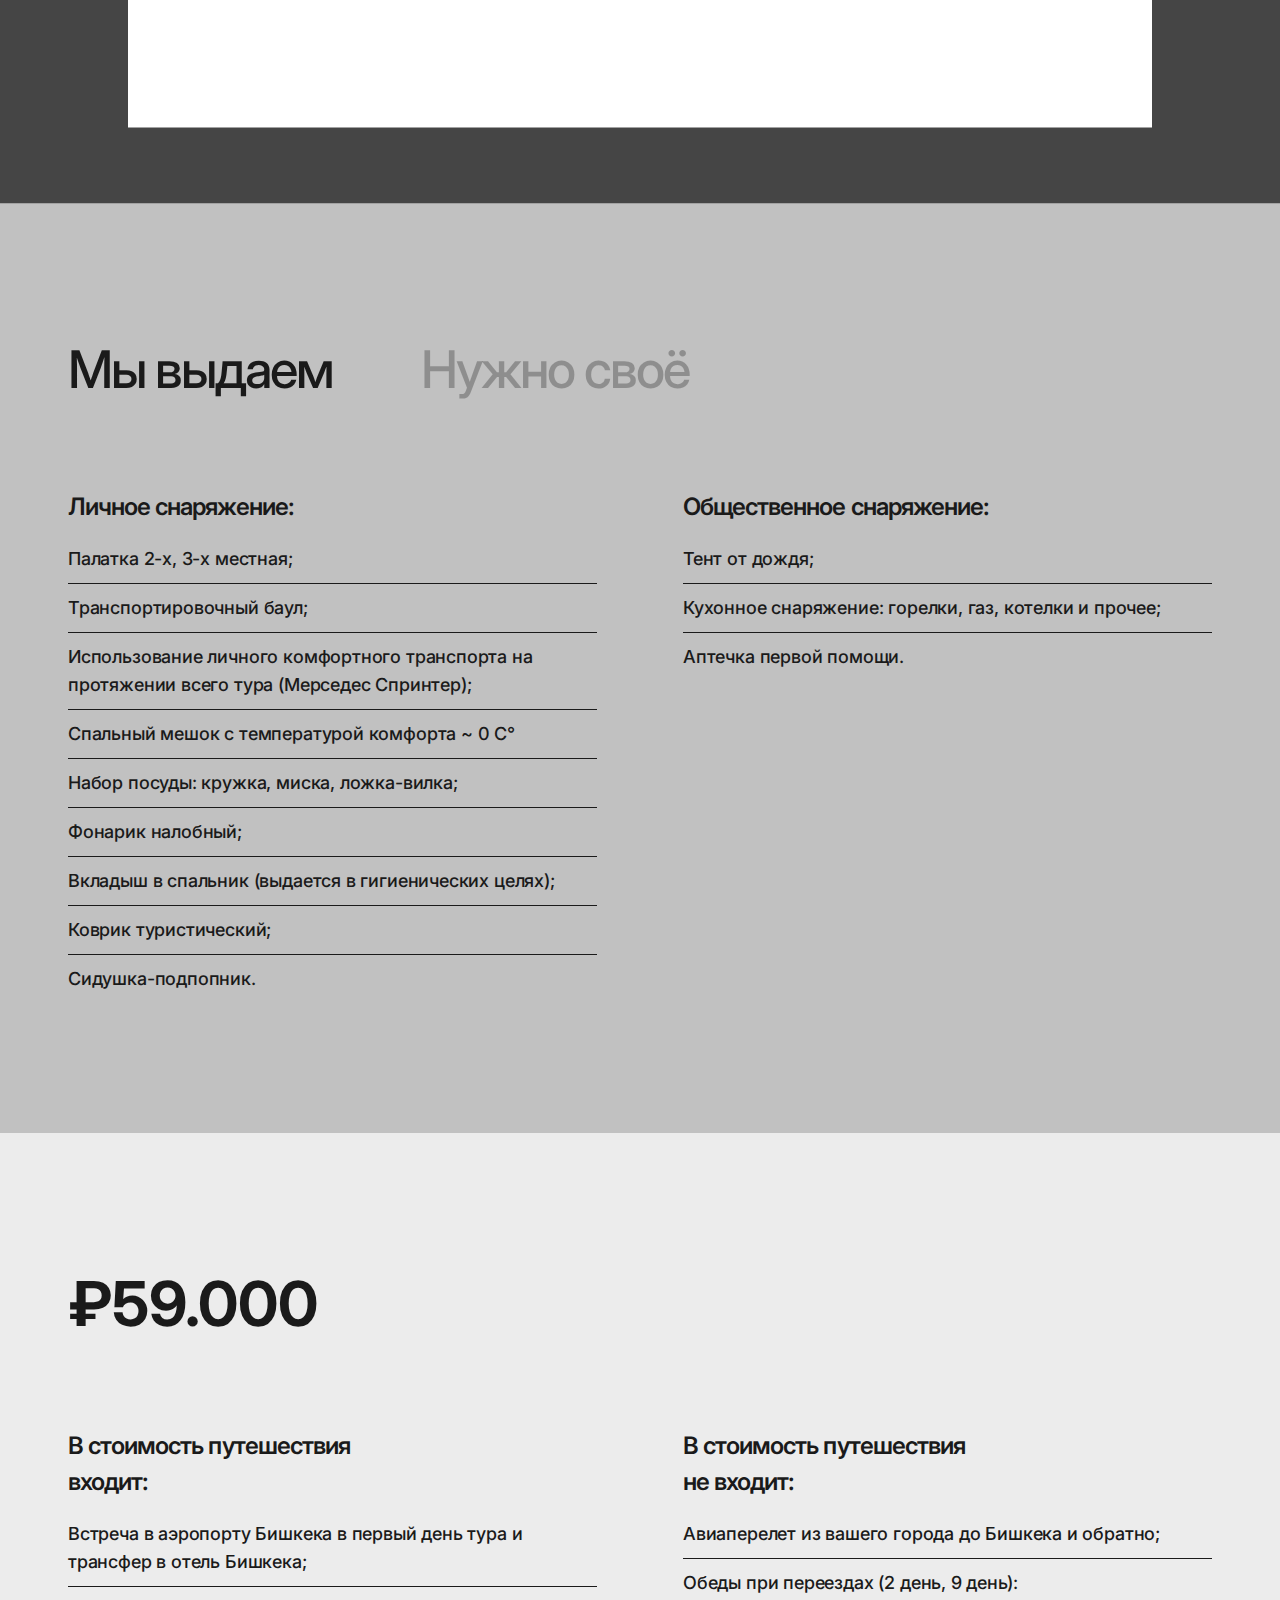
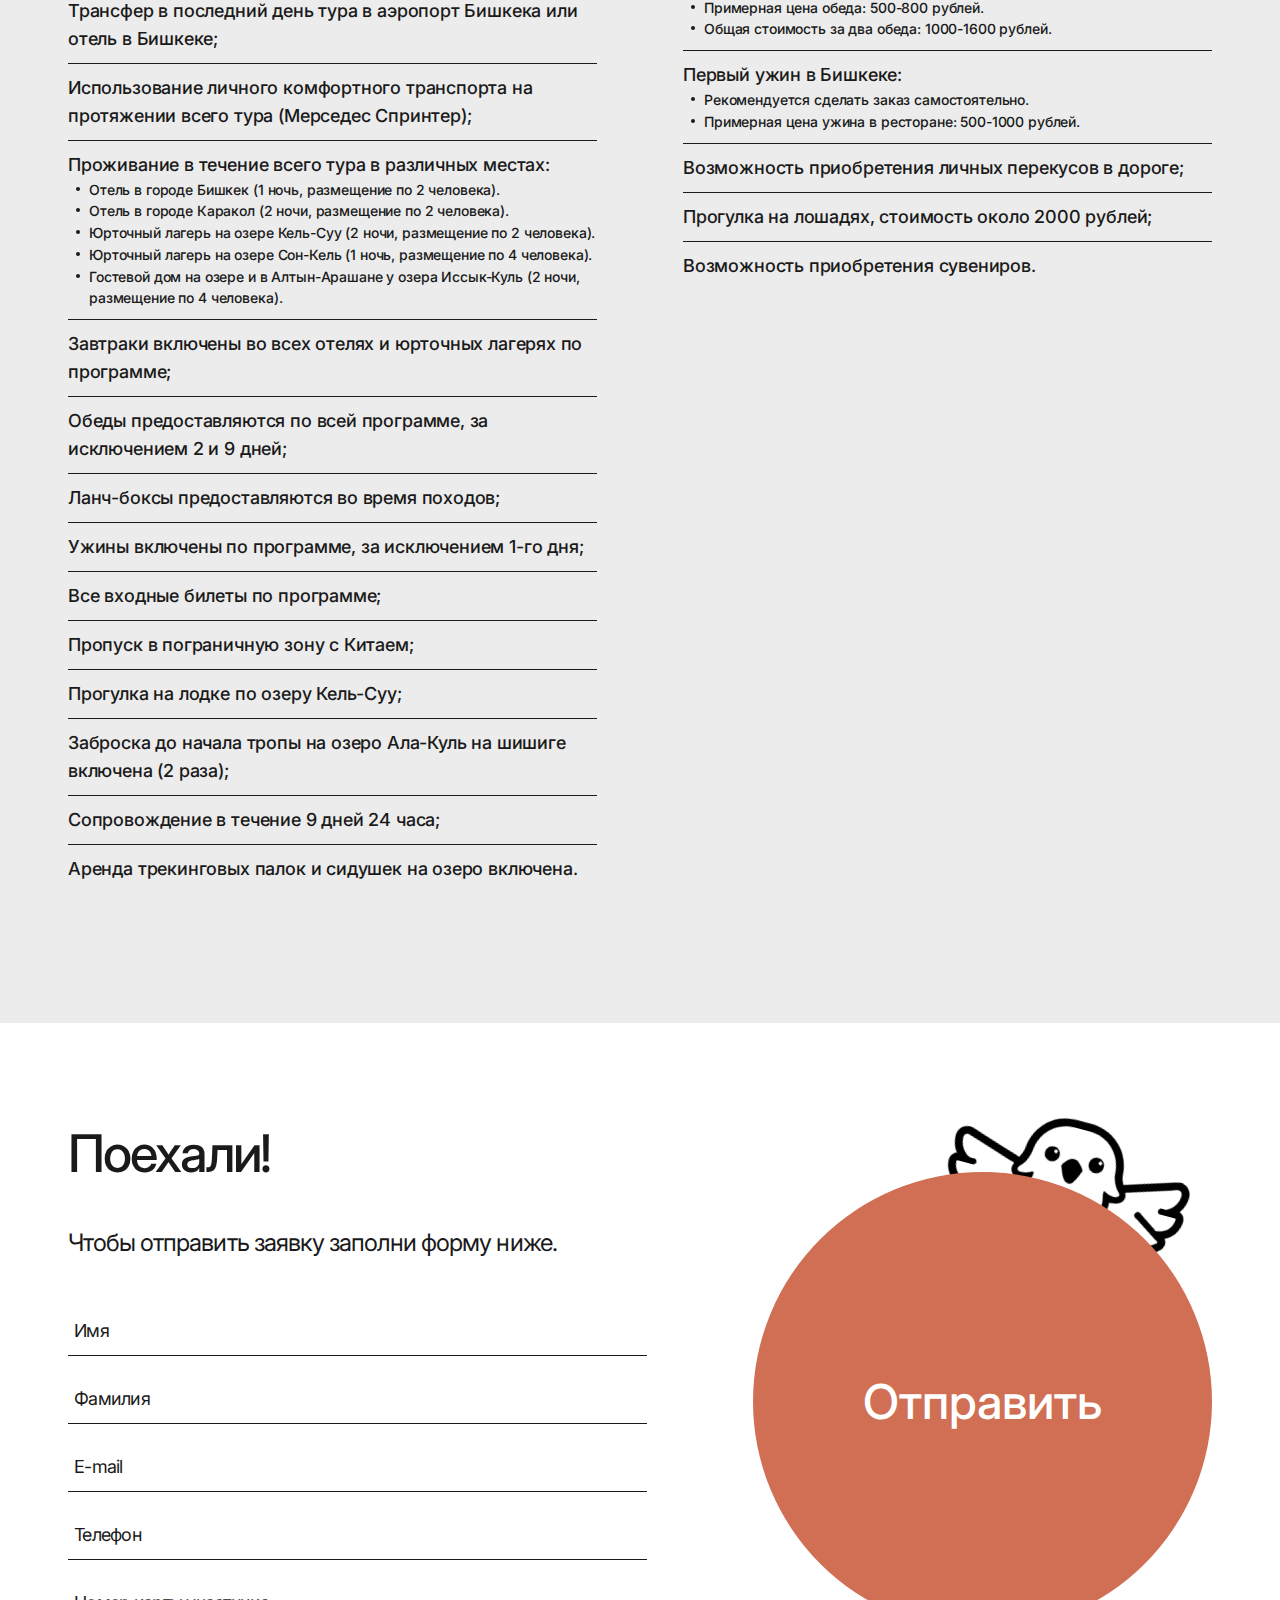
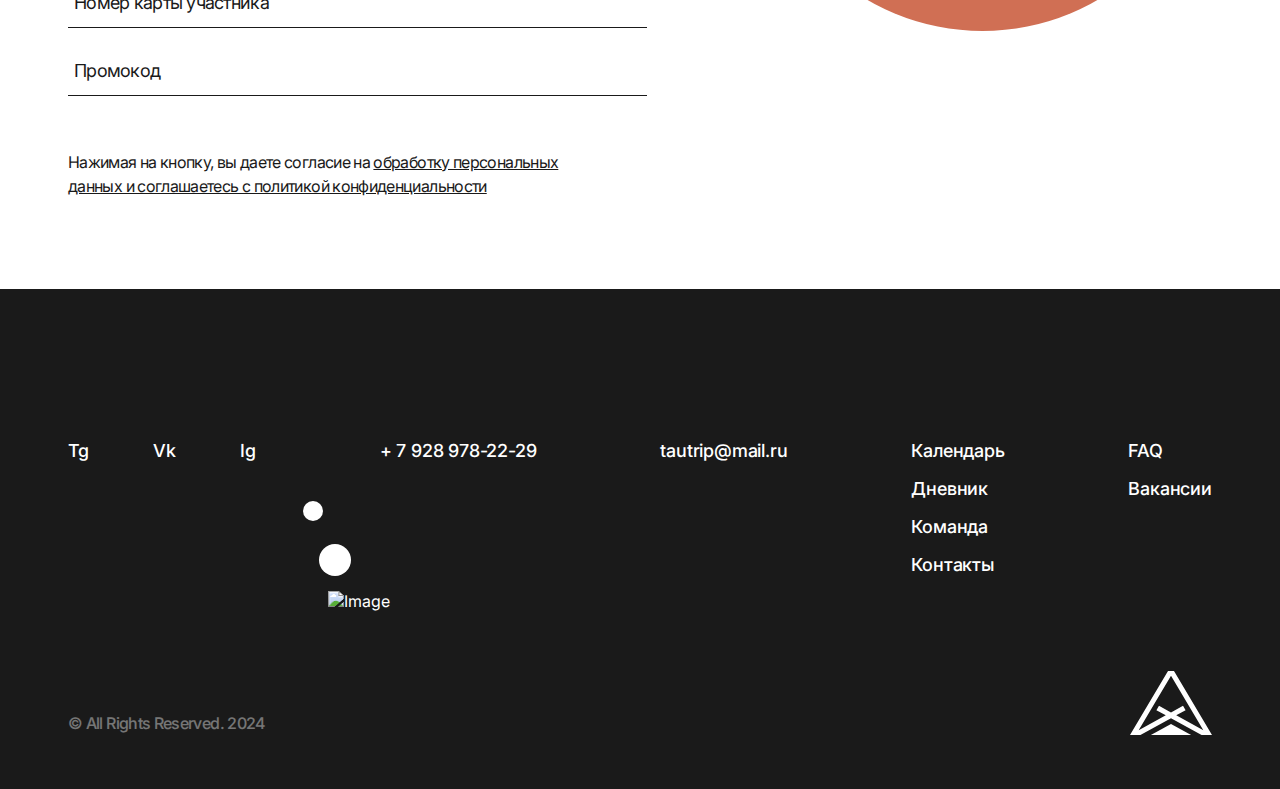
==== commit 6dc086a0: "fix: Improvements" ====
--- a/calendar-inner.html
+++ b/calendar-inner.html
@@ -450,7 +450,7 @@
 								<!-- add 'is--error' for visible error message -->
 								<div class="input-field application__input">
 									<div class="input-field__inner">
-										<input type="text" class="input-field__input" placeholder="Телефон" data-inputmask="'mask': '+7 (999) 999-99-99'">
+										<input type="tel" class="input-field__input" placeholder="Телефон">
 										<span class="input-field__error">Введите имя пользователя</span>
 									</div>
 								</div>
--- a/css/app.min.css
+++ b/css/app.min.css
@@ -256,6 +256,326 @@
   color: #D06F54;
 }
 
+.flatpickr-calendar {
+  width: 328px;
+  background: #1A1A1A;
+  border: none;
+  border-radius: 16px;
+  -webkit-box-shadow: none;
+          box-shadow: none;
+}
+.flatpickr-calendar::before, .flatpickr-calendar::after {
+  display: none;
+}
+@media screen and (max-width: 359px) {
+  .flatpickr-calendar {
+    width: 100%;
+  }
+}
+
+.flatpickr-months .flatpickr-prev-month.flatpickr-disabled, .flatpickr-months .flatpickr-next-month.flatpickr-disabled {
+  display: block;
+  opacity: 0;
+  visibility: hidden;
+  pointer-events: none;
+}
+
+.flatpickr-current-month {
+  position: static;
+  -webkit-transform: none;
+      -ms-transform: none;
+          transform: none;
+  display: -webkit-box;
+  display: -ms-flexbox;
+  display: flex;
+  -webkit-box-align: center;
+      -ms-flex-align: center;
+          align-items: center;
+  -webkit-box-pack: justify;
+      -ms-flex-pack: justify;
+          justify-content: space-between;
+  padding: 0;
+  width: -webkit-fit-content;
+  width: -moz-fit-content;
+  width: fit-content;
+  height: 24px;
+}
+
+.flatpickr-months .flatpickr-month {
+  position: static;
+  -webkit-box-flex: 0;
+      -ms-flex: none;
+          flex: none;
+  margin: 0 8px;
+  height: 24px;
+}
+
+.flatpickr-current-month .flatpickr-monthDropdown-months {
+  -webkit-appearance: none;
+     -moz-appearance: none;
+          appearance: none;
+  display: block;
+  margin: 0;
+  padding: 0 8px;
+  width: -webkit-fit-content;
+  width: -moz-fit-content;
+  width: fit-content;
+  font-size: 18px;
+  font-weight: 600;
+  line-height: 1;
+  color: #FFFFFF;
+  background: transparent;
+  border: none;
+  border-radius: 0;
+  pointer-events: none;
+}
+.flatpickr-current-month .flatpickr-monthDropdown-months:focus {
+  outline: none;
+}
+
+.numInputWrapper {
+  display: block;
+  width: -webkit-fit-content !important;
+  width: -moz-fit-content !important;
+  width: fit-content !important;
+}
+
+.numInputWrapper:hover {
+  background: transparent;
+}
+
+.flatpickr-current-month input.cur-year {
+  -webkit-appearance: none;
+          appearance: none;
+  -moz-appearance: textfield;
+  display: block;
+  margin-left: 0;
+  padding: 0;
+  width: 52px;
+  font-size: 18px;
+  font-weight: 600;
+  color: #FFFFFF;
+  background: transparent;
+  border: none;
+  border-radius: 0;
+  pointer-events: none;
+}
+.flatpickr-current-month input.cur-year::-webkit-outer-spin-button, .flatpickr-current-month input.cur-year::-webkit-inner-spin-button {
+  display: none;
+  -webkit-appearance: none;
+          appearance: none;
+  margin: 0;
+}
+.flatpickr-current-month input.cur-year:focus {
+  outline: none;
+}
+
+.numInputWrapper span.arrowUp,
+.numInputWrapper span.arrowDown {
+  display: none;
+}
+
+.flatpickr-months .flatpickr-prev-month, .flatpickr-months .flatpickr-next-month {
+  position: static;
+  padding: 0;
+  width: 24px;
+  height: 24px;
+  color: #FFFFFF;
+}
+
+.flatpickr-months .flatpickr-prev-month:hover, .flatpickr-months .flatpickr-next-month:hover {
+  color: #FFFFFF;
+}
+
+.flatpickr-months .flatpickr-prev-month:hover svg, .flatpickr-months .flatpickr-next-month:hover svg {
+  fill: transparent;
+}
+
+.flatpickr-months .flatpickr-prev-month svg, .flatpickr-months .flatpickr-next-month svg {
+  width: 16px;
+  height: 16px;
+}
+
+.flatpickr-months {
+  -webkit-box-pack: center;
+      -ms-flex-pack: center;
+          justify-content: center;
+  padding: 12px 12px 0;
+  margin-bottom: 14px;
+}
+
+.flatpickr-rContainer {
+  padding: 0 9px 8px;
+  max-width: 100%;
+}
+
+.flatpickr-days {
+  width: 100%;
+}
+
+.dayContainer {
+  width: 100%;
+  max-width: none;
+  min-width: auto;
+}
+
+.flatpickr-weekdays {
+  margin-bottom: 16px;
+  height: 40px;
+  border-bottom: 1px solid #424242;
+}
+@media screen and (max-width: 359px) {
+  .flatpickr-weekdays {
+    margin-bottom: 10px;
+    height: 30px;
+  }
+}
+
+.flatpickr-weekdays .flatpickr-weekdaycontainer {
+  -webkit-box-pack: justify;
+      -ms-flex-pack: justify;
+          justify-content: space-between;
+}
+
+span.flatpickr-weekday {
+  position: relative;
+  max-width: 40px;
+  width: 40px;
+  height: 40px;
+  font-size: 14px;
+  font-weight: 600;
+  line-height: 39px;
+  text-transform: uppercase;
+  color: #FFFFFF;
+  border: none;
+  border-radius: 0;
+}
+span.flatpickr-weekday:last-child, span.flatpickr-weekday:nth-last-child(2) {
+  color: #D06F54;
+}
+@media screen and (max-width: 359px) {
+  span.flatpickr-weekday {
+    padding-right: 8px;
+    max-width: 14.29%;
+    width: 14.29%;
+    height: 30px;
+    font-size: 10px;
+    line-height: 30px;
+  }
+  span.flatpickr-weekday::before {
+    width: 30px;
+    height: 30px;
+  }
+}
+
+.flatpickr-day {
+  margin-bottom: 4px;
+}
+
+.flatpickr-day {
+  position: relative;
+  max-width: 40px;
+  height: 40px;
+  font-size: 14px;
+  font-weight: normal;
+  color: #FFFFFF;
+  background: transparent;
+  border: none;
+}
+.flatpickr-day::before {
+  content: "";
+  position: absolute;
+  top: 0;
+  left: 0;
+  bottom: 0;
+  display: block;
+  width: 40px;
+  height: 40px;
+  border-radius: 50%;
+}
+@media screen and (max-width: 359px) {
+  .flatpickr-day {
+    padding-right: 8px;
+    max-width: 14.29%;
+    width: 14.29%;
+    height: 30px;
+    font-size: 10px;
+    line-height: 30px;
+  }
+  .flatpickr-day::before {
+    width: 30px;
+    height: 30px;
+  }
+}
+
+.flatpickr-day.flatpickr-disabled,
+.flatpickr-day.prevMonthDay,
+.flatpickr-day.nextMonthDay {
+  opacity: 1;
+  color: rgba(224, 224, 224, 0.35);
+}
+
+.flatpickr-day.inRange, .flatpickr-day.prevMonthDay.inRange, .flatpickr-day.nextMonthDay.inRange, .flatpickr-day.today.inRange, .flatpickr-day.prevMonthDay.today.inRange, .flatpickr-day.nextMonthDay.today.inRange, .flatpickr-day:hover, .flatpickr-day.prevMonthDay:hover, .flatpickr-day.nextMonthDay:hover, .flatpickr-day:focus, .flatpickr-day.prevMonthDay:focus, .flatpickr-day.nextMonthDay:focus {
+  color: #FFFFFF;
+  background: #D06F54;
+}
+
+.flatpickr-day.today {
+  background: #424242;
+}
+
+.flatpickr-day.today:hover,
+.flatpickr-day.today:focus {
+  color: #FFFFFF;
+  background: #D06F54;
+}
+
+.flatpickr-day.selected {
+  color: #FFFFFF;
+  background: #D06F54;
+}
+.flatpickr-day.selected::before {
+  border-color: #D06F54;
+}
+.flatpickr-day.selected:hover {
+  color: #FFFFFF;
+  background: #D06F54;
+}
+.flatpickr-day.selected:hover::before {
+  border-color: #D06F54;
+}
+
+.flatpickr-day.startRange,
+.flatpickr-day.startRange:hover,
+.flatpickr-day.startRange:focus {
+  background: #D06F54;
+  border-color: #D06F54;
+}
+
+.flatpickr-day.endRange,
+.flatpickr-day.endRange:hover,
+.flatpickr-day.endRange:focus {
+  background: #D06F54;
+  border-color: #D06F54;
+}
+
+.flatpickr-day.inRange {
+  background: #D06F54;
+  border-color: #D06F54;
+  -webkit-box-shadow: -5px 0 0 #D06F54, 5px 0 0 #D06F54;
+          box-shadow: -5px 0 0 #D06F54, 5px 0 0 #D06F54;
+}
+
+.flatpickr-day.selected.startRange + .endRange:not(:nth-child(7n+1)), .flatpickr-day.startRange.startRange + .endRange:not(:nth-child(7n+1)), .flatpickr-day.endRange.startRange + .endRange:not(:nth-child(7n+1)) {
+  -webkit-box-shadow: -10px 0 0 #D06F54;
+          box-shadow: -10px 0 0 #D06F54;
+}
+
+.flatpickr-day.selected, .flatpickr-day.startRange, .flatpickr-day.endRange, .flatpickr-day.selected.inRange, .flatpickr-day.startRange.inRange, .flatpickr-day.endRange.inRange, .flatpickr-day.selected:focus, .flatpickr-day.startRange:focus, .flatpickr-day.endRange:focus, .flatpickr-day.selected:hover, .flatpickr-day.startRange:hover, .flatpickr-day.endRange:hover, .flatpickr-day.selected.prevMonthDay, .flatpickr-day.startRange.prevMonthDay, .flatpickr-day.endRange.prevMonthDay, .flatpickr-day.selected.nextMonthDay, .flatpickr-day.startRange.nextMonthDay, .flatpickr-day.endRange.nextMonthDay {
+  background: #D06F54;
+  border-color: #D06F54;
+}
+
 .header {
   position: relative;
   z-index: 500;
@@ -376,8 +696,8 @@
   background-repeat: no-repeat;
   background-size: contain;
   background-position: center center;
-  -webkit-filter: blur(8px);
-          filter: blur(8px);
+  -webkit-filter: blur(10px);
+          filter: blur(10px);
   -webkit-transition: all 0.25s ease-in-out;
   transition: all 0.25s ease-in-out;
 }
@@ -397,8 +717,8 @@
   background-repeat: no-repeat;
   background-size: contain;
   background-position: center center;
-  -webkit-filter: blur(14px);
-          filter: blur(14px);
+  -webkit-filter: blur(18px);
+          filter: blur(18px);
   -webkit-transition: all 0.25s ease-in-out;
   transition: all 0.25s ease-in-out;
 }
@@ -1575,7 +1895,7 @@
   }
 }
 @media screen and (max-width: 743px) {
-  .main__btn + .main__btn {
+  .main__btn + .main__square {
     margin-left: auto;
   }
 }
@@ -5103,13 +5423,106 @@
 }
 @media screen and (min-width: 744px) and (max-width: 1023px) {
   .calendar-filter__btn {
-    padding: 2px 10px;
+    padding: 3px 10px;
+    border: 1px solid #FFFFFF;
+  }
+}
+.calendar-filter__calendar {
+  position: relative;
+  z-index: 1;
+  overflow: hidden;
+  border: 2px solid #FFFFFF;
+  border-radius: 98px;
+}
+.calendar-filter__calendar::before {
+  content: "";
+  position: absolute;
+  top: 50%;
+  left: 26px;
+  z-index: 1;
+  -webkit-transform: translate(0, -50%);
+      -ms-transform: translate(0, -50%);
+          transform: translate(0, -50%);
+  display: block;
+  min-width: 46px;
+  width: 46px;
+  height: 46px;
+  background-image: url(../img/sprite.svg#icon-calendar);
+  background-repeat: no-repeat;
+  background-size: contain;
+  background-position: center center;
+}
+@media screen and (min-width: 744px) and (max-width: 1023px) {
+  .calendar-filter__calendar {
+    border: 1px solid #FFFFFF;
+  }
+  .calendar-filter__calendar::before {
+    left: 4px;
+    min-width: 30px;
+    width: 30px;
+    height: 30px;
+  }
+}
+.calendar-filter__date {
+  -webkit-appearance: none;
+     -moz-appearance: none;
+          appearance: none;
+  display: block;
+  overflow: hidden;
+  padding: 13.5px 12px 13.5px 72px;
+  max-width: 100%;
+  width: 100%;
+  height: 100%;
+  font-size: 18px;
+  font-weight: normal;
+  white-space: nowrap;
+  text-overflow: ellipsis;
+  color: #FFFFFF;
+  background: transparent;
+  border: none;
+  border-radius: 0;
+}
+.calendar-filter__date::-webkit-input-placeholder {
+  opacity: 1;
+  color: #FFFFFF;
+}
+.calendar-filter__date::-moz-placeholder {
+  opacity: 1;
+  color: #FFFFFF;
+}
+.calendar-filter__date:-ms-input-placeholder {
+  opacity: 1;
+  color: #FFFFFF;
+}
+.calendar-filter__date::-ms-input-placeholder {
+  opacity: 1;
+  color: #FFFFFF;
+}
+.calendar-filter__date::placeholder {
+  opacity: 1;
+  color: #FFFFFF;
+}
+.calendar-filter__date:focus {
+  outline: none;
+}
+@media screen and (min-width: 744px) and (max-width: 1023px) {
+  .calendar-filter__date {
+    padding: 9.25px 6px 9.25px 32px;
+    font-size: 12px;
+    line-height: 1;
   }
 }
 .calendar-filter__rating {
   padding: 10.5px 8px;
+  width: 100%;
   border: 2px solid #FFFFFF;
   border-radius: 98px;
+}
+@media screen and (min-width: 744px) and (max-width: 1023px) {
+  .calendar-filter__rating {
+    padding: 2.5px 6px;
+    border: 1px solid #FFFFFF;
+  }
 }
 
 @media screen and (max-width: 743px) {
@@ -6056,9 +6469,209 @@
 .rating-select__label ~ .rating-select__label {
   margin-left: 3px;
 }
+@media screen and (min-width: 744px) and (max-width: 1023px) {
+  .rating-select__label ~ .rating-select__label {
+    margin-left: 2px;
+  }
+}
 .rating-select__icon {
   min-width: 28px;
   width: 28px;
   height: 28px;
   color: #444749;
+}
+@media screen and (min-width: 744px) and (max-width: 1023px) {
+  .rating-select__icon {
+    min-width: 18px;
+    width: 18px;
+    height: 18px;
+  }
+}
+
+.loaderViewPort {
+  aspect-ratio: 1;
+  -webkit-perspective: 1000px;
+          perspective: 1000px;
+  display: -webkit-box;
+  display: -ms-flexbox;
+  display: flex;
+  -webkit-box-pack: center;
+      -ms-flex-pack: center;
+          justify-content: center;
+  -webkit-box-align: center;
+      -ms-flex-align: center;
+          align-items: center;
+  min-width: 93px;
+  width: 93px;
+  height: 70px;
+  background: #FFFFFF;
+  border-radius: 98px;
+}
+
+.loader {
+  /* Container for the dice*/
+  display: -webkit-box;
+  display: -ms-flexbox;
+  display: flex;
+  -webkit-box-pack: center;
+      -ms-flex-pack: center;
+          justify-content: center;
+  -webkit-box-align: center;
+      -ms-flex-align: center;
+          align-items: center;
+  -webkit-transform: rotateX(90deg);
+          transform: rotateX(90deg);
+  -webkit-transform-style: preserve-3d;
+          transform-style: preserve-3d;
+  -webkit-animation: revolve 5s ease infinite;
+          animation: revolve 5s ease infinite;
+}
+
+.dot {
+  width: 0.3rem;
+  aspect-ratio: 1;
+  background-color: black;
+  border-radius: 50%;
+}
+
+.dotContainer {
+  /* Flexbox to arrange dots horizontally */
+  width: 100%;
+  height: 100%;
+  display: -webkit-box;
+  display: -ms-flexbox;
+  display: flex;
+  -ms-flex-pack: distribute;
+      justify-content: space-around;
+  -webkit-box-align: center;
+      -ms-flex-align: center;
+          align-items: center;
+}
+
+.subDotContainer {
+  /* Flexbox to arrange dots vertically */
+  height: 100%;
+  display: -webkit-box;
+  display: -ms-flexbox;
+  display: flex;
+  -webkit-box-orient: vertical;
+  -webkit-box-direction: normal;
+      -ms-flex-direction: column;
+          flex-direction: column;
+  -ms-flex-pack: distribute;
+      justify-content: space-around;
+}
+
+.left .dotContainer {
+  -webkit-transform: rotate(45deg);
+      -ms-transform: rotate(45deg);
+          transform: rotate(45deg);
+}
+
+.side {
+  /* Actual sides of the dice */
+  background-color: rgb(255, 255, 255);
+  position: absolute;
+  width: 1.4em; /* Varying this will vary the Dice's size */
+  aspect-ratio: 1;
+  display: -webkit-box;
+  display: -ms-flexbox;
+  display: flex;
+  -webkit-box-pack: center;
+      -ms-flex-pack: center;
+          justify-content: center;
+  -webkit-box-align: center;
+      -ms-flex-align: center;
+          align-items: center;
+  border: 2px solid black;
+}
+
+.front {
+  -webkit-transform: translateZ(0.7rem);
+          transform: translateZ(0.7rem);
+}
+
+.back {
+  -webkit-transform: translateZ(-0.7rem);
+          transform: translateZ(-0.7rem);
+}
+
+.back .dotContainer {
+  -webkit-transform: rotate(-45deg);
+      -ms-transform: rotate(-45deg);
+          transform: rotate(-45deg);
+}
+
+.left {
+  -webkit-transform: rotateY(90deg) translateZ(0.7rem);
+          transform: rotateY(90deg) translateZ(0.7rem);
+}
+
+.right {
+  -webkit-transform: rotateY(90deg) translateZ(-0.7rem);
+          transform: rotateY(90deg) translateZ(-0.7rem);
+}
+
+.bottom {
+  -webkit-transform: translateY(0.7rem) rotateX(90deg);
+          transform: translateY(0.7rem) rotateX(90deg);
+}
+
+.top {
+  -webkit-transform: translateY(-0.7rem) rotateX(90deg);
+          transform: translateY(-0.7rem) rotateX(90deg);
+}
+
+@-webkit-keyframes revolve {
+  0% {
+    -webkit-transform: rotate3d(1, 0, 0, 0deg) rotate3d(0, 1, 0, 0deg) rotate3d(0, 0, 1, 0deg);
+            transform: rotate3d(1, 0, 0, 0deg) rotate3d(0, 1, 0, 0deg) rotate3d(0, 0, 1, 0deg);
+  }
+  20% {
+    -webkit-transform: rotate3d(1, 0, 0, 72deg) rotate3d(0, 1, 0, 72deg) rotate3d(0, 0, 1, 72deg);
+            transform: rotate3d(1, 0, 0, 72deg) rotate3d(0, 1, 0, 72deg) rotate3d(0, 0, 1, 72deg);
+  }
+  40% {
+    -webkit-transform: rotate3d(1, 0, 0, 148deg) rotate3d(0, 1, 0, 148deg) rotate3d(0, 0, 1, 148deg);
+            transform: rotate3d(1, 0, 0, 148deg) rotate3d(0, 1, 0, 148deg) rotate3d(0, 0, 1, 148deg);
+  }
+  60% {
+    -webkit-transform: rotate3d(1, 0, 0, 216deg) rotate3d(0, 1, 0, 216deg) rotate3d(0, 0, 1, 216deg);
+            transform: rotate3d(1, 0, 0, 216deg) rotate3d(0, 1, 0, 216deg) rotate3d(0, 0, 1, 216deg);
+  }
+  80% {
+    -webkit-transform: rotate3d(1, 0, 0, 288deg) rotate3d(0, 1, 0, 288deg) rotate3d(0, 0, 1, 288deg);
+            transform: rotate3d(1, 0, 0, 288deg) rotate3d(0, 1, 0, 288deg) rotate3d(0, 0, 1, 288deg);
+  }
+  100% {
+    -webkit-transform: rotate3d(1, 0, 0, 360deg) rotate3d(0, 1, 0, 360deg) rotate3d(0, 0, 1, 360deg);
+            transform: rotate3d(1, 0, 0, 360deg) rotate3d(0, 1, 0, 360deg) rotate3d(0, 0, 1, 360deg);
+  }
+}
+
+@keyframes revolve {
+  0% {
+    -webkit-transform: rotate3d(1, 0, 0, 0deg) rotate3d(0, 1, 0, 0deg) rotate3d(0, 0, 1, 0deg);
+            transform: rotate3d(1, 0, 0, 0deg) rotate3d(0, 1, 0, 0deg) rotate3d(0, 0, 1, 0deg);
+  }
+  20% {
+    -webkit-transform: rotate3d(1, 0, 0, 72deg) rotate3d(0, 1, 0, 72deg) rotate3d(0, 0, 1, 72deg);
+            transform: rotate3d(1, 0, 0, 72deg) rotate3d(0, 1, 0, 72deg) rotate3d(0, 0, 1, 72deg);
+  }
+  40% {
+    -webkit-transform: rotate3d(1, 0, 0, 148deg) rotate3d(0, 1, 0, 148deg) rotate3d(0, 0, 1, 148deg);
+            transform: rotate3d(1, 0, 0, 148deg) rotate3d(0, 1, 0, 148deg) rotate3d(0, 0, 1, 148deg);
+  }
+  60% {
+    -webkit-transform: rotate3d(1, 0, 0, 216deg) rotate3d(0, 1, 0, 216deg) rotate3d(0, 0, 1, 216deg);
+            transform: rotate3d(1, 0, 0, 216deg) rotate3d(0, 1, 0, 216deg) rotate3d(0, 0, 1, 216deg);
+  }
+  80% {
+    -webkit-transform: rotate3d(1, 0, 0, 288deg) rotate3d(0, 1, 0, 288deg) rotate3d(0, 0, 1, 288deg);
+            transform: rotate3d(1, 0, 0, 288deg) rotate3d(0, 1, 0, 288deg) rotate3d(0, 0, 1, 288deg);
+  }
+  100% {
+    -webkit-transform: rotate3d(1, 0, 0, 360deg) rotate3d(0, 1, 0, 360deg) rotate3d(0, 0, 1, 360deg);
+            transform: rotate3d(1, 0, 0, 360deg) rotate3d(0, 1, 0, 360deg) rotate3d(0, 0, 1, 360deg);
+  }
 }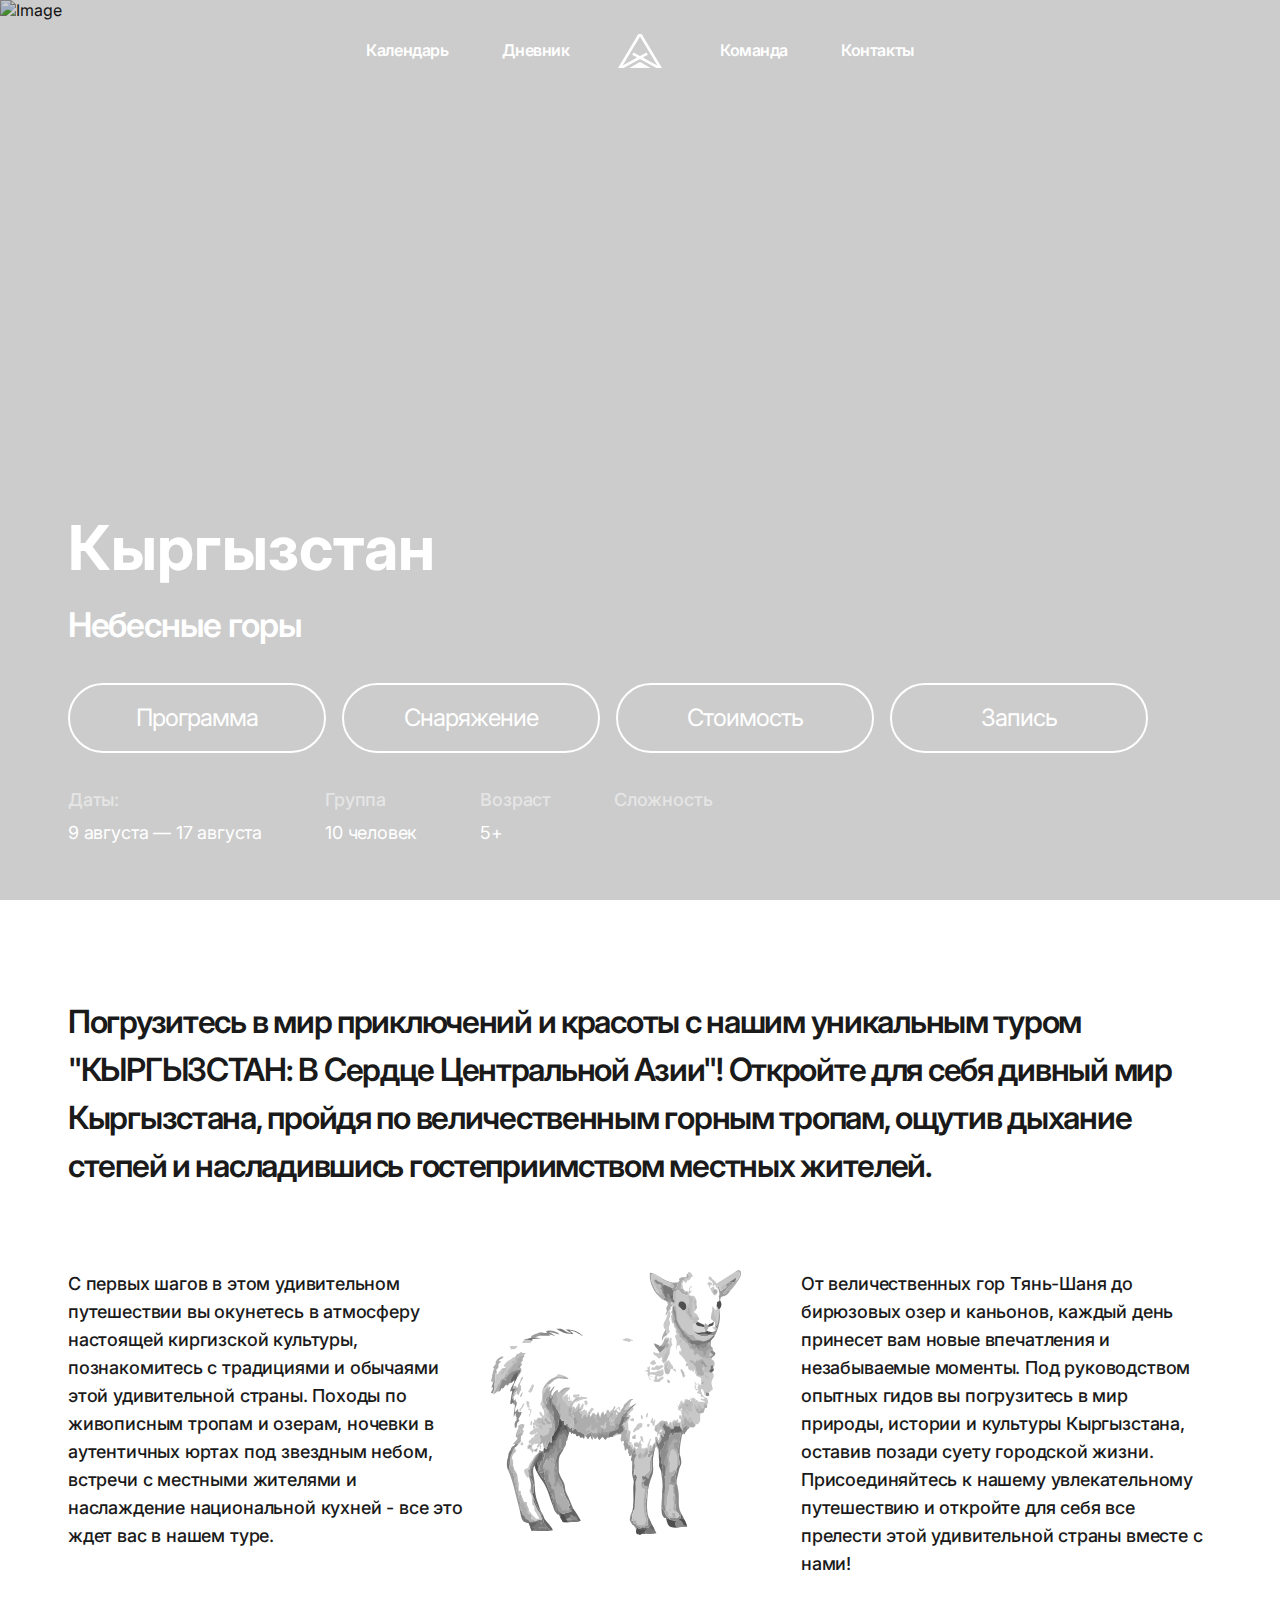
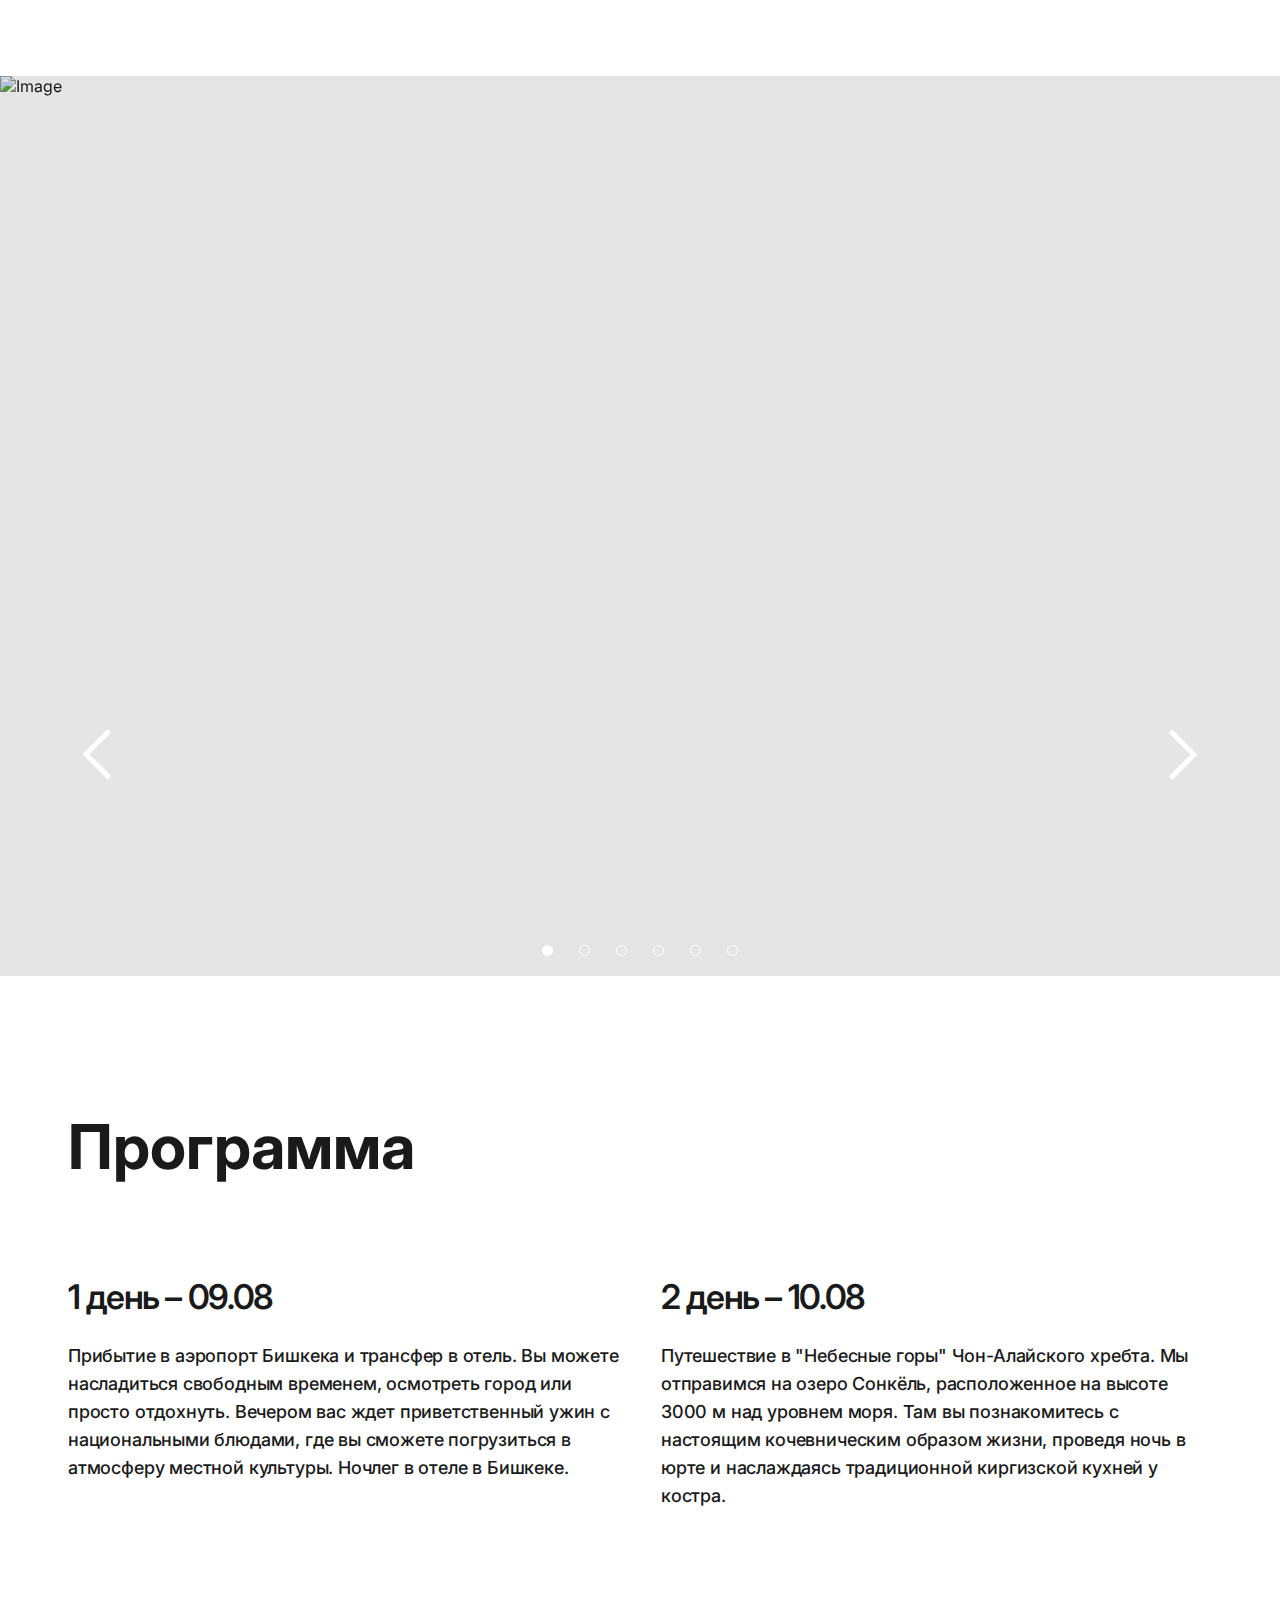
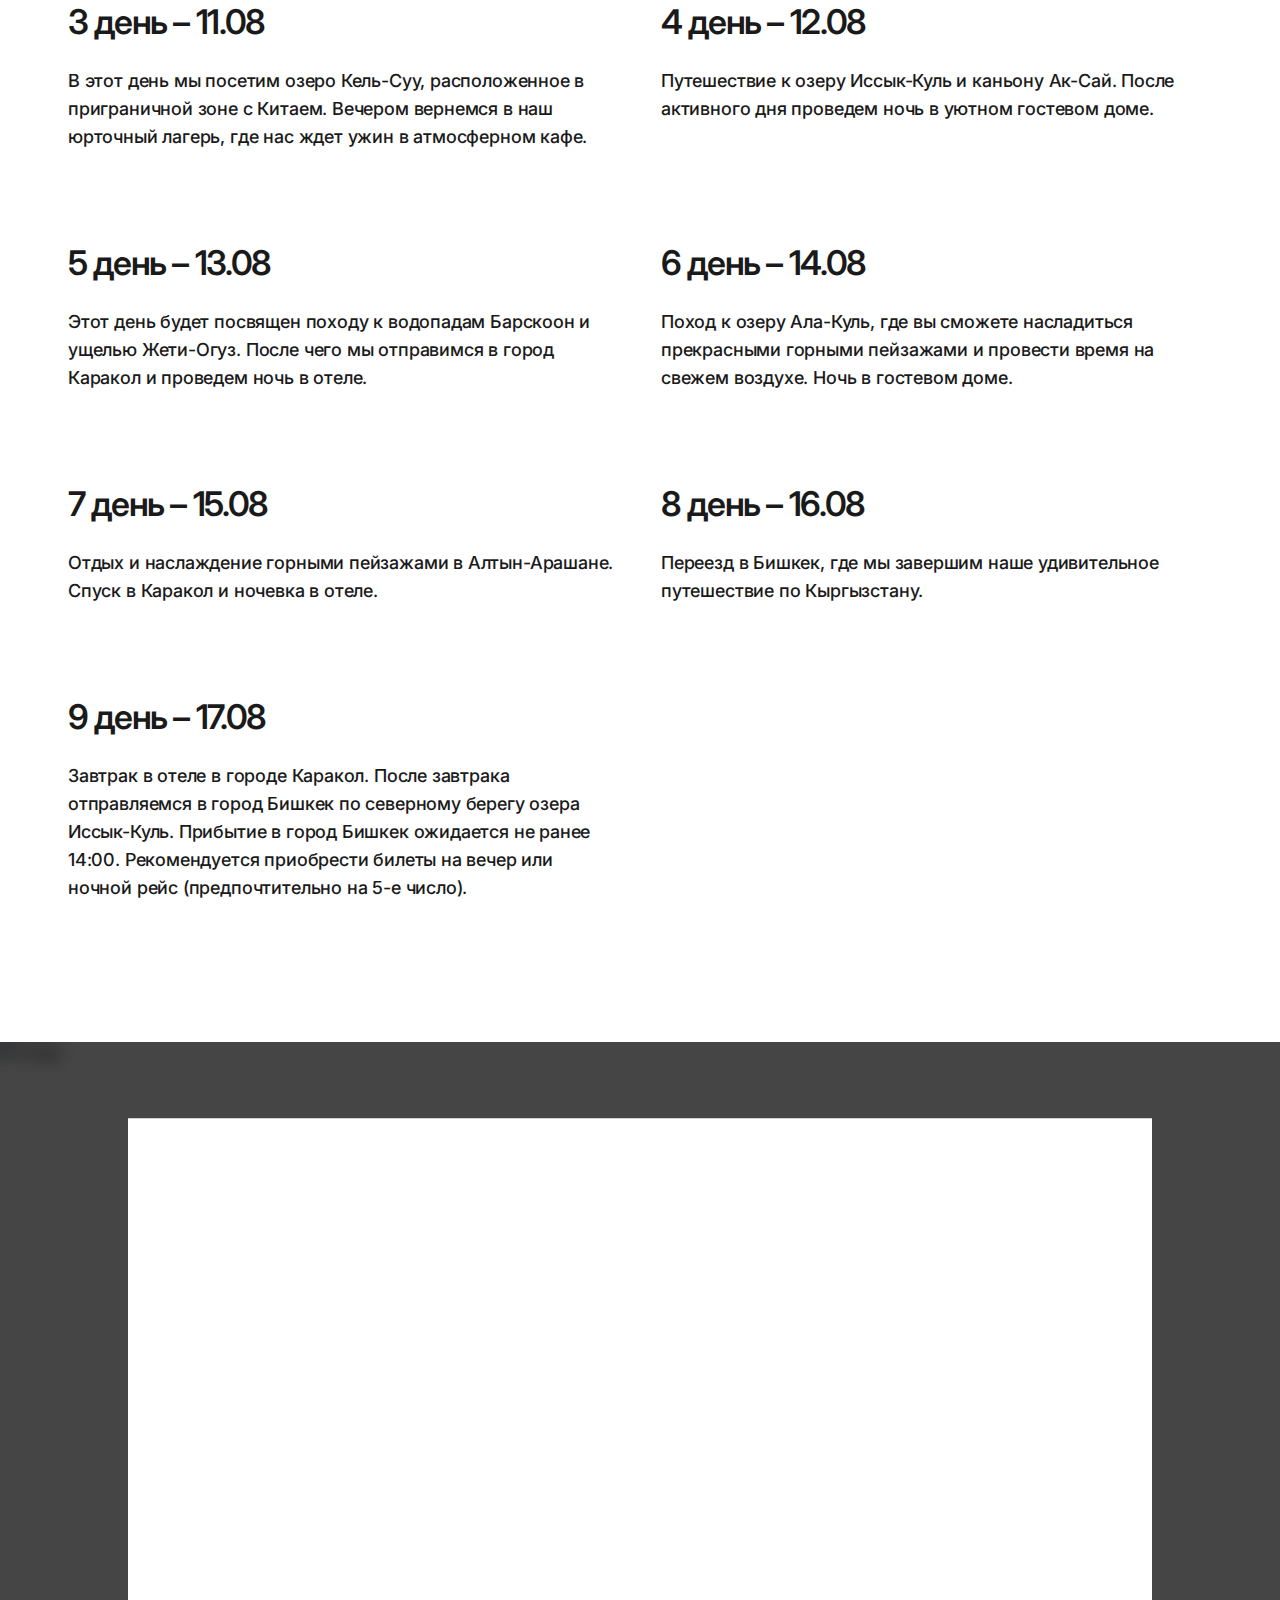
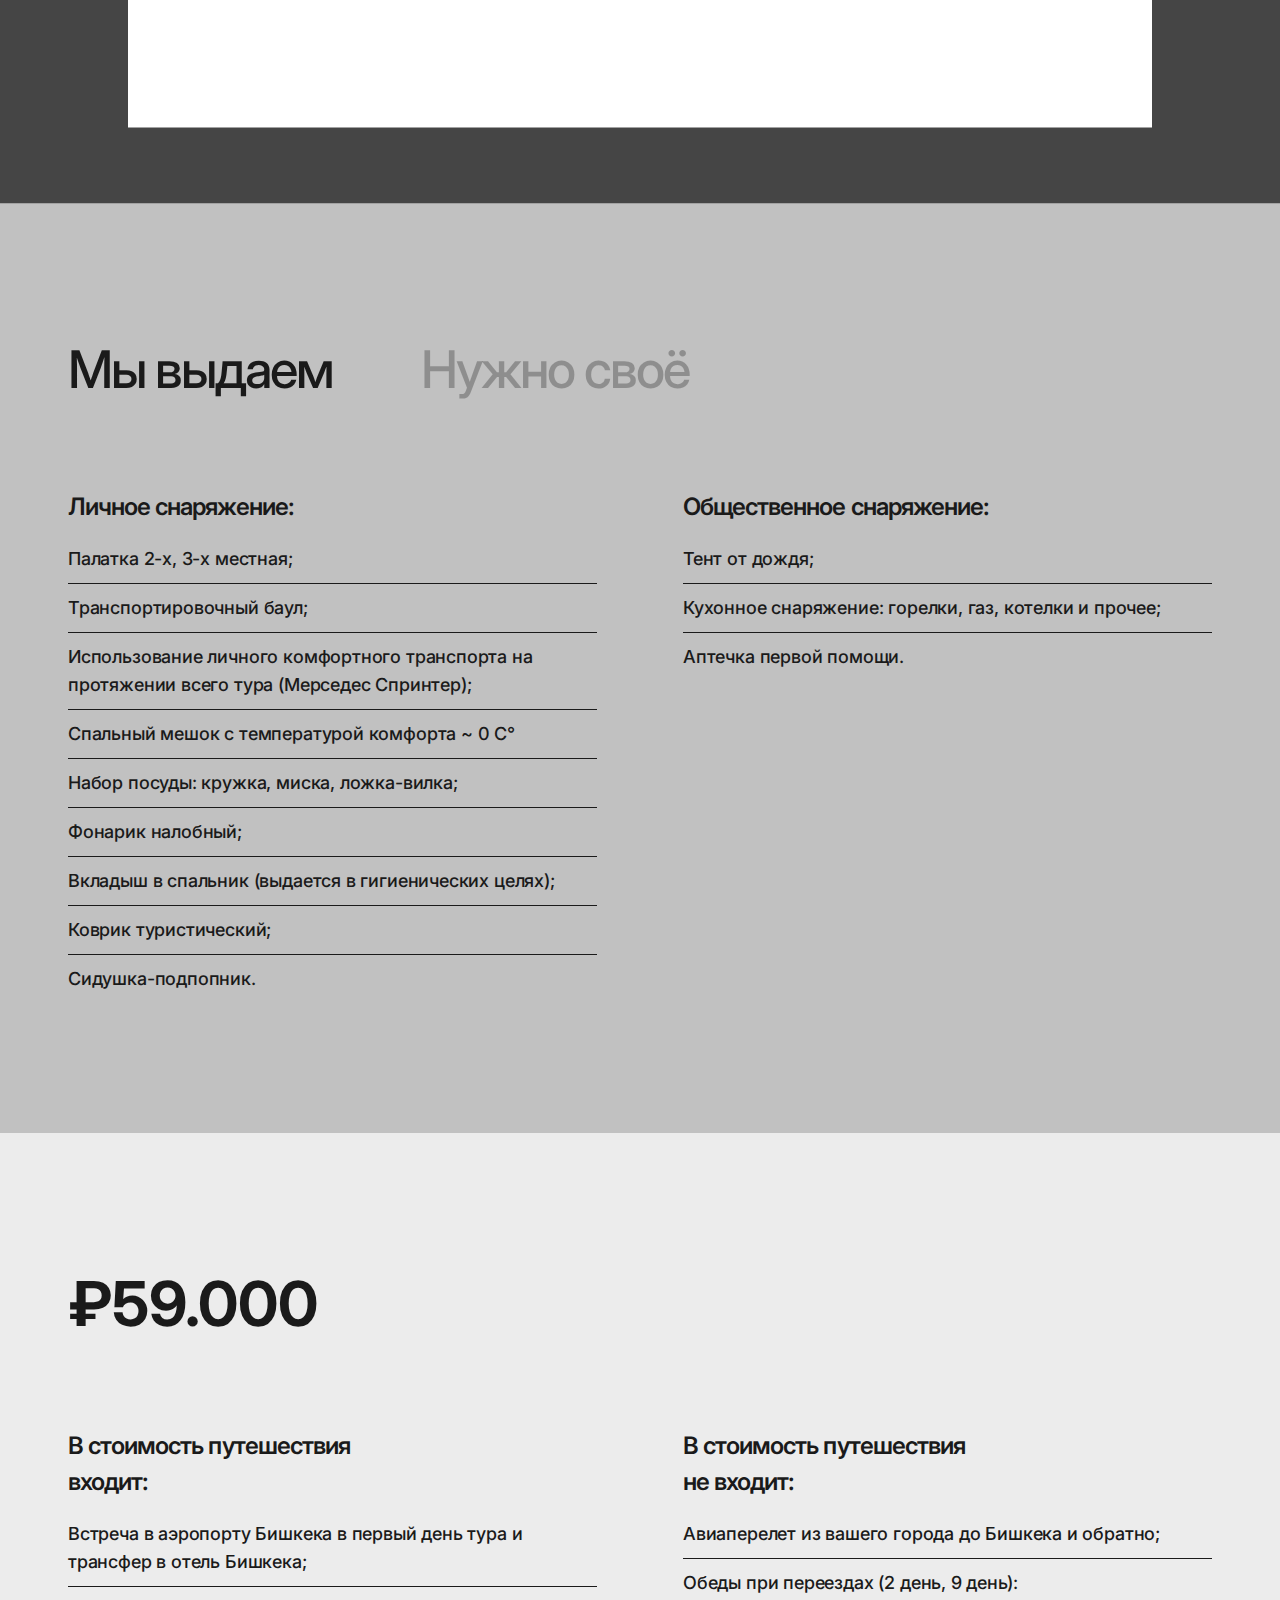
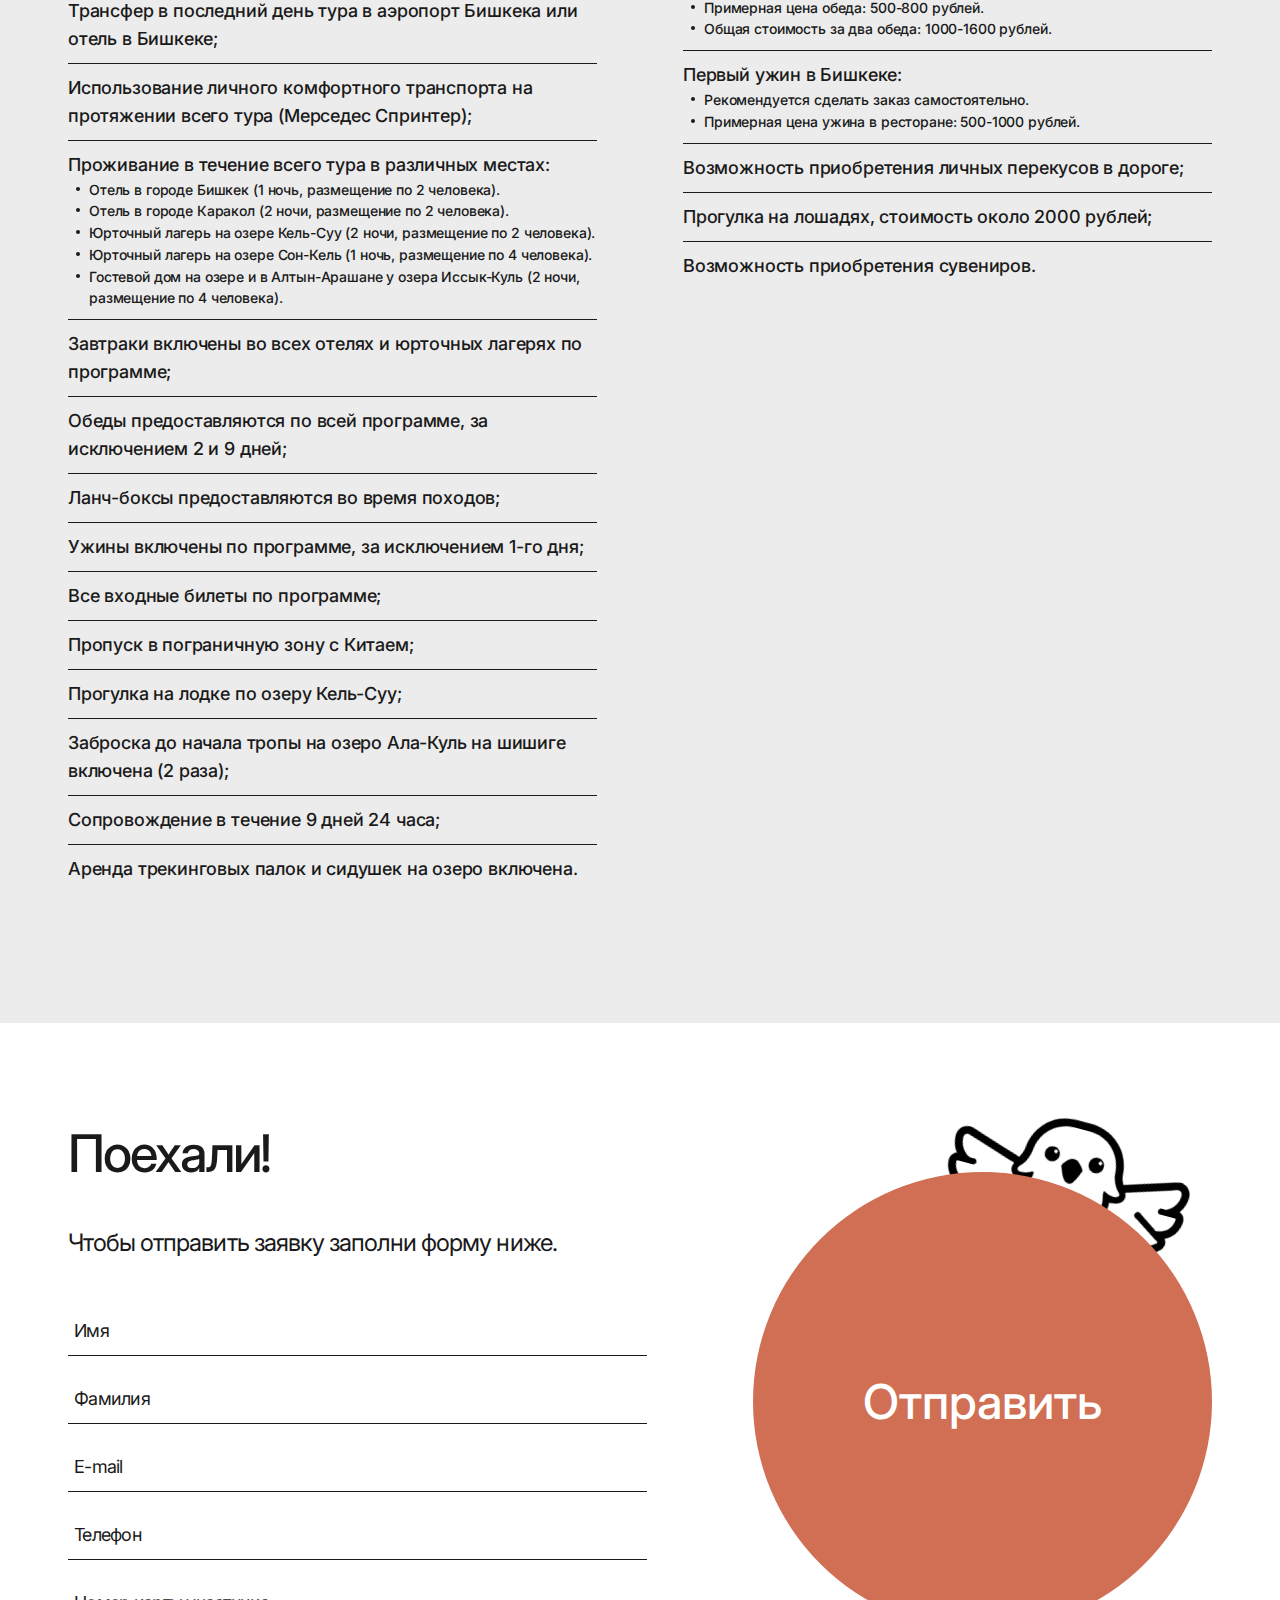
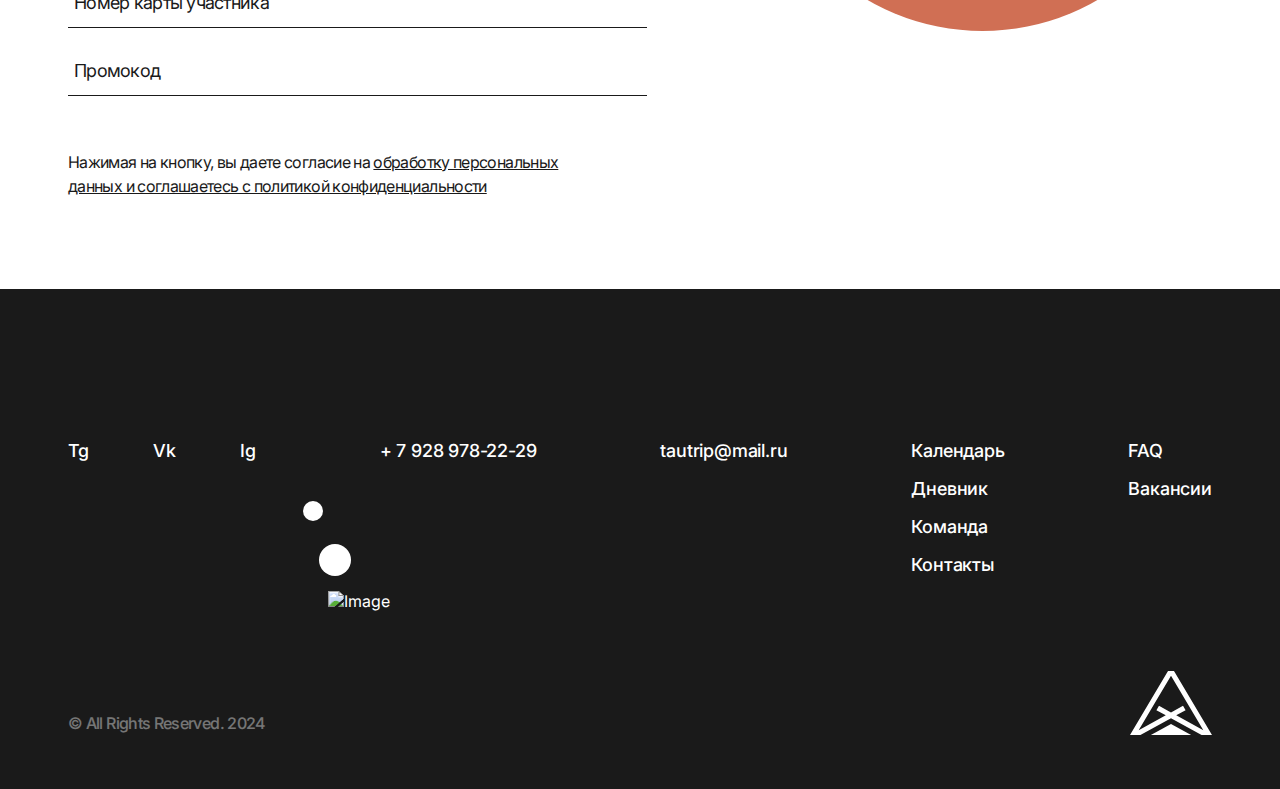
==== commit c6e1eb60: "fix: Improvements" ====
--- a/calendar-inner.html
+++ b/calendar-inner.html
@@ -227,12 +227,15 @@
 			<!-- end of programs -->
 			<!-- content video -->
 			<div class="content-video" id="content-video">
-				<video playsinline poster="img/video-01.jpg" class="content-video__media">
-					<source src="video/video-01.mp4" type="video/mp4">
-				</video>
-				<svg class="content-video__play">
-					<use xlink:href="img/sprite.svg#icon-play"></use>
-				</svg>
+				<div class="content-video__media">
+					<img src="img/video-01.jpg" alt="Image">
+					<svg class="content-video__play">
+						<use xlink:href="img/sprite.svg#icon-play"></use>
+					</svg>
+				</div>
+				<div class="content-video__media-iframe">
+					<iframe data-src="https://www.youtube.com/embed/gijKKRvvCTM?si=baMNTC5s_rytfY-N" width="100%" height="100%" allow="autoplay; encrypted-media; picture-in-picture;" frameborder="0" allowfullscreen></iframe>
+				</div>
 			</div>
 			<!-- end of content video -->
 			<!-- equipment -->
@@ -578,6 +581,7 @@
 			<picture class="menu__img">
 				<img src="img/sticker-eaglet.svg" alt="Image">
 			</picture>
+			<!-- <div class="menu__letter"></div> -->
 			<div class="menu__decor">
 				<img src="img/tautrip-transparent.svg" alt="Image" class="default">
 				<img src="img/tautrip-white.svg" alt="Image" class="white">
--- a/css/app.min.css
+++ b/css/app.min.css
@@ -269,7 +269,7 @@
 }
 @media screen and (max-width: 359px) {
   .flatpickr-calendar {
-    width: 100%;
+    width: 300px;
   }
 }
 
@@ -455,7 +455,7 @@
 }
 @media screen and (max-width: 359px) {
   span.flatpickr-weekday {
-    padding-right: 8px;
+    padding-right: 0;
     max-width: 14.29%;
     width: 14.29%;
     height: 30px;
@@ -495,7 +495,7 @@
 }
 @media screen and (max-width: 359px) {
   .flatpickr-day {
-    padding-right: 8px;
+    padding-right: 0;
     max-width: 14.29%;
     width: 14.29%;
     height: 30px;
@@ -614,18 +614,20 @@
 .header--gray .hamburger__inner {
   background: #444749;
 }
-.header.is--menu .header__logotype .default,
-.header.is--menu .header__logotype .gray {
-  opacity: 0;
-  pointer-events: none;
-}
-.header.is--menu .header__logotype .white {
-  opacity: 1;
-  pointer-events: auto;
-}
 @media screen and (min-width: 744px) and (max-width: 1023px) {
   .header {
     padding: 18px 0;
+  }
+}
+@media screen and (max-width: 743px) {
+  .header.is--menu .header__logotype .default,
+  .header.is--menu .header__logotype .gray {
+    opacity: 0;
+    pointer-events: none;
+  }
+  .header.is--menu .header__logotype .white {
+    opacity: 1;
+    pointer-events: auto;
   }
 }
 @media screen and (min-width: 430px) and (max-width: 743px) {
@@ -914,6 +916,7 @@
           transform: translate(0, -104%);
   display: block;
   overflow: hidden;
+  max-height: 100dvh;
   width: 100%;
   visibility: hidden;
   pointer-events: none;
@@ -929,7 +932,7 @@
   z-index: -1;
   display: block;
   width: 100%;
-  height: calc(100dvh - 158px);
+  height: calc(100dvh - 33px);
   background: #1A1A1A;
 }
 .menu.is--active {
@@ -955,6 +958,16 @@
   -webkit-transition: all 0.25s ease-in-out 0.4s;
   transition: all 0.25s ease-in-out 0.4s;
 }
+@media screen and (max-height: 639px) {
+  .menu.is--active .menu__img {
+    -webkit-transform: rotate(165deg) translate(-100%, 20px);
+        -ms-transform: rotate(165deg) translate(-100%, 20px);
+            transform: rotate(165deg) translate(-100%, 20px);
+    opacity: 0;
+    -webkit-transition: all 0.25s ease-in-out;
+    transition: all 0.25s ease-in-out;
+  }
+}
 .menu.is--active .menu__decor .white {
   opacity: 1;
   pointer-events: auto;
@@ -964,11 +977,6 @@
 @media screen and (min-width: 768px) {
   .menu {
     display: none;
-  }
-}
-@media screen and (max-width: 429px) {
-  .menu::before {
-    height: calc(100dvh - 118px);
   }
 }
 .menu__wrap {
@@ -1024,8 +1032,8 @@
           transform: rotate(165deg) translate(0, 20px);
   display: block;
   overflow: hidden;
-  width: 548px;
-  height: 445px;
+  width: 480px;
+  height: 332px;
   opacity: 0;
   -webkit-transition: all 0.25s ease-in-out;
   transition: all 0.25s ease-in-out;
@@ -1045,12 +1053,40 @@
     height: 247px;
   }
 }
+@media screen and (max-height: 639px) {
+  .menu__img {
+    -webkit-transform: rotate(165deg) translate(-100%, 20px);
+        -ms-transform: rotate(165deg) translate(-100%, 20px);
+            transform: rotate(165deg) translate(-100%, 20px);
+    opacity: 0;
+  }
+}
+.menu__letter {
+  position: absolute;
+  bottom: 0;
+  left: 50%;
+  z-index: 1;
+  -webkit-transform: translate(-50%, 0);
+      -ms-transform: translate(-50%, 0);
+          transform: translate(-50%, 0);
+  display: block;
+  width: 390px;
+  height: 33px;
+  -webkit-clip-path: url(#my-clip-path);
+          clip-path: url(#my-clip-path);
+}
+@media screen and (max-width: 429px) {
+  .menu__letter {
+    width: 260px;
+    height: 22px;
+  }
+}
 .menu__decor {
   position: absolute;
   right: 0;
   bottom: 0;
   left: 0;
-  z-index: -1;
+  z-index: -2;
   width: 100%;
   height: 158px;
 }
@@ -1569,7 +1605,7 @@
   right: 0;
   bottom: 0;
   left: 0;
-  z-index: 1;
+  z-index: 10;
   display: block;
   width: 100%;
   height: 100%;
@@ -1578,6 +1614,15 @@
           clip-path: polygon(0% 0%, 0% 100%, 10% 100%, 10% 10%, 90% 10%, 90% 90%, 10% 90%, 10% 100%, 100% 100%, 100% 0%);
   -webkit-backdrop-filter: blur(8px);
           backdrop-filter: blur(8px);
+  pointer-events: none;
+}
+.content-video.is--active::after {
+  opacity: 0;
+  visibility: hidden;
+}
+.content-video.is--active .content-video__media {
+  opacity: 0;
+  visibility: hidden;
   pointer-events: none;
 }
 .content-video__play {
@@ -1615,6 +1660,25 @@
   }
 }
 .content-video__media {
+  position: absolute;
+  top: 0;
+  right: 0;
+  bottom: 0;
+  left: 0;
+  z-index: 5;
+  display: block;
+  width: 100%;
+  height: 100%;
+  cursor: pointer;
+}
+.content-video__media img {
+  display: block;
+  width: 100%;
+  height: 100%;
+  -o-object-fit: cover;
+     object-fit: cover;
+}
+.content-video__media-iframe {
   position: absolute;
   top: 0;
   right: 0;
@@ -1899,6 +1963,22 @@
     margin-left: auto;
   }
 }
+.main__square {
+  display: -webkit-box;
+  display: -ms-flexbox;
+  display: flex;
+  -webkit-box-pack: center;
+      -ms-flex-pack: center;
+          justify-content: center;
+  -webkit-box-align: center;
+      -ms-flex-align: center;
+          align-items: center;
+  min-width: 93px;
+  width: 93px;
+  height: 70px;
+  background: #FFFFFF;
+  border-radius: 98px;
+}
 .main__bg {
   position: absolute;
   right: 0;
@@ -2221,12 +2301,28 @@
   margin-right: calc(50% - 50vw);
   height: 100%;
 }
-.statistics__img img {
+.statistics__img > img:not(.statistics__img-balloon) {
   display: block;
   width: 100%;
   height: 100%;
   -o-object-fit: cover;
      object-fit: cover;
+}
+.statistics__img-balloon {
+  position: absolute;
+  top: 50%;
+  left: 50%;
+  z-index: 1;
+  -webkit-transform: translate(-50%, -50%);
+      -ms-transform: translate(-50%, -50%);
+          transform: translate(-50%, -50%);
+  display: block;
+  width: 132px;
+  height: 193px;
+  -o-object-fit: contain;
+     object-fit: contain;
+  -webkit-animation: balloon 2s linear infinite;
+          animation: balloon 2s linear infinite;
 }
 @media screen and (min-width: 744px) and (max-width: 1023px) {
   .statistics__img {
@@ -2247,6 +2343,59 @@
   }
 }
 
+@-webkit-keyframes balloon {
+  0% {
+    top: 50%;
+    opacity: 1;
+  }
+  49% {
+    top: -193px;
+    opacity: 1;
+  }
+  50% {
+    top: -193px;
+    opacity: 0;
+  }
+  51% {
+    top: calc(100% + 193px);
+    opacity: 0;
+  }
+  52% {
+    top: calc(100% + 193px);
+    opacity: 1;
+  }
+  100% {
+    top: 50%;
+    opacity: 1;
+  }
+}
+
+@keyframes balloon {
+  0% {
+    top: 50%;
+    opacity: 1;
+  }
+  49% {
+    top: -193px;
+    opacity: 1;
+  }
+  50% {
+    top: -193px;
+    opacity: 0;
+  }
+  51% {
+    top: calc(100% + 193px);
+    opacity: 0;
+  }
+  52% {
+    top: calc(100% + 193px);
+    opacity: 1;
+  }
+  100% {
+    top: 50%;
+    opacity: 1;
+  }
+}
 .what-is {
   position: relative;
   z-index: 1;
@@ -5326,10 +5475,153 @@
   }
 }
 
+.calendar-filter__trigger {
+  position: absolute;
+  top: 20.5px;
+  left: 0;
+  z-index: 600;
+  display: block;
+  overflow: hidden;
+  margin-left: 20px;
+  padding: 0;
+  min-width: 36px;
+  width: 36px;
+  height: 36px;
+  font-size: 0;
+  background: transparent;
+  border: none;
+  border-radius: 0;
+  -webkit-transition: all 0.25s ease-in-out;
+  transition: all 0.25s ease-in-out;
+}
+.calendar-filter__trigger.is--active .calendar-filter__trigger-inner {
+  background: #FFFFFF;
+}
+.calendar-filter__trigger.is--active .calendar-filter__trigger-inner:first-child {
+  top: 17px;
+  left: 5px;
+  -webkit-transform: rotate(45deg);
+      -ms-transform: rotate(45deg);
+          transform: rotate(45deg);
+  width: 26px;
+}
+.calendar-filter__trigger.is--active .calendar-filter__trigger-inner:first-child::before {
+  opacity: 0;
+}
+.calendar-filter__trigger.is--active .calendar-filter__trigger-inner:nth-child(2) {
+  opacity: 0;
+}
+.calendar-filter__trigger.is--active .calendar-filter__trigger-inner:last-child {
+  top: 17px;
+  left: 5px;
+  -webkit-transform: rotate(-45deg);
+      -ms-transform: rotate(-45deg);
+          transform: rotate(-45deg);
+  width: 26px;
+}
+.calendar-filter__trigger.is--active .calendar-filter__trigger-inner:last-child::before {
+  opacity: 0;
+}
+@media screen and (min-width: 744px) {
+  .calendar-filter__trigger {
+    display: none;
+  }
+}
+@media screen and (max-width: 429px) {
+  .calendar-filter__trigger {
+    top: 15.5px;
+    min-width: 34px;
+    width: 34px;
+    height: 34px;
+  }
+  .calendar-filter__trigger.is--active .calendar-filter__trigger-inner:first-child {
+    top: 12px;
+  }
+  .calendar-filter__trigger.is--active .calendar-filter__trigger-inner:last-child {
+    top: 12px;
+  }
+}
+.calendar-filter__trigger-inner {
+  position: absolute;
+  left: 5px;
+  z-index: 1;
+  display: block;
+  width: 26px;
+  height: 2px;
+  background: #444749;
+  -webkit-transition: all 0.25s ease-in-out;
+  transition: all 0.25s ease-in-out;
+}
+.calendar-filter__trigger-inner:first-child {
+  top: 7px;
+  left: 12px;
+  width: 19px;
+}
+.calendar-filter__trigger-inner:first-child::before {
+  content: "";
+  position: absolute;
+  top: -2px;
+  left: -2px;
+  z-index: 1;
+  -webkit-transform: translate(-100%, 0);
+      -ms-transform: translate(-100%, 0);
+          transform: translate(-100%, 0);
+  display: block;
+  width: 6px;
+  height: 6px;
+  border: 1.5px solid #444749;
+  border-radius: 50%;
+  -webkit-transition: all 0.25s ease-in-out;
+  transition: all 0.25s ease-in-out;
+}
+.calendar-filter__trigger-inner:nth-child(2) {
+  top: 17px;
+}
+.calendar-filter__trigger-inner:last-child {
+  top: 27px;
+  width: 19px;
+}
+.calendar-filter__trigger-inner:last-child::before {
+  content: "";
+  position: absolute;
+  top: -2px;
+  right: -2px;
+  z-index: 1;
+  -webkit-transform: translate(100%, 0);
+      -ms-transform: translate(100%, 0);
+          transform: translate(100%, 0);
+  display: block;
+  width: 6px;
+  height: 6px;
+  border: 1.5px solid #444749;
+  border-radius: 50%;
+  -webkit-transition: all 0.25s ease-in-out;
+  transition: all 0.25s ease-in-out;
+}
+@media screen and (max-width: 429px) {
+  .calendar-filter__trigger-inner {
+    left: 6px;
+    width: 22px;
+  }
+  .calendar-filter__trigger-inner:first-child {
+    top: 5px;
+    width: 15px;
+  }
+  .calendar-filter__trigger-inner:nth-child(2) {
+    top: 12px;
+  }
+  .calendar-filter__trigger-inner:last-child {
+    top: 19px;
+    width: 15px;
+  }
+}
 .calendar-filter__wrapper {
   display: -webkit-box;
   display: -ms-flexbox;
   display: flex;
+  -webkit-box-align: center;
+      -ms-flex-align: center;
+          align-items: center;
   -webkit-box-pack: center;
       -ms-flex-pack: center;
           justify-content: center;
@@ -5349,13 +5641,31 @@
     right: 0;
     bottom: 0;
     left: 0;
-    z-index: 90;
-    display: none;
+    z-index: 400;
+    -webkit-transform: translate(0, -104%);
+        -ms-transform: translate(0, -104%);
+            transform: translate(0, -104%);
     -webkit-box-orient: vertical;
     -webkit-box-direction: normal;
         -ms-flex-direction: column;
             flex-direction: column;
     background: #1A1A1A;
+    visibility: hidden;
+    pointer-events: none;
+    -webkit-transition: all 0.45s ease-in-out;
+    transition: all 0.45s ease-in-out;
+  }
+  .calendar-filter__wrapper.is--active {
+    -webkit-transform: translate(0, 0);
+        -ms-transform: translate(0, 0);
+            transform: translate(0, 0);
+    visibility: visible;
+    pointer-events: auto;
+  }
+  .calendar-filter__wrapper.is--active .calendar-filter__item {
+    opacity: 1;
+    -webkit-transition: all 0.25s ease-in-out 0.4s;
+    transition: all 0.25s ease-in-out 0.4s;
   }
 }
 @media screen and (min-width: 430px) and (max-width: 743px) {
@@ -5374,6 +5684,14 @@
   }
   .calendar-filter__item:nth-child(5n), .calendar-filter__item:nth-child(5n-1), .calendar-filter__item:nth-child(5n-2), .calendar-filter__item:nth-child(5n-3) {
     margin-left: 12px;
+  }
+}
+@media screen and (max-width: 743px) {
+  .calendar-filter__item {
+    opacity: 0;
+    width: 100%;
+    -webkit-transition: all 0.25s ease-in-out;
+    transition: all 0.25s ease-in-out;
   }
 }
 @media screen and (min-width: 430px) and (max-width: 743px) {
@@ -5423,7 +5741,8 @@
 }
 @media screen and (min-width: 744px) and (max-width: 1023px) {
   .calendar-filter__btn {
-    padding: 3px 10px;
+    padding: 6px 10px;
+    font-size: 14px;
     border: 1px solid #FFFFFF;
   }
 }
@@ -5434,33 +5753,9 @@
   border: 2px solid #FFFFFF;
   border-radius: 98px;
 }
-.calendar-filter__calendar::before {
-  content: "";
-  position: absolute;
-  top: 50%;
-  left: 26px;
-  z-index: 1;
-  -webkit-transform: translate(0, -50%);
-      -ms-transform: translate(0, -50%);
-          transform: translate(0, -50%);
-  display: block;
-  min-width: 46px;
-  width: 46px;
-  height: 46px;
-  background-image: url(../img/sprite.svg#icon-calendar);
-  background-repeat: no-repeat;
-  background-size: contain;
-  background-position: center center;
-}
 @media screen and (min-width: 744px) and (max-width: 1023px) {
   .calendar-filter__calendar {
     border: 1px solid #FFFFFF;
-  }
-  .calendar-filter__calendar::before {
-    left: 4px;
-    min-width: 30px;
-    width: 30px;
-    height: 30px;
   }
 }
 .calendar-filter__date {
@@ -5469,7 +5764,7 @@
           appearance: none;
   display: block;
   overflow: hidden;
-  padding: 13.5px 12px 13.5px 72px;
+  padding: 13.5px 12px;
   max-width: 100%;
   width: 100%;
   height: 100%;
@@ -5477,10 +5772,14 @@
   font-weight: normal;
   white-space: nowrap;
   text-overflow: ellipsis;
+  text-align: center;
   color: #FFFFFF;
   background: transparent;
   border: none;
   border-radius: 0;
+  -webkit-transition: all 0.25s ease-in-out;
+  transition: all 0.25s ease-in-out;
+  cursor: pointer;
 }
 .calendar-filter__date::-webkit-input-placeholder {
   opacity: 1;
@@ -5507,8 +5806,8 @@
 }
 @media screen and (min-width: 744px) and (max-width: 1023px) {
   .calendar-filter__date {
-    padding: 9.25px 6px 9.25px 32px;
-    font-size: 12px;
+    padding: 8px 6px;
+    font-size: 14px;
     line-height: 1;
   }
 }
@@ -5520,7 +5819,7 @@
 }
 @media screen and (min-width: 744px) and (max-width: 1023px) {
   .calendar-filter__rating {
-    padding: 2.5px 6px;
+    padding: 7.5px 6px;
     border: 1px solid #FFFFFF;
   }
 }
@@ -6462,15 +6761,23 @@
   color: #FFFFFF;
 }
 .rating-select__label {
-  display: block;
+  display: -webkit-box;
+  display: -ms-flexbox;
+  display: flex;
+  -webkit-box-align: center;
+      -ms-flex-align: center;
+          align-items: center;
+  -webkit-box-pack: center;
+      -ms-flex-pack: center;
+          justify-content: center;
   margin: 0;
   cursor: pointer;
 }
-.rating-select__label ~ .rating-select__label {
+.rating-select__label:not(:first-child) {
   margin-left: 3px;
 }
 @media screen and (min-width: 744px) and (max-width: 1023px) {
-  .rating-select__label ~ .rating-select__label {
+  .rating-select__label:not(:first-child) {
     margin-left: 2px;
   }
 }
@@ -6488,190 +6795,113 @@
   }
 }
 
-.loaderViewPort {
-  aspect-ratio: 1;
-  -webkit-perspective: 1000px;
-          perspective: 1000px;
+.dice {
+  position: relative;
+  width: 20px;
+  height: 20px;
+  -webkit-transform-style: preserve-3d;
+          transform-style: preserve-3d;
+  -webkit-transform: rotateY(185deg) rotateX(150deg) rotateZ(315deg);
+          transform: rotateY(185deg) rotateX(150deg) rotateZ(315deg);
+  -webkit-animation: rotate 5s linear infinite;
+          animation: rotate 5s linear infinite;
+}
+
+.side {
+  width: 100%;
+  height: 100%;
+  background: #FFFFFF;
+  border: 1px solid #1A1A1A;
+  position: absolute;
   display: -webkit-box;
   display: -ms-flexbox;
   display: flex;
+  -webkit-box-align: center;
+      -ms-flex-align: center;
+          align-items: center;
   -webkit-box-pack: center;
       -ms-flex-pack: center;
           justify-content: center;
-  -webkit-box-align: center;
-      -ms-flex-align: center;
-          align-items: center;
-  min-width: 93px;
-  width: 93px;
-  height: 70px;
-  background: #FFFFFF;
-  border-radius: 98px;
-}
-
-.loader {
-  /* Container for the dice*/
-  display: -webkit-box;
-  display: -ms-flexbox;
-  display: flex;
-  -webkit-box-pack: center;
-      -ms-flex-pack: center;
-          justify-content: center;
-  -webkit-box-align: center;
-      -ms-flex-align: center;
-          align-items: center;
-  -webkit-transform: rotateX(90deg);
-          transform: rotateX(90deg);
-  -webkit-transform-style: preserve-3d;
-          transform-style: preserve-3d;
-  -webkit-animation: revolve 5s ease infinite;
-          animation: revolve 5s ease infinite;
-}
-
-.dot {
-  width: 0.3rem;
-  aspect-ratio: 1;
-  background-color: black;
+}
+.side::before {
+  content: "";
+  width: 20%;
+  height: 20%;
+  background: #1A1A1A;
   border-radius: 50%;
 }
 
-.dotContainer {
-  /* Flexbox to arrange dots horizontally */
-  width: 100%;
-  height: 100%;
-  display: -webkit-box;
-  display: -ms-flexbox;
-  display: flex;
-  -ms-flex-pack: distribute;
-      justify-content: space-around;
-  -webkit-box-align: center;
-      -ms-flex-align: center;
-          align-items: center;
-}
-
-.subDotContainer {
-  /* Flexbox to arrange dots vertically */
-  height: 100%;
-  display: -webkit-box;
-  display: -ms-flexbox;
-  display: flex;
-  -webkit-box-orient: vertical;
-  -webkit-box-direction: normal;
-      -ms-flex-direction: column;
-          flex-direction: column;
-  -ms-flex-pack: distribute;
-      justify-content: space-around;
-}
-
-.left .dotContainer {
-  -webkit-transform: rotate(45deg);
-      -ms-transform: rotate(45deg);
-          transform: rotate(45deg);
-}
-
-.side {
-  /* Actual sides of the dice */
-  background-color: rgb(255, 255, 255);
-  position: absolute;
-  width: 1.4em; /* Varying this will vary the Dice's size */
-  aspect-ratio: 1;
-  display: -webkit-box;
-  display: -ms-flexbox;
-  display: flex;
-  -webkit-box-pack: center;
-      -ms-flex-pack: center;
-          justify-content: center;
-  -webkit-box-align: center;
-      -ms-flex-align: center;
-          align-items: center;
-  border: 2px solid black;
-}
-
-.front {
-  -webkit-transform: translateZ(0.7rem);
-          transform: translateZ(0.7rem);
-}
-
-.back {
-  -webkit-transform: translateZ(-0.7rem);
-          transform: translateZ(-0.7rem);
-}
-
-.back .dotContainer {
-  -webkit-transform: rotate(-45deg);
-      -ms-transform: rotate(-45deg);
-          transform: rotate(-45deg);
-}
-
-.left {
-  -webkit-transform: rotateY(90deg) translateZ(0.7rem);
-          transform: rotateY(90deg) translateZ(0.7rem);
-}
-
-.right {
-  -webkit-transform: rotateY(90deg) translateZ(-0.7rem);
-          transform: rotateY(90deg) translateZ(-0.7rem);
-}
-
-.bottom {
-  -webkit-transform: translateY(0.7rem) rotateX(90deg);
-          transform: translateY(0.7rem) rotateX(90deg);
-}
-
-.top {
-  -webkit-transform: translateY(-0.7rem) rotateX(90deg);
-          transform: translateY(-0.7rem) rotateX(90deg);
-}
-
-@-webkit-keyframes revolve {
-  0% {
-    -webkit-transform: rotate3d(1, 0, 0, 0deg) rotate3d(0, 1, 0, 0deg) rotate3d(0, 0, 1, 0deg);
-            transform: rotate3d(1, 0, 0, 0deg) rotate3d(0, 1, 0, 0deg) rotate3d(0, 0, 1, 0deg);
-  }
-  20% {
-    -webkit-transform: rotate3d(1, 0, 0, 72deg) rotate3d(0, 1, 0, 72deg) rotate3d(0, 0, 1, 72deg);
-            transform: rotate3d(1, 0, 0, 72deg) rotate3d(0, 1, 0, 72deg) rotate3d(0, 0, 1, 72deg);
-  }
-  40% {
-    -webkit-transform: rotate3d(1, 0, 0, 148deg) rotate3d(0, 1, 0, 148deg) rotate3d(0, 0, 1, 148deg);
-            transform: rotate3d(1, 0, 0, 148deg) rotate3d(0, 1, 0, 148deg) rotate3d(0, 0, 1, 148deg);
-  }
-  60% {
-    -webkit-transform: rotate3d(1, 0, 0, 216deg) rotate3d(0, 1, 0, 216deg) rotate3d(0, 0, 1, 216deg);
-            transform: rotate3d(1, 0, 0, 216deg) rotate3d(0, 1, 0, 216deg) rotate3d(0, 0, 1, 216deg);
-  }
-  80% {
-    -webkit-transform: rotate3d(1, 0, 0, 288deg) rotate3d(0, 1, 0, 288deg) rotate3d(0, 0, 1, 288deg);
-            transform: rotate3d(1, 0, 0, 288deg) rotate3d(0, 1, 0, 288deg) rotate3d(0, 0, 1, 288deg);
-  }
-  100% {
-    -webkit-transform: rotate3d(1, 0, 0, 360deg) rotate3d(0, 1, 0, 360deg) rotate3d(0, 0, 1, 360deg);
-            transform: rotate3d(1, 0, 0, 360deg) rotate3d(0, 1, 0, 360deg) rotate3d(0, 0, 1, 360deg);
-  }
-}
-
-@keyframes revolve {
-  0% {
-    -webkit-transform: rotate3d(1, 0, 0, 0deg) rotate3d(0, 1, 0, 0deg) rotate3d(0, 0, 1, 0deg);
-            transform: rotate3d(1, 0, 0, 0deg) rotate3d(0, 1, 0, 0deg) rotate3d(0, 0, 1, 0deg);
-  }
-  20% {
-    -webkit-transform: rotate3d(1, 0, 0, 72deg) rotate3d(0, 1, 0, 72deg) rotate3d(0, 0, 1, 72deg);
-            transform: rotate3d(1, 0, 0, 72deg) rotate3d(0, 1, 0, 72deg) rotate3d(0, 0, 1, 72deg);
-  }
-  40% {
-    -webkit-transform: rotate3d(1, 0, 0, 148deg) rotate3d(0, 1, 0, 148deg) rotate3d(0, 0, 1, 148deg);
-            transform: rotate3d(1, 0, 0, 148deg) rotate3d(0, 1, 0, 148deg) rotate3d(0, 0, 1, 148deg);
-  }
-  60% {
-    -webkit-transform: rotate3d(1, 0, 0, 216deg) rotate3d(0, 1, 0, 216deg) rotate3d(0, 0, 1, 216deg);
-            transform: rotate3d(1, 0, 0, 216deg) rotate3d(0, 1, 0, 216deg) rotate3d(0, 0, 1, 216deg);
-  }
-  80% {
-    -webkit-transform: rotate3d(1, 0, 0, 288deg) rotate3d(0, 1, 0, 288deg) rotate3d(0, 0, 1, 288deg);
-            transform: rotate3d(1, 0, 0, 288deg) rotate3d(0, 1, 0, 288deg) rotate3d(0, 0, 1, 288deg);
-  }
-  100% {
-    -webkit-transform: rotate3d(1, 0, 0, 360deg) rotate3d(0, 1, 0, 360deg) rotate3d(0, 0, 1, 360deg);
-            transform: rotate3d(1, 0, 0, 360deg) rotate3d(0, 1, 0, 360deg) rotate3d(0, 0, 1, 360deg);
+.one {
+  -webkit-transform: translateZ(10px);
+          transform: translateZ(10px);
+}
+
+.two {
+  -webkit-transform: translateX(-10px) rotateY(-90deg);
+          transform: translateX(-10px) rotateY(-90deg);
+}
+.two::before {
+  background: transparent;
+  -webkit-box-shadow: #000 -5px -5px 0px 0px, #000 5px 5px 0px 0px;
+          box-shadow: #000 -5px -5px 0px 0px, #000 5px 5px 0px 0px;
+}
+
+.three {
+  -webkit-transform: translateY(10px) rotateX(90deg);
+          transform: translateY(10px) rotateX(90deg);
+}
+.three::before {
+  -webkit-box-shadow: #000 -5px 5px 0px 0px, #000 5px -5px 0px 0px;
+          box-shadow: #000 -5px 5px 0px 0px, #000 5px -5px 0px 0px;
+}
+
+.four {
+  -webkit-transform: translateY(-10px) rotateX(90deg);
+          transform: translateY(-10px) rotateX(90deg);
+}
+.four::before {
+  background: transparent;
+  -webkit-box-shadow: #000 -5px 5px 0px 0px, #000 -5px -5px 0px 0px, #000 5px 5px 0px 0px, #000 5px -5px 0px 0px;
+          box-shadow: #000 -5px 5px 0px 0px, #000 -5px -5px 0px 0px, #000 5px 5px 0px 0px, #000 5px -5px 0px 0px;
+}
+
+.five {
+  -webkit-transform: translateX(10px) rotateY(90deg);
+          transform: translateX(10px) rotateY(90deg);
+}
+.five::before {
+  -webkit-box-shadow: #000 -5px -5px 0px 0px, #000 -5px 5px 0px 0px, #000 5px -5px 0px 0px, #000 5px 5px 0px 0px;
+          box-shadow: #000 -5px -5px 0px 0px, #000 -5px 5px 0px 0px, #000 5px -5px 0px 0px, #000 5px 5px 0px 0px;
+}
+
+.six {
+  -webkit-transform: translateZ(-10px);
+          transform: translateZ(-10px);
+}
+.six::before {
+  background: transparent;
+  -webkit-box-shadow: #000 -5px -5px 0px 0px, #000 -5px 0px 0px 0px, #000 -5px 5px 0px 0px, #000 5px -5px 0px 0px, #000 5px 0px 0px 0px, #000 5px 5px 0px 0px;
+          box-shadow: #000 -5px -5px 0px 0px, #000 -5px 0px 0px 0px, #000 -5px 5px 0px 0px, #000 5px -5px 0px 0px, #000 5px 0px 0px 0px, #000 5px 5px 0px 0px;
+}
+
+@-webkit-keyframes rotate {
+  from {
+    -webkit-transform: rotateY(0) rotateX(30deg) rotateZ(30deg);
+            transform: rotateY(0) rotateX(30deg) rotateZ(30deg);
+  }
+  to {
+    -webkit-transform: rotateY(360deg) rotateX(30deg) rotateZ(30deg);
+            transform: rotateY(360deg) rotateX(30deg) rotateZ(30deg);
+  }
+}
+
+@keyframes rotate {
+  from {
+    -webkit-transform: rotateY(0) rotateX(30deg) rotateZ(30deg);
+            transform: rotateY(0) rotateX(30deg) rotateZ(30deg);
+  }
+  to {
+    -webkit-transform: rotateY(360deg) rotateX(30deg) rotateZ(30deg);
+            transform: rotateY(360deg) rotateX(30deg) rotateZ(30deg);
   }
 }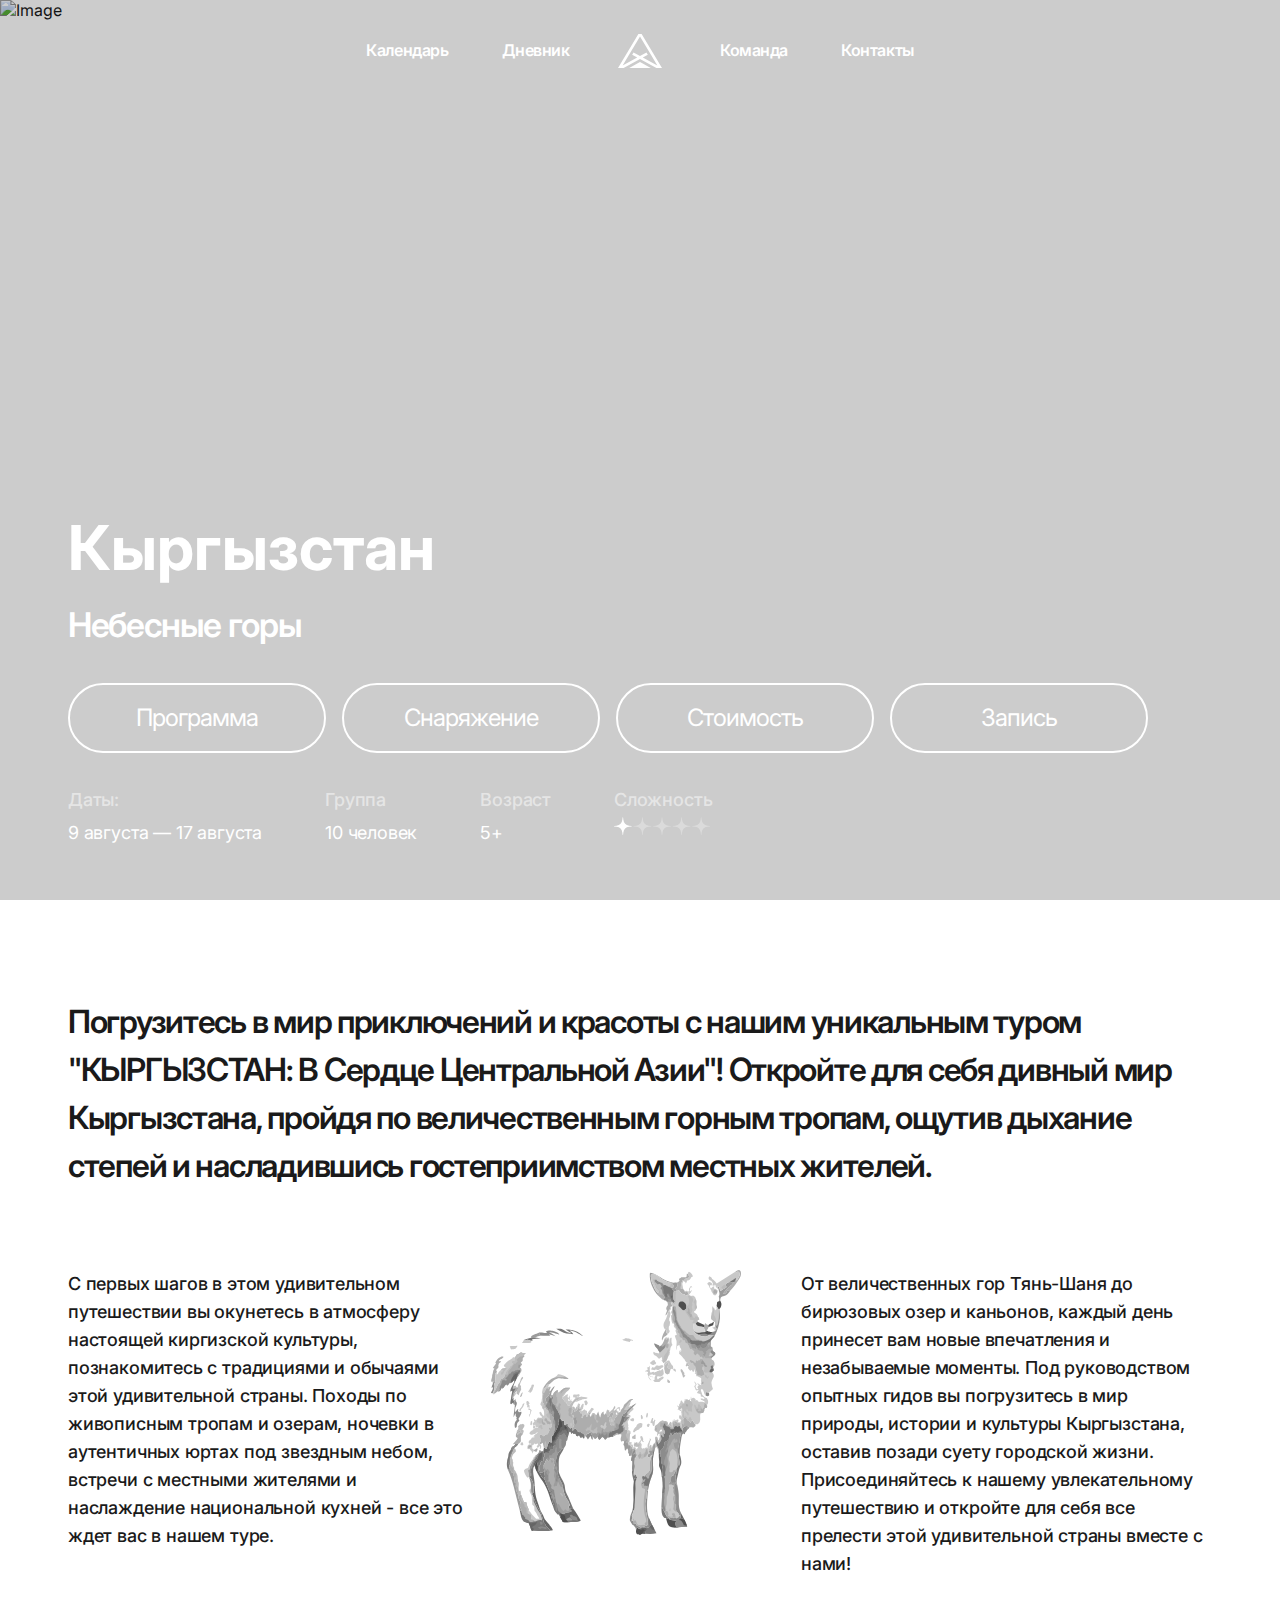
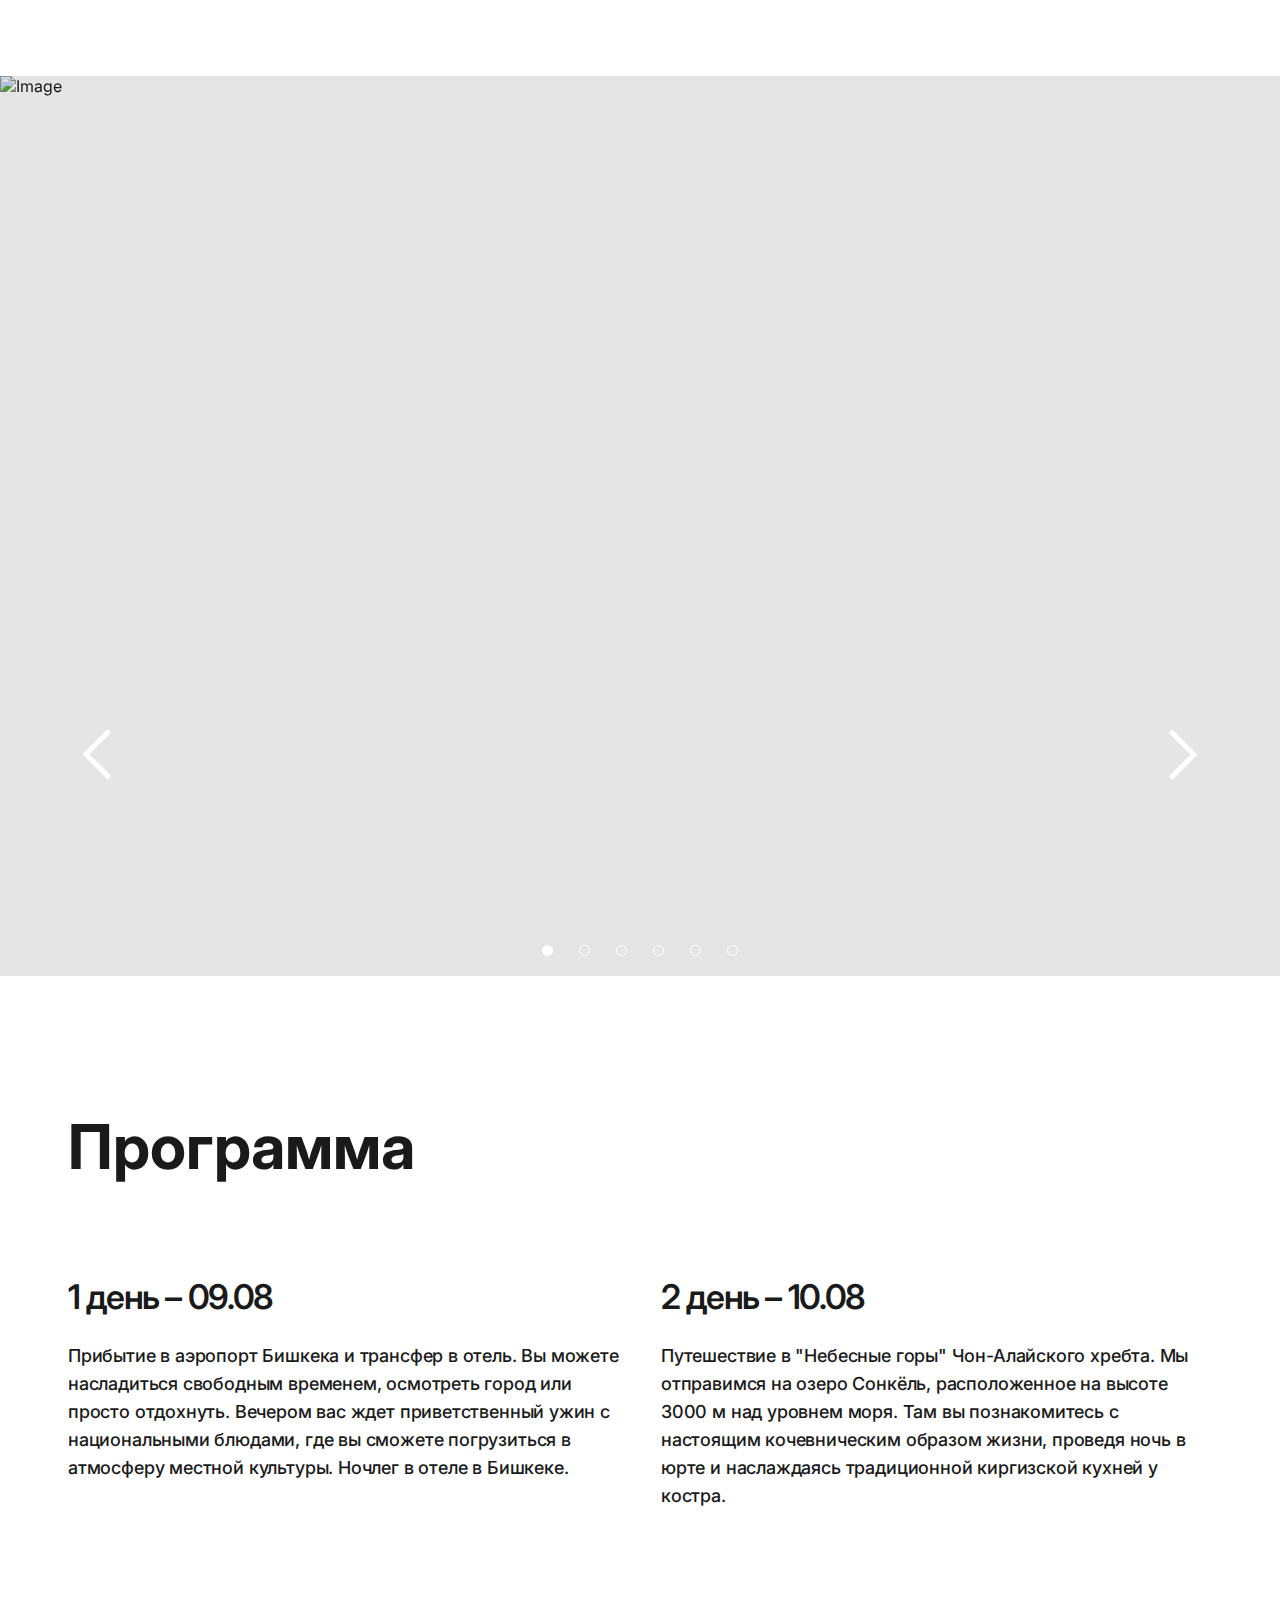
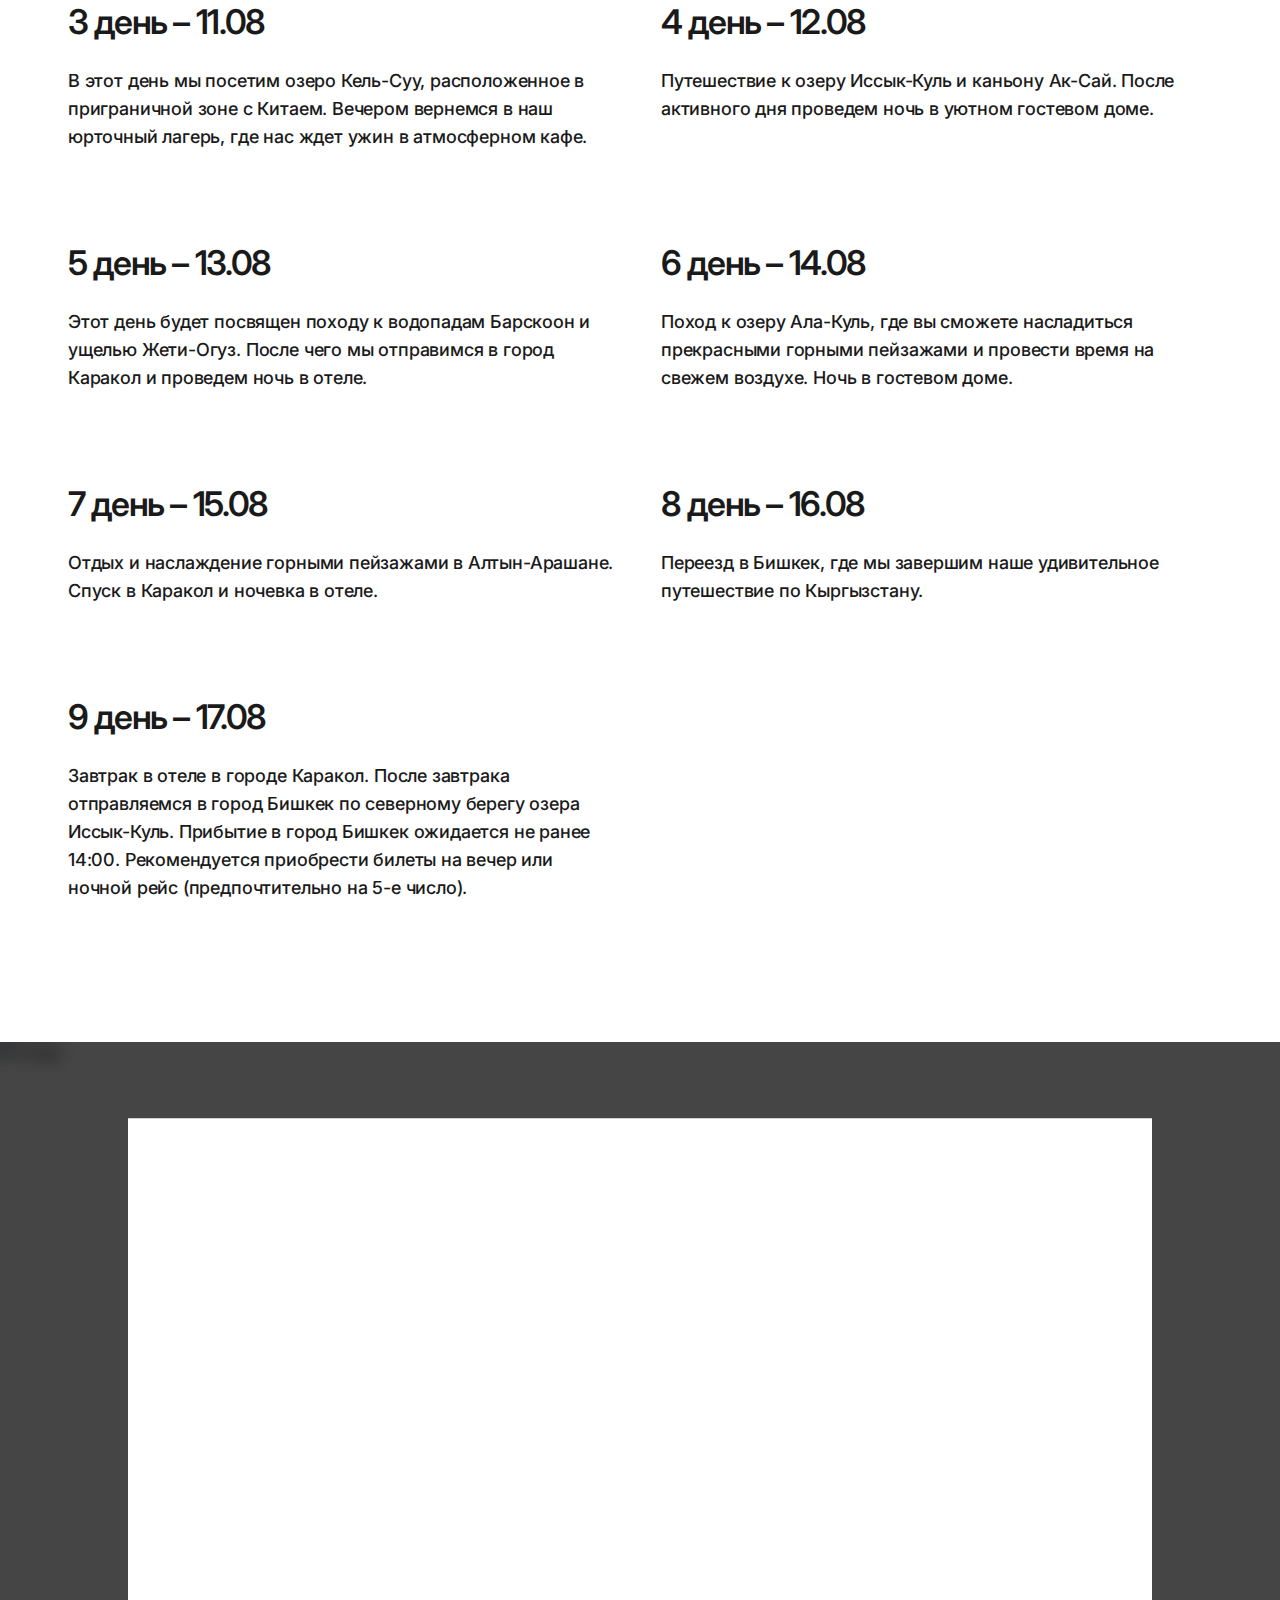
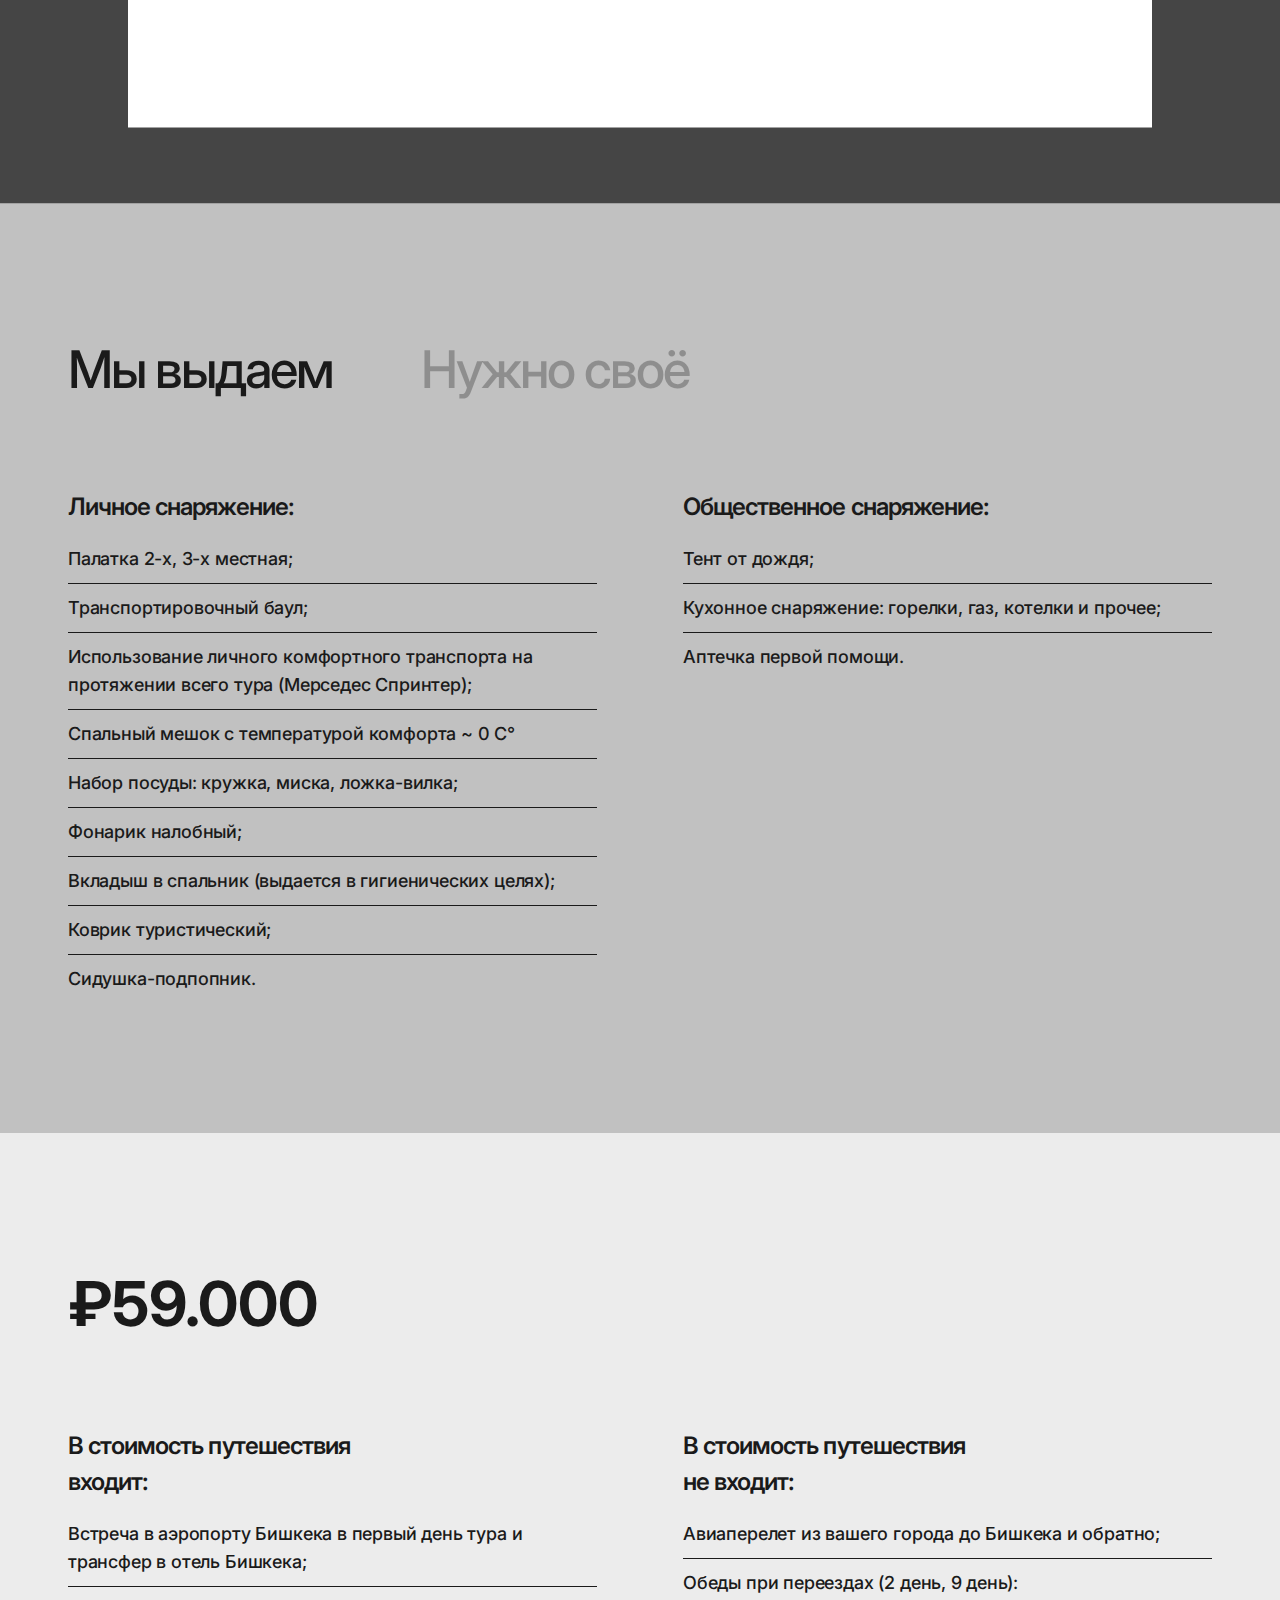
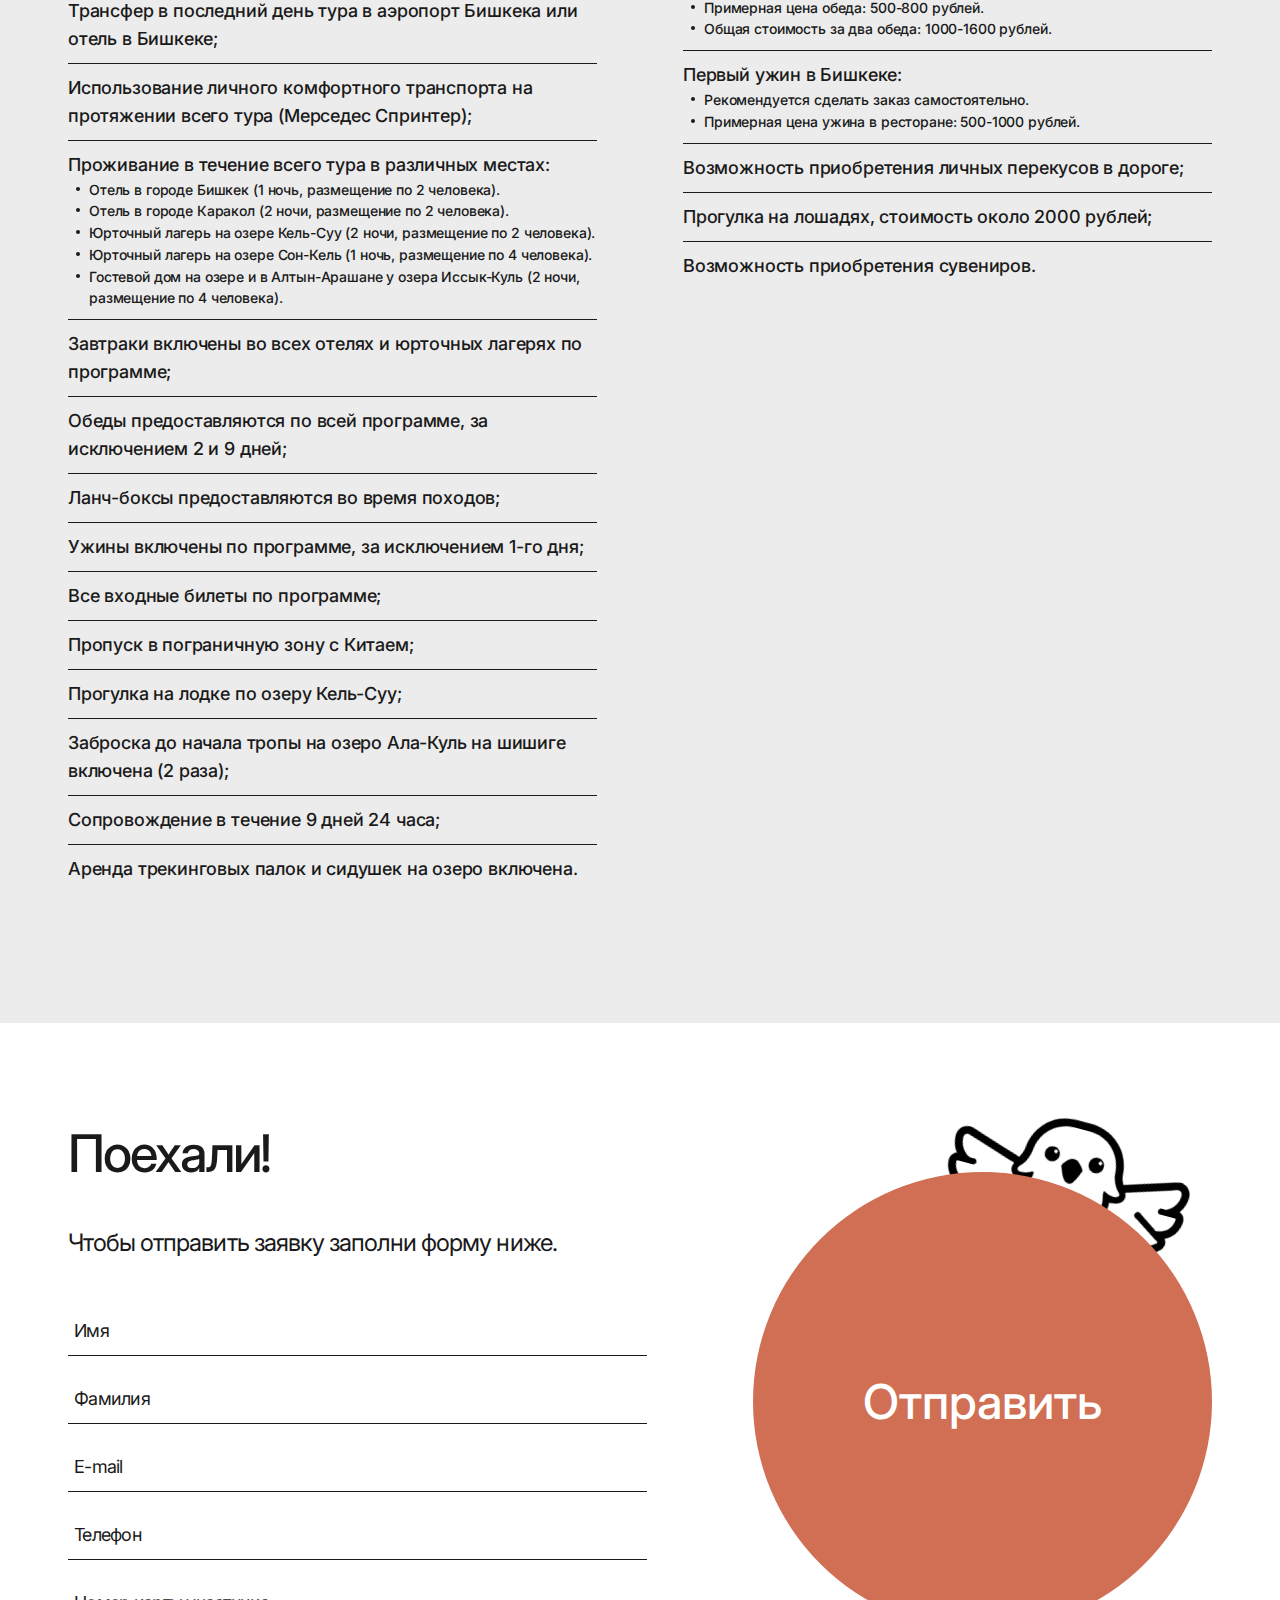
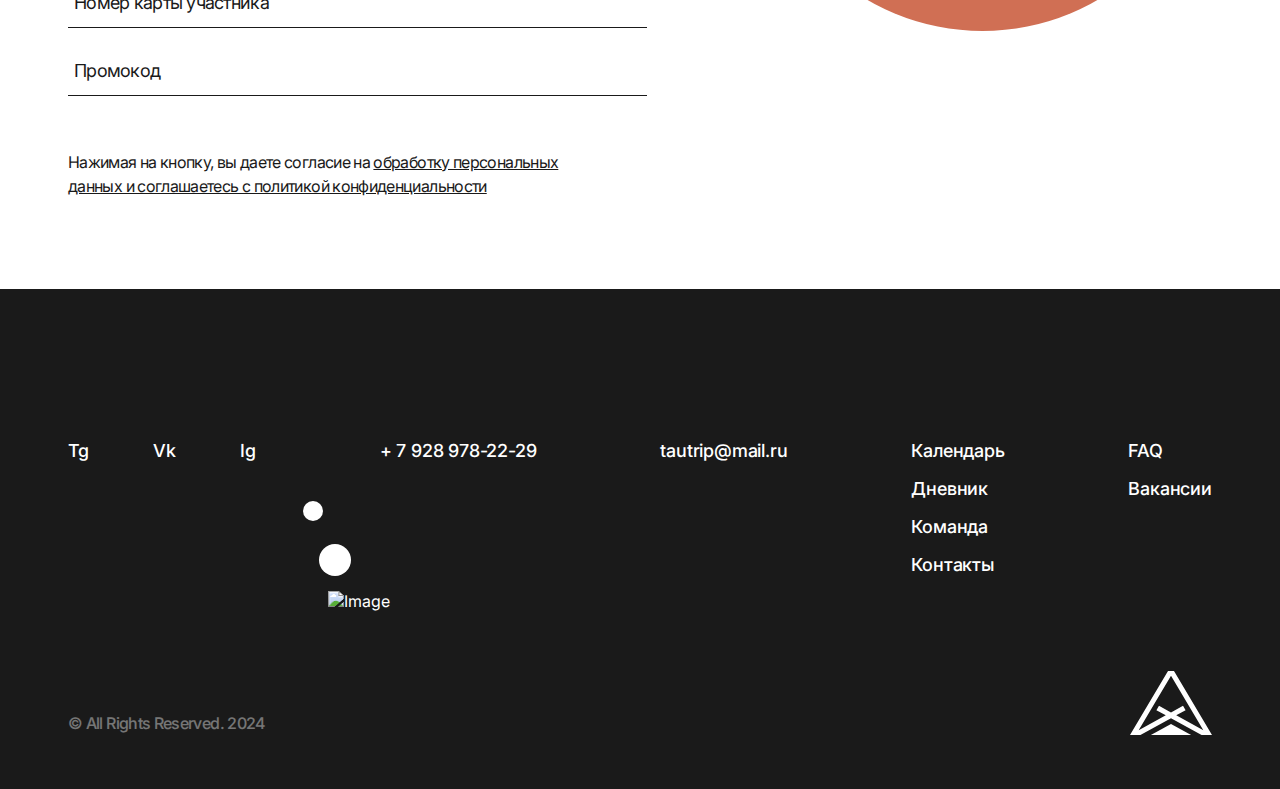
==== commit c8cd47e8: "fix: Improvements" ====
--- a/calendar-inner.html
+++ b/calendar-inner.html
@@ -91,6 +91,9 @@
 								</div>
 								<div class="calendar-inner__info-item">
 									<span class="calendar-inner__label">Сложность</span>
+									<picture class="calendar-inner__rating">
+										<img src="img/rating-white-01.svg" alt="Image">
+									</picture>
 								</div>
 							</div>
 						</div>
@@ -560,7 +563,7 @@
 	</div>
 	<!-- end of wrapper -->
 	<!-- menu -->
-	<div class="menu" id="menu">
+	<div class="menu " id="menu">
 		<div class="menu__wrap">
 			<nav class="menu__nav">
 				<ul class="menu__list">
@@ -581,9 +584,9 @@
 			<picture class="menu__img">
 				<img src="img/sticker-eaglet.svg" alt="Image">
 			</picture>
-			<!-- <div class="menu__letter"></div> -->
 			<div class="menu__decor">
 				<img src="img/tautrip-transparent.svg" alt="Image" class="default">
+				<img src="img/tautrip-mobile.svg" alt="Image" class="blue">
 				<img src="img/tautrip-white.svg" alt="Image" class="white">
 			</div>
 		</div>
@@ -592,6 +595,20 @@
 	<!-- scripts -->
 	<script src="js/vendor.min.js"></script>
 	<script src="js/app.min.js"></script>
+	<script src="https://cdnjs.cloudflare.com/ajax/libs/bodymovin/5.7.6/lottie.min.js"></script>
+	<script>
+		// Убедитесь, что DOM полностью загружен
+		document.addEventListener("DOMContentLoaded", function() {
+			// Инициализируйте анимацию
+			lottie.loadAnimation({
+				container: document.getElementById('lottie-container'), // контейнер для анимации
+				renderer: 'svg', // рендерер анимации (svg/canvas/html)
+				loop: true, // зацикливание анимации
+				autoplay: true, // автоматическое воспроизведение анимации
+				path: 'dice.json' // путь к вашему JSON файлу с анимацией
+			});
+		});
+	</script>
 </body>
 
 </html>--- a/css/app.min.css
+++ b/css/app.min.css
@@ -257,6 +257,7 @@
 }
 
 .flatpickr-calendar {
+  margin-top: 12px;
   width: 328px;
   background: #1A1A1A;
   border: none;
@@ -266,6 +267,32 @@
 }
 .flatpickr-calendar::before, .flatpickr-calendar::after {
   display: none;
+}
+@media screen and (max-width: 743px) {
+  .flatpickr-calendar {
+    -webkit-box-orient: vertical;
+    -webkit-box-direction: normal;
+        -ms-flex-direction: column;
+            flex-direction: column;
+    margin-top: 0;
+  }
+  .flatpickr-calendar.open {
+    display: -webkit-box !important;
+    display: -ms-flexbox !important;
+    display: flex !important;
+  }
+}
+@media screen and (min-width: 430px) and (max-width: 743px) {
+  .flatpickr-calendar {
+    top: 127px !important;
+    min-height: calc(100dvh - 127px - 60px);
+  }
+}
+@media screen and (max-width: 429px) {
+  .flatpickr-calendar {
+    top: 95px !important;
+    min-height: calc(100dvh - 95px - 60px);
+  }
 }
 @media screen and (max-width: 359px) {
   .flatpickr-calendar {
@@ -427,7 +454,6 @@
 @media screen and (max-width: 359px) {
   .flatpickr-weekdays {
     margin-bottom: 10px;
-    height: 30px;
   }
 }
 
@@ -451,20 +477,12 @@
   border-radius: 0;
 }
 span.flatpickr-weekday:last-child, span.flatpickr-weekday:nth-last-child(2) {
-  color: #D06F54;
+  color: #F96A42;
 }
 @media screen and (max-width: 359px) {
   span.flatpickr-weekday {
     padding-right: 0;
-    max-width: 14.29%;
-    width: 14.29%;
-    height: 30px;
     font-size: 10px;
-    line-height: 30px;
-  }
-  span.flatpickr-weekday::before {
-    width: 30px;
-    height: 30px;
   }
 }
 
@@ -496,15 +514,7 @@
 @media screen and (max-width: 359px) {
   .flatpickr-day {
     padding-right: 0;
-    max-width: 14.29%;
-    width: 14.29%;
-    height: 30px;
     font-size: 10px;
-    line-height: 30px;
-  }
-  .flatpickr-day::before {
-    width: 30px;
-    height: 30px;
   }
 }
 
@@ -517,63 +527,116 @@
 
 .flatpickr-day.inRange, .flatpickr-day.prevMonthDay.inRange, .flatpickr-day.nextMonthDay.inRange, .flatpickr-day.today.inRange, .flatpickr-day.prevMonthDay.today.inRange, .flatpickr-day.nextMonthDay.today.inRange, .flatpickr-day:hover, .flatpickr-day.prevMonthDay:hover, .flatpickr-day.nextMonthDay:hover, .flatpickr-day:focus, .flatpickr-day.prevMonthDay:focus, .flatpickr-day.nextMonthDay:focus {
   color: #FFFFFF;
-  background: #D06F54;
+  background: #F96A42;
 }
 
 .flatpickr-day.today {
   background: #424242;
 }
 
-.flatpickr-day.today:hover,
+.flatpickr-day.today:hover {
+  color: #FFFFFF;
+  background: #F96A42;
+}
+
 .flatpickr-day.today:focus {
   color: #FFFFFF;
-  background: #D06F54;
+  background: rgba(249, 106, 66, 0.15);
 }
 
 .flatpickr-day.selected {
   color: #FFFFFF;
-  background: #D06F54;
+  background: #F96A42;
 }
 .flatpickr-day.selected::before {
-  border-color: #D06F54;
+  border-color: #F96A42;
 }
 .flatpickr-day.selected:hover {
   color: #FFFFFF;
-  background: #D06F54;
+  background: #F96A42;
 }
 .flatpickr-day.selected:hover::before {
-  border-color: #D06F54;
+  border-color: #F96A42;
 }
 
 .flatpickr-day.startRange,
-.flatpickr-day.startRange:hover,
+.flatpickr-day.startRange:hover {
+  background: #F96A42;
+  border-color: #F96A42;
+}
+
 .flatpickr-day.startRange:focus {
-  background: #D06F54;
-  border-color: #D06F54;
+  background: rgba(249, 106, 66, 0.15);
+  border-color: rgba(249, 106, 66, 0.15);
 }
 
 .flatpickr-day.endRange,
-.flatpickr-day.endRange:hover,
+.flatpickr-day.endRange:hover {
+  background: #F96A42;
+  border-color: #F96A42;
+}
+
 .flatpickr-day.endRange:focus {
-  background: #D06F54;
-  border-color: #D06F54;
+  background: rgba(249, 106, 66, 0.15);
+  border-color: rgba(249, 106, 66, 0.15);
 }
 
 .flatpickr-day.inRange {
-  background: #D06F54;
-  border-color: #D06F54;
-  -webkit-box-shadow: -5px 0 0 #D06F54, 5px 0 0 #D06F54;
-          box-shadow: -5px 0 0 #D06F54, 5px 0 0 #D06F54;
+  background: #F96A42;
+  border-color: #F96A42;
+  -webkit-box-shadow: -5px 0 0 #F96A42, 5px 0 0 #F96A42;
+          box-shadow: -5px 0 0 #F96A42, 5px 0 0 #F96A42;
 }
 
 .flatpickr-day.selected.startRange + .endRange:not(:nth-child(7n+1)), .flatpickr-day.startRange.startRange + .endRange:not(:nth-child(7n+1)), .flatpickr-day.endRange.startRange + .endRange:not(:nth-child(7n+1)) {
-  -webkit-box-shadow: -10px 0 0 #D06F54;
-          box-shadow: -10px 0 0 #D06F54;
+  -webkit-box-shadow: -10px 0 0 #F96A42;
+          box-shadow: -10px 0 0 #F96A42;
 }
 
 .flatpickr-day.selected, .flatpickr-day.startRange, .flatpickr-day.endRange, .flatpickr-day.selected.inRange, .flatpickr-day.startRange.inRange, .flatpickr-day.endRange.inRange, .flatpickr-day.selected:focus, .flatpickr-day.startRange:focus, .flatpickr-day.endRange:focus, .flatpickr-day.selected:hover, .flatpickr-day.startRange:hover, .flatpickr-day.endRange:hover, .flatpickr-day.selected.prevMonthDay, .flatpickr-day.startRange.prevMonthDay, .flatpickr-day.endRange.prevMonthDay, .flatpickr-day.selected.nextMonthDay, .flatpickr-day.startRange.nextMonthDay, .flatpickr-day.endRange.nextMonthDay {
-  background: #D06F54;
-  border-color: #D06F54;
+  background: #F96A42;
+  border-color: #F96A42;
+}
+
+.flatpickr-footer {
+  margin-top: auto;
+  padding-top: 12px;
+}
+@media screen and (min-width: 744px) {
+  .flatpickr-footer {
+    display: none;
+  }
+}
+
+.flatpickr-confirm,
+.flatpickr-cancel {
+  display: block;
+  padding: 12px;
+  width: 100%;
+  font-size: 16px;
+  font-weight: 500;
+  color: #FFFFFF;
+  background: transparent;
+  border: none;
+  border-radius: 16px;
+  -webkit-transition: all 0.25s ease-in-out;
+  transition: all 0.25s ease-in-out;
+}
+.flatpickr-confirm:focus,
+.flatpickr-cancel:focus {
+  outline: none;
+}
+.flatpickr-confirm:hover,
+.flatpickr-cancel:hover {
+  color: #FFFFFF;
+}
+
+.flatpickr-confirm {
+  background: #F96A42;
+}
+
+.flatpickr-cancel {
+  margin-top: 8px;
 }
 
 .header {
@@ -691,8 +754,8 @@
   -webkit-transform: translate3d(-50%, -50%, 0);
           transform: translate3d(-50%, -50%, 0);
   display: block;
-  width: 39px;
-  height: 33px;
+  width: 46px;
+  height: 40px;
   opacity: 0;
   background-image: url(../img/logotype-triangle.svg);
   background-repeat: no-repeat;
@@ -712,8 +775,8 @@
   -webkit-transform: translate3d(-50%, -50%, 0);
           transform: translate3d(-50%, -50%, 0);
   display: block;
-  width: 39px;
-  height: 33px;
+  width: 46px;
+  height: 40px;
   opacity: 0;
   background-image: url(../img/logotype-triangle.svg);
   background-repeat: no-repeat;
@@ -934,6 +997,8 @@
   width: 100%;
   height: calc(100dvh - 33px);
   background: #1A1A1A;
+  -webkit-transition: background 0.25s ease-in-out;
+  transition: background 0.25s ease-in-out;
 }
 .menu.is--active {
   -webkit-transform: translate(0, 0);
@@ -974,9 +1039,46 @@
   -webkit-transition: all 0.25s ease-in-out 0.4s;
   transition: all 0.25s ease-in-out 0.4s;
 }
+.menu--main {
+  -webkit-transform: translate(0, calc(-100% + 158px));
+      -ms-transform: translate(0, calc(-100% + 158px));
+          transform: translate(0, calc(-100% + 158px));
+}
+.menu--main::before {
+  background: #E0E9F8;
+}
+.menu--main .menu__decor .default {
+  opacity: 0;
+  pointer-events: none;
+}
+.menu--main .menu__decor .blue {
+  opacity: 1;
+}
+.menu--main.is--active {
+  -webkit-transform: translate(0, 0);
+      -ms-transform: translate(0, 0);
+          transform: translate(0, 0);
+}
+.menu--main.is--active::before {
+  background: #1A1A1A;
+  -webkit-transition: background 0.25s ease-in-out 0.4s;
+  transition: background 0.25s ease-in-out 0.4s;
+}
 @media screen and (min-width: 768px) {
   .menu {
     display: none;
+  }
+}
+@media screen and (max-width: 429px) {
+  .menu--main {
+    -webkit-transform: translate(0, calc(-100% + 118px));
+        -ms-transform: translate(0, calc(-100% + 118px));
+            transform: translate(0, calc(-100% + 118px));
+  }
+  .menu--main.is--active {
+    -webkit-transform: translate(0, 0);
+        -ms-transform: translate(0, 0);
+            transform: translate(0, 0);
   }
 }
 .menu__wrap {
@@ -1106,10 +1208,12 @@
   -webkit-transition: all 0.25s ease-in-out;
   transition: all 0.25s ease-in-out;
 }
+.menu__decor .blue {
+  opacity: 0;
+}
 .menu__decor .white {
   z-index: 5;
   opacity: 0;
-  pointer-events: none;
 }
 @media screen and (max-width: 429px) {
   .menu__decor {
@@ -2301,7 +2405,7 @@
   margin-right: calc(50% - 50vw);
   height: 100%;
 }
-.statistics__img > img:not(.statistics__img-balloon) {
+.statistics__img > img:not(.statistics__img-balloon, .statistics__img-cloud) {
   display: block;
   width: 100%;
   height: 100%;
@@ -2310,19 +2414,63 @@
 }
 .statistics__img-balloon {
   position: absolute;
-  top: 50%;
-  left: 50%;
+  bottom: -193px;
   z-index: 1;
-  -webkit-transform: translate(-50%, -50%);
-      -ms-transform: translate(-50%, -50%);
-          transform: translate(-50%, -50%);
   display: block;
   width: 132px;
   height: 193px;
   -o-object-fit: contain;
      object-fit: contain;
-  -webkit-animation: balloon 2s linear infinite;
-          animation: balloon 2s linear infinite;
+  -webkit-animation: fly 5s linear infinite;
+          animation: fly 5s linear infinite;
+}
+.statistics__img-cloud {
+  position: absolute;
+  display: block;
+  -o-object-fit: contain;
+     object-fit: contain;
+}
+.statistics__img-cloud--md-right {
+  top: 352px;
+  width: 284px;
+  height: 94px;
+  -webkit-animation: moveClouds1 16s linear infinite;
+          animation: moveClouds1 16s linear infinite;
+}
+.statistics__img-cloud--md-left {
+  top: 215px;
+  width: 284px;
+  height: 94px;
+  -webkit-animation: moveClouds2 19s linear infinite;
+          animation: moveClouds2 19s linear infinite;
+}
+.statistics__img-cloud--lg {
+  top: 555px;
+  width: 304px;
+  height: 99px;
+  -webkit-animation: moveClouds3 28s linear infinite;
+          animation: moveClouds3 28s linear infinite;
+}
+.statistics__img-cloud--xl {
+  top: -46px;
+  width: 546px;
+  height: 189px;
+  -webkit-animation: moveClouds4 32s linear infinite;
+          animation: moveClouds4 32s linear infinite;
+}
+.statistics__img-cloud--sm {
+  top: 46px;
+  width: 114px;
+  height: 35px;
+  -webkit-animation: moveClouds5 26s linear infinite;
+          animation: moveClouds5 26s linear infinite;
+}
+.statistics__img-cloud--sm-right {
+  top: 311px;
+  width: 136px;
+  height: 42px;
+  -webkit-animation: moveClouds6 30s linear infinite;
+          animation: moveClouds6 30s linear infinite;
 }
 @media screen and (min-width: 744px) and (max-width: 1023px) {
   .statistics__img {
@@ -2343,57 +2491,173 @@
   }
 }
 
-@-webkit-keyframes balloon {
+@-webkit-keyframes moveClouds1 {
   0% {
-    top: 50%;
-    opacity: 1;
-  }
-  49% {
-    top: -193px;
-    opacity: 1;
+    -webkit-transform: translateX(-284px);
+            transform: translateX(-284px);
   }
   50% {
-    top: -193px;
-    opacity: 0;
-  }
-  51% {
-    top: calc(100% + 193px);
-    opacity: 0;
-  }
-  52% {
-    top: calc(100% + 193px);
-    opacity: 1;
+    -webkit-transform: translateX(calc(100vw - 284px));
+            transform: translateX(calc(100vw - 284px));
   }
   100% {
-    top: 50%;
-    opacity: 1;
-  }
-}
-
-@keyframes balloon {
+    -webkit-transform: translateX(-284px);
+            transform: translateX(-284px);
+  }
+}
+
+@keyframes moveClouds1 {
   0% {
-    top: 50%;
-    opacity: 1;
-  }
-  49% {
-    top: -193px;
-    opacity: 1;
+    -webkit-transform: translateX(-284px);
+            transform: translateX(-284px);
   }
   50% {
-    top: -193px;
-    opacity: 0;
-  }
-  51% {
-    top: calc(100% + 193px);
-    opacity: 0;
-  }
-  52% {
-    top: calc(100% + 193px);
-    opacity: 1;
+    -webkit-transform: translateX(calc(100vw - 284px));
+            transform: translateX(calc(100vw - 284px));
   }
   100% {
-    top: 50%;
-    opacity: 1;
+    -webkit-transform: translateX(-284px);
+            transform: translateX(-284px);
+  }
+}
+@-webkit-keyframes moveClouds2 {
+  0% {
+    -webkit-transform: translateX(-284px);
+            transform: translateX(-284px);
+  }
+  50% {
+    -webkit-transform: translateX(calc(100vw - 284px));
+            transform: translateX(calc(100vw - 284px));
+  }
+  100% {
+    -webkit-transform: translateX(-284px);
+            transform: translateX(-284px);
+  }
+}
+@keyframes moveClouds2 {
+  0% {
+    -webkit-transform: translateX(-284px);
+            transform: translateX(-284px);
+  }
+  50% {
+    -webkit-transform: translateX(calc(100vw - 284px));
+            transform: translateX(calc(100vw - 284px));
+  }
+  100% {
+    -webkit-transform: translateX(-284px);
+            transform: translateX(-284px);
+  }
+}
+@-webkit-keyframes moveClouds3 {
+  0% {
+    -webkit-transform: translateX(-304px);
+            transform: translateX(-304px);
+  }
+  50% {
+    -webkit-transform: translateX(calc(100vw - 304px));
+            transform: translateX(calc(100vw - 304px));
+  }
+  100% {
+    -webkit-transform: translateX(-304px);
+            transform: translateX(-304px);
+  }
+}
+@keyframes moveClouds3 {
+  0% {
+    -webkit-transform: translateX(-304px);
+            transform: translateX(-304px);
+  }
+  50% {
+    -webkit-transform: translateX(calc(100vw - 304px));
+            transform: translateX(calc(100vw - 304px));
+  }
+  100% {
+    -webkit-transform: translateX(-304px);
+            transform: translateX(-304px);
+  }
+}
+@-webkit-keyframes moveClouds4 {
+  0% {
+    -webkit-transform: translateX(-546px);
+            transform: translateX(-546px);
+  }
+  50% {
+    -webkit-transform: translateX(calc(100vw - 546px));
+            transform: translateX(calc(100vw - 546px));
+  }
+  100% {
+    -webkit-transform: translateX(-546px);
+            transform: translateX(-546px);
+  }
+}
+@keyframes moveClouds4 {
+  0% {
+    -webkit-transform: translateX(-546px);
+            transform: translateX(-546px);
+  }
+  50% {
+    -webkit-transform: translateX(calc(100vw - 546px));
+            transform: translateX(calc(100vw - 546px));
+  }
+  100% {
+    -webkit-transform: translateX(-546px);
+            transform: translateX(-546px);
+  }
+}
+@-webkit-keyframes moveClouds5 {
+  0% {
+    -webkit-transform: translateX(-114px);
+            transform: translateX(-114px);
+  }
+  50% {
+    -webkit-transform: translateX(calc(100vw - 114px));
+            transform: translateX(calc(100vw - 114px));
+  }
+  100% {
+    -webkit-transform: translateX(-114px);
+            transform: translateX(-114px);
+  }
+}
+@keyframes moveClouds5 {
+  0% {
+    -webkit-transform: translateX(-114px);
+            transform: translateX(-114px);
+  }
+  50% {
+    -webkit-transform: translateX(calc(100vw - 114px));
+            transform: translateX(calc(100vw - 114px));
+  }
+  100% {
+    -webkit-transform: translateX(-114px);
+            transform: translateX(-114px);
+  }
+}
+@-webkit-keyframes moveClouds6 {
+  0% {
+    -webkit-transform: translateX(-136px);
+            transform: translateX(-136px);
+  }
+  50% {
+    -webkit-transform: translateX(calc(100vw - 136px));
+            transform: translateX(calc(100vw - 136px));
+  }
+  100% {
+    -webkit-transform: translateX(-136px);
+            transform: translateX(-136px);
+  }
+}
+@keyframes moveClouds6 {
+  0% {
+    -webkit-transform: translateX(-136px);
+            transform: translateX(-136px);
+  }
+  50% {
+    -webkit-transform: translateX(calc(100vw - 136px));
+            transform: translateX(calc(100vw - 136px));
+  }
+  100% {
+    -webkit-transform: translateX(-136px);
+            transform: translateX(-136px);
   }
 }
 .what-is {
@@ -2700,6 +2964,26 @@
   height: 100%;
   -o-object-fit: contain;
      object-fit: contain;
+}
+.search-adventure__img svg {
+  position: absolute;
+  top: 0;
+  left: 0;
+  z-index: 10;
+  min-width: 1024px;
+  width: 1024px;
+  height: 508px;
+  pointer-events: none;
+}
+.search-adventure__img svg path {
+  -webkit-transition: opacity 0s;
+  transition: opacity 0s;
+}
+.search-adventure__img svg path.hidden {
+  opacity: 0;
+}
+.search-adventure__img svg path.visible {
+  opacity: 1;
 }
 @media screen and (min-width: 1024px) {
   .search-adventure__img {
@@ -2722,6 +3006,11 @@
     width: 776px;
     height: 385px;
   }
+  .search-adventure__img svg {
+    min-width: 776px;
+    width: 776px;
+    height: 385px;
+  }
 }
 @media screen and (min-width: 430px) and (max-width: 743px) {
   .search-adventure__img {
@@ -2736,6 +3025,11 @@
     width: 700px;
     height: 347px;
   }
+  .search-adventure__img svg {
+    min-width: 700px;
+    width: 700px;
+    height: 347px;
+  }
 }
 @media screen and (max-width: 429px) {
   .search-adventure__img {
@@ -2746,6 +3040,11 @@
     -webkit-transform: translate(-50%, 0);
         -ms-transform: translate(-50%, 0);
             transform: translate(-50%, 0);
+    min-width: 565px;
+    width: 565px;
+    height: 280px;
+  }
+  .search-adventure__img svg {
     min-width: 565px;
     width: 565px;
     height: 280px;
@@ -3567,7 +3866,7 @@
     bottom: 39px;
   }
 }
-@media screen and (min-width: 430px) and (max-width: 743px) {
+@media screen and (max-width: 743px) {
   .contacts__bg {
     bottom: 0;
     min-width: 686px;
@@ -3575,7 +3874,7 @@
     height: 248px;
   }
 }
-@media screen and (max-width: 429px) {
+@media screen and (max-width: 429px) and (max-height: 769px) {
   .contacts__bg {
     bottom: -36px;
     left: calc(50% + 19.5px);
@@ -3713,6 +4012,19 @@
   height: 100%;
   -o-object-fit: cover;
      object-fit: cover;
+  -webkit-transform: translateZ(0);
+          transform: translateZ(0);
+  will-change: transform;
+  -webkit-transition: all 0.25s ease-in-out;
+  transition: all 0.25s ease-in-out;
+}
+@media screen and (hover: hover) {
+  .diary-content__img:hover img {
+    -webkit-transform: scale(1.04) translateZ(0);
+            transform: scale(1.04) translateZ(0);
+    -webkit-transition: all 0.45s ease;
+    transition: all 0.45s ease;
+  }
 }
 @media screen and (max-width: 743px) {
   .diary-content__img {
@@ -4186,6 +4498,12 @@
 .image-slider__slider .swiper-button-next:focus {
   outline: none;
 }
+@media screen and (hover: hover) {
+  .image-slider__slider .swiper-button-prev:hover > svg,
+  .image-slider__slider .swiper-button-next:hover > svg {
+    color: #D06F54;
+  }
+}
 @media screen and (max-width: 743px) {
   .image-slider__slider .swiper-button-prev,
   .image-slider__slider .swiper-button-next {
@@ -4362,6 +4680,12 @@
 .team__slider .swiper-button-next:focus {
   outline: none;
 }
+@media screen and (hover: hover) {
+  .team__slider .swiper-button-prev:hover > svg,
+  .team__slider .swiper-button-next:hover > svg {
+    color: #D06F54;
+  }
+}
 @media screen and (min-width: 1024px) and (max-width: 1399px) {
   .team__slider .swiper-button-prev,
   .team__slider .swiper-button-next {
@@ -4463,6 +4787,11 @@
       -ms-flex-align: center;
           align-items: center;
   margin-top: 33px;
+}
+@media screen and (max-width: 743px) {
+  .team__controls {
+    width: 100%;
+  }
 }
 .team__control {
   display: -webkit-box;
@@ -4501,16 +4830,13 @@
     background: #FFFFFF;
   }
 }
-@media screen and (min-width: 430px) and (max-width: 743px) {
+@media screen and (max-width: 743px) {
   .team__control {
-    min-width: 119px;
-    width: 119px;
-  }
-}
-@media screen and (max-width: 429px) {
-  .team__control {
-    min-width: 86px;
-    width: 86px;
+    -webkit-box-flex: 1;
+        -ms-flex: 1 1 auto;
+            flex: 1 1 auto;
+    min-width: auto;
+    width: calc(25% - 12px);
   }
 }
 .team__control + .team__control {
@@ -4635,6 +4961,12 @@
 .checklist__slider .swiper-button-next:focus {
   outline: none;
 }
+@media screen and (hover: hover) {
+  .checklist__slider .swiper-button-prev:hover > svg,
+  .checklist__slider .swiper-button-next:hover > svg {
+    color: #D06F54;
+  }
+}
 @media screen and (min-width: 1024px) and (max-width: 1399px) {
   .checklist__slider .swiper-button-prev,
   .checklist__slider .swiper-button-next {
@@ -4734,6 +5066,14 @@
 .checklist__btn--border {
   border: 5px solid #FFFFFF;
   border-radius: 98px;
+}
+@media screen and (hover: hover) {
+  .checklist__btn--border:hover {
+    background: #FFFFFF;
+  }
+  .checklist__btn--border:hover > svg {
+    color: #1A1A1A;
+  }
 }
 @media screen and (min-width: 430px) and (max-width: 743px) {
   .checklist__btn {
@@ -5750,12 +6090,40 @@
   position: relative;
   z-index: 1;
   overflow: hidden;
+  width: 100%;
   border: 2px solid #FFFFFF;
   border-radius: 98px;
 }
 @media screen and (min-width: 744px) and (max-width: 1023px) {
   .calendar-filter__calendar {
     border: 1px solid #FFFFFF;
+  }
+}
+@media screen and (max-width: 743px) {
+  .calendar-filter__calendar.is--active {
+    position: absolute;
+    z-index: 1;
+    background: #1A1A1A;
+    border-color: transparent;
+    border-radius: 0;
+  }
+}
+@media screen and (min-width: 430px) and (max-width: 743px) {
+  .calendar-filter__calendar.is--active {
+    top: 127px;
+    right: 20px;
+    left: 20px;
+    width: calc(100% - 40px);
+    height: calc(100dvh - 127px - 60px);
+  }
+}
+@media screen and (max-width: 429px) {
+  .calendar-filter__calendar.is--active {
+    top: 95px;
+    right: 16px;
+    left: 16px;
+    width: calc(100% - 32px);
+    height: calc(100dvh - 95px - 60px);
   }
 }
 .calendar-filter__date {
@@ -5770,8 +6138,8 @@
   height: 100%;
   font-size: 18px;
   font-weight: normal;
-  white-space: nowrap;
-  text-overflow: ellipsis;
+  white-space: nowrap !important;
+  text-overflow: ellipsis !important;
   text-align: center;
   color: #FFFFFF;
   background: transparent;
@@ -5847,6 +6215,14 @@
           justify-content: space-between;
   width: 100%;
 }
+@media screen and (hover: hover) {
+  .calendar-list__item:hover .calendar-list__date {
+    color: #D06F54;
+  }
+  .calendar-list__item:hover .calendar-list__description {
+    color: #D06F54;
+  }
+}
 @media screen and (max-width: 743px) {
   .calendar-list__item {
     -webkit-box-orient: vertical;
@@ -5927,6 +6303,8 @@
   font-weight: bold;
   line-height: 1;
   letter-spacing: -0.04em;
+  -webkit-transition: color 0.25s ease-in-out;
+  transition: color 0.25s ease-in-out;
 }
 @media screen and (max-width: 743px) {
   .calendar-list__date {
@@ -5959,6 +6337,8 @@
   font-weight: 500;
   line-height: 1.5555555556;
   letter-spacing: -0.04em;
+  -webkit-transition: color 0.25s ease-in-out;
+  transition: color 0.25s ease-in-out;
 }
 @media screen and (max-width: 743px) {
   .calendar-list__description {
@@ -6215,6 +6595,20 @@
   font-weight: normal;
   line-height: 1.5;
   letter-spacing: -0.01em;
+}
+.calendar-inner__raing {
+  display: block;
+  overflow: hidden;
+  min-width: 96px;
+  width: 96px;
+  height: 18px;
+}
+.calendar-inner__raing img {
+  display: block;
+  width: 100%;
+  height: 100%;
+  -o-object-fit: contain;
+     object-fit: contain;
 }
 .calendar-inner__bg {
   position: absolute;
@@ -6795,113 +7189,28 @@
   }
 }
 
-.dice {
-  position: relative;
-  width: 20px;
-  height: 20px;
-  -webkit-transform-style: preserve-3d;
-          transform-style: preserve-3d;
-  -webkit-transform: rotateY(185deg) rotateX(150deg) rotateZ(315deg);
-          transform: rotateY(185deg) rotateX(150deg) rotateZ(315deg);
-  -webkit-animation: rotate 5s linear infinite;
-          animation: rotate 5s linear infinite;
-}
-
-.side {
-  width: 100%;
-  height: 100%;
-  background: #FFFFFF;
-  border: 1px solid #1A1A1A;
-  position: absolute;
-  display: -webkit-box;
-  display: -ms-flexbox;
-  display: flex;
-  -webkit-box-align: center;
-      -ms-flex-align: center;
-          align-items: center;
-  -webkit-box-pack: center;
-      -ms-flex-pack: center;
-          justify-content: center;
-}
-.side::before {
-  content: "";
-  width: 20%;
-  height: 20%;
-  background: #1A1A1A;
-  border-radius: 50%;
-}
-
-.one {
-  -webkit-transform: translateZ(10px);
-          transform: translateZ(10px);
-}
-
-.two {
-  -webkit-transform: translateX(-10px) rotateY(-90deg);
-          transform: translateX(-10px) rotateY(-90deg);
-}
-.two::before {
-  background: transparent;
-  -webkit-box-shadow: #000 -5px -5px 0px 0px, #000 5px 5px 0px 0px;
-          box-shadow: #000 -5px -5px 0px 0px, #000 5px 5px 0px 0px;
-}
-
-.three {
-  -webkit-transform: translateY(10px) rotateX(90deg);
-          transform: translateY(10px) rotateX(90deg);
-}
-.three::before {
-  -webkit-box-shadow: #000 -5px 5px 0px 0px, #000 5px -5px 0px 0px;
-          box-shadow: #000 -5px 5px 0px 0px, #000 5px -5px 0px 0px;
-}
-
-.four {
-  -webkit-transform: translateY(-10px) rotateX(90deg);
-          transform: translateY(-10px) rotateX(90deg);
-}
-.four::before {
-  background: transparent;
-  -webkit-box-shadow: #000 -5px 5px 0px 0px, #000 -5px -5px 0px 0px, #000 5px 5px 0px 0px, #000 5px -5px 0px 0px;
-          box-shadow: #000 -5px 5px 0px 0px, #000 -5px -5px 0px 0px, #000 5px 5px 0px 0px, #000 5px -5px 0px 0px;
-}
-
-.five {
-  -webkit-transform: translateX(10px) rotateY(90deg);
-          transform: translateX(10px) rotateY(90deg);
-}
-.five::before {
-  -webkit-box-shadow: #000 -5px -5px 0px 0px, #000 -5px 5px 0px 0px, #000 5px -5px 0px 0px, #000 5px 5px 0px 0px;
-          box-shadow: #000 -5px -5px 0px 0px, #000 -5px 5px 0px 0px, #000 5px -5px 0px 0px, #000 5px 5px 0px 0px;
-}
-
-.six {
-  -webkit-transform: translateZ(-10px);
-          transform: translateZ(-10px);
-}
-.six::before {
-  background: transparent;
-  -webkit-box-shadow: #000 -5px -5px 0px 0px, #000 -5px 0px 0px 0px, #000 -5px 5px 0px 0px, #000 5px -5px 0px 0px, #000 5px 0px 0px 0px, #000 5px 5px 0px 0px;
-          box-shadow: #000 -5px -5px 0px 0px, #000 -5px 0px 0px 0px, #000 -5px 5px 0px 0px, #000 5px -5px 0px 0px, #000 5px 0px 0px 0px, #000 5px 5px 0px 0px;
-}
-
-@-webkit-keyframes rotate {
-  from {
-    -webkit-transform: rotateY(0) rotateX(30deg) rotateZ(30deg);
-            transform: rotateY(0) rotateX(30deg) rotateZ(30deg);
-  }
-  to {
-    -webkit-transform: rotateY(360deg) rotateX(30deg) rotateZ(30deg);
-            transform: rotateY(360deg) rotateX(30deg) rotateZ(30deg);
-  }
-}
-
-@keyframes rotate {
-  from {
-    -webkit-transform: rotateY(0) rotateX(30deg) rotateZ(30deg);
-            transform: rotateY(0) rotateX(30deg) rotateZ(30deg);
-  }
-  to {
-    -webkit-transform: rotateY(360deg) rotateX(30deg) rotateZ(30deg);
-            transform: rotateY(360deg) rotateX(30deg) rotateZ(30deg);
+@-webkit-keyframes fly {
+  0% {
+    bottom: -193px;
+    -webkit-transform: translateX(var(--start-x));
+            transform: translateX(var(--start-x));
+  }
+  100% {
+    bottom: 100vh;
+    -webkit-transform: translateX(var(--start-x));
+            transform: translateX(var(--start-x));
+  }
+}
+
+@keyframes fly {
+  0% {
+    bottom: -193px;
+    -webkit-transform: translateX(var(--start-x));
+            transform: translateX(var(--start-x));
+  }
+  100% {
+    bottom: 100vh;
+    -webkit-transform: translateX(var(--start-x));
+            transform: translateX(var(--start-x));
   }
 }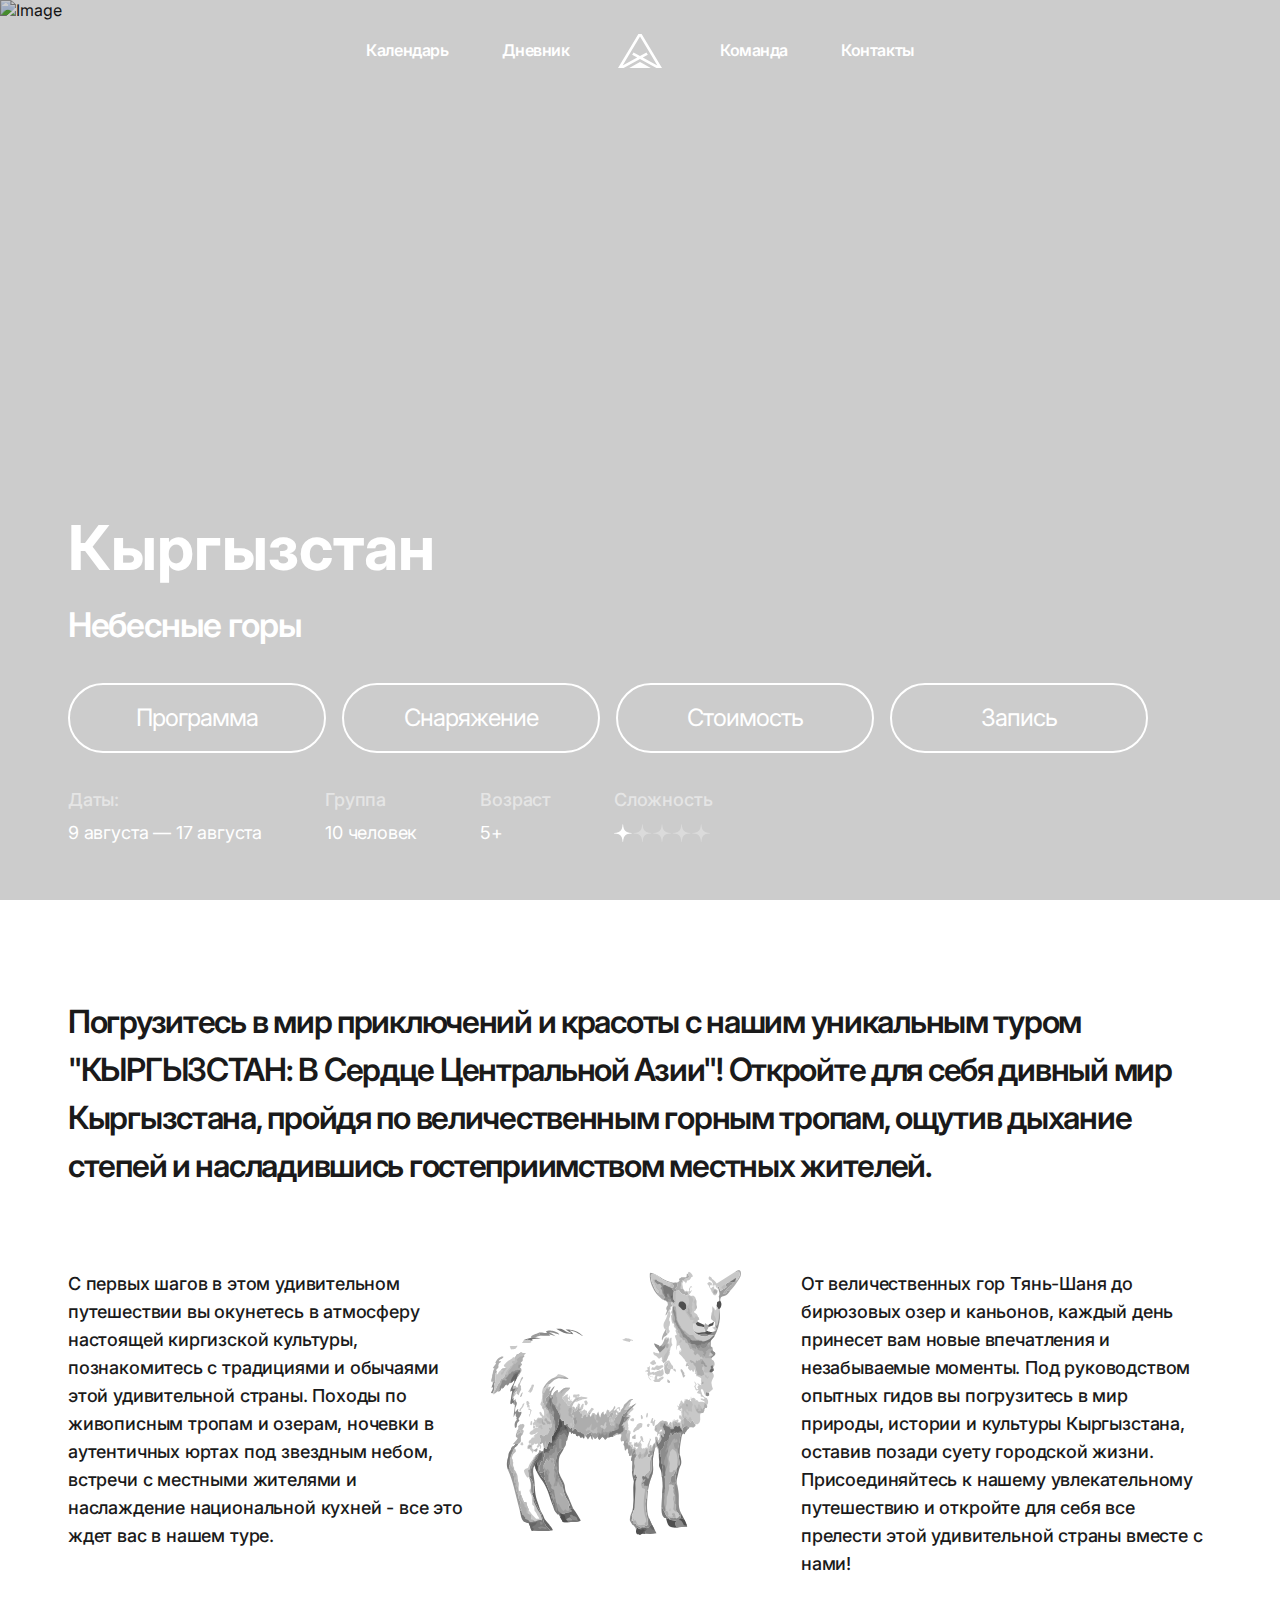
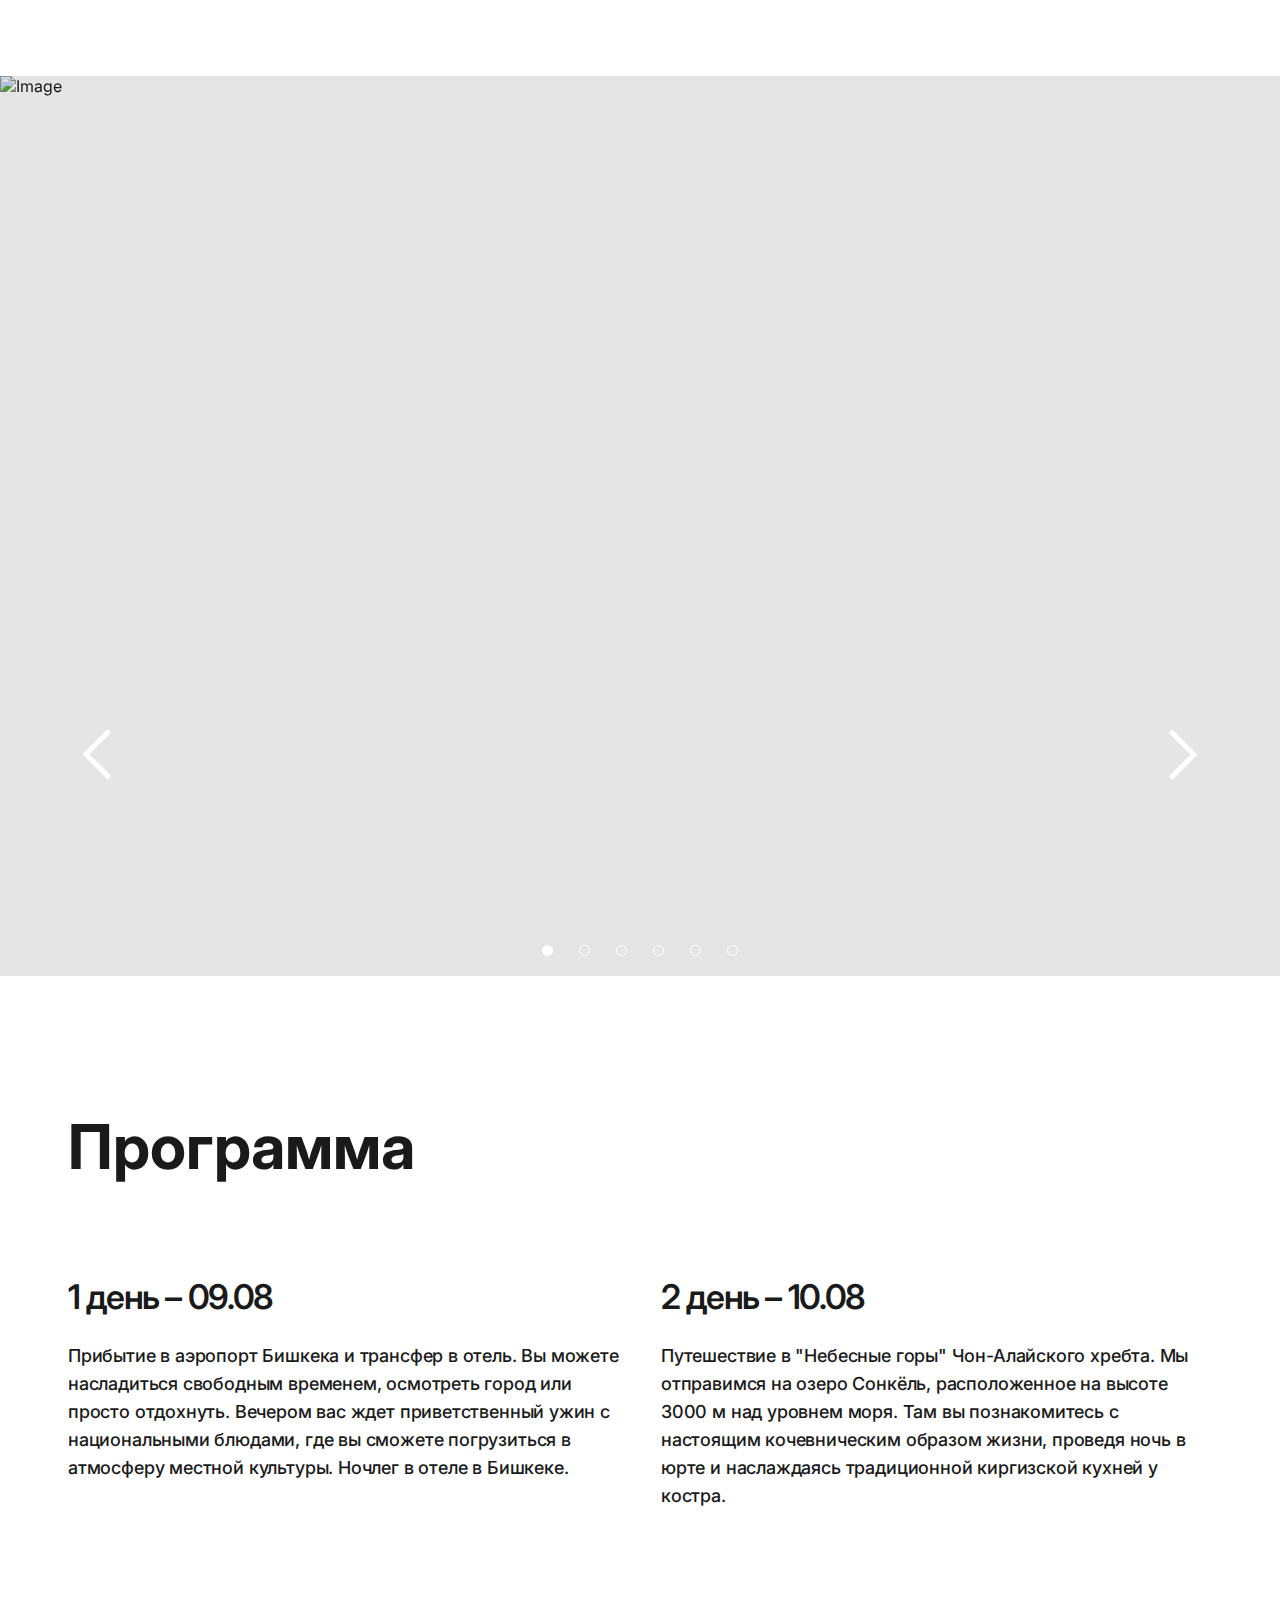
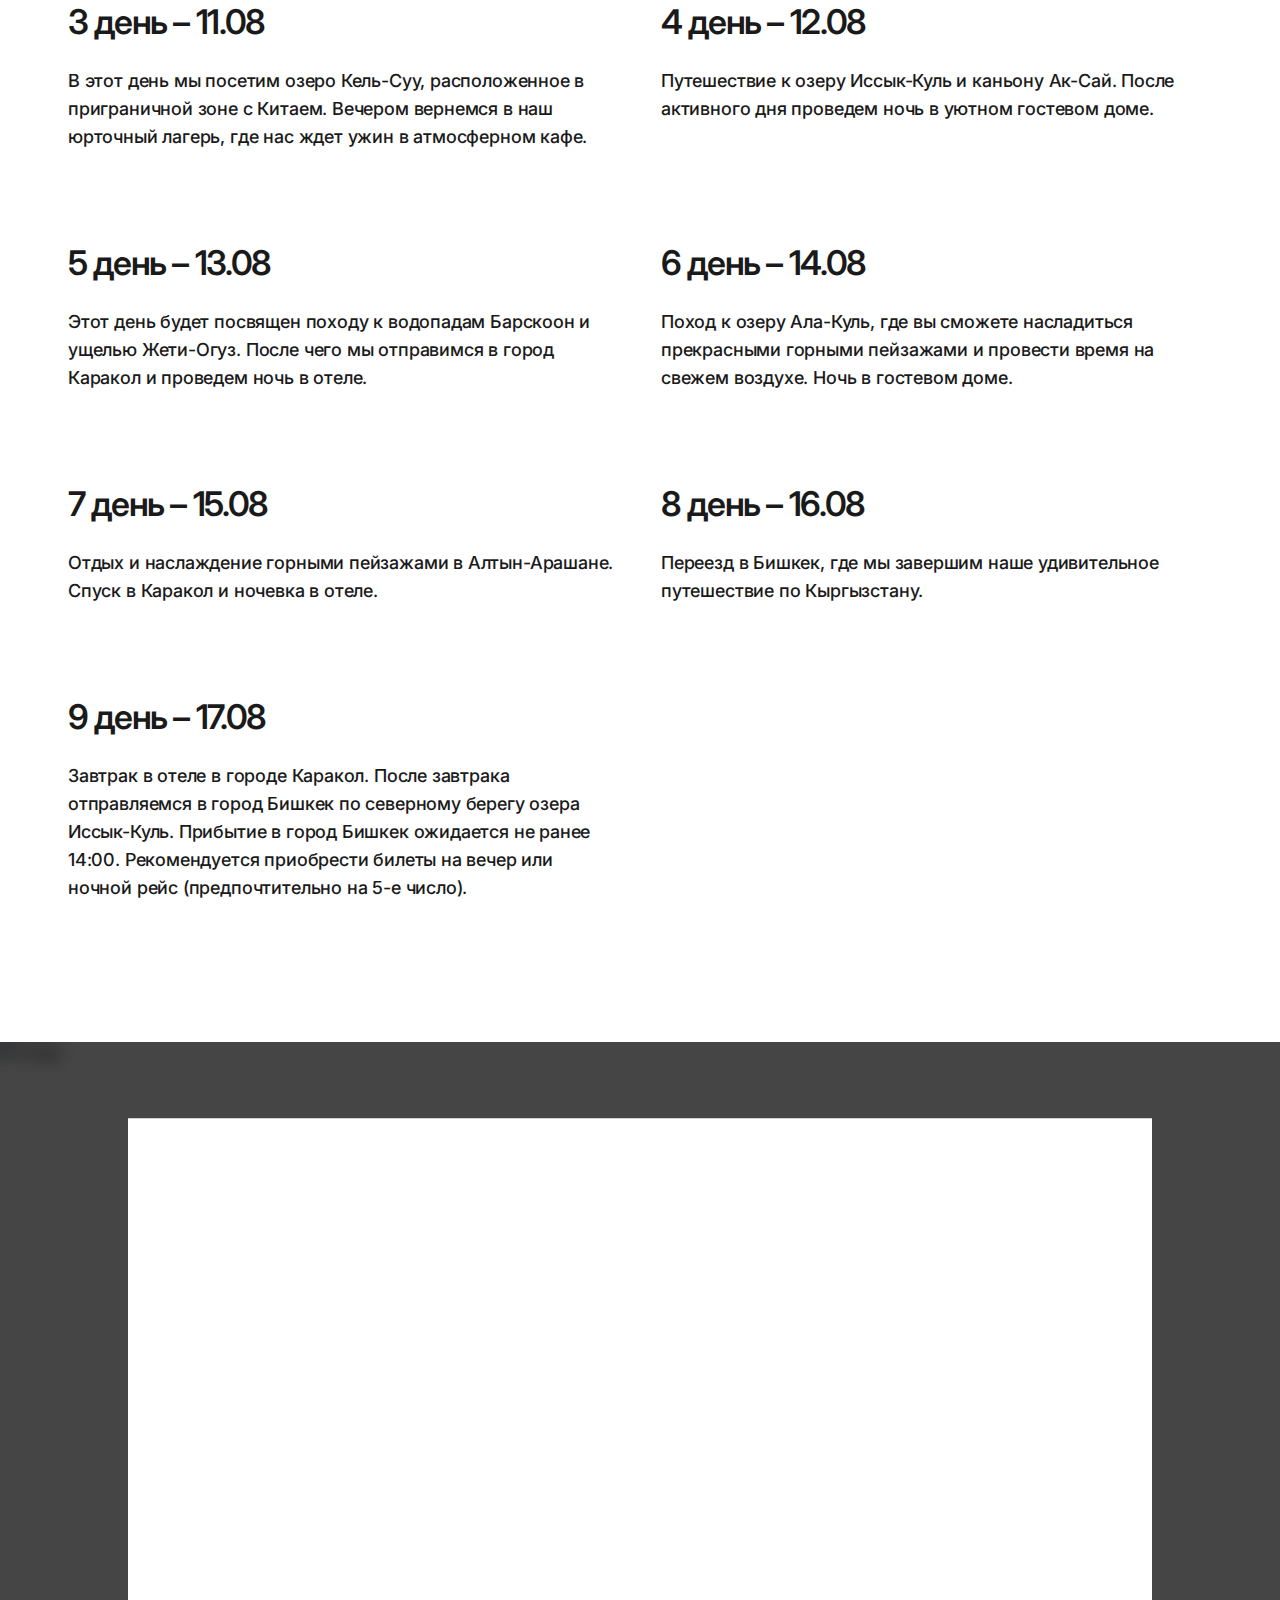
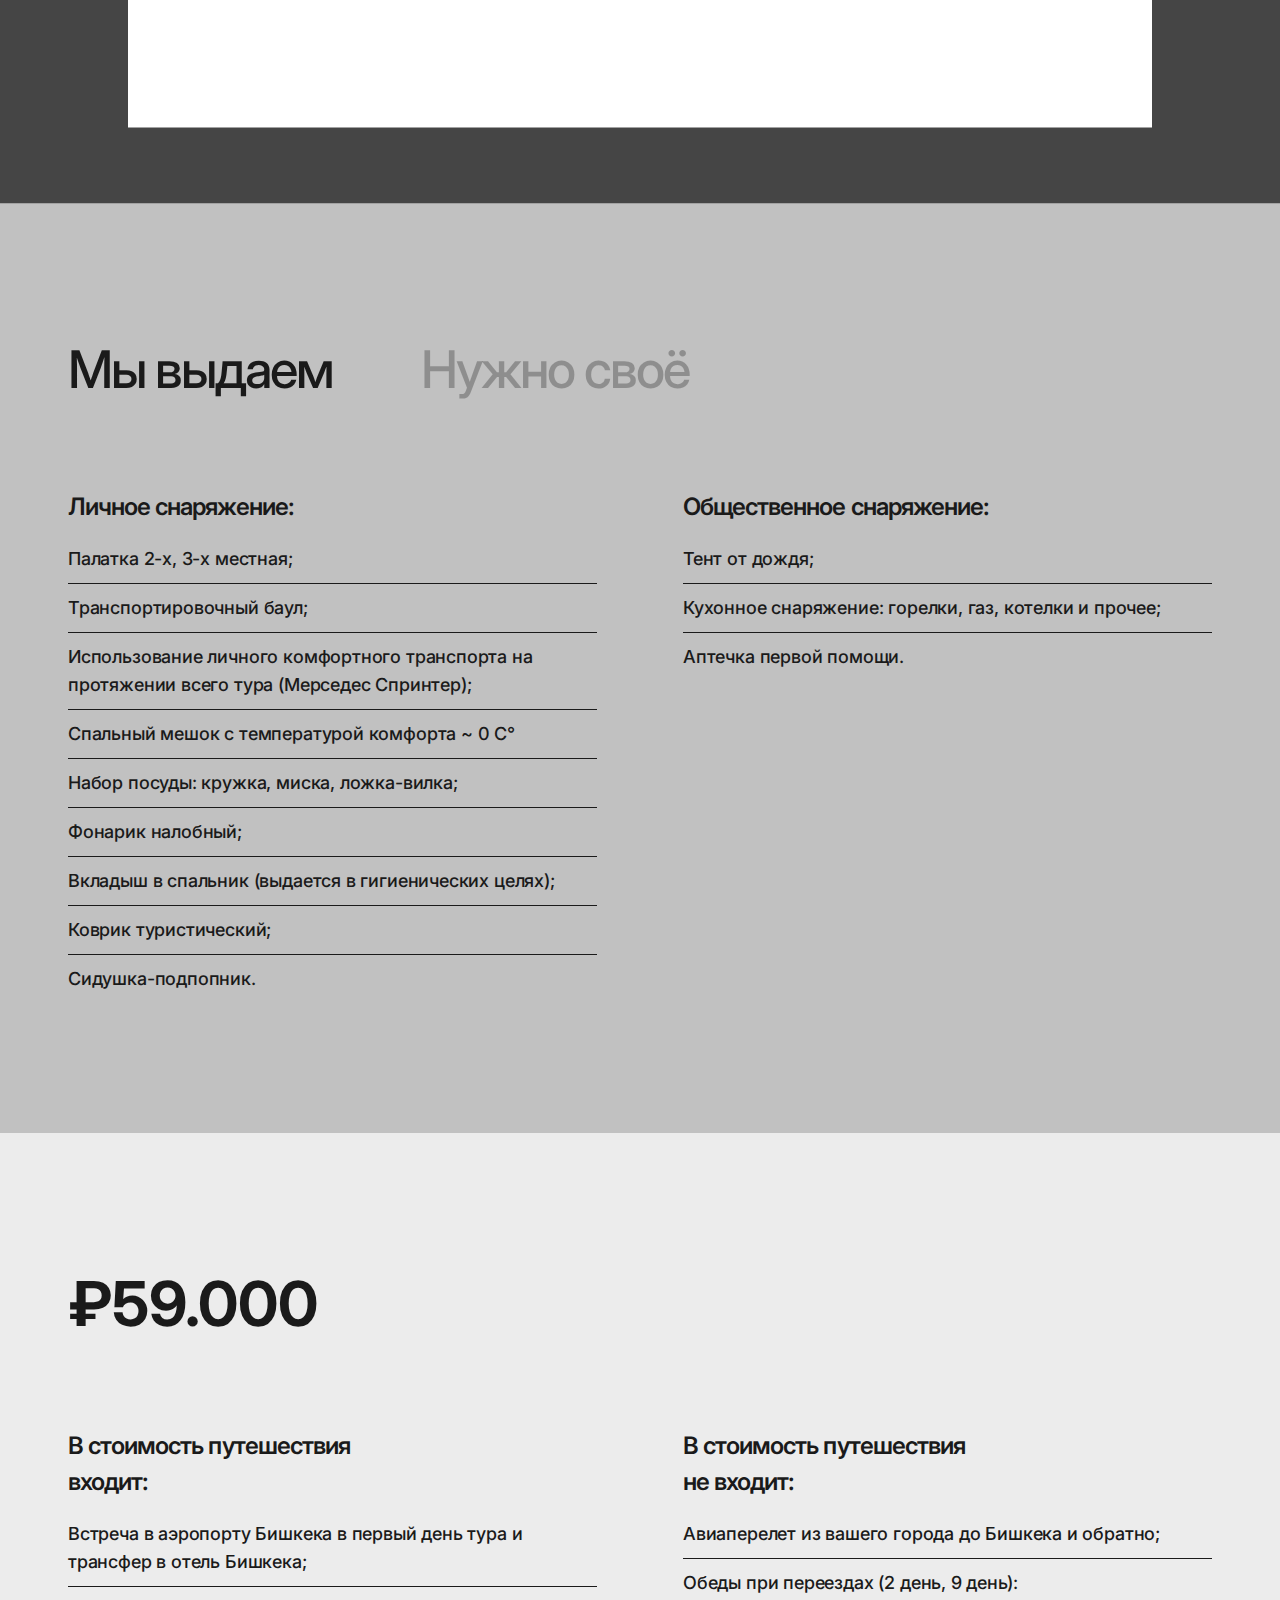
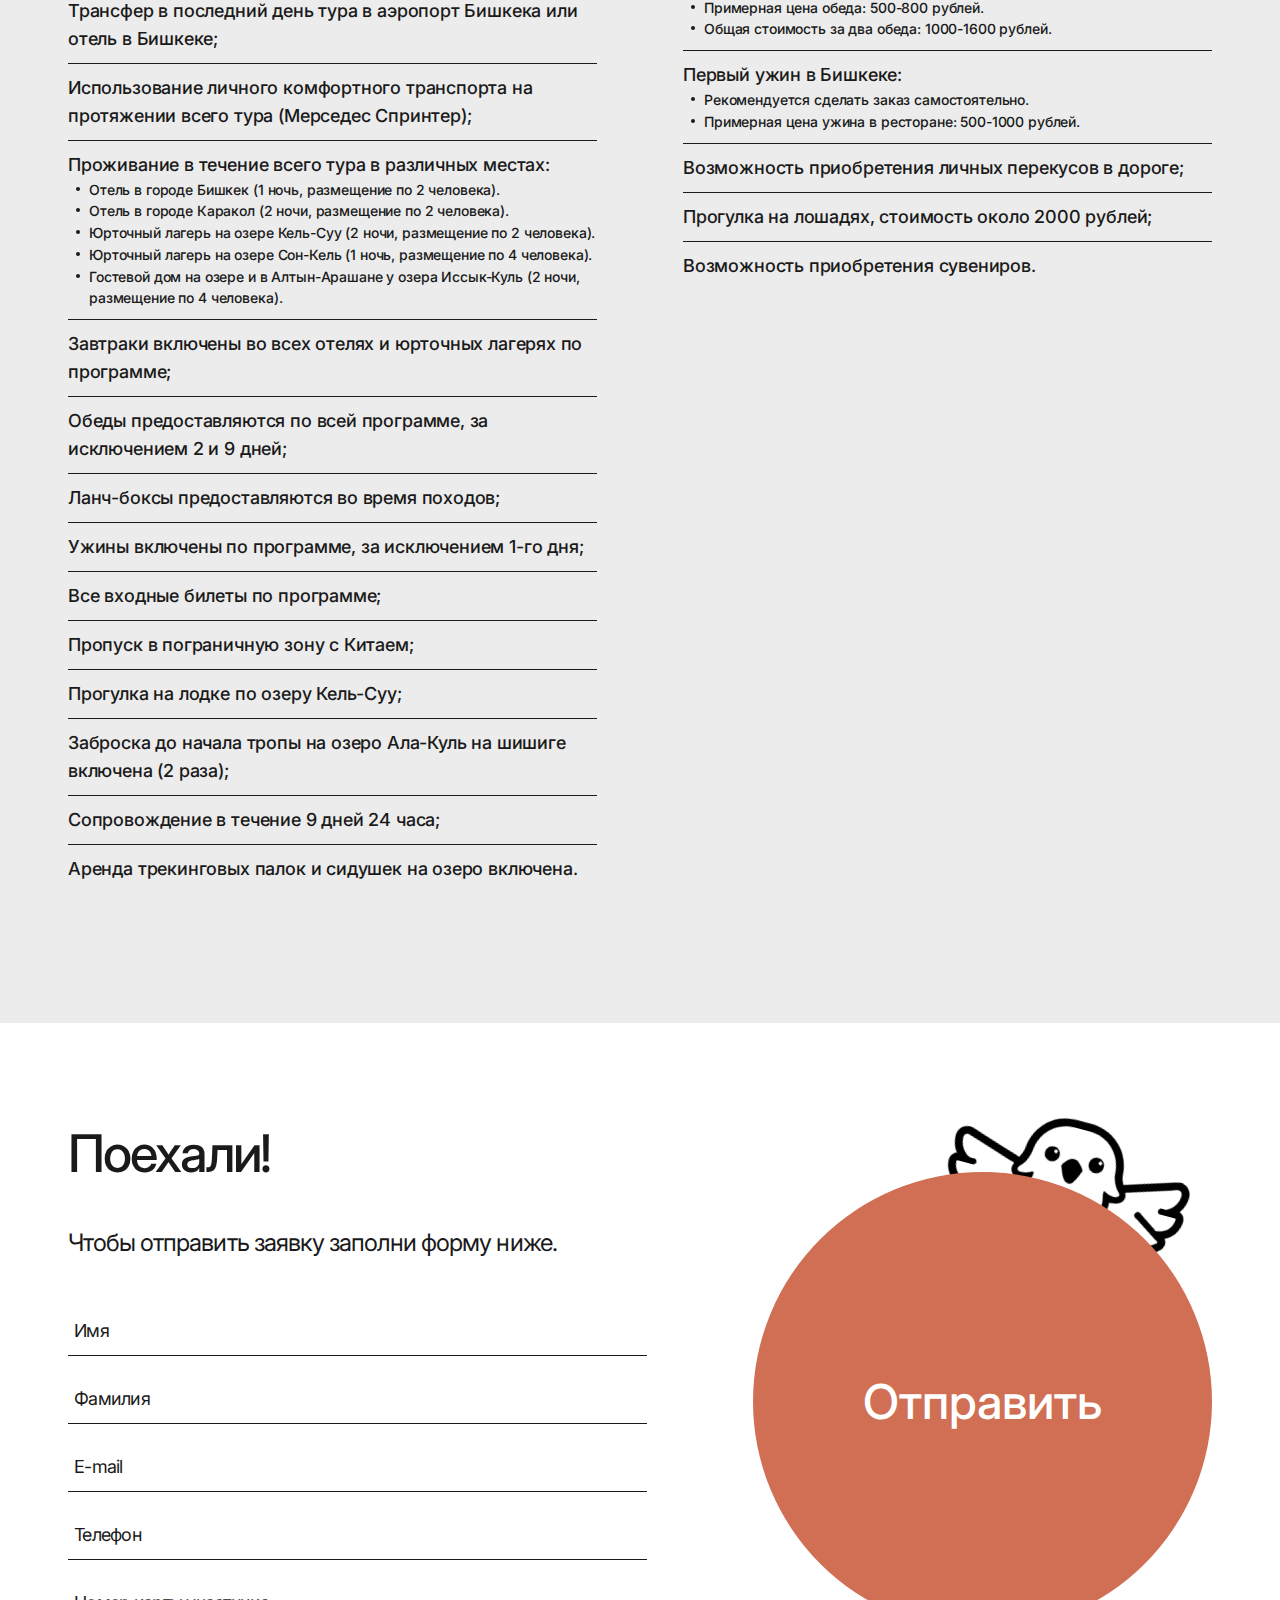
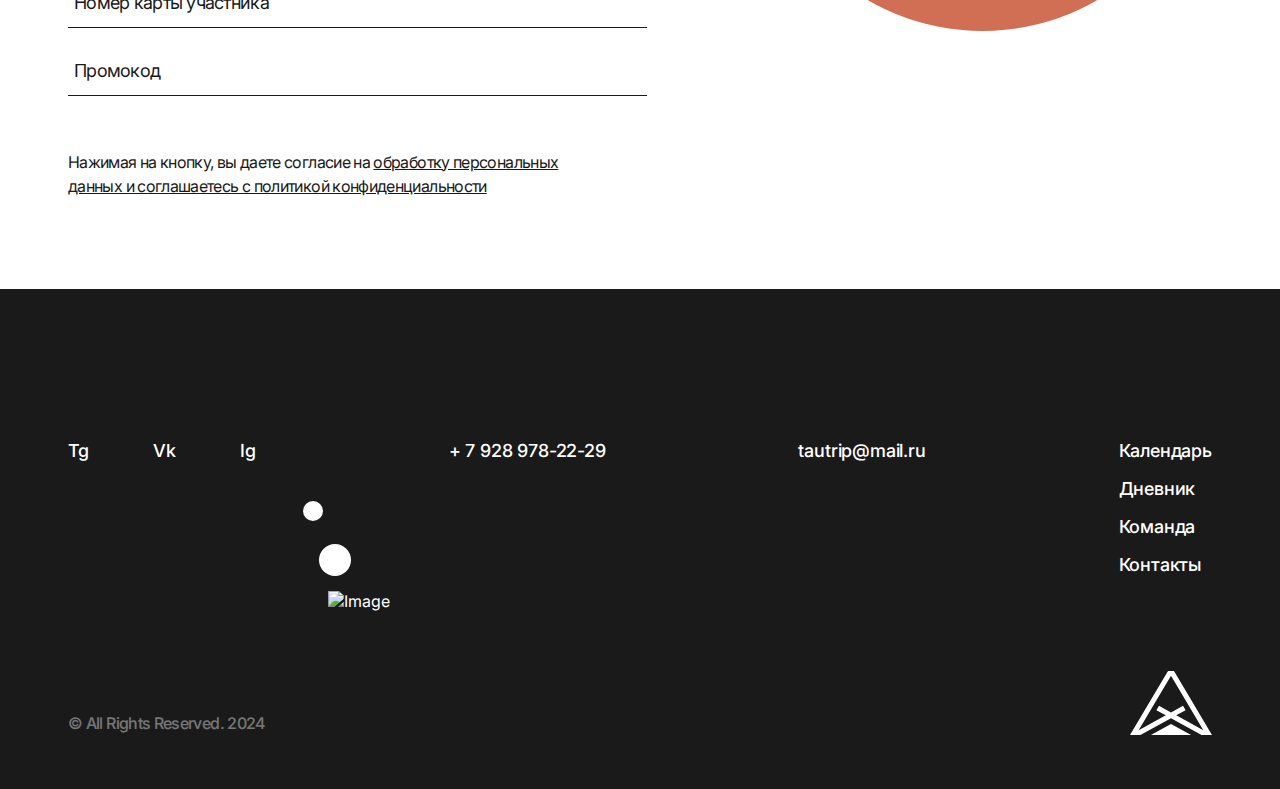
==== commit 3bbd5387: "fix: Improvements" ====
--- a/calendar-inner.html
+++ b/calendar-inner.html
@@ -427,7 +427,7 @@
 			<!-- application -->
 			<section class="application application--white" id="application">
 				<div class="container">
-					<form action="#" class="application__wrapper">
+					<form action="#" class="application__wrapper validation-form">
 						<div class="application__left">
 							<h2 class="application__heading">Поехали!</h2>
 							<p class="application__description">Чтобы отправить заявку заполни форму ниже.</p>
@@ -435,43 +435,43 @@
 								<!-- add 'is--error' for visible error message -->
 								<div class="input-field application__input">
 									<div class="input-field__inner">
-										<input type="text" class="input-field__input" placeholder="Имя">
+										<input type="text" class="input-field__input" placeholder="Имя" data-validation="required">
 										<span class="input-field__error">Введите имя пользователя</span>
 									</div>
 								</div>
 								<!-- add 'is--error' for visible error message -->
 								<div class="input-field application__input">
 									<div class="input-field__inner">
-										<input type="text" class="input-field__input" placeholder="Фамилия">
-										<span class="input-field__error">Введите имя пользователя</span>
+										<input type="text" class="input-field__input" placeholder="Фамилия" data-validation="required">
+										<span class="input-field__error">Введите фамилию</span>
 									</div>
 								</div>
 								<!-- add 'is--error' for visible error message -->
 								<div class="input-field application__input">
 									<div class="input-field__inner">
-										<input type="email" class="input-field__input" placeholder="E-mail">
-										<span class="input-field__error">Введите имя пользователя</span>
+										<input type="email" class="input-field__input" placeholder="E-mail" data-validation="required">
+										<span class="input-field__error">Введите e-mail</span>
 									</div>
 								</div>
 								<!-- add 'is--error' for visible error message -->
 								<div class="input-field application__input">
 									<div class="input-field__inner">
-										<input type="tel" class="input-field__input" placeholder="Телефон">
-										<span class="input-field__error">Введите имя пользователя</span>
+										<input type="tel" class="input-field__input" placeholder="Телефон" data-validation="required">
+										<span class="input-field__error">Введите телефон</span>
 									</div>
 								</div>
 								<!-- add 'is--error' for visible error message -->
 								<div class="input-field application__input">
 									<div class="input-field__inner">
 										<input type="text" class="input-field__input" placeholder="Номер карты участника">
-										<span class="input-field__error">Введите имя пользователя</span>
+										<span class="input-field__error">Введите номер карты</span>
 									</div>
 								</div>
 								<!-- add 'is--error' for visible error message -->
 								<div class="input-field application__input">
 									<div class="input-field__inner">
 										<input type="text" class="input-field__input" placeholder="Промокод">
-										<span class="input-field__error">Введите имя пользователя</span>
+										<span class="input-field__error">Введите промокод</span>
 									</div>
 								</div>
 							</div>
@@ -534,16 +534,6 @@
 							</li>
 							<li class="footer__item">
 								<a href="#" class="footer__link">Контакты</a>
-							</li>
-						</ul>
-					</div>
-					<div class="footer__block">
-						<ul class="footer__list">
-							<li class="footer__item">
-								<a href="#" class="footer__link">FAQ</a>
-							</li>
-							<li class="footer__item">
-								<a href="#" class="footer__link">Вакансии</a>
 							</li>
 						</ul>
 					</div>
--- a/css/app.min.css
+++ b/css/app.min.css
@@ -1163,26 +1163,6 @@
     opacity: 0;
   }
 }
-.menu__letter {
-  position: absolute;
-  bottom: 0;
-  left: 50%;
-  z-index: 1;
-  -webkit-transform: translate(-50%, 0);
-      -ms-transform: translate(-50%, 0);
-          transform: translate(-50%, 0);
-  display: block;
-  width: 390px;
-  height: 33px;
-  -webkit-clip-path: url(#my-clip-path);
-          clip-path: url(#my-clip-path);
-}
-@media screen and (max-width: 429px) {
-  .menu__letter {
-    width: 260px;
-    height: 22px;
-  }
-}
 .menu__decor {
   position: absolute;
   right: 0;
@@ -1379,22 +1359,12 @@
   .footer__block {
     width: 100%;
   }
-  .footer__block:last-child, .footer__block:nth-last-child(2) {
-    width: -webkit-fit-content;
-    width: -moz-fit-content;
-    width: fit-content;
-  }
 }
 @media screen and (min-width: 744px) and (max-width: 1023px) {
   .footer__block:nth-child(n+2) {
     margin-top: 96px;
   }
 }
-@media screen and (min-width: 430px) and (max-width: 1023px) {
-  .footer__block:last-child {
-    margin-left: 51px;
-  }
-}
 @media screen and (min-width: 430px) and (max-width: 743px) {
   .footer__block:nth-child(n+2) {
     margin-top: 93px;
@@ -1403,9 +1373,6 @@
 @media screen and (max-width: 429px) {
   .footer__block:nth-child(n+2) {
     margin-top: 68px;
-  }
-  .footer__block:last-child {
-    margin-left: 38px;
   }
 }
 .footer__item + .footer__item {
@@ -1694,6 +1661,7 @@
   z-index: 1;
   display: block;
   overflow: hidden;
+  max-height: 100dvh;
   width: 100vw;
   height: auto;
 }
@@ -1728,6 +1696,11 @@
   opacity: 0;
   visibility: hidden;
   pointer-events: none;
+}
+@media screen and (hover: hover) {
+  .content-video:hover .content-video__play {
+    color: #FFFFFF;
+  }
 }
 .content-video__play {
   position: absolute;
@@ -1740,7 +1713,7 @@
   min-width: 94px;
   width: 94px;
   height: 94px;
-  color: #FFFFFF;
+  color: transparent;
 }
 @media screen and (min-width: 744px) and (max-width: 1023px) {
   .content-video__play {
@@ -1794,6 +1767,10 @@
   height: 100%;
   -o-object-fit: cover;
      object-fit: cover;
+}
+
+.content-inner {
+  padding-bottom: 60px;
 }
 
 .section-first {
@@ -2491,175 +2468,6 @@
   }
 }
 
-@-webkit-keyframes moveClouds1 {
-  0% {
-    -webkit-transform: translateX(-284px);
-            transform: translateX(-284px);
-  }
-  50% {
-    -webkit-transform: translateX(calc(100vw - 284px));
-            transform: translateX(calc(100vw - 284px));
-  }
-  100% {
-    -webkit-transform: translateX(-284px);
-            transform: translateX(-284px);
-  }
-}
-
-@keyframes moveClouds1 {
-  0% {
-    -webkit-transform: translateX(-284px);
-            transform: translateX(-284px);
-  }
-  50% {
-    -webkit-transform: translateX(calc(100vw - 284px));
-            transform: translateX(calc(100vw - 284px));
-  }
-  100% {
-    -webkit-transform: translateX(-284px);
-            transform: translateX(-284px);
-  }
-}
-@-webkit-keyframes moveClouds2 {
-  0% {
-    -webkit-transform: translateX(-284px);
-            transform: translateX(-284px);
-  }
-  50% {
-    -webkit-transform: translateX(calc(100vw - 284px));
-            transform: translateX(calc(100vw - 284px));
-  }
-  100% {
-    -webkit-transform: translateX(-284px);
-            transform: translateX(-284px);
-  }
-}
-@keyframes moveClouds2 {
-  0% {
-    -webkit-transform: translateX(-284px);
-            transform: translateX(-284px);
-  }
-  50% {
-    -webkit-transform: translateX(calc(100vw - 284px));
-            transform: translateX(calc(100vw - 284px));
-  }
-  100% {
-    -webkit-transform: translateX(-284px);
-            transform: translateX(-284px);
-  }
-}
-@-webkit-keyframes moveClouds3 {
-  0% {
-    -webkit-transform: translateX(-304px);
-            transform: translateX(-304px);
-  }
-  50% {
-    -webkit-transform: translateX(calc(100vw - 304px));
-            transform: translateX(calc(100vw - 304px));
-  }
-  100% {
-    -webkit-transform: translateX(-304px);
-            transform: translateX(-304px);
-  }
-}
-@keyframes moveClouds3 {
-  0% {
-    -webkit-transform: translateX(-304px);
-            transform: translateX(-304px);
-  }
-  50% {
-    -webkit-transform: translateX(calc(100vw - 304px));
-            transform: translateX(calc(100vw - 304px));
-  }
-  100% {
-    -webkit-transform: translateX(-304px);
-            transform: translateX(-304px);
-  }
-}
-@-webkit-keyframes moveClouds4 {
-  0% {
-    -webkit-transform: translateX(-546px);
-            transform: translateX(-546px);
-  }
-  50% {
-    -webkit-transform: translateX(calc(100vw - 546px));
-            transform: translateX(calc(100vw - 546px));
-  }
-  100% {
-    -webkit-transform: translateX(-546px);
-            transform: translateX(-546px);
-  }
-}
-@keyframes moveClouds4 {
-  0% {
-    -webkit-transform: translateX(-546px);
-            transform: translateX(-546px);
-  }
-  50% {
-    -webkit-transform: translateX(calc(100vw - 546px));
-            transform: translateX(calc(100vw - 546px));
-  }
-  100% {
-    -webkit-transform: translateX(-546px);
-            transform: translateX(-546px);
-  }
-}
-@-webkit-keyframes moveClouds5 {
-  0% {
-    -webkit-transform: translateX(-114px);
-            transform: translateX(-114px);
-  }
-  50% {
-    -webkit-transform: translateX(calc(100vw - 114px));
-            transform: translateX(calc(100vw - 114px));
-  }
-  100% {
-    -webkit-transform: translateX(-114px);
-            transform: translateX(-114px);
-  }
-}
-@keyframes moveClouds5 {
-  0% {
-    -webkit-transform: translateX(-114px);
-            transform: translateX(-114px);
-  }
-  50% {
-    -webkit-transform: translateX(calc(100vw - 114px));
-            transform: translateX(calc(100vw - 114px));
-  }
-  100% {
-    -webkit-transform: translateX(-114px);
-            transform: translateX(-114px);
-  }
-}
-@-webkit-keyframes moveClouds6 {
-  0% {
-    -webkit-transform: translateX(-136px);
-            transform: translateX(-136px);
-  }
-  50% {
-    -webkit-transform: translateX(calc(100vw - 136px));
-            transform: translateX(calc(100vw - 136px));
-  }
-  100% {
-    -webkit-transform: translateX(-136px);
-            transform: translateX(-136px);
-  }
-}
-@keyframes moveClouds6 {
-  0% {
-    -webkit-transform: translateX(-136px);
-            transform: translateX(-136px);
-  }
-  50% {
-    -webkit-transform: translateX(calc(100vw - 136px));
-            transform: translateX(calc(100vw - 136px));
-  }
-  100% {
-    -webkit-transform: translateX(-136px);
-            transform: translateX(-136px);
-  }
-}
 .what-is {
   position: relative;
   z-index: 1;
@@ -3264,6 +3072,9 @@
       -ms-flex-pack: justify;
           justify-content: space-between;
 }
+.application__wrapper.is--hidden {
+  display: none;
+}
 @media screen and (max-width: 1023px) {
   .application__wrapper {
     -webkit-box-orient: vertical;
@@ -3339,13 +3150,14 @@
   width: fit-content;
   font-size: 24px;
   font-weight: normal;
-  line-height: 1.4;
+  line-height: 1.3958333333;
   letter-spacing: -0.04em;
 }
 @media screen and (max-width: 429px) {
   .application__description {
     margin-top: 25px;
     font-size: 18px;
+    line-height: 1.3888888889;
   }
   .application__description br {
     display: none;
@@ -3515,6 +3327,96 @@
     min-width: 236px;
     width: 236px;
     font-size: 24px;
+  }
+}
+.application__success {
+  display: none;
+}
+.application__success.is--active {
+  display: block;
+}
+
+.application-success__wrapper {
+  display: -webkit-box;
+  display: -ms-flexbox;
+  display: flex;
+  -webkit-box-align: center;
+      -ms-flex-align: center;
+          align-items: center;
+  -webkit-box-pack: justify;
+      -ms-flex-pack: justify;
+          justify-content: space-between;
+  min-height: 503px;
+}
+@media screen and (min-width: 1024px) and (max-width: 1199px) {
+  .application-success__wrapper {
+    min-height: 535px;
+  }
+}
+@media screen and (max-width: 1023px) {
+  .application-success__wrapper {
+    -webkit-box-orient: vertical;
+    -webkit-box-direction: normal;
+        -ms-flex-direction: column;
+            flex-direction: column;
+    -webkit-box-align: start;
+        -ms-flex-align: start;
+            align-items: flex-start;
+    -webkit-box-pack: start;
+        -ms-flex-pack: start;
+            justify-content: flex-start;
+    padding-bottom: 60px;
+    min-height: auto;
+  }
+}
+.application-success__title {
+  display: block;
+  margin-right: 40px;
+  max-width: 759px;
+  width: -webkit-fit-content;
+  width: -moz-fit-content;
+  width: fit-content;
+  font-size: 62px;
+  font-weight: bold;
+}
+@media screen and (max-width: 1023px) {
+  .application-success__title {
+    margin-right: 0;
+    margin-bottom: 40px;
+  }
+}
+@media screen and (min-width: 744px) and (max-width: 1023px) {
+  .application-success__title {
+    font-size: 54px;
+  }
+}
+@media screen and (max-width: 743px) {
+  .application-success__title {
+    font-size: 40px;
+  }
+}
+.application-success__img {
+  display: block;
+  overflow: hidden;
+  min-width: 267px;
+  width: 267px;
+  height: 185px;
+  -webkit-transform: rotate(150deg);
+      -ms-transform: rotate(150deg);
+          transform: rotate(150deg);
+}
+.application-success__img img {
+  display: block;
+  width: 100%;
+  height: 100%;
+  -o-object-fit: contain;
+     object-fit: contain;
+}
+@media screen and (max-width: 743px) {
+  .application-success__img {
+    min-width: 174px;
+    width: 174px;
+    height: 121px;
   }
 }
 
@@ -4196,8 +4098,7 @@
   z-index: 1;
   display: block;
   overflow: hidden;
-  margin: 0 calc(50% - 50vw);
-  width: 100vw;
+  width: 100%;
 }
 .diary-inner__img::before {
   content: "";
@@ -4220,11 +4121,13 @@
 @media screen and (min-width: 430px) and (max-width: 743px) {
   .diary-inner__img {
     margin: 0 -20px;
+    width: calc(100% + 40px);
   }
 }
 @media screen and (max-width: 429px) {
   .diary-inner__img {
     margin: 0 -16px;
+    width: calc(100% + 32px);
   }
 }
 .diary-inner__content {
@@ -5414,6 +5317,39 @@
   height: 51px;
   color: #FFFFFF;
 }
+.reviews__slider-wrapper {
+  overflow-x: clip;
+  margin-right: calc(50% - 50vw);
+  margin-left: calc(50% - 50vw);
+}
+@media screen and (min-width: 430px) and (max-width: 743px) {
+  .reviews__slider-wrapper {
+    margin-right: -20px;
+    margin-left: -20px;
+  }
+}
+@media screen and (max-width: 429px) {
+  .reviews__slider-wrapper {
+    margin-right: -16px;
+    margin-left: -16px;
+  }
+}
+.reviews__slide {
+  margin: 0 auto;
+  padding: 0 34px;
+  max-width: 1212px;
+  width: 100%;
+}
+@media screen and (min-width: 430px) and (max-width: 743px) {
+  .reviews__slide {
+    padding: 0 20px;
+  }
+}
+@media screen and (max-width: 429px) {
+  .reviews__slide {
+    padding: 0 20px;
+  }
+}
 @media screen and (max-width: 429px) {
   .reviews__item:nth-child(n+2) {
     display: none;
@@ -6402,7 +6338,6 @@
 @media screen and (max-width: 429px) {
   .calendar-inner__wrap {
     padding: 60px 0 30px;
-    min-height: 568px;
   }
 }
 .calendar-inner__heading {
@@ -6555,6 +6490,15 @@
     margin-bottom: -11px;
   }
 }
+.calendar-inner__info-item {
+  display: -webkit-box;
+  display: -ms-flexbox;
+  display: flex;
+  -webkit-box-orient: vertical;
+  -webkit-box-direction: normal;
+      -ms-flex-direction: column;
+          flex-direction: column;
+}
 @media screen and (min-width: 430px) and (max-width: 743px) {
   .calendar-inner__info-item {
     margin-right: 73px;
@@ -6574,6 +6518,7 @@
 }
 .calendar-inner__label {
   display: block;
+  margin-bottom: 5px;
   width: -webkit-fit-content;
   width: -moz-fit-content;
   width: fit-content;
@@ -6583,9 +6528,6 @@
   letter-spacing: -0.01em;
   opacity: 0.5;
 }
-.calendar-inner__label + .calendar-inner__value, .calendar-inner__value + .calendar-inner__label {
-  margin-top: 5px;
-}
 .calendar-inner__value {
   display: block;
   width: -webkit-fit-content;
@@ -6596,14 +6538,15 @@
   line-height: 1.5;
   letter-spacing: -0.01em;
 }
-.calendar-inner__raing {
+.calendar-inner__rating {
   display: block;
   overflow: hidden;
+  margin-top: 4.5px;
   min-width: 96px;
   width: 96px;
   height: 18px;
 }
-.calendar-inner__raing img {
+.calendar-inner__rating img {
   display: block;
   width: 100%;
   height: 100%;
@@ -7213,4 +7156,172 @@
     -webkit-transform: translateX(var(--start-x));
             transform: translateX(var(--start-x));
   }
+}
+@-webkit-keyframes moveClouds1 {
+  0% {
+    -webkit-transform: translateX(-284px);
+            transform: translateX(-284px);
+  }
+  50% {
+    -webkit-transform: translateX(calc(100vw - 284px));
+            transform: translateX(calc(100vw - 284px));
+  }
+  100% {
+    -webkit-transform: translateX(-284px);
+            transform: translateX(-284px);
+  }
+}
+@keyframes moveClouds1 {
+  0% {
+    -webkit-transform: translateX(-284px);
+            transform: translateX(-284px);
+  }
+  50% {
+    -webkit-transform: translateX(calc(100vw - 284px));
+            transform: translateX(calc(100vw - 284px));
+  }
+  100% {
+    -webkit-transform: translateX(-284px);
+            transform: translateX(-284px);
+  }
+}
+@-webkit-keyframes moveClouds2 {
+  0% {
+    -webkit-transform: translateX(-284px);
+            transform: translateX(-284px);
+  }
+  50% {
+    -webkit-transform: translateX(calc(100vw - 284px));
+            transform: translateX(calc(100vw - 284px));
+  }
+  100% {
+    -webkit-transform: translateX(-284px);
+            transform: translateX(-284px);
+  }
+}
+@keyframes moveClouds2 {
+  0% {
+    -webkit-transform: translateX(-284px);
+            transform: translateX(-284px);
+  }
+  50% {
+    -webkit-transform: translateX(calc(100vw - 284px));
+            transform: translateX(calc(100vw - 284px));
+  }
+  100% {
+    -webkit-transform: translateX(-284px);
+            transform: translateX(-284px);
+  }
+}
+@-webkit-keyframes moveClouds3 {
+  0% {
+    -webkit-transform: translateX(-304px);
+            transform: translateX(-304px);
+  }
+  50% {
+    -webkit-transform: translateX(calc(100vw - 304px));
+            transform: translateX(calc(100vw - 304px));
+  }
+  100% {
+    -webkit-transform: translateX(-304px);
+            transform: translateX(-304px);
+  }
+}
+@keyframes moveClouds3 {
+  0% {
+    -webkit-transform: translateX(-304px);
+            transform: translateX(-304px);
+  }
+  50% {
+    -webkit-transform: translateX(calc(100vw - 304px));
+            transform: translateX(calc(100vw - 304px));
+  }
+  100% {
+    -webkit-transform: translateX(-304px);
+            transform: translateX(-304px);
+  }
+}
+@-webkit-keyframes moveClouds4 {
+  0% {
+    -webkit-transform: translateX(-546px);
+            transform: translateX(-546px);
+  }
+  50% {
+    -webkit-transform: translateX(calc(100vw - 546px));
+            transform: translateX(calc(100vw - 546px));
+  }
+  100% {
+    -webkit-transform: translateX(-546px);
+            transform: translateX(-546px);
+  }
+}
+@keyframes moveClouds4 {
+  0% {
+    -webkit-transform: translateX(-546px);
+            transform: translateX(-546px);
+  }
+  50% {
+    -webkit-transform: translateX(calc(100vw - 546px));
+            transform: translateX(calc(100vw - 546px));
+  }
+  100% {
+    -webkit-transform: translateX(-546px);
+            transform: translateX(-546px);
+  }
+}
+@-webkit-keyframes moveClouds5 {
+  0% {
+    -webkit-transform: translateX(-114px);
+            transform: translateX(-114px);
+  }
+  50% {
+    -webkit-transform: translateX(calc(100vw - 114px));
+            transform: translateX(calc(100vw - 114px));
+  }
+  100% {
+    -webkit-transform: translateX(-114px);
+            transform: translateX(-114px);
+  }
+}
+@keyframes moveClouds5 {
+  0% {
+    -webkit-transform: translateX(-114px);
+            transform: translateX(-114px);
+  }
+  50% {
+    -webkit-transform: translateX(calc(100vw - 114px));
+            transform: translateX(calc(100vw - 114px));
+  }
+  100% {
+    -webkit-transform: translateX(-114px);
+            transform: translateX(-114px);
+  }
+}
+@-webkit-keyframes moveClouds6 {
+  0% {
+    -webkit-transform: translateX(-136px);
+            transform: translateX(-136px);
+  }
+  50% {
+    -webkit-transform: translateX(calc(100vw - 136px));
+            transform: translateX(calc(100vw - 136px));
+  }
+  100% {
+    -webkit-transform: translateX(-136px);
+            transform: translateX(-136px);
+  }
+}
+@keyframes moveClouds6 {
+  0% {
+    -webkit-transform: translateX(-136px);
+            transform: translateX(-136px);
+  }
+  50% {
+    -webkit-transform: translateX(calc(100vw - 136px));
+            transform: translateX(calc(100vw - 136px));
+  }
+  100% {
+    -webkit-transform: translateX(-136px);
+            transform: translateX(-136px);
+  }
 }